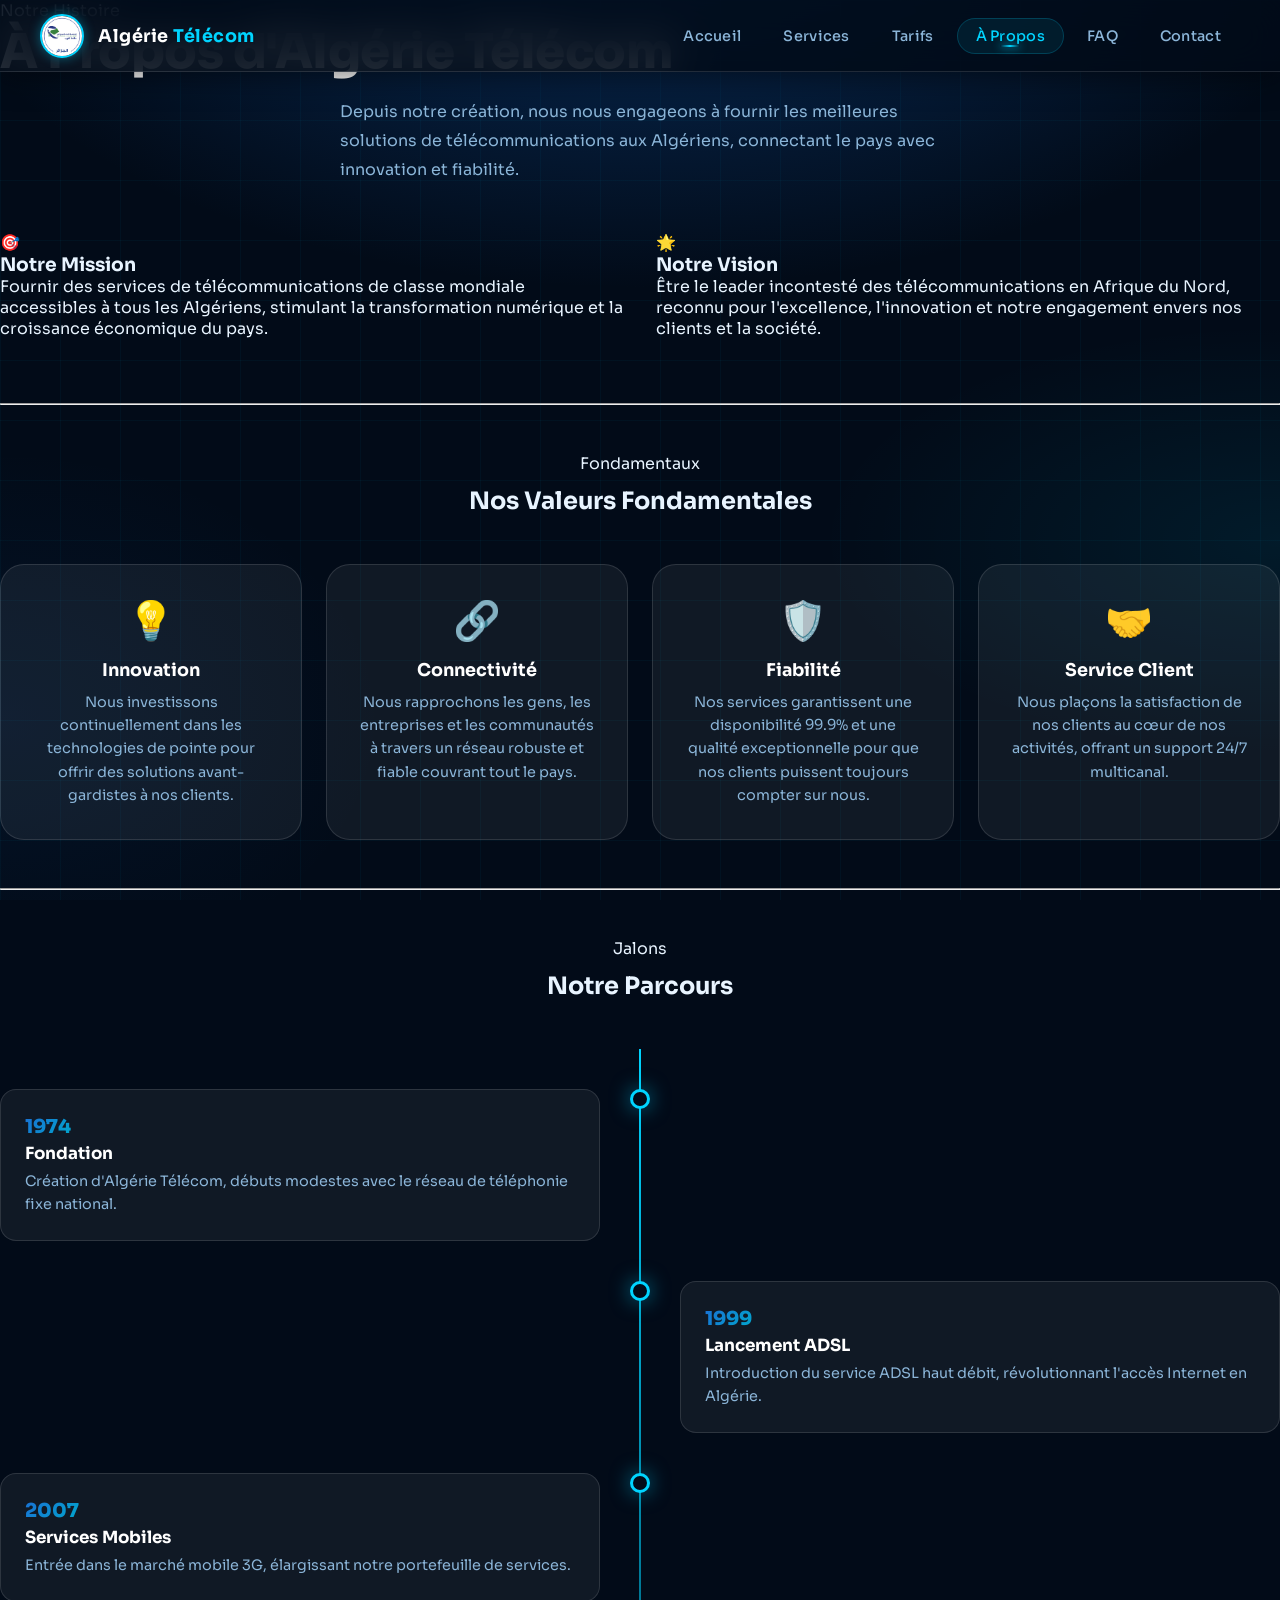
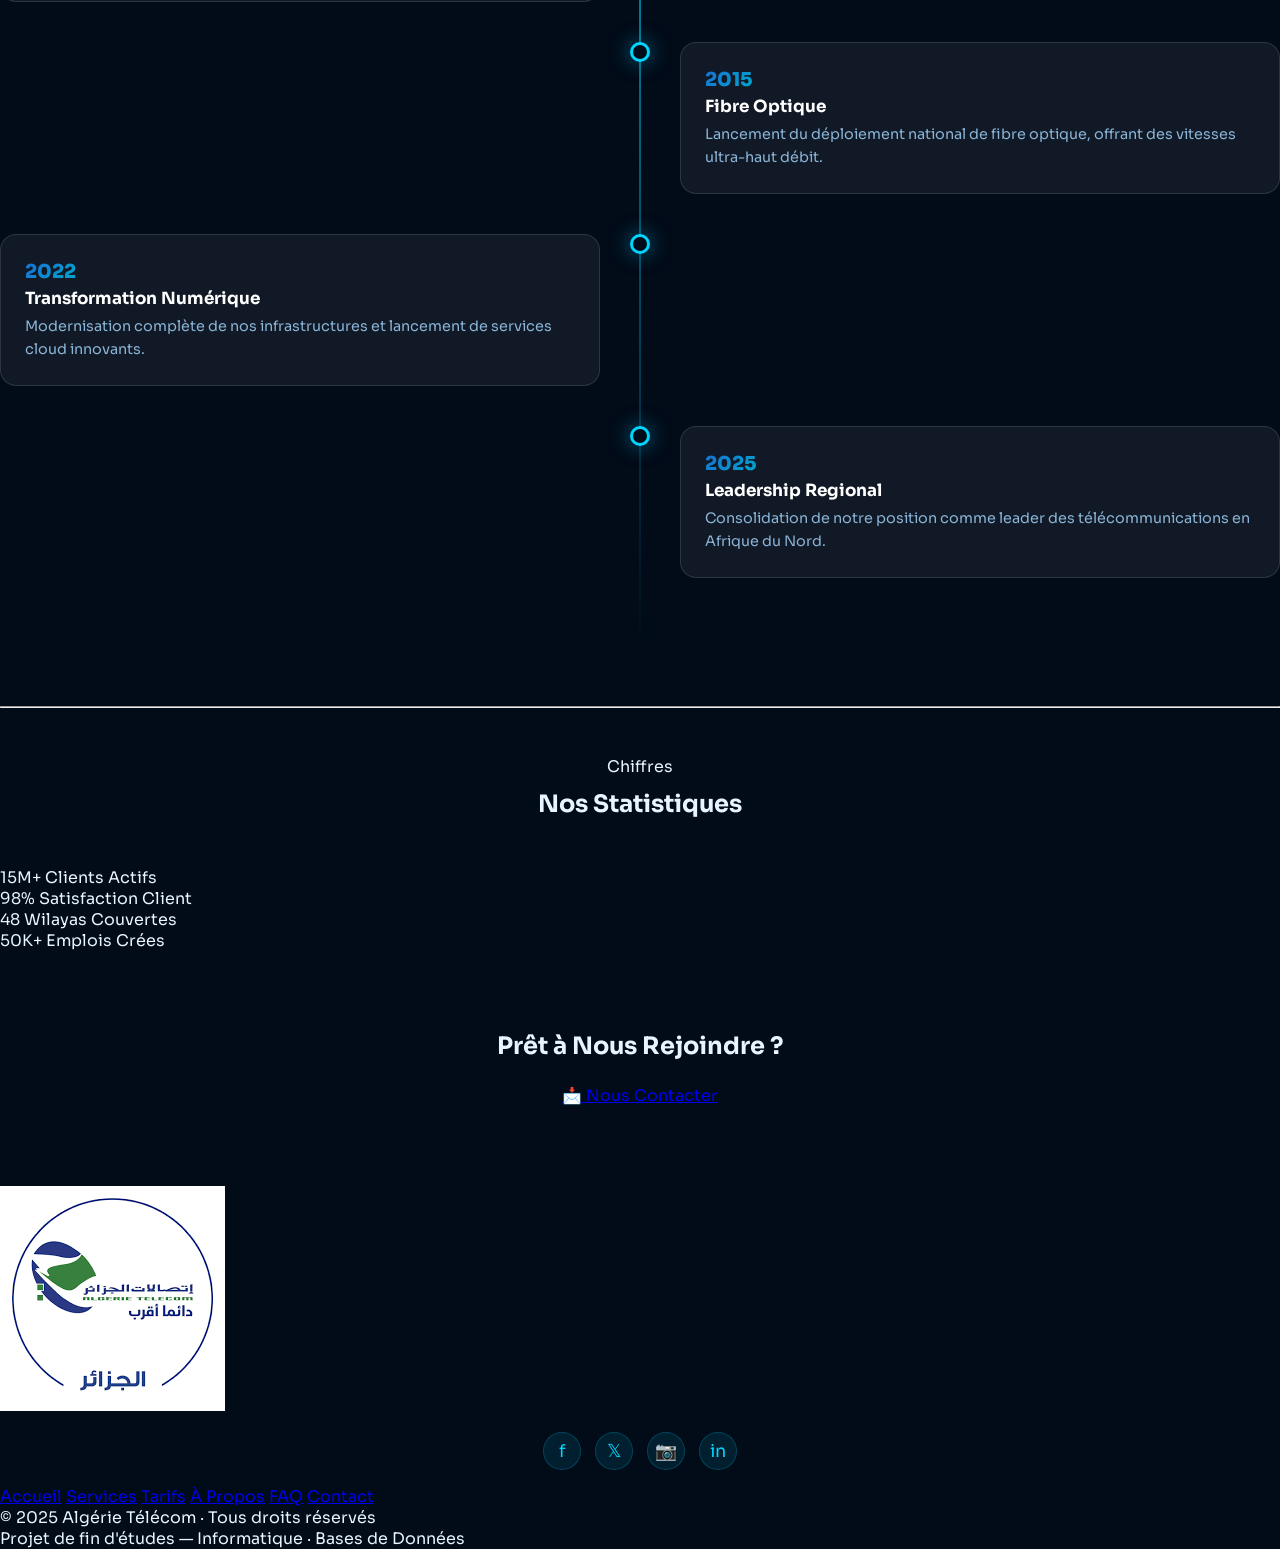
==== about.html @ 8e505f3e "Add files via upload" ====
<!DOCTYPE html>
<html lang="fr">
<head>
  <meta charset="UTF-8">
  <meta name="viewport" content="width=device-width, initial-scale=1.0">
  <meta name="description" content="À propos d'Algérie Télécom — Découvrez notre histoire, notre mission, nos valeurs et notre engagement envers la connectivité en Algérie.">
  <title>À Propos — Algérie Télécom</title>
  <link rel="stylesheet" href="style.css">
</head>
<body>

  <!-- ── Navigation ── -->
  <nav class="navbar">
    <a href="index.html" class="nav-brand">
      <img src="AlgerieTelecom.png" alt="Logo" class="nav-logo">
      <span class="nav-title">Algérie <span>Télécom</span></span>
    </a>
    <ul class="nav-links">
      <li><a href="index.html">Accueil</a></li>
      <li><a href="service.html">Services</a></li>
      <li><a href="tarifs.html">Tarifs</a></li>
      <li><a href="about.html" class="active">À Propos</a></li>
      <li><a href="faq.html">FAQ</a></li>
      <li><a href="contact.html">Contact</a></li>
    </ul>
    <button class="hamburger">
      <span></span>
      <span></span>
      <span></span>
    </button>
  </nav>

  <div class="page-wrapper">

    <!-- ── Hero ── -->
    <div class="services-hero">
      <div class="section-label" style="justify-content:center;">Notre Histoire</div>
      <h2 style="font-size:clamp(2rem,4vw,3rem);font-weight:800;color:#fff;letter-spacing:-0.5px;margin-bottom:16px;">À Propos d'Algérie Télécom</h2>
      <p style="color:var(--text-secondary);max-width:600px;margin:0 auto 48px;line-height:1.8;">
        Depuis notre création, nous nous engageons à fournir les meilleures solutions de télécommunications aux Algériens, connectant le pays avec innovation et fiabilité.
      </p>
    </div>

    <section class="section">

      <!-- ── Mission & Vision ── -->
      <div style="display:grid;grid-template-columns:1fr 1fr;gap:32px;margin-bottom:64px;">
        <div class="card">
          <div class="card-icon">🎯</div>
          <h3>Notre Mission</h3>
          <p>Fournir des services de télécommunications de classe mondiale accessibles à tous les Algériens, stimulant la transformation numérique et la croissance économique du pays.</p>
        </div>
        <div class="card">
          <div class="card-icon">🌟</div>
          <h3>Notre Vision</h3>
          <p>Être le leader incontesté des télécommunications en Afrique du Nord, reconnu pour l'excellence, l'innovation et notre engagement envers nos clients et la société.</p>
        </div>
      </div>

      <hr class="divider" style="margin:48px 0;">

      <!-- ── Core Values ── -->
      <div style="text-align:center;margin-bottom:48px;">
        <div class="section-label" style="justify-content:center;margin-bottom:12px;">Fondamentaux</div>
        <h2 style="margin-bottom:28px;">Nos Valeurs Fondamentales</h2>
      </div>

      <div class="values-grid">
        <div class="value-card">
          <div class="value-icon">💡</div>
          <h3>Innovation</h3>
          <p>Nous investissons continuellement dans les technologies de pointe pour offrir des solutions avant-gardistes à nos clients.</p>
        </div>
        <div class="value-card">
          <div class="value-icon">🔗</div>
          <h3>Connectivité</h3>
          <p>Nous rapprochons les gens, les entreprises et les communautés à travers un réseau robuste et fiable couvrant tout le pays.</p>
        </div>
        <div class="value-card">
          <div class="value-icon">🛡️</div>
          <h3>Fiabilité</h3>
          <p>Nos services garantissent une disponibilité 99.9% et une qualité exceptionnelle pour que nos clients puissent toujours compter sur nous.</p>
        </div>
        <div class="value-card">
          <div class="value-icon">🤝</div>
          <h3>Service Client</h3>
          <p>Nous plaçons la satisfaction de nos clients au cœur de nos activités, offrant un support 24/7 multicanal.</p>
        </div>
      </div>

      <hr class="divider" style="margin:48px 0;">

      <!-- ── Timeline ── -->
      <div style="text-align:center;margin-bottom:48px;">
        <div class="section-label" style="justify-content:center;margin-bottom:12px;">Jalons</div>
        <h2 style="margin-bottom:28px;">Notre Parcours</h2>
      </div>

      <div class="timeline">
        <div class="timeline-item">
          <div class="timeline-dot"></div>
          <div class="timeline-content">
            <div class="timeline-year">1974</div>
            <div class="timeline-title">Fondation</div>
            <div class="timeline-description">Création d'Algérie Télécom, débuts modestes avec le réseau de téléphonie fixe national.</div>
          </div>
        </div>

        <div class="timeline-item">
          <div class="timeline-dot"></div>
          <div class="timeline-content">
            <div class="timeline-year">1999</div>
            <div class="timeline-title">Lancement ADSL</div>
            <div class="timeline-description">Introduction du service ADSL haut débit, révolutionnant l'accès Internet en Algérie.</div>
          </div>
        </div>

        <div class="timeline-item">
          <div class="timeline-dot"></div>
          <div class="timeline-content">
            <div class="timeline-year">2007</div>
            <div class="timeline-title">Services Mobiles</div>
            <div class="timeline-description">Entrée dans le marché mobile 3G, élargissant notre portefeuille de services.</div>
          </div>
        </div>

        <div class="timeline-item">
          <div class="timeline-dot"></div>
          <div class="timeline-content">
            <div class="timeline-year">2015</div>
            <div class="timeline-title">Fibre Optique</div>
            <div class="timeline-description">Lancement du déploiement national de fibre optique, offrant des vitesses ultra-haut débit.</div>
          </div>
        </div>

        <div class="timeline-item">
          <div class="timeline-dot"></div>
          <div class="timeline-content">
            <div class="timeline-year">2022</div>
            <div class="timeline-title">Transformation Numérique</div>
            <div class="timeline-description">Modernisation complète de nos infrastructures et lancement de services cloud innovants.</div>
          </div>
        </div>

        <div class="timeline-item">
          <div class="timeline-dot"></div>
          <div class="timeline-content">
            <div class="timeline-year">2025</div>
            <div class="timeline-title">Leadership Regional</div>
            <div class="timeline-description">Consolidation de notre position comme leader des télécommunications en Afrique du Nord.</div>
          </div>
        </div>
      </div>

      <hr class="divider" style="margin:48px 0;">

      <!-- ── Stats by Numbers ── -->
      <div style="text-align:center;margin-bottom:48px;">
        <div class="section-label" style="justify-content:center;margin-bottom:12px;">Chiffres</div>
        <h2 style="margin-bottom:28px;">Nos Statistiques</h2>
      </div>

      <div class="stats-row">
        <div class="stat-box">
          <span class="stat-number">15M+</span>
          <span class="stat-label">Clients Actifs</span>
        </div>
        <div class="stat-box">
          <span class="stat-number">98%</span>
          <span class="stat-label">Satisfaction Client</span>
        </div>
        <div class="stat-box">
          <span class="stat-number">48</span>
          <span class="stat-label">Wilayas Couvertes</span>
        </div>
        <div class="stat-box">
          <span class="stat-number">50K+</span>
          <span class="stat-label">Emplois Crées</span>
        </div>
      </div>

    </section>

    <!-- ── CTA ── -->
    <div style="text-align:center;padding:80px 24px;">
      <h2 style="margin-bottom:24px;">Prêt à Nous Rejoindre ?</h2>
      <a href="contact.html" class="btn btn-primary" style="font-size:1rem;padding:15px 36px;">
        📩 Nous Contacter
      </a>
    </div>

    <!-- ── Footer ── -->
    <footer class="footer">
      <img src="AlgerieTelecom.png" alt="Logo" class="footer-logo-img">
      <div class="footer-social">
        <a href="#" title="Facebook" aria-label="Facebook">f</a>
        <a href="#" title="Twitter" aria-label="Twitter">𝕏</a>
        <a href="#" title="Instagram" aria-label="Instagram">📷</a>
        <a href="#" title="LinkedIn" aria-label="LinkedIn">in</a>
      </div>
      <div class="footer-nav-links">
        <a href="index.html">Accueil</a>
        <a href="service.html">Services</a>
        <a href="tarifs.html">Tarifs</a>
        <a href="about.html">À Propos</a>
        <a href="faq.html">FAQ</a>
        <a href="contact.html">Contact</a>
      </div>
      <div class="footer-copy">© 2025 Algérie Télécom · Tous droits réservés</div>
      <div class="footer-thesis">Projet de fin d'études — Informatique · Bases de Données</div>
    </footer>

  </div>

  <!-- Scroll to Top Button -->
  <button class="scroll-to-top" title="Retour au top">↑</button>

  <script src="main.js"></script>
</body>
</html>
---- style.css ----
/* ============================================================
   Algérie Télécom — Graduation Thesis Project
   Senior Technical Trainee | Computer Science & Databases
   Designer: Premium Corporate Glassmorphism Aesthetic
   ============================================================ */

@import url('https://fonts.googleapis.com/css2?family=Sora:wght@300;400;500;600;700;800&family=JetBrains+Mono:wght@400;500&display=swap');

/* ─── CSS Variables ─────────────────────────────────────── */
:root {
  --blue-900: #020b18;
  --blue-800: #041223;
  --blue-700: #062040;
  --blue-600: #0a3060;
  --blue-500: #0d4a94;
  --blue-400: #1a6fd4;
  --blue-300: #3b8fe8;
  --blue-200: #6fb3f5;
  --blue-100: #b8d9fb;
  --cyan:     #00d4ff;
  --cyan-dim: #00a8cc;
  --gold:     #f5c518;
  --white:    #ffffff;
  --glass:    rgba(255,255,255,0.06);
  --glass-border: rgba(255,255,255,0.12);
  --text-primary: #e8f4ff;
  --text-secondary: #8bb5d8;
  --text-muted: #4a7a9b;
  --radius-sm: 8px;
  --radius-md: 16px;
  --radius-lg: 24px;
  --radius-xl: 40px;
  --shadow-glow: 0 0 40px rgba(0,212,255,0.15);
  --shadow-card: 0 8px 32px rgba(0,0,0,0.4);
  --transition: 0.35s cubic-bezier(0.4,0,0.2,1);
  --nav-h: 72px;
}

/* ─── Reset ─────────────────────────────────────────────── */
*, *::before, *::after { margin:0; padding:0; box-sizing:border-box; }
html { scroll-behavior: smooth; }

/* ─── Body / Background ─────────────────────────────────── */
body {
  font-family: 'Sora', sans-serif;
  background-color: var(--blue-900);
  color: var(--text-primary);
  min-height: 100vh;
  overflow-x: hidden;
  background-image:
    radial-gradient(ellipse 80% 60% at 50% -10%, rgba(13,74,148,0.55) 0%, transparent 70%),
    radial-gradient(ellipse 60% 40% at 100% 60%, rgba(0,212,255,0.08) 0%, transparent 60%),
    radial-gradient(ellipse 50% 50% at 0% 80%, rgba(26,111,212,0.08) 0%, transparent 60%);
  background-attachment: fixed;
}

/* Animated grid overlay */
body::before {
  content: '';
  position: fixed;
  inset: 0;
  background-image:
    linear-gradient(rgba(0,212,255,0.04) 1px, transparent 1px),
    linear-gradient(90deg, rgba(0,212,255,0.04) 1px, transparent 1px);
  background-size: 60px 60px;
  pointer-events: none;
  z-index: 0;
}

/* ─── Navigation ─────────────────────────────────────────── */
.navbar {
  position: fixed;
  top: 0; left: 0; right: 0;
  height: var(--nav-h);
  z-index: 1000;
  display: flex;
  align-items: center;
  justify-content: space-between;
  padding: 0 40px;
  background: rgba(2,11,24,0.85);
  backdrop-filter: blur(20px);
  -webkit-backdrop-filter: blur(20px);
  border-bottom: 1px solid var(--glass-border);
  box-shadow: 0 4px 30px rgba(0,0,0,0.5);
}

.nav-brand {
  display: flex;
  align-items: center;
  gap: 14px;
  text-decoration: none;
}

.nav-logo {
  width: 44px;
  height: 44px;
  border-radius: 50%;
  object-fit: cover;
  border: 2px solid var(--cyan);
  box-shadow: 0 0 12px rgba(0,212,255,0.4);
}

.nav-title {
  font-size: 1.1rem;
  font-weight: 700;
  color: var(--white);
  letter-spacing: 0.5px;
}

.nav-title span {
  color: var(--cyan);
}

.nav-links {
  display: flex;
  align-items: center;
  gap: 4px;
  list-style: none;
}

.nav-links a {
  color: var(--text-secondary);
  text-decoration: none;
  font-size: 0.9rem;
  font-weight: 500;
  padding: 8px 18px;
  border-radius: 50px;
  border: 1px solid transparent;
  transition: var(--transition);
  letter-spacing: 0.3px;
}

.nav-links a:hover,
.nav-links a.active {
  color: var(--cyan);
  background: rgba(0,212,255,0.08);
  border-color: rgba(0,212,255,0.2);
}

/* ─── Mobile Hamburger Menu ─────────────────────────────── */
.hamburger {
  display: none;
  flex-direction: column;
  gap: 6px;
  background: none;
  border: none;
  cursor: pointer;
  padding: 8px;
}

.hamburger span {
  width: 24px;
  height: 2px;
  background: var(--text-primary);
  border-radius: 2px;
  transition: var(--transition);
}

.hamburger.active span:nth-child(1) {
  transform: rotate(45deg) translate(8px, 8px);
}

.hamburger.active span:nth-child(2) {
  opacity: 0;
}

.hamburger.active span:nth-child(3) {
  transform: rotate(-45deg) translate(7px, -7px);
}

@media (max-width: 768px) {
  .hamburger { display: flex; }
  
  .nav-links {
    position: fixed;
    left: 0;
    top: var(--nav-h);
    width: 100%;
    flex-direction: column;
    gap: 0;
    background: rgba(2,11,24,0.95);
    backdrop-filter: blur(20px);
    max-height: 0;
    overflow: hidden;
    transition: var(--transition);
    border-bottom: 1px solid var(--glass-border);
  }
  
  .nav-links.open {
    max-height: 400px;
  }
  
  .nav-links a {
    padding: 16px 24px;
    border-radius: 0;
    border: none;
    border-bottom: 1px solid var(--glass-border);
  }
}

/* ─── Navbar Scroll Effect ───────────────────────────────– */
.navbar.scrolled {
  background: rgba(2,11,24,0.95);
  box-shadow: 0 8px 40px rgba(0,0,0,0.6);
}

/* ─── Scroll-to-Top Button ────────────────────────────────– */
.scroll-to-top {
  position: fixed;
  bottom: 32px;
  right: 32px;
  width: 48px;
  height: 48px;
  border-radius: 50%;
  background: linear-gradient(135deg, var(--blue-400), var(--cyan-dim));
  border: 1px solid rgba(0,212,255,0.3);
  color: var(--white);
  font-size: 1.2rem;
  cursor: pointer;
  display: flex;
  align-items: center;
  justify-content: center;
  opacity: 0;
  visibility: hidden;
  transition: var(--transition);
  z-index: 999;
  box-shadow: 0 4px 20px rgba(0,212,255,0.3);
}

.scroll-to-top.show {
  opacity: 1;
  visibility: visible;
}

.scroll-to-top:hover {
  transform: translateY(-4px);
  box-shadow: 0 8px 30px rgba(0,212,255,0.45);
}

@media (max-width: 480px) {
  .scroll-to-top {
    bottom: 20px;
    right: 20px;
    width: 44px;
    height: 44px;
    font-size: 1rem;
  }
}

/* ─── Page Transition Fade-In ───────────────────────────– */
.page-wrapper {
  animation: pageEnter 0.5s ease-out;
}

@keyframes pageEnter {
  from {
    opacity: 0;
    transform: translateY(10px);
  }
  to {
    opacity: 1;
    transform: translateY(0);
  }
}

@keyframes fadeUp {
  from { opacity: 0; transform: translateY(20px); }
  to   { opacity: 1; transform: translateY(0); }
}

/* ─── Scroll Animation Trigger ───────────────────────────– */
.card, .stat-box, .service-detail-card, .timeline-item, .faq-item, .pricing-card {
  opacity: 1;
  transform: none;
}

.card.in-view,
.stat-box.in-view,
.service-detail-card.in-view,
.timeline-item.in-view,
.faq-item.in-view,
.pricing-card.in-view {
  animation: fadeUp 0.6s ease both;
}

/* ─── Social Icons in Footer ────────────────────────────– */
.footer-social {
  display: flex;
  gap: 14px;
  justify-content: center;
  margin: 16px 0;
}

.footer-social a {
  width: 38px;
  height: 38px;
  border-radius: 50%;
  background: rgba(0,212,255,0.1);
  border: 1px solid rgba(0,212,255,0.2);
  display: flex;
  align-items: center;
  justify-content: center;
  font-size: 1.1rem;
  color: var(--cyan);
  text-decoration: none;
  transition: var(--transition);
}

.footer-social a:hover {
  background: rgba(0,212,255,0.2);
  transform: translateY(-3px);
  box-shadow: 0 4px 15px rgba(0,212,255,0.3);
}

/* ─── Navigation Link Active Underline Glow ─────────────– */
.nav-links a.active::after {
  content: '';
  position: absolute;
  bottom: 6px;
  left: 50%;
  width: 20px;
  height: 2px;
  background: linear-gradient(90deg, transparent, var(--cyan), transparent);
  transform: translateX(-50%);
  border-radius: 1px;
  box-shadow: 0 0 8px var(--cyan);
}

.nav-links a {
  position: relative;
}

/* ─── FAQ Accordion Styles ───────────────────────────────– */
.faq-category {
  margin-bottom: 32px;
}

.faq-category-label {
  display: inline-flex;
  align-items: center;
  gap: 8px;
  font-family: 'JetBrains Mono', monospace;
  font-size: 0.75rem;
  color: var(--cyan);
  text-transform: uppercase;
  letter-spacing: 2px;
  margin-bottom: 16px;
}

.faq-category-label::before {
  content: '';
  width: 24px;
  height: 1.5px;
  background: var(--cyan);
}

.faq-item {
  background: var(--glass);
  border: 1px solid var(--glass-border);
  border-radius: var(--radius-md);
  margin-bottom: 12px;
  overflow: hidden;
  transition: var(--transition);
}

.faq-item:hover {
  border-color: rgba(0,212,255,0.3);
}

.faq-header {
  padding: 20px 24px;
  cursor: pointer;
  display: flex;
  align-items: center;
  justify-content: space-between;
  font-weight: 600;
  color: var(--text-primary);
  user-select: none;
  transition: var(--transition);
}

.faq-header:hover {
  background: rgba(0,212,255,0.05);
}

.faq-toggle {
  width: 24px;
  height: 24px;
  display: flex;
  align-items: center;
  justify-content: center;
  font-size: 1.2rem;
  transition: var(--transition);
  flex-shrink: 0;
}

.faq-item.active .faq-toggle {
  transform: rotate(180deg);
}

.faq-content {
  max-height: 0;
  overflow: hidden;
  transition: max-height var(--transition), padding var(--transition);
  background: rgba(0,212,255,0.02);
  border-top: 1px solid rgba(0,212,255,0.1);
}

.faq-item.active .faq-content {
  max-height: 400px;
  padding: 20px 24px;
}

.faq-content p {
  font-size: 0.95rem;
  color: var(--text-secondary);
  line-height: 1.8;
}

/* ─── Pricing Table Styles ───────────────────────────────– */
.pricing-container {
  display: grid;
  grid-template-columns: repeat(auto-fit, minmax(300px, 1fr));
  gap: 28px;
  margin-bottom: 48px;
}

.pricing-card {
  background: var(--glass);
  border: 1.5px solid var(--glass-border);
  border-radius: var(--radius-lg);
  padding: 36px 28px;
  position: relative;
  transition: var(--transition);
  display: flex;
  flex-direction: column;
}

.pricing-card.popular {
  border-color: rgba(0,212,255,0.5);
  box-shadow: 0 0 40px rgba(0,212,255,0.15), var(--shadow-card);
  transform: scale(1.04);
}

@media (max-width: 768px) {
  .pricing-card.popular { transform: scale(1); }
}

.pricing-badge {
  position: absolute;
  top: -12px;
  right: 24px;
  background: linear-gradient(135deg, var(--blue-400), var(--cyan-dim));
  color: var(--white);
  padding: 5px 14px;
  border-radius: 50px;
  font-size: 0.7rem;
  font-weight: 700;
  text-transform: uppercase;
  letter-spacing: 1px;
  box-shadow: 0 4px 15px rgba(0,212,255,0.3);
}

.pricing-name {
  font-size: 1.2rem;
  font-weight: 700;
  color: var(--white);
  margin-bottom: 8px;
}

.pricing-description {
  font-size: 0.85rem;
  color: var(--text-secondary);
  margin-bottom: 20px;
}

.pricing-price {
  font-size: 2.4rem;
  font-weight: 800;
  color: var(--cyan);
  margin-bottom: 4px;
}

.pricing-price-period {
  font-size: 0.8rem;
  color: var(--text-muted);
  margin-bottom: 28px;
}

.pricing-features {
  flex: 1;
  margin-bottom: 24px;
}

.pricing-feature {
  display: flex;
  align-items: center;
  gap: 10px;
  font-size: 0.9rem;
  color: var(--text-secondary);
  padding: 10px 0;
  border-bottom: 1px solid rgba(0,212,255,0.05);
}

.pricing-feature::before {
  content: '✓';
  color: var(--cyan);
  font-weight: 700;
  flex-shrink: 0;
}

.pricing-feature.disabled {
  color: var(--text-muted);
  opacity: 0.6;
}

.pricing-feature.disabled::before {
  content: '–';
  color: var(--text-muted);
}

.pricing-cta {
  width: 100%;
  text-align: center;
}

/* ─── About Page Timeline ───────────────────────────────– */
.timeline {
  position: relative;
  padding: 40px 0;
}

.timeline::before {
  content: '';
  position: absolute;
  left: 50%;
  top: 0;
  bottom: 0;
  width: 2px;
  background: linear-gradient(180deg, var(--cyan) 0%, transparent 100%);
  transform: translateX(-50%);
}

@media (max-width: 768px) {
  .timeline::before { left: 30px; }
}

.timeline-item {
  margin-bottom: 40px;
  position: relative;
}

.timeline-item:nth-child(odd) .timeline-content {
  margin-left: 0;
  margin-right: auto;
  width: calc(50% - 40px);
}

.timeline-item:nth-child(even) .timeline-content {
  margin-left: auto;
  margin-right: 0;
  width: calc(50% - 40px);
}

.timeline-dot {
  position: absolute;
  left: 50%;
  top: 0;
  width: 20px;
  height: 20px;
  background: var(--blue-900);
  border: 3px solid var(--cyan);
  border-radius: 50%;
  transform: translateX(-50%);
  box-shadow: 0 0 20px rgba(0,212,255,0.5);
}

.timeline-content {
  background: var(--glass);
  border: 1px solid var(--glass-border);
  border-radius: var(--radius-md);
  padding: 24px;
  backdrop-filter: blur(12px);
}

.timeline-year {
  display: inline-block;
  background: linear-gradient(135deg, var(--blue-400), var(--cyan-dim));
  -webkit-background-clip: text;
  -webkit-text-fill-color: transparent;
  background-clip: text;
  font-weight: 800;
  font-size: 1.2rem;
  margin-bottom: 4px;
}

.timeline-title {
  font-size: 1.05rem;
  font-weight: 700;
  color: var(--white);
  margin-bottom: 6px;
}

.timeline-description {
  font-size: 0.9rem;
  color: var(--text-secondary);
  line-height: 1.6;
}

@media (max-width: 768px) {
  .timeline::before { left: 30px; }
  
  .timeline-item:nth-child(odd) .timeline-content,
  .timeline-item:nth-child(even) .timeline-content {
    width: 100%;
    margin-left: 60px;
    margin-right: 0;
  }
  
  .timeline-dot { left: 30px; }
}

/* ─── Core Values Grid ───────────────────────────────────– */
.values-grid {
  display: grid;
  grid-template-columns: repeat(auto-fit, minmax(250px, 1fr));
  gap: 24px;
  margin: 48px 0;
}

.value-card {
  background: var(--glass);
  border: 1px solid var(--glass-border);
  border-radius: var(--radius-lg);
  padding: 32px;
  text-align: center;
  transition: var(--transition);
}

.value-card:hover {
  border-color: rgba(0,212,255,0.35);
  transform: translateY(-4px);
}

.value-icon {
  font-size: 2.4rem;
  margin-bottom: 14px;
}

.value-card h3 {
  font-size: 1.1rem;
  font-weight: 700;
  color: var(--white);
  margin-bottom: 10px;
}

.value-card p {
  font-size: 0.9rem;
  color: var(--text-secondary);
  line-height: 1.6;
}

/* ─── Form Field Validation ─────────────────────────────– */
.form-group input.valid,
.form-group textarea.valid {
  border-color: rgba(0,212,255,0.6);
  background: rgba(0,212,255,0.06);
}

.form-group input.error,
.form-group textarea.error {
  border-color: rgba(255,100,100,0.5);
  background: rgba(255,100,100,0.06);
}

.form-group input.error::placeholder,
.form-group textarea.error::placeholder {
  color: rgba(255,100,100,0.7);
}

/* ─── Responsive ─────────────────────────────────────────── */
@media (max-width: 768px) {
  .navbar { padding: 0 20px; }
  .nav-title { display: none; }
  .service-detail-card { flex-direction: column; gap: 16px; }
  .hero { min-height: 70vh; }
  .stats-row { grid-template-columns: 1fr 1fr; }
}

@media (max-width: 480px) {
  .stats-row { grid-template-columns: 1fr; }
  .cards-grid { grid-template-columns: 1fr; }
}

/* ─── Focus/Accessibility ────────────────────────────────── */
a:focus-visible, button:focus-visible, input:focus-visible, textarea:focus-visible {
  outline: 2px solid var(--cyan);
  outline-offset: 3px;
}

@media (prefers-reduced-motion: reduce) {
  *, *::before, *::after {
    animation-duration: 3s !important;
    transition-duration: 1s !important;
  }
}
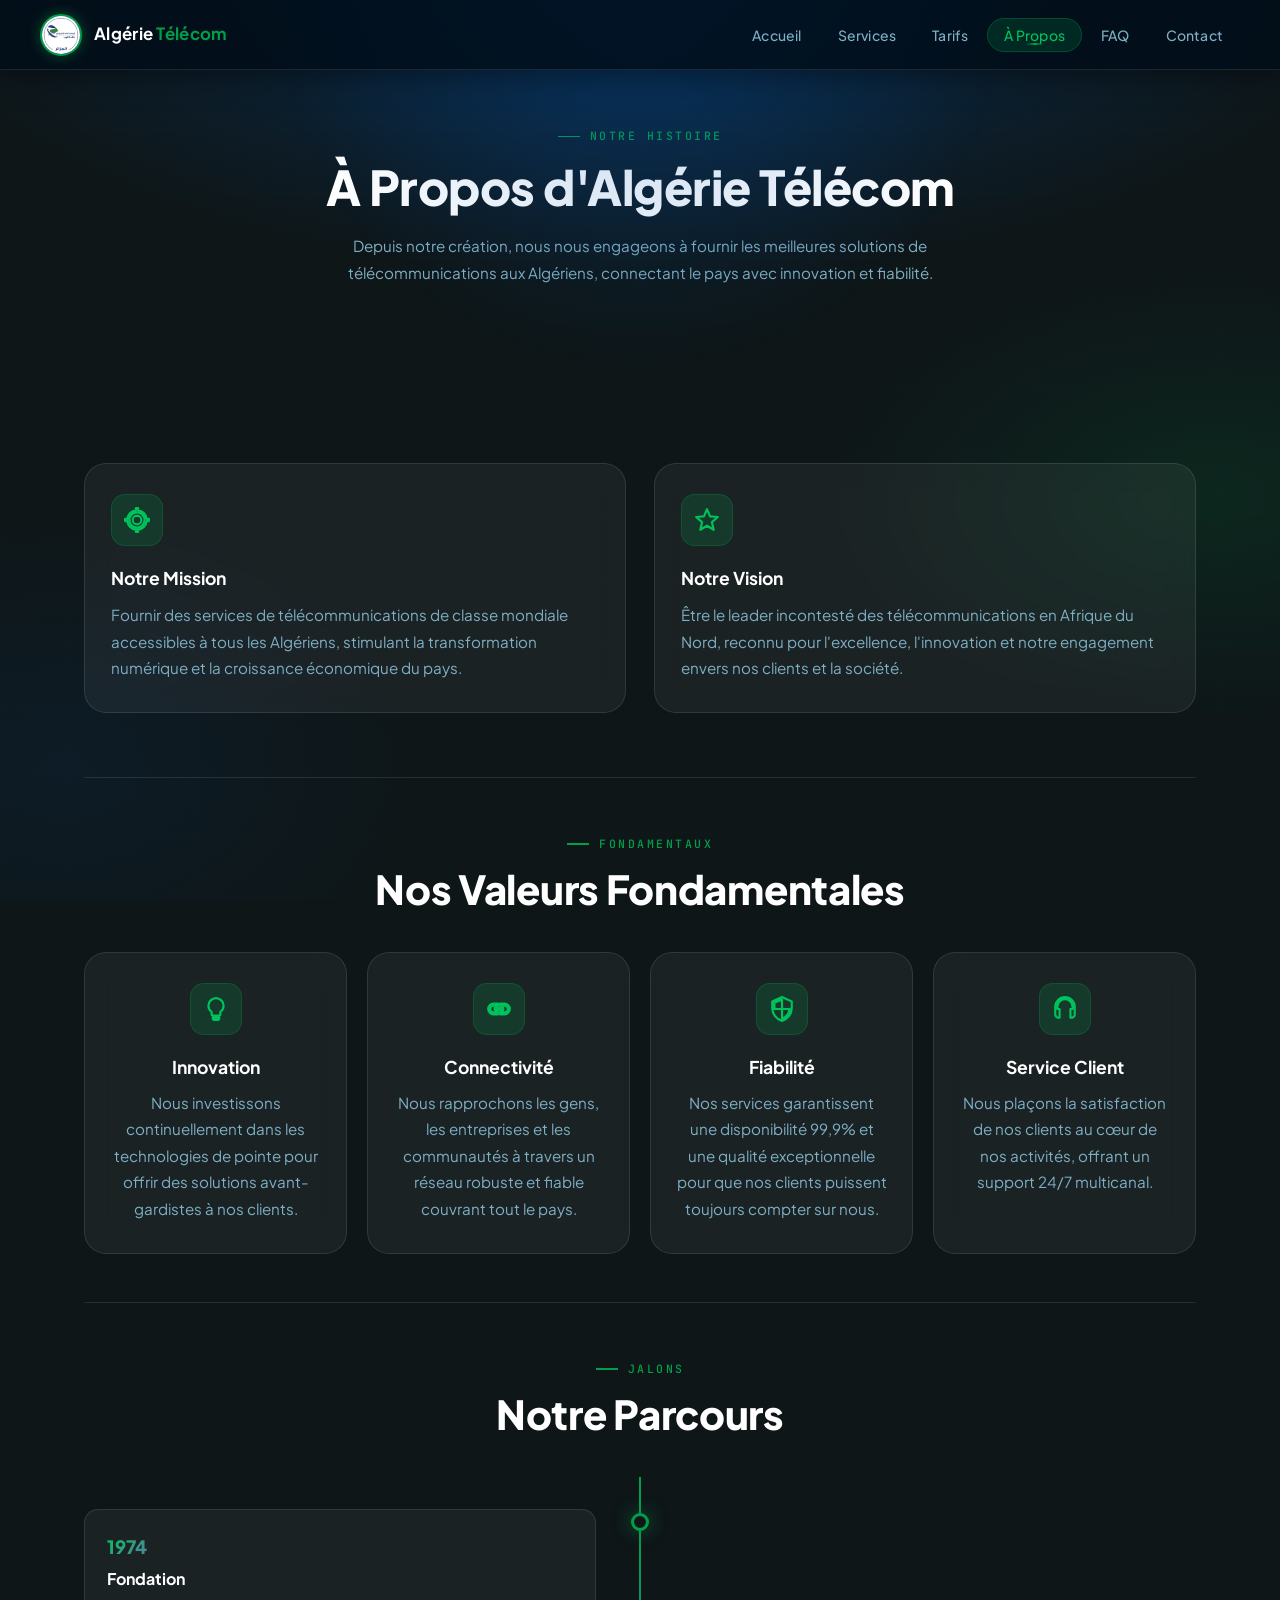
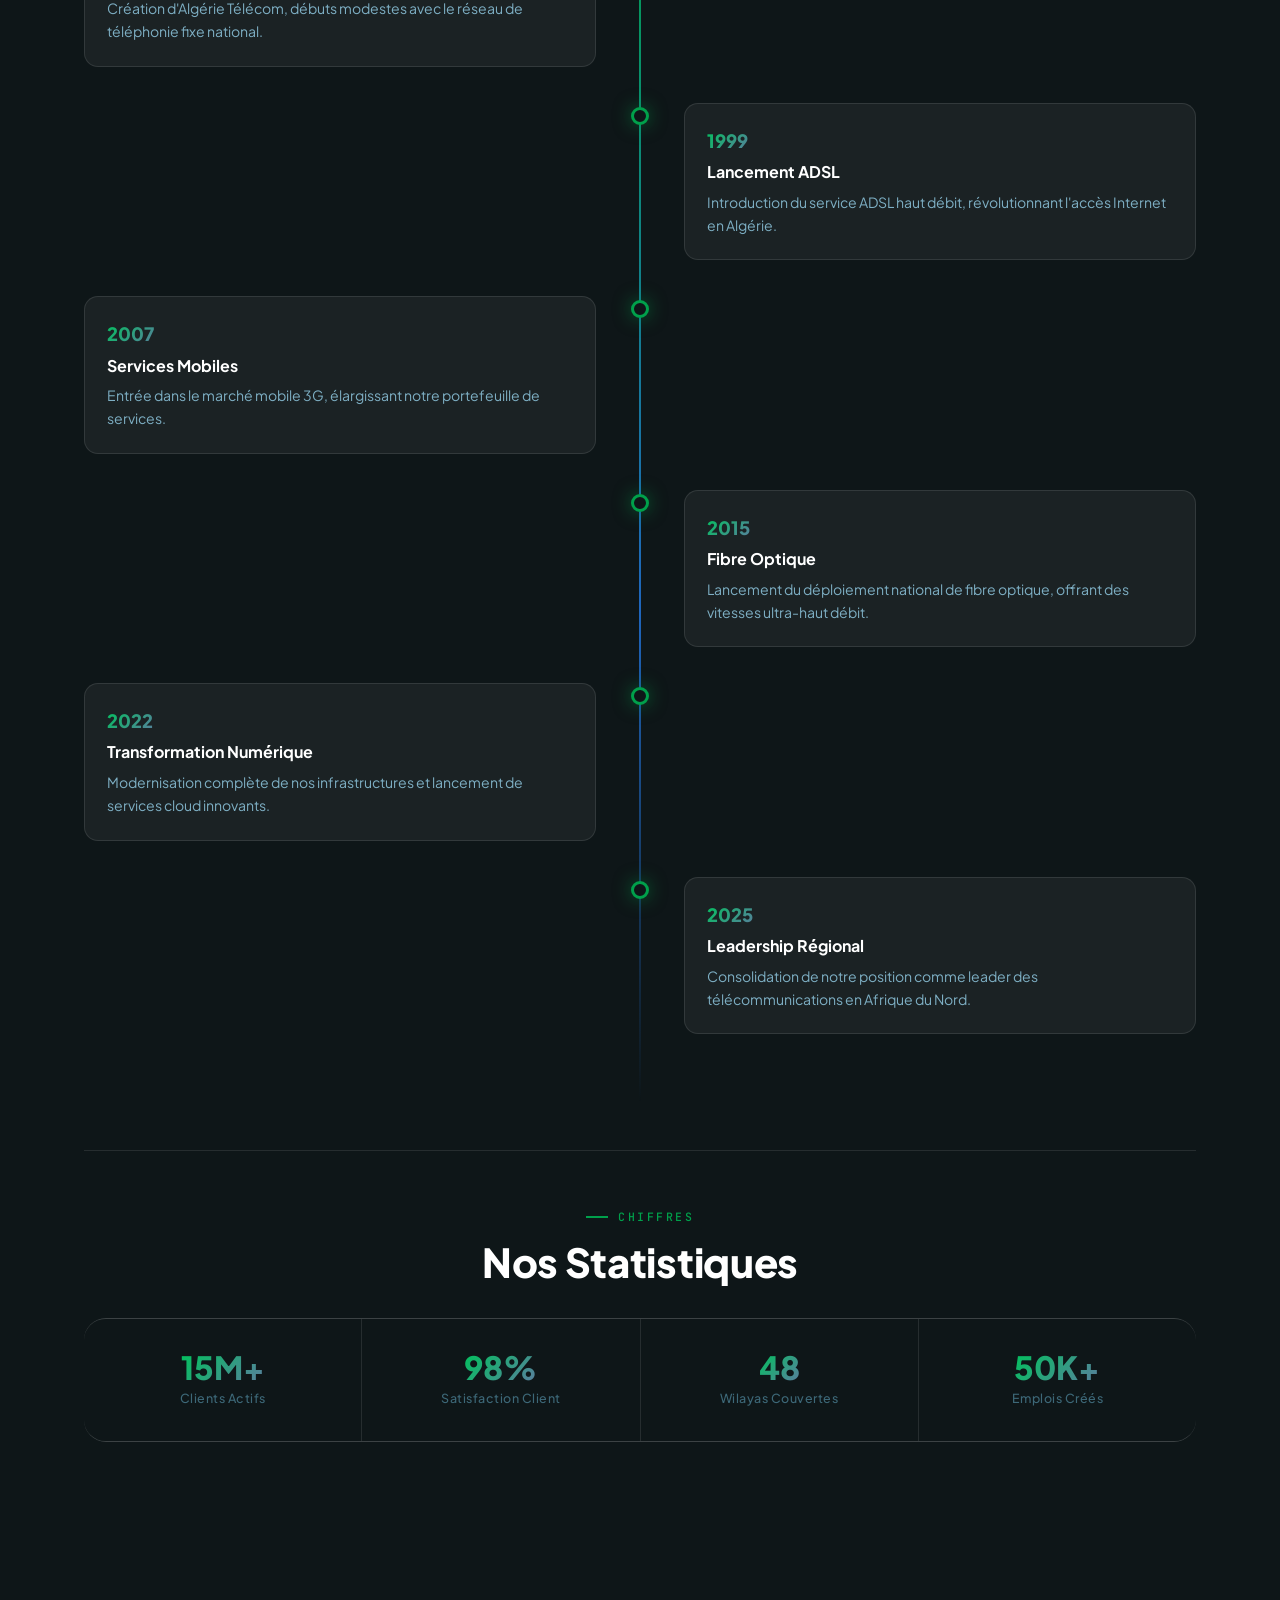
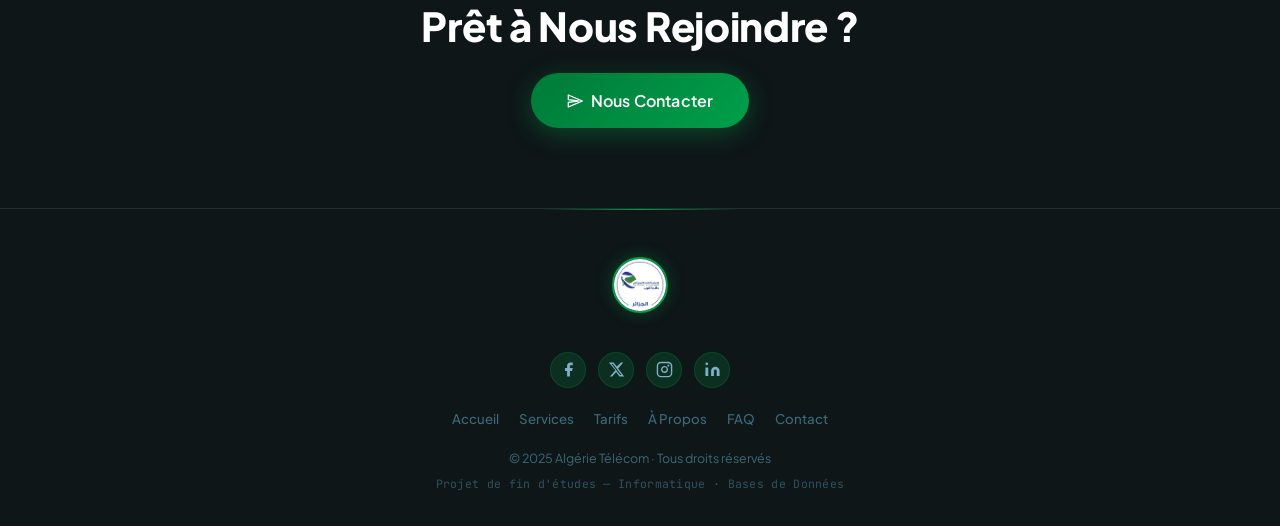
==== commit bd484151: "Add files via upload" ====
--- a/about.html
+++ b/about.html
@@ -1,220 +1,233 @@
-<!DOCTYPE html>
-<html lang="fr">
-<head>
-  <meta charset="UTF-8">
-  <meta name="viewport" content="width=device-width, initial-scale=1.0">
-  <meta name="description" content="À propos d'Algérie Télécom — Découvrez notre histoire, notre mission, nos valeurs et notre engagement envers la connectivité en Algérie.">
-  <title>À Propos — Algérie Télécom</title>
-  <link rel="stylesheet" href="style.css">
-</head>
-<body>
-
-  <!-- ── Navigation ── -->
-  <nav class="navbar">
-    <a href="index.html" class="nav-brand">
-      <img src="AlgerieTelecom.png" alt="Logo" class="nav-logo">
-      <span class="nav-title">Algérie <span>Télécom</span></span>
-    </a>
-    <ul class="nav-links">
-      <li><a href="index.html">Accueil</a></li>
-      <li><a href="service.html">Services</a></li>
-      <li><a href="tarifs.html">Tarifs</a></li>
-      <li><a href="about.html" class="active">À Propos</a></li>
-      <li><a href="faq.html">FAQ</a></li>
-      <li><a href="contact.html">Contact</a></li>
-    </ul>
-    <button class="hamburger">
-      <span></span>
-      <span></span>
-      <span></span>
-    </button>
-  </nav>
-
-  <div class="page-wrapper">
-
-    <!-- ── Hero ── -->
-    <div class="services-hero">
-      <div class="section-label" style="justify-content:center;">Notre Histoire</div>
-      <h2 style="font-size:clamp(2rem,4vw,3rem);font-weight:800;color:#fff;letter-spacing:-0.5px;margin-bottom:16px;">À Propos d'Algérie Télécom</h2>
-      <p style="color:var(--text-secondary);max-width:600px;margin:0 auto 48px;line-height:1.8;">
-        Depuis notre création, nous nous engageons à fournir les meilleures solutions de télécommunications aux Algériens, connectant le pays avec innovation et fiabilité.
-      </p>
-    </div>
-
-    <section class="section">
-
-      <!-- ── Mission & Vision ── -->
-      <div style="display:grid;grid-template-columns:1fr 1fr;gap:32px;margin-bottom:64px;">
-        <div class="card">
-          <div class="card-icon">🎯</div>
-          <h3>Notre Mission</h3>
-          <p>Fournir des services de télécommunications de classe mondiale accessibles à tous les Algériens, stimulant la transformation numérique et la croissance économique du pays.</p>
-        </div>
-        <div class="card">
-          <div class="card-icon">🌟</div>
-          <h3>Notre Vision</h3>
-          <p>Être le leader incontesté des télécommunications en Afrique du Nord, reconnu pour l'excellence, l'innovation et notre engagement envers nos clients et la société.</p>
-        </div>
-      </div>
-
-      <hr class="divider" style="margin:48px 0;">
-
-      <!-- ── Core Values ── -->
-      <div style="text-align:center;margin-bottom:48px;">
-        <div class="section-label" style="justify-content:center;margin-bottom:12px;">Fondamentaux</div>
-        <h2 style="margin-bottom:28px;">Nos Valeurs Fondamentales</h2>
-      </div>
-
-      <div class="values-grid">
-        <div class="value-card">
-          <div class="value-icon">💡</div>
-          <h3>Innovation</h3>
-          <p>Nous investissons continuellement dans les technologies de pointe pour offrir des solutions avant-gardistes à nos clients.</p>
-        </div>
-        <div class="value-card">
-          <div class="value-icon">🔗</div>
-          <h3>Connectivité</h3>
-          <p>Nous rapprochons les gens, les entreprises et les communautés à travers un réseau robuste et fiable couvrant tout le pays.</p>
-        </div>
-        <div class="value-card">
-          <div class="value-icon">🛡️</div>
-          <h3>Fiabilité</h3>
-          <p>Nos services garantissent une disponibilité 99.9% et une qualité exceptionnelle pour que nos clients puissent toujours compter sur nous.</p>
-        </div>
-        <div class="value-card">
-          <div class="value-icon">🤝</div>
-          <h3>Service Client</h3>
-          <p>Nous plaçons la satisfaction de nos clients au cœur de nos activités, offrant un support 24/7 multicanal.</p>
-        </div>
-      </div>
-
-      <hr class="divider" style="margin:48px 0;">
-
-      <!-- ── Timeline ── -->
-      <div style="text-align:center;margin-bottom:48px;">
-        <div class="section-label" style="justify-content:center;margin-bottom:12px;">Jalons</div>
-        <h2 style="margin-bottom:28px;">Notre Parcours</h2>
-      </div>
-
-      <div class="timeline">
-        <div class="timeline-item">
-          <div class="timeline-dot"></div>
-          <div class="timeline-content">
-            <div class="timeline-year">1974</div>
-            <div class="timeline-title">Fondation</div>
-            <div class="timeline-description">Création d'Algérie Télécom, débuts modestes avec le réseau de téléphonie fixe national.</div>
-          </div>
-        </div>
-
-        <div class="timeline-item">
-          <div class="timeline-dot"></div>
-          <div class="timeline-content">
-            <div class="timeline-year">1999</div>
-            <div class="timeline-title">Lancement ADSL</div>
-            <div class="timeline-description">Introduction du service ADSL haut débit, révolutionnant l'accès Internet en Algérie.</div>
-          </div>
-        </div>
-
-        <div class="timeline-item">
-          <div class="timeline-dot"></div>
-          <div class="timeline-content">
-            <div class="timeline-year">2007</div>
-            <div class="timeline-title">Services Mobiles</div>
-            <div class="timeline-description">Entrée dans le marché mobile 3G, élargissant notre portefeuille de services.</div>
-          </div>
-        </div>
-
-        <div class="timeline-item">
-          <div class="timeline-dot"></div>
-          <div class="timeline-content">
-            <div class="timeline-year">2015</div>
-            <div class="timeline-title">Fibre Optique</div>
-            <div class="timeline-description">Lancement du déploiement national de fibre optique, offrant des vitesses ultra-haut débit.</div>
-          </div>
-        </div>
-
-        <div class="timeline-item">
-          <div class="timeline-dot"></div>
-          <div class="timeline-content">
-            <div class="timeline-year">2022</div>
-            <div class="timeline-title">Transformation Numérique</div>
-            <div class="timeline-description">Modernisation complète de nos infrastructures et lancement de services cloud innovants.</div>
-          </div>
-        </div>
-
-        <div class="timeline-item">
-          <div class="timeline-dot"></div>
-          <div class="timeline-content">
-            <div class="timeline-year">2025</div>
-            <div class="timeline-title">Leadership Regional</div>
-            <div class="timeline-description">Consolidation de notre position comme leader des télécommunications en Afrique du Nord.</div>
-          </div>
-        </div>
-      </div>
-
-      <hr class="divider" style="margin:48px 0;">
-
-      <!-- ── Stats by Numbers ── -->
-      <div style="text-align:center;margin-bottom:48px;">
-        <div class="section-label" style="justify-content:center;margin-bottom:12px;">Chiffres</div>
-        <h2 style="margin-bottom:28px;">Nos Statistiques</h2>
-      </div>
-
-      <div class="stats-row">
-        <div class="stat-box">
-          <span class="stat-number">15M+</span>
-          <span class="stat-label">Clients Actifs</span>
-        </div>
-        <div class="stat-box">
-          <span class="stat-number">98%</span>
-          <span class="stat-label">Satisfaction Client</span>
-        </div>
-        <div class="stat-box">
-          <span class="stat-number">48</span>
-          <span class="stat-label">Wilayas Couvertes</span>
-        </div>
-        <div class="stat-box">
-          <span class="stat-number">50K+</span>
-          <span class="stat-label">Emplois Crées</span>
-        </div>
-      </div>
-
-    </section>
-
-    <!-- ── CTA ── -->
-    <div style="text-align:center;padding:80px 24px;">
-      <h2 style="margin-bottom:24px;">Prêt à Nous Rejoindre ?</h2>
-      <a href="contact.html" class="btn btn-primary" style="font-size:1rem;padding:15px 36px;">
-        📩 Nous Contacter
-      </a>
-    </div>
-
-    <!-- ── Footer ── -->
-    <footer class="footer">
-      <img src="AlgerieTelecom.png" alt="Logo" class="footer-logo-img">
-      <div class="footer-social">
-        <a href="#" title="Facebook" aria-label="Facebook">f</a>
-        <a href="#" title="Twitter" aria-label="Twitter">𝕏</a>
-        <a href="#" title="Instagram" aria-label="Instagram">📷</a>
-        <a href="#" title="LinkedIn" aria-label="LinkedIn">in</a>
-      </div>
-      <div class="footer-nav-links">
-        <a href="index.html">Accueil</a>
-        <a href="service.html">Services</a>
-        <a href="tarifs.html">Tarifs</a>
-        <a href="about.html">À Propos</a>
-        <a href="faq.html">FAQ</a>
-        <a href="contact.html">Contact</a>
-      </div>
-      <div class="footer-copy">© 2025 Algérie Télécom · Tous droits réservés</div>
-      <div class="footer-thesis">Projet de fin d'études — Informatique · Bases de Données</div>
-    </footer>
-
-  </div>
-
-  <!-- Scroll to Top Button -->
-  <button class="scroll-to-top" title="Retour au top">↑</button>
-
-  <script src="main.js"></script>
-</body>
-</html>
+<!DOCTYPE html>
+<html lang="fr">
+<head>
+  <meta charset="UTF-8">
+  <meta name="viewport" content="width=device-width, initial-scale=1.0">
+  <meta name="description" content="À propos d'Algérie Télécom — Découvrez notre histoire, notre mission, nos valeurs et notre engagement envers la connectivité en Algérie.">
+  <title>À Propos — Algérie Télécom</title>
+  <link rel="stylesheet" href="style.css">
+</head>
+<body>
+
+  <!-- ── Navigation ── -->
+  <nav class="navbar">
+    <a href="index.html" class="nav-brand">
+      <img src="AlgerieTelecom.png" alt="Logo Algérie Télécom" class="nav-logo">
+      <span class="nav-title">Algérie <span>Télécom</span></span>
+    </a>
+    <ul class="nav-links">
+      <li><a href="index.html">Accueil</a></li>
+      <li><a href="services.html">Services</a></li>
+      <li><a href="tarif.html">Tarifs</a></li>
+      <li><a href="about.html" class="active">À Propos</a></li>
+      <li><a href="faq.html">FAQ</a></li>
+      <li><a href="contact.html">Contact</a></li>
+    </ul>
+    <button class="hamburger" aria-label="Menu">
+      <span></span><span></span><span></span>
+    </button>
+  </nav>
+
+  <div class="page-wrapper">
+
+    <!-- ── En-tête ── -->
+    <div class="services-hero">
+      <div class="section-label" style="justify-content:center;">Notre Histoire</div>
+      <h2 style="font-size:clamp(2rem,4vw,3rem);font-weight:800;color:#fff;letter-spacing:-0.5px;margin-bottom:16px;">À Propos d'Algérie Télécom</h2>
+      <p style="max-width:600px;margin:0 auto 48px;line-height:1.8;">
+        Depuis notre création, nous nous engageons à fournir les meilleures solutions de télécommunications aux Algériens, connectant le pays avec innovation et fiabilité.
+      </p>
+    </div>
+
+    <section class="section">
+
+      <!-- Mission & Vision -->
+      <div style="display:grid;grid-template-columns:repeat(auto-fit,minmax(280px,1fr));gap:28px;margin-bottom:64px;">
+        <div class="card">
+          <div class="card-icon">
+            <!-- target / gps_fixed -->
+            <svg viewBox="0 0 24 24"><path d="M12 8c-2.21 0-4 1.79-4 4s1.79 4 4 4 4-1.79 4-4-1.79-4-4-4zm8.94 3A8.994 8.994 0 0 0 13 3.06V1h-2v2.06A8.994 8.994 0 0 0 3.06 11H1v2h2.06A8.994 8.994 0 0 0 11 20.94V23h2v-2.06A8.994 8.994 0 0 0 20.94 13H23v-2h-2.06zM12 19c-3.87 0-7-3.13-7-7s3.13-7 7-7 7 3.13 7 7-3.13 7-7 7z"/></svg>
+          </div>
+          <h3>Notre Mission</h3>
+          <p>Fournir des services de télécommunications de classe mondiale accessibles à tous les Algériens, stimulant la transformation numérique et la croissance économique du pays.</p>
+        </div>
+        <div class="card">
+          <div class="card-icon">
+            <!-- star -->
+            <svg viewBox="0 0 24 24"><path d="M12 17.27L18.18 21l-1.64-7.03L22 9.24l-7.19-.61L12 2 9.19 8.63 2 9.24l5.46 4.73L5.82 21z"/></svg>
+          </div>
+          <h3>Notre Vision</h3>
+          <p>Être le leader incontesté des télécommunications en Afrique du Nord, reconnu pour l'excellence, l'innovation et notre engagement envers nos clients et la société.</p>
+        </div>
+      </div>
+
+      <hr class="divider" style="margin:48px 0;">
+
+      <!-- Valeurs -->
+      <div style="text-align:center;margin-bottom:40px;">
+        <div class="section-label" style="justify-content:center;margin-bottom:12px;">Fondamentaux</div>
+        <h2 style="margin-bottom:0;">Nos Valeurs Fondamentales</h2>
+      </div>
+
+      <div class="values-grid">
+        <div class="value-card">
+          <div class="value-icon">
+            <!-- lightbulb / innovation -->
+            <svg viewBox="0 0 24 24"><path d="M9 21c0 .55.45 1 1 1h4c.55 0 1-.45 1-1v-1H9v1zm3-19C8.14 2 5 5.14 5 9c0 2.38 1.19 4.47 3 5.74V17c0 .55.45 1 1 1h6c.55 0 1-.45 1-1v-2.26c1.81-1.27 3-3.36 3-5.74 0-3.86-3.14-7-7-7z"/></svg>
+          </div>
+          <h3>Innovation</h3>
+          <p>Nous investissons continuellement dans les technologies de pointe pour offrir des solutions avant-gardistes à nos clients.</p>
+        </div>
+        <div class="value-card">
+          <div class="value-icon">
+            <!-- link / chain -->
+            <svg viewBox="0 0 24 24"><path d="M3.9 12c0-1.71 1.39-3.1 3.1-3.1h4V7H7c-2.76 0-5 2.24-5 5s2.24 5 5 5h4v-1.9H7c-1.71 0-3.1-1.39-3.1-3.1zM8 13h8v-2H8v2zm9-6h-4v1.9h4c1.71 0 3.1 1.39 3.1 3.1s-1.39 3.1-3.1 3.1h-4V17h4c2.76 0 5-2.24 5-5s-2.24-5-5-5z"/></svg>
+          </div>
+          <h3>Connectivité</h3>
+          <p>Nous rapprochons les gens, les entreprises et les communautés à travers un réseau robuste et fiable couvrant tout le pays.</p>
+        </div>
+        <div class="value-card">
+          <div class="value-icon">
+            <!-- shield -->
+            <svg viewBox="0 0 24 24"><path d="M12 1L3 5v6c0 5.55 3.84 10.74 9 12 5.16-1.26 9-6.45 9-12V5l-9-4zm0 10.99h7c-.53 4.12-3.28 7.79-7 8.94V12H5V6.3l7-3.11v8.8z"/></svg>
+          </div>
+          <h3>Fiabilité</h3>
+          <p>Nos services garantissent une disponibilité 99,9% et une qualité exceptionnelle pour que nos clients puissent toujours compter sur nous.</p>
+        </div>
+        <div class="value-card">
+          <div class="value-icon">
+            <!-- support agent / headset -->
+            <svg viewBox="0 0 24 24"><path d="M12 1c-4.97 0-9 4.03-9 9v7c0 1.66 1.34 3 3 3h1v-8H5v-2c0-3.87 3.13-7 7-7s7 3.13 7 7v2h-2v8h1c1.66 0 3-1.34 3-3v-7c0-4.97-4.03-9-9-9z"/></svg>
+          </div>
+          <h3>Service Client</h3>
+          <p>Nous plaçons la satisfaction de nos clients au cœur de nos activités, offrant un support 24/7 multicanal.</p>
+        </div>
+      </div>
+
+      <hr class="divider" style="margin:48px 0;">
+
+      <!-- Timeline -->
+      <div style="text-align:center;margin-bottom:40px;">
+        <div class="section-label" style="justify-content:center;margin-bottom:12px;">Jalons</div>
+        <h2 style="margin-bottom:0;">Notre Parcours</h2>
+      </div>
+
+      <div class="timeline">
+        <div class="timeline-item">
+          <div class="timeline-dot"></div>
+          <div class="timeline-content">
+            <div class="timeline-year">1974</div>
+            <div class="timeline-title">Fondation</div>
+            <div class="timeline-description">Création d'Algérie Télécom, débuts modestes avec le réseau de téléphonie fixe national.</div>
+          </div>
+        </div>
+        <div class="timeline-item">
+          <div class="timeline-dot"></div>
+          <div class="timeline-content">
+            <div class="timeline-year">1999</div>
+            <div class="timeline-title">Lancement ADSL</div>
+            <div class="timeline-description">Introduction du service ADSL haut débit, révolutionnant l'accès Internet en Algérie.</div>
+          </div>
+        </div>
+        <div class="timeline-item">
+          <div class="timeline-dot"></div>
+          <div class="timeline-content">
+            <div class="timeline-year">2007</div>
+            <div class="timeline-title">Services Mobiles</div>
+            <div class="timeline-description">Entrée dans le marché mobile 3G, élargissant notre portefeuille de services.</div>
+          </div>
+        </div>
+        <div class="timeline-item">
+          <div class="timeline-dot"></div>
+          <div class="timeline-content">
+            <div class="timeline-year">2015</div>
+            <div class="timeline-title">Fibre Optique</div>
+            <div class="timeline-description">Lancement du déploiement national de fibre optique, offrant des vitesses ultra-haut débit.</div>
+          </div>
+        </div>
+        <div class="timeline-item">
+          <div class="timeline-dot"></div>
+          <div class="timeline-content">
+            <div class="timeline-year">2022</div>
+            <div class="timeline-title">Transformation Numérique</div>
+            <div class="timeline-description">Modernisation complète de nos infrastructures et lancement de services cloud innovants.</div>
+          </div>
+        </div>
+        <div class="timeline-item">
+          <div class="timeline-dot"></div>
+          <div class="timeline-content">
+            <div class="timeline-year">2025</div>
+            <div class="timeline-title">Leadership Régional</div>
+            <div class="timeline-description">Consolidation de notre position comme leader des télécommunications en Afrique du Nord.</div>
+          </div>
+        </div>
+      </div>
+
+      <hr class="divider" style="margin:48px 0;">
+
+      <!-- Statistiques -->
+      <div style="text-align:center;margin-bottom:32px;">
+        <div class="section-label" style="justify-content:center;margin-bottom:12px;">Chiffres</div>
+        <h2 style="margin-bottom:0;">Nos Statistiques</h2>
+      </div>
+
+      <div class="stats-row" style="border-radius:var(--radius-lg);overflow:hidden;">
+        <div class="stat-box">
+          <span class="stat-number">15M+</span>
+          <span class="stat-label">Clients Actifs</span>
+        </div>
+        <div class="stat-box">
+          <span class="stat-number">98%</span>
+          <span class="stat-label">Satisfaction Client</span>
+        </div>
+        <div class="stat-box">
+          <span class="stat-number">48</span>
+          <span class="stat-label">Wilayas Couvertes</span>
+        </div>
+        <div class="stat-box">
+          <span class="stat-number">50K+</span>
+          <span class="stat-label">Emplois Créés</span>
+        </div>
+      </div>
+
+    </section>
+
+    <!-- ── CTA ── -->
+    <div style="text-align:center;padding:80px 24px;">
+      <h2 style="margin-bottom:24px;">Prêt à Nous Rejoindre ?</h2>
+      <a href="contact.html" class="btn btn-primary" style="font-size:1rem;padding:15px 36px;">
+        <!-- mail send -->
+        <svg viewBox="0 0 24 24"><path d="M2.01 21L23 12 2.01 3 2 10l15 2-15 2z"/></svg>
+        Nous Contacter
+      </a>
+    </div>
+
+    <!-- ── Footer ── -->
+    <footer class="footer">
+      <img src="AlgerieTelecom.png" alt="Logo" class="footer-logo-img">
+            <div class="footer-social">
+        <a href="#" title="Facebook"  aria-label="Facebook"><svg viewBox="0 0 24 24" fill="currentColor" stroke="none"><path d="M18 2h-3a5 5 0 0 0-5 5v3H7v4h3v8h4v-8h3l1-4h-4V7a1 1 0 0 1 1-1h3z"/></svg></a>
+        <a href="#" title="Twitter"   aria-label="Twitter"><svg viewBox="0 0 24 24" fill="currentColor" stroke="none"><path d="M18.244 2.25h3.308l-7.227 8.26 8.502 11.24H16.17l-4.714-6.231-5.401 6.231H2.746l7.73-8.835L1.254 2.25H8.08l4.259 5.63L18.245 2.25zm-1.161 17.52h1.833L7.084 4.126H5.117z"/></svg></a>
+        <a href="#" title="Instagram" aria-label="Instagram"><svg viewBox="0 0 24 24" fill="none" stroke="currentColor" stroke-width="2" stroke-linecap="round" stroke-linejoin="round"><rect x="2" y="2" width="20" height="20" rx="5"/><path d="M16 11.37A4 4 0 1 1 12.63 8 4 4 0 0 1 16 11.37z"/><line x1="17.5" y1="6.5" x2="17.51" y2="6.5" stroke-width="3"/></svg></a>
+        <a href="#" title="LinkedIn"  aria-label="LinkedIn"><svg viewBox="0 0 24 24" fill="currentColor" stroke="none"><path d="M16 8a6 6 0 0 1 6 6v7h-4v-7a2 2 0 0 0-2-2 2 2 0 0 0-2 2v7h-4v-7a6 6 0 0 1 6-6zM2 9h4v12H2z"/><circle cx="4" cy="4" r="2"/></svg></a>
+      </div>
+      <nav class="footer-nav-links" aria-label="Pied de page">
+        <a href="index.html">Accueil</a>
+        <a href="services.html">Services</a>
+        <a href="tarif.html">Tarifs</a>
+        <a href="about.html">À Propos</a>
+        <a href="faq.html">FAQ</a>
+        <a href="contact.html">Contact</a>
+      </nav>
+      <div class="footer-copy">© 2025 Algérie Télécom · Tous droits réservés</div>
+      <div class="footer-thesis">Projet de fin d'études — Informatique · Bases de Données</div>
+    </footer>
+
+  </div>
+
+  <button class="scroll-to-top" title="Retour au sommet" aria-label="Haut de page">
+    <svg viewBox="0 0 24 24"><path d="M7.41 15.41L12 10.83l4.59 4.58L18 14l-6-6-6 6z"/></svg>
+  </button>
+  <script src="main.js"></script>
+</body>
+</html>
--- a/style.css
+++ b/style.css
@@ -1,706 +1,1254 @@
-/* ============================================================
-   Algérie Télécom — Graduation Thesis Project
-   Senior Technical Trainee | Computer Science & Databases
-   Designer: Premium Corporate Glassmorphism Aesthetic
-   ============================================================ */
-
-@import url('https://fonts.googleapis.com/css2?family=Sora:wght@300;400;500;600;700;800&family=JetBrains+Mono:wght@400;500&display=swap');
-
-/* ─── CSS Variables ─────────────────────────────────────── */
-:root {
-  --blue-900: #020b18;
-  --blue-800: #041223;
-  --blue-700: #062040;
-  --blue-600: #0a3060;
-  --blue-500: #0d4a94;
-  --blue-400: #1a6fd4;
-  --blue-300: #3b8fe8;
-  --blue-200: #6fb3f5;
-  --blue-100: #b8d9fb;
-  --cyan:     #00d4ff;
-  --cyan-dim: #00a8cc;
-  --gold:     #f5c518;
-  --white:    #ffffff;
-  --glass:    rgba(255,255,255,0.06);
-  --glass-border: rgba(255,255,255,0.12);
-  --text-primary: #e8f4ff;
-  --text-secondary: #8bb5d8;
-  --text-muted: #4a7a9b;
-  --radius-sm: 8px;
-  --radius-md: 16px;
-  --radius-lg: 24px;
-  --radius-xl: 40px;
-  --shadow-glow: 0 0 40px rgba(0,212,255,0.15);
-  --shadow-card: 0 8px 32px rgba(0,0,0,0.4);
-  --transition: 0.35s cubic-bezier(0.4,0,0.2,1);
-  --nav-h: 72px;
-}
-
-/* ─── Reset ─────────────────────────────────────────────── */
-*, *::before, *::after { margin:0; padding:0; box-sizing:border-box; }
-html { scroll-behavior: smooth; }
-
-/* ─── Body / Background ─────────────────────────────────── */
-body {
-  font-family: 'Sora', sans-serif;
-  background-color: var(--blue-900);
-  color: var(--text-primary);
-  min-height: 100vh;
-  overflow-x: hidden;
-  background-image:
-    radial-gradient(ellipse 80% 60% at 50% -10%, rgba(13,74,148,0.55) 0%, transparent 70%),
-    radial-gradient(ellipse 60% 40% at 100% 60%, rgba(0,212,255,0.08) 0%, transparent 60%),
-    radial-gradient(ellipse 50% 50% at 0% 80%, rgba(26,111,212,0.08) 0%, transparent 60%);
-  background-attachment: fixed;
-}
-
-/* Animated grid overlay */
-body::before {
-  content: '';
-  position: fixed;
-  inset: 0;
-  background-image:
-    linear-gradient(rgba(0,212,255,0.04) 1px, transparent 1px),
-    linear-gradient(90deg, rgba(0,212,255,0.04) 1px, transparent 1px);
-  background-size: 60px 60px;
-  pointer-events: none;
-  z-index: 0;
-}
-
-/* ─── Navigation ─────────────────────────────────────────── */
-.navbar {
-  position: fixed;
-  top: 0; left: 0; right: 0;
-  height: var(--nav-h);
-  z-index: 1000;
-  display: flex;
-  align-items: center;
-  justify-content: space-between;
-  padding: 0 40px;
-  background: rgba(2,11,24,0.85);
-  backdrop-filter: blur(20px);
-  -webkit-backdrop-filter: blur(20px);
-  border-bottom: 1px solid var(--glass-border);
-  box-shadow: 0 4px 30px rgba(0,0,0,0.5);
-}
-
-.nav-brand {
-  display: flex;
-  align-items: center;
-  gap: 14px;
-  text-decoration: none;
-}
-
-.nav-logo {
-  width: 44px;
-  height: 44px;
-  border-radius: 50%;
-  object-fit: cover;
-  border: 2px solid var(--cyan);
-  box-shadow: 0 0 12px rgba(0,212,255,0.4);
-}
-
-.nav-title {
-  font-size: 1.1rem;
-  font-weight: 700;
-  color: var(--white);
-  letter-spacing: 0.5px;
-}
-
-.nav-title span {
-  color: var(--cyan);
-}
-
-.nav-links {
-  display: flex;
-  align-items: center;
-  gap: 4px;
-  list-style: none;
-}
-
-.nav-links a {
-  color: var(--text-secondary);
-  text-decoration: none;
-  font-size: 0.9rem;
-  font-weight: 500;
-  padding: 8px 18px;
-  border-radius: 50px;
-  border: 1px solid transparent;
-  transition: var(--transition);
-  letter-spacing: 0.3px;
-}
-
-.nav-links a:hover,
-.nav-links a.active {
-  color: var(--cyan);
-  background: rgba(0,212,255,0.08);
-  border-color: rgba(0,212,255,0.2);
-}
-
-/* ─── Mobile Hamburger Menu ─────────────────────────────── */
-.hamburger {
-  display: none;
-  flex-direction: column;
-  gap: 6px;
-  background: none;
-  border: none;
-  cursor: pointer;
-  padding: 8px;
-}
-
-.hamburger span {
-  width: 24px;
-  height: 2px;
-  background: var(--text-primary);
-  border-radius: 2px;
-  transition: var(--transition);
-}
-
-.hamburger.active span:nth-child(1) {
-  transform: rotate(45deg) translate(8px, 8px);
-}
-
-.hamburger.active span:nth-child(2) {
-  opacity: 0;
-}
-
-.hamburger.active span:nth-child(3) {
-  transform: rotate(-45deg) translate(7px, -7px);
-}
-
-@media (max-width: 768px) {
-  .hamburger { display: flex; }
-  
-  .nav-links {
-    position: fixed;
-    left: 0;
-    top: var(--nav-h);
-    width: 100%;
-    flex-direction: column;
-    gap: 0;
-    background: rgba(2,11,24,0.95);
-    backdrop-filter: blur(20px);
-    max-height: 0;
-    overflow: hidden;
-    transition: var(--transition);
-    border-bottom: 1px solid var(--glass-border);
-  }
-  
-  .nav-links.open {
-    max-height: 400px;
-  }
-  
-  .nav-links a {
-    padding: 16px 24px;
-    border-radius: 0;
-    border: none;
-    border-bottom: 1px solid var(--glass-border);
-  }
-}
-
-/* ─── Navbar Scroll Effect ───────────────────────────────– */
-.navbar.scrolled {
-  background: rgba(2,11,24,0.95);
-  box-shadow: 0 8px 40px rgba(0,0,0,0.6);
-}
-
-/* ─── Scroll-to-Top Button ────────────────────────────────– */
-.scroll-to-top {
-  position: fixed;
-  bottom: 32px;
-  right: 32px;
-  width: 48px;
-  height: 48px;
-  border-radius: 50%;
-  background: linear-gradient(135deg, var(--blue-400), var(--cyan-dim));
-  border: 1px solid rgba(0,212,255,0.3);
-  color: var(--white);
-  font-size: 1.2rem;
-  cursor: pointer;
-  display: flex;
-  align-items: center;
-  justify-content: center;
-  opacity: 0;
-  visibility: hidden;
-  transition: var(--transition);
-  z-index: 999;
-  box-shadow: 0 4px 20px rgba(0,212,255,0.3);
-}
-
-.scroll-to-top.show {
-  opacity: 1;
-  visibility: visible;
-}
-
-.scroll-to-top:hover {
-  transform: translateY(-4px);
-  box-shadow: 0 8px 30px rgba(0,212,255,0.45);
-}
-
-@media (max-width: 480px) {
-  .scroll-to-top {
-    bottom: 20px;
-    right: 20px;
-    width: 44px;
-    height: 44px;
-    font-size: 1rem;
-  }
-}
-
-/* ─── Page Transition Fade-In ───────────────────────────– */
-.page-wrapper {
-  animation: pageEnter 0.5s ease-out;
-}
-
-@keyframes pageEnter {
-  from {
-    opacity: 0;
-    transform: translateY(10px);
-  }
-  to {
-    opacity: 1;
-    transform: translateY(0);
-  }
-}
-
-@keyframes fadeUp {
-  from { opacity: 0; transform: translateY(20px); }
-  to   { opacity: 1; transform: translateY(0); }
-}
-
-/* ─── Scroll Animation Trigger ───────────────────────────– */
-.card, .stat-box, .service-detail-card, .timeline-item, .faq-item, .pricing-card {
-  opacity: 1;
-  transform: none;
-}
-
-.card.in-view,
-.stat-box.in-view,
-.service-detail-card.in-view,
-.timeline-item.in-view,
-.faq-item.in-view,
-.pricing-card.in-view {
-  animation: fadeUp 0.6s ease both;
-}
-
-/* ─── Social Icons in Footer ────────────────────────────– */
-.footer-social {
-  display: flex;
-  gap: 14px;
-  justify-content: center;
-  margin: 16px 0;
-}
-
-.footer-social a {
-  width: 38px;
-  height: 38px;
-  border-radius: 50%;
-  background: rgba(0,212,255,0.1);
-  border: 1px solid rgba(0,212,255,0.2);
-  display: flex;
-  align-items: center;
-  justify-content: center;
-  font-size: 1.1rem;
-  color: var(--cyan);
-  text-decoration: none;
-  transition: var(--transition);
-}
-
-.footer-social a:hover {
-  background: rgba(0,212,255,0.2);
-  transform: translateY(-3px);
-  box-shadow: 0 4px 15px rgba(0,212,255,0.3);
-}
-
-/* ─── Navigation Link Active Underline Glow ─────────────– */
-.nav-links a.active::after {
-  content: '';
-  position: absolute;
-  bottom: 6px;
-  left: 50%;
-  width: 20px;
-  height: 2px;
-  background: linear-gradient(90deg, transparent, var(--cyan), transparent);
-  transform: translateX(-50%);
-  border-radius: 1px;
-  box-shadow: 0 0 8px var(--cyan);
-}
-
-.nav-links a {
-  position: relative;
-}
-
-/* ─── FAQ Accordion Styles ───────────────────────────────– */
-.faq-category {
-  margin-bottom: 32px;
-}
-
-.faq-category-label {
-  display: inline-flex;
-  align-items: center;
-  gap: 8px;
-  font-family: 'JetBrains Mono', monospace;
-  font-size: 0.75rem;
-  color: var(--cyan);
-  text-transform: uppercase;
-  letter-spacing: 2px;
-  margin-bottom: 16px;
-}
-
-.faq-category-label::before {
-  content: '';
-  width: 24px;
-  height: 1.5px;
-  background: var(--cyan);
-}
-
-.faq-item {
-  background: var(--glass);
-  border: 1px solid var(--glass-border);
-  border-radius: var(--radius-md);
-  margin-bottom: 12px;
-  overflow: hidden;
-  transition: var(--transition);
-}
-
-.faq-item:hover {
-  border-color: rgba(0,212,255,0.3);
-}
-
-.faq-header {
-  padding: 20px 24px;
-  cursor: pointer;
-  display: flex;
-  align-items: center;
-  justify-content: space-between;
-  font-weight: 600;
-  color: var(--text-primary);
-  user-select: none;
-  transition: var(--transition);
-}
-
-.faq-header:hover {
-  background: rgba(0,212,255,0.05);
-}
-
-.faq-toggle {
-  width: 24px;
-  height: 24px;
-  display: flex;
-  align-items: center;
-  justify-content: center;
-  font-size: 1.2rem;
-  transition: var(--transition);
-  flex-shrink: 0;
-}
-
-.faq-item.active .faq-toggle {
-  transform: rotate(180deg);
-}
-
-.faq-content {
-  max-height: 0;
-  overflow: hidden;
-  transition: max-height var(--transition), padding var(--transition);
-  background: rgba(0,212,255,0.02);
-  border-top: 1px solid rgba(0,212,255,0.1);
-}
-
-.faq-item.active .faq-content {
-  max-height: 400px;
-  padding: 20px 24px;
-}
-
-.faq-content p {
-  font-size: 0.95rem;
-  color: var(--text-secondary);
-  line-height: 1.8;
-}
-
-/* ─── Pricing Table Styles ───────────────────────────────– */
-.pricing-container {
-  display: grid;
-  grid-template-columns: repeat(auto-fit, minmax(300px, 1fr));
-  gap: 28px;
-  margin-bottom: 48px;
-}
-
-.pricing-card {
-  background: var(--glass);
-  border: 1.5px solid var(--glass-border);
-  border-radius: var(--radius-lg);
-  padding: 36px 28px;
-  position: relative;
-  transition: var(--transition);
-  display: flex;
-  flex-direction: column;
-}
-
-.pricing-card.popular {
-  border-color: rgba(0,212,255,0.5);
-  box-shadow: 0 0 40px rgba(0,212,255,0.15), var(--shadow-card);
-  transform: scale(1.04);
-}
-
-@media (max-width: 768px) {
-  .pricing-card.popular { transform: scale(1); }
-}
-
-.pricing-badge {
-  position: absolute;
-  top: -12px;
-  right: 24px;
-  background: linear-gradient(135deg, var(--blue-400), var(--cyan-dim));
-  color: var(--white);
-  padding: 5px 14px;
-  border-radius: 50px;
-  font-size: 0.7rem;
-  font-weight: 700;
-  text-transform: uppercase;
-  letter-spacing: 1px;
-  box-shadow: 0 4px 15px rgba(0,212,255,0.3);
-}
-
-.pricing-name {
-  font-size: 1.2rem;
-  font-weight: 700;
-  color: var(--white);
-  margin-bottom: 8px;
-}
-
-.pricing-description {
-  font-size: 0.85rem;
-  color: var(--text-secondary);
-  margin-bottom: 20px;
-}
-
-.pricing-price {
-  font-size: 2.4rem;
-  font-weight: 800;
-  color: var(--cyan);
-  margin-bottom: 4px;
-}
-
-.pricing-price-period {
-  font-size: 0.8rem;
-  color: var(--text-muted);
-  margin-bottom: 28px;
-}
-
-.pricing-features {
-  flex: 1;
-  margin-bottom: 24px;
-}
-
-.pricing-feature {
-  display: flex;
-  align-items: center;
-  gap: 10px;
-  font-size: 0.9rem;
-  color: var(--text-secondary);
-  padding: 10px 0;
-  border-bottom: 1px solid rgba(0,212,255,0.05);
-}
-
-.pricing-feature::before {
-  content: '✓';
-  color: var(--cyan);
-  font-weight: 700;
-  flex-shrink: 0;
-}
-
-.pricing-feature.disabled {
-  color: var(--text-muted);
-  opacity: 0.6;
-}
-
-.pricing-feature.disabled::before {
-  content: '–';
-  color: var(--text-muted);
-}
-
-.pricing-cta {
-  width: 100%;
-  text-align: center;
-}
-
-/* ─── About Page Timeline ───────────────────────────────– */
-.timeline {
-  position: relative;
-  padding: 40px 0;
-}
-
-.timeline::before {
-  content: '';
-  position: absolute;
-  left: 50%;
-  top: 0;
-  bottom: 0;
-  width: 2px;
-  background: linear-gradient(180deg, var(--cyan) 0%, transparent 100%);
-  transform: translateX(-50%);
-}
-
-@media (max-width: 768px) {
-  .timeline::before { left: 30px; }
-}
-
-.timeline-item {
-  margin-bottom: 40px;
-  position: relative;
-}
-
-.timeline-item:nth-child(odd) .timeline-content {
-  margin-left: 0;
-  margin-right: auto;
-  width: calc(50% - 40px);
-}
-
-.timeline-item:nth-child(even) .timeline-content {
-  margin-left: auto;
-  margin-right: 0;
-  width: calc(50% - 40px);
-}
-
-.timeline-dot {
-  position: absolute;
-  left: 50%;
-  top: 0;
-  width: 20px;
-  height: 20px;
-  background: var(--blue-900);
-  border: 3px solid var(--cyan);
-  border-radius: 50%;
-  transform: translateX(-50%);
-  box-shadow: 0 0 20px rgba(0,212,255,0.5);
-}
-
-.timeline-content {
-  background: var(--glass);
-  border: 1px solid var(--glass-border);
-  border-radius: var(--radius-md);
-  padding: 24px;
-  backdrop-filter: blur(12px);
-}
-
-.timeline-year {
-  display: inline-block;
-  background: linear-gradient(135deg, var(--blue-400), var(--cyan-dim));
-  -webkit-background-clip: text;
-  -webkit-text-fill-color: transparent;
-  background-clip: text;
-  font-weight: 800;
-  font-size: 1.2rem;
-  margin-bottom: 4px;
-}
-
-.timeline-title {
-  font-size: 1.05rem;
-  font-weight: 700;
-  color: var(--white);
-  margin-bottom: 6px;
-}
-
-.timeline-description {
-  font-size: 0.9rem;
-  color: var(--text-secondary);
-  line-height: 1.6;
-}
-
-@media (max-width: 768px) {
-  .timeline::before { left: 30px; }
-  
-  .timeline-item:nth-child(odd) .timeline-content,
-  .timeline-item:nth-child(even) .timeline-content {
-    width: 100%;
-    margin-left: 60px;
-    margin-right: 0;
-  }
-  
-  .timeline-dot { left: 30px; }
-}
-
-/* ─── Core Values Grid ───────────────────────────────────– */
-.values-grid {
-  display: grid;
-  grid-template-columns: repeat(auto-fit, minmax(250px, 1fr));
-  gap: 24px;
-  margin: 48px 0;
-}
-
-.value-card {
-  background: var(--glass);
-  border: 1px solid var(--glass-border);
-  border-radius: var(--radius-lg);
-  padding: 32px;
-  text-align: center;
-  transition: var(--transition);
-}
-
-.value-card:hover {
-  border-color: rgba(0,212,255,0.35);
-  transform: translateY(-4px);
-}
-
-.value-icon {
-  font-size: 2.4rem;
-  margin-bottom: 14px;
-}
-
-.value-card h3 {
-  font-size: 1.1rem;
-  font-weight: 700;
-  color: var(--white);
-  margin-bottom: 10px;
-}
-
-.value-card p {
-  font-size: 0.9rem;
-  color: var(--text-secondary);
-  line-height: 1.6;
-}
-
-/* ─── Form Field Validation ─────────────────────────────– */
-.form-group input.valid,
-.form-group textarea.valid {
-  border-color: rgba(0,212,255,0.6);
-  background: rgba(0,212,255,0.06);
-}
-
-.form-group input.error,
-.form-group textarea.error {
-  border-color: rgba(255,100,100,0.5);
-  background: rgba(255,100,100,0.06);
-}
-
-.form-group input.error::placeholder,
-.form-group textarea.error::placeholder {
-  color: rgba(255,100,100,0.7);
-}
-
-/* ─── Responsive ─────────────────────────────────────────── */
-@media (max-width: 768px) {
-  .navbar { padding: 0 20px; }
-  .nav-title { display: none; }
-  .service-detail-card { flex-direction: column; gap: 16px; }
-  .hero { min-height: 70vh; }
-  .stats-row { grid-template-columns: 1fr 1fr; }
-}
-
-@media (max-width: 480px) {
-  .stats-row { grid-template-columns: 1fr; }
-  .cards-grid { grid-template-columns: 1fr; }
-}
-
-/* ─── Focus/Accessibility ────────────────────────────────── */
-a:focus-visible, button:focus-visible, input:focus-visible, textarea:focus-visible {
-  outline: 2px solid var(--cyan);
-  outline-offset: 3px;
-}
-
-@media (prefers-reduced-motion: reduce) {
-  *, *::before, *::after {
-    animation-duration: 3s !important;
-    transition-duration: 1s !important;
-  }
+/* ============================================================
+   Algérie Télécom — Projet de Fin d'Études
+   Informatique · Bases de Données
+   Charte graphique : Vert AT + Bleu institutionnel
+   ============================================================ */
+
+@import url('https://fonts.googleapis.com/css2?family=Plus+Jakarta+Sans:wght@300;400;500;600;700;800&family=JetBrains+Mono:wght@400;500&display=swap');
+
+/* ─── Variables de marque ────────────────────────────────── */
+:root {
+  /* Couleurs officielles Algérie Télécom */
+  --at-green:       #00a04b;
+  --at-green-light: #00c25c;
+  --at-green-dark:  #007a38;
+  --at-green-dim:   rgba(0,160,75,0.18);
+
+  --at-blue:        #1f66bd;
+  --at-blue-light:  #5a7d9f;
+  --at-blue-dark:   #04172d;
+  --at-blue-dim:    rgba(0,87,183,0.18);
+
+  /* Fond & surface — valeurs sombres */
+  --bg-900: #0e1618;
+  --bg-800: #1d344a;
+  --bg-700: #2b1e67;
+  --bg-600: #0a3060;
+
+  --glass:               rgba(255,255,255,0.055);
+  --glass-hover:         rgba(255,255,255,0.09);
+  --glass-border:        rgba(255,255,255,0.10);
+  --glass-border-active: rgba(0,160,75,0.40);
+
+  /* Typographie */
+  --white:          #ffffff;
+  --text-primary:   #e6f4ef;
+  --text-secondary: #7eafc4;
+  --text-muted:     #3d6878;
+
+  /* Effets */
+  --radius-sm: 8px;
+  --radius-md: 14px;
+  --radius-lg: 22px;
+  --radius-xl: 40px;
+  --shadow-card:  0 8px 40px rgba(0,0,0,0.45);
+  --shadow-green: 0 0 40px rgba(0,160,75,0.20);
+  --shadow-blue:  0 0 30px rgba(0,87,183,0.20);
+  --transition:   0.30s cubic-bezier(0.4,0,0.2,1);
+  --nav-h: 70px;
+}
+
+/* ─── Reset & Base ───────────────────────────────────────── */
+*, *::before, *::after { margin:0; padding:0; box-sizing:border-box; }
+html { scroll-behavior:smooth; -webkit-text-size-adjust:100%; direction:ltr; }
+
+body {
+  font-family: 'Plus Jakarta Sans', sans-serif;
+  background-color: var(--bg-900);
+  color: var(--text-primary);
+  min-height: 100vh;
+  overflow-x: hidden;
+  line-height: 1.6;
+  direction: ltr;
+
+  background-image:
+    radial-gradient(ellipse 90% 55% at 50% -5%,  rgba(0,87,183,0.38) 0%, transparent 65%),
+    radial-gradient(ellipse 55% 45% at 95% 55%,  rgba(0,160,75,0.12) 0%, transparent 55%),
+    radial-gradient(ellipse 50% 50% at 5%  85%,  rgba(0,87,183,0.09) 0%, transparent 55%);
+  background-attachment: fixed;
+}
+
+body::before {
+  content: '';
+  position: fixed;
+  inset: 0;
+  background-image:
+    linear-gradient(rgba(0,160,75,0.025) 1px, transparent 1px),
+    linear-gradient(90deg, rgba(0,87,183,0.025) 1px, transparent 1px);
+  background-size: 64px 64px;
+  pointer-events: none;
+  z-index: 0;
+}
+
+/* ─── Page wrapper ───────────────────────────────────────── */
+.page-wrapper {
+  position: relative;
+  z-index: 1;
+}
+
+@keyframes fadeUp {
+  from { opacity:0; transform:translateY(22px); }
+  to   { opacity:1; transform:translateY(0); }
+}
+
+/* ─── Navigation ─────────────────────────────────────────── */
+.navbar {
+  position: fixed;
+  top:0; left:0; right:0;
+  height: var(--nav-h);
+  z-index: 1000;
+  display: flex;
+  align-items: center;
+  justify-content: space-between;
+  padding: 0 40px;
+  background: rgba(1,13,24,0.82);
+  backdrop-filter: blur(22px);
+  -webkit-backdrop-filter: blur(22px);
+  border-bottom: 1px solid var(--glass-border);
+  box-shadow: 0 4px 32px rgba(0,0,0,0.50);
+  transition: background var(--transition), box-shadow var(--transition);
+}
+
+.navbar.scrolled {
+  background: rgba(1,13,24,0.96);
+  box-shadow: 0 8px 48px rgba(0,0,0,0.65);
+}
+
+.nav-brand {
+  display: flex;
+  align-items: center;
+  gap: 12px;
+  text-decoration: none;
+  flex-shrink: 0;
+}
+
+.nav-logo {
+  width: 42px; height: 42px;
+  border-radius: 50%;
+  object-fit: cover;
+  border: 2px solid var(--at-green);
+  box-shadow: 0 0 14px rgba(0,160,75,0.45);
+}
+
+.nav-title {
+  font-size: 1.05rem;
+  font-weight: 700;
+  color: var(--white);
+  letter-spacing: 0.3px;
+}
+
+.nav-title span { color: var(--at-green); }
+
+.nav-links {
+  display: flex;
+  align-items: center;
+  gap: 2px;
+  list-style: none;
+}
+
+.nav-links a {
+  position: relative;
+  color: var(--text-secondary);
+  text-decoration: none;
+  font-size: 0.875rem;
+  font-weight: 500;
+  padding: 7px 16px;
+  border-radius: 50px;
+  border: 1px solid transparent;
+  transition: var(--transition);
+  letter-spacing: 0.2px;
+  white-space: nowrap;
+}
+
+.nav-links a:hover {
+  color: var(--at-green-light);
+  background: var(--at-green-dim);
+  border-color: rgba(0,160,75,0.25);
+}
+
+.nav-links a.active {
+  color: var(--at-green-light);
+  background: var(--at-green-dim);
+  border-color: rgba(0,160,75,0.30);
+}
+
+.nav-links a.active::after {
+  content: '';
+  position: absolute;
+  bottom: 6px; left: 50%;
+  width: 18px; height: 1.5px;
+  background: linear-gradient(90deg, transparent, var(--at-green), transparent);
+  transform: translateX(-50%);
+  border-radius: 1px;
+}
+
+/* ─── Hamburger ──────────────────────────────────────────── */
+.hamburger {
+  display: none;
+  flex-direction: column;
+  gap: 5px;
+  background: none;
+  border: none;
+  cursor: pointer;
+  padding: 8px;
+}
+
+.hamburger span {
+  width: 22px; height: 2px;
+  background: var(--text-primary);
+  border-radius: 2px;
+  transition: var(--transition);
+}
+
+.hamburger.active span:nth-child(1) { transform: rotate(45deg) translate(7px,7px); }
+.hamburger.active span:nth-child(2) { opacity: 0; }
+.hamburger.active span:nth-child(3) { transform: rotate(-45deg) translate(6px,-6px); }
+
+@media (max-width: 820px) {
+  .hamburger { display: flex; }
+  .nav-title  { display: none; }
+  .navbar     { padding: 0 20px; }
+
+  .nav-links {
+    position: fixed;
+    left: 0; top: var(--nav-h);
+    width: 100%;
+    flex-direction: column;
+    gap: 0;
+    background: rgba(1,13,24,0.97);
+    backdrop-filter: blur(24px);
+    max-height: 0;
+    overflow: hidden;
+    transition: max-height 0.4s ease;
+    border-bottom: 1px solid var(--glass-border);
+  }
+
+  .nav-links.open { max-height: 420px; }
+
+  .nav-links a {
+    padding: 15px 24px;
+    border-radius: 0;
+    border: none;
+    border-bottom: 1px solid var(--glass-border);
+    font-size: 0.95rem;
+  }
+}
+
+/* ─── Scroll-to-Top ──────────────────────────────────────── */
+.scroll-to-top {
+  position: fixed;
+  bottom: 28px; right: 28px;
+  width: 46px; height: 46px;
+  border-radius: 50%;
+  background: linear-gradient(135deg, var(--at-green-dark), var(--at-green));
+  border: 1px solid rgba(0,160,75,0.35);
+  color: var(--white);
+  font-size: 1.1rem;
+  cursor: pointer;
+  display: flex; align-items: center; justify-content: center;
+  opacity: 0; visibility: hidden;
+  transition: var(--transition);
+  z-index: 999;
+  box-shadow: 0 4px 20px rgba(0,160,75,0.35);
+}
+
+.scroll-to-top.show  { opacity:1; visibility:visible; }
+.scroll-to-top:hover { transform:translateY(-4px); box-shadow:0 8px 32px rgba(0,160,75,0.50); }
+
+/* ─── Hero ───────────────────────────────────────────────── */
+.hero {
+  position: relative;
+  min-height: 100vh;
+  display: flex;
+  flex-direction: column;
+  align-items: center;
+  justify-content: center;
+  text-align: center;
+  padding: calc(var(--nav-h) + 100px) 24px 100px;
+  overflow: hidden;
+  direction: ltr;
+}
+
+.hero-glow {
+  position: absolute;
+  top: 50%; left: 50%;
+  transform: translate(-50%, -50%);
+  width: 700px; height: 500px;
+  background:
+    radial-gradient(ellipse at 40% 40%, rgba(0,87,183,0.30) 0%, transparent 60%),
+    radial-gradient(ellipse at 65% 65%, rgba(0,160,75,0.20) 0%, transparent 55%);
+  filter: blur(60px);
+  pointer-events: none;
+  z-index: 0;
+}
+
+/* Tout enfant direct du hero est au-dessus du glow */
+.hero > * { position: relative; z-index: 1; }
+
+/* Le conteneur principal centré */
+.hero-content {
+  width: 100%;
+  max-width: 760px;
+  margin: 0 auto;
+  display: flex;
+  flex-direction: column;
+  align-items: center;
+  text-align: center;
+}
+
+.hero h1 {
+  font-size: clamp(2.4rem, 6vw, 4.2rem);
+  font-weight: 800;
+  line-height: 1.12;
+  letter-spacing: -0.5px;
+  color: var(--white);
+  margin: 0 auto 20px;
+  max-width: 760px;
+  text-align: center;
+}
+
+.hero p {
+  color: var(--text-secondary);
+  font-size: clamp(1rem, 2vw, 1.15rem);
+  max-width: 560px;
+  margin: 0 auto 32px;
+  line-height: 1.75;
+  text-align: center;
+}
+
+.hero-badge {
+  display: inline-block;
+  padding: 6px 18px;
+  border-radius: 50px;
+  border: 1px solid rgba(0,160,75,0.35);
+  background: rgba(0,160,75,0.10);
+  color: var(--at-green-light);
+  font-size: 0.82rem;
+  font-weight: 600;
+  letter-spacing: 0.5px;
+  margin-bottom: 20px;
+  /* Évite que le texte arabe à l'intérieur force le RTL */
+  unicode-bidi: embed;
+  direction: ltr;
+}
+
+.hero-logo {
+  width: 110px; height: 110px;
+  object-fit: contain;
+  border-radius: 50%;
+  border: 3px solid var(--at-green);
+  box-shadow: 0 0 28px rgba(0,160,75,0.40), 0 0 80px rgba(0,87,183,0.20);
+  display: block;
+  margin: 0 auto 24px;
+}
+
+/* ─── Services Hero (pages internes) ─────────────────────── */
+.services-hero {
+  padding: calc(var(--nav-h) + 48px) 24px 48px;  /* compense navbar fixe */
+  text-align: center;
+  position: relative;
+  overflow: hidden;
+}
+
+.services-hero::before {
+  content: '';
+  position: absolute;
+  top: 0; left: 50%; transform: translateX(-50%);
+  width: 800px; height: 400px;
+  background: radial-gradient(ellipse at center top,
+    rgba(0,87,183,0.28) 0%, transparent 65%);
+  pointer-events: none;
+}
+
+/* ─── Layout Sections ────────────────────────────────────── */
+.section {
+  padding: 80px 24px;
+  max-width: 1160px;
+  margin: 0 auto;
+}
+
+.section-label {
+  display: inline-flex;
+  align-items: center;
+  gap: 10px;
+  font-family: 'JetBrains Mono', monospace;
+  font-size: 0.72rem;
+  font-weight: 500;
+  color: var(--at-green);
+  text-transform: uppercase;
+  letter-spacing: 2.5px;
+  margin-bottom: 14px;
+}
+
+.section-label::before {
+  content: '';
+  width: 22px; height: 1.5px;
+  background: var(--at-green);
+  flex-shrink: 0;
+}
+
+h2 {
+  font-size: clamp(1.7rem, 3.5vw, 2.5rem);
+  font-weight: 800;
+  color: var(--white);
+  line-height: 1.18;
+  letter-spacing: -0.3px;
+  margin-bottom: 16px;
+}
+
+h3 {
+  font-size: 1.1rem;
+  font-weight: 700;
+  color: var(--white);
+  margin-bottom: 10px;
+}
+
+p {
+  color: var(--text-secondary);
+  font-size: 0.95rem;
+  line-height: 1.75;
+}
+
+.divider {
+  border: none;
+  border-top: 1px solid var(--glass-border);
+  max-width: 1160px;
+  margin: 0 auto;
+}
+
+/* ─── Cards ──────────────────────────────────────────────── */
+.cards-grid {
+  display: grid;
+  grid-template-columns: repeat(auto-fit, minmax(280px,1fr));
+  gap: 24px;
+  margin-top: 40px;
+}
+
+.card {
+  background: var(--glass);
+  border: 1px solid var(--glass-border);
+  border-radius: var(--radius-lg);
+  padding: 30px 26px;
+  transition: var(--transition);
+  backdrop-filter: blur(14px);
+}
+
+.card:hover {
+  border-color: var(--glass-border-active);
+  background: var(--glass-hover);
+  transform: translateY(-5px);
+  box-shadow: var(--shadow-green);
+}
+
+.card-icon { font-size: 2.2rem; margin-bottom: 14px; }
+
+/* ─── Stats ──────────────────────────────────────────────── */
+.stats-row {
+  display: grid;
+  grid-template-columns: repeat(auto-fit, minmax(160px,1fr));
+  gap: 1px;
+  max-width: 1160px;
+  margin: 0 auto;
+  background: var(--glass-border);
+  border-top: 1px solid var(--glass-border);
+  border-bottom: 1px solid var(--glass-border);
+}
+
+.stat-box {
+  display: flex;
+  flex-direction: column;
+  align-items: center;
+  justify-content: center;
+  gap: 6px;
+  padding: 32px 16px;
+  background: var(--bg-900);
+  text-align: center;
+  transition: var(--transition);
+}
+
+.stat-box:hover { background: rgba(0,160,75,0.06); }
+
+.stat-number {
+  font-size: 2rem;
+  font-weight: 800;
+  background: linear-gradient(135deg, var(--at-green-light), var(--at-blue-light));
+  -webkit-background-clip: text;
+  -webkit-text-fill-color: transparent;
+  background-clip: text;
+  line-height: 1;
+}
+
+.stat-label {
+  font-size: 0.78rem;
+  color: var(--text-muted);
+  letter-spacing: 0.5px;
+  font-weight: 500;
+}
+
+/* ─── Boutons ─────────────────────────────────────────────── */
+.btn {
+  display: inline-flex;
+  align-items: center;
+  gap: 8px;
+  font-family: inherit;
+  font-size: 0.9rem;
+  font-weight: 600;
+  padding: 12px 28px;
+  border-radius: var(--radius-xl);
+  border: none;
+  cursor: pointer;
+  text-decoration: none;
+  transition: var(--transition);
+  letter-spacing: 0.2px;
+}
+
+.btn-primary {
+  background: linear-gradient(135deg, var(--at-green-dark), var(--at-green));
+  color: var(--white);
+  box-shadow: 0 6px 24px rgba(0,160,75,0.35);
+}
+
+.btn-primary:hover {
+  transform: translateY(-3px);
+  box-shadow: 0 12px 36px rgba(0,160,75,0.50);
+  background: linear-gradient(135deg, var(--at-green), var(--at-green-light));
+}
+
+.btn-outline {
+  background: transparent;
+  color: var(--at-green-light);
+  border: 1.5px solid rgba(0,160,75,0.40);
+}
+
+.btn-outline:hover {
+  background: var(--at-green-dim);
+  border-color: var(--at-green);
+  transform: translateY(-2px);
+}
+
+/* ─── Services Detail Card ───────────────────────────────── */
+.service-detail-card {
+  display: flex;
+  align-items: flex-start;
+  gap: 24px;
+  background: var(--glass);
+  border: 1px solid var(--glass-border);
+  border-radius: var(--radius-lg);
+  padding: 28px;
+  margin-bottom: 16px;
+  transition: var(--transition);
+  backdrop-filter: blur(14px);
+}
+
+.service-detail-card:hover {
+  border-color: var(--glass-border-active);
+  background: var(--glass-hover);
+  transform: translateX(6px);
+  box-shadow: var(--shadow-green);
+}
+
+.service-detail-icon {
+  font-size: 2.4rem;
+  flex-shrink: 0;
+  width: 60px; height: 60px;
+  display: flex; align-items: center; justify-content: center;
+  background: var(--at-green-dim);
+  border-radius: var(--radius-md);
+  border: 1px solid rgba(0,160,75,0.25);
+}
+
+.service-detail-content { flex: 1; }
+.service-detail-content h3 { margin-bottom: 8px; }
+.service-detail-content p  { margin-bottom: 12px; }
+
+.service-tag {
+  display: inline-flex;
+  align-items: center;
+  gap: 6px;
+  padding: 4px 12px;
+  border-radius: 50px;
+  background: var(--at-blue-dim);
+  border: 1px solid rgba(0,87,183,0.30);
+  color: var(--at-blue-light);
+  font-size: 0.76rem;
+  font-weight: 600;
+  letter-spacing: 0.3px;
+}
+
+/* ─── FAQ ────────────────────────────────────────────────── */
+.faq-category { margin-bottom: 36px; }
+
+.faq-category-label {
+  display: inline-flex;
+  align-items: center;
+  gap: 10px;
+  font-family: 'JetBrains Mono', monospace;
+  font-size: 0.72rem;
+  font-weight: 500;
+  color: var(--at-green);
+  text-transform: uppercase;
+  letter-spacing: 2.5px;
+  margin-bottom: 16px;
+}
+
+.faq-category-label::before {
+  content: '';
+  width: 22px; height: 1.5px;
+  background: var(--at-green);
+}
+
+.faq-item {
+  background: var(--glass);
+  border: 1px solid var(--glass-border);
+  border-radius: var(--radius-md);
+  margin-bottom: 10px;
+  overflow: hidden;
+  transition: border-color var(--transition);
+}
+
+.faq-item:hover { border-color: rgba(0,160,75,0.28); }
+
+.faq-header {
+  padding: 18px 22px;
+  cursor: pointer;
+  display: flex;
+  align-items: center;
+  justify-content: space-between;
+  gap: 16px;
+  font-weight: 600;
+  font-size: 0.94rem;
+  color: var(--text-primary);
+  user-select: none;
+  transition: background var(--transition);
+}
+
+.faq-header:hover { background: rgba(0,160,75,0.05); }
+
+.faq-toggle {
+  width: 22px; height: 22px;
+  display: flex; align-items: center; justify-content: center;
+  font-size: 1rem;
+  flex-shrink: 0;
+  color: var(--at-green);
+  transition: transform var(--transition);
+}
+
+.faq-item.active .faq-toggle { transform: rotate(180deg); }
+
+.faq-content {
+  max-height: 0;
+  overflow: hidden;
+  transition: max-height 0.38s ease, padding 0.28s ease;
+  background: rgba(0,160,75,0.03);
+  border-top: 1px solid rgba(0,160,75,0.12);
+}
+
+.faq-item.active .faq-content { max-height: 420px; padding: 18px 22px; }
+.faq-content p { font-size: 0.92rem; line-height: 1.80; }
+
+/* ─── Tarifs / Pricing ───────────────────────────────────── */
+.pricing-container {
+  display: grid;
+  grid-template-columns: repeat(auto-fit, minmax(290px,1fr));
+  gap: 24px;
+  margin-bottom: 56px;
+}
+
+.pricing-card {
+  background: var(--glass);
+  border: 1.5px solid var(--glass-border);
+  border-radius: var(--radius-lg);
+  padding: 34px 26px;
+  position: relative;
+  display: flex;
+  flex-direction: column;
+  transition: var(--transition);
+  backdrop-filter: blur(14px);
+}
+
+.pricing-card:hover {
+  transform: translateY(-4px);
+  border-color: rgba(0,160,75,0.30);
+  box-shadow: var(--shadow-green);
+}
+
+.pricing-card.popular {
+  border-color: rgba(0,160,75,0.55);
+  box-shadow: 0 0 50px rgba(0,160,75,0.18), var(--shadow-card);
+  transform: scale(1.04);
+}
+
+.pricing-card.popular:hover { transform: scale(1.04) translateY(-4px); }
+
+@media (max-width: 820px) {
+  .pricing-card.popular { transform: scale(1); }
+  .pricing-card.popular:hover { transform: translateY(-4px); }
+}
+
+.pricing-badge {
+  position: absolute;
+  top: -11px; right: 22px;
+  background: linear-gradient(135deg, var(--at-green-dark), var(--at-green));
+  color: var(--white);
+  padding: 4px 14px;
+  border-radius: 50px;
+  font-size: 0.68rem;
+  font-weight: 700;
+  text-transform: uppercase;
+  letter-spacing: 1px;
+  box-shadow: 0 4px 16px rgba(0,160,75,0.40);
+}
+
+.pricing-name        { font-size:1.15rem; font-weight:700; color:var(--white); margin-bottom:6px; }
+.pricing-description { font-size:0.82rem; color:var(--text-muted); margin-bottom:20px; }
+
+.pricing-price {
+  font-size: 2.3rem;
+  font-weight: 800;
+  background: linear-gradient(135deg, var(--at-green-light), var(--at-blue-light));
+  -webkit-background-clip: text;
+  -webkit-text-fill-color: transparent;
+  background-clip: text;
+  margin-bottom: 4px;
+  line-height: 1;
+}
+
+.pricing-price-period { font-size:0.78rem; color:var(--text-muted); margin-bottom:26px; }
+.pricing-features     { flex:1; margin-bottom:22px; }
+
+.pricing-feature {
+  display: flex;
+  align-items: center;
+  gap: 10px;
+  font-size: 0.88rem;
+  color: var(--text-secondary);
+  padding: 9px 0;
+  border-bottom: 1px solid rgba(0,160,75,0.06);
+}
+
+.pricing-feature::before {
+  content: '✓';
+  color: var(--at-green);
+  font-weight: 700;
+  font-size: 0.82rem;
+  flex-shrink: 0;
+  width: 16px;
+}
+
+.pricing-feature.disabled { color:var(--text-muted); opacity:0.55; }
+.pricing-feature.disabled::before { content:'–'; color:var(--text-muted); }
+.pricing-cta { width:100%; text-align:center; }
+
+/* ─── Timeline ───────────────────────────────────────────── */
+.timeline { position:relative; padding:32px 0; }
+
+.timeline::before {
+  content: '';
+  position: absolute;
+  left: 50%; top: 0; bottom: 0;
+  width: 2px;
+  background: linear-gradient(180deg, var(--at-green) 0%, var(--at-blue) 60%, transparent 100%);
+  transform: translateX(-50%);
+}
+
+.timeline-item { margin-bottom:36px; position:relative; }
+
+.timeline-item:nth-child(odd)  .timeline-content { margin-left:0; margin-right:auto; width:calc(50% - 44px); }
+.timeline-item:nth-child(even) .timeline-content { margin-left:auto; margin-right:0; width:calc(50% - 44px); }
+
+.timeline-dot {
+  position: absolute;
+  left: 50%; top: 4px;
+  width: 18px; height: 18px;
+  background: var(--bg-900);
+  border: 3px solid var(--at-green);
+  border-radius: 50%;
+  transform: translateX(-50%);
+  box-shadow: 0 0 18px rgba(0,160,75,0.55);
+  transition: box-shadow var(--transition);
+}
+
+.timeline-item:hover .timeline-dot { box-shadow: 0 0 30px rgba(0,160,75,0.80); }
+
+.timeline-content {
+  background: var(--glass);
+  border: 1px solid var(--glass-border);
+  border-radius: var(--radius-md);
+  padding: 22px;
+  backdrop-filter: blur(14px);
+  transition: border-color var(--transition);
+}
+
+.timeline-item:hover .timeline-content { border-color: rgba(0,160,75,0.30); }
+
+.timeline-year {
+  font-weight: 800;
+  font-size: 1.15rem;
+  background: linear-gradient(135deg, var(--at-green-light), var(--at-blue-light));
+  -webkit-background-clip: text;
+  -webkit-text-fill-color: transparent;
+  background-clip: text;
+  margin-bottom: 4px;
+  display: inline-block;
+}
+
+.timeline-title       { font-size:1rem; font-weight:700; color:var(--white); margin-bottom:6px; }
+.timeline-description { font-size:0.88rem; color:var(--text-secondary); line-height:1.65; }
+
+@media (max-width: 820px) {
+  .timeline::before { left:28px; }
+  .timeline-item:nth-child(odd)  .timeline-content,
+  .timeline-item:nth-child(even) .timeline-content {
+    width:100%; margin-left:54px; margin-right:0;
+  }
+  .timeline-dot { left:28px; }
+}
+
+/* ─── Valeurs ────────────────────────────────────────────── */
+.values-grid {
+  display: grid;
+  grid-template-columns: repeat(auto-fit, minmax(240px,1fr));
+  gap: 20px;
+  margin: 40px 0;
+}
+
+.value-card {
+  background: var(--glass);
+  border: 1px solid var(--glass-border);
+  border-radius: var(--radius-lg);
+  padding: 30px 24px;
+  text-align: center;
+  transition: var(--transition);
+  backdrop-filter: blur(14px);
+}
+
+.value-card:hover {
+  border-color: var(--glass-border-active);
+  transform: translateY(-5px);
+  box-shadow: var(--shadow-green);
+}
+
+.value-icon { font-size:2.2rem; margin-bottom:12px; display:block; }
+.value-card h3 { margin-bottom:8px; }
+
+/* ─── Contact ────────────────────────────────────────────── */
+.contact-grid {
+  display: grid;
+  grid-template-columns: 1fr 1.4fr;
+  gap: 28px;
+  max-width: 1100px;
+  margin: 0 auto;
+  padding: 0 24px 80px;
+}
+
+@media (max-width: 820px) {
+  .contact-grid { grid-template-columns:1fr; }
+}
+
+.contact-info-card,
+.contact-form-card {
+  background: var(--glass);
+  border: 1px solid var(--glass-border);
+  border-radius: var(--radius-lg);
+  padding: 32px;
+  backdrop-filter: blur(14px);
+}
+
+.contact-info-card h3,
+.contact-form-card h3 {
+  font-size: 1.1rem;
+  font-weight: 700;
+  color: var(--white);
+  margin-bottom: 22px;
+  padding-bottom: 16px;
+  border-bottom: 1px solid var(--glass-border);
+}
+
+.contact-item { display:flex; align-items:flex-start; gap:14px; margin-bottom:18px; }
+
+.contact-item-icon {
+  width: 40px; height: 40px;
+  display: flex; align-items: center; justify-content: center;
+  background: var(--at-green-dim);
+  border: 1px solid rgba(0,160,75,0.25);
+  border-radius: var(--radius-sm);
+  font-size: 1.1rem;
+  flex-shrink: 0;
+}
+
+.contact-item-text { display:flex; flex-direction:column; gap:3px; }
+.contact-item-text strong { font-size:0.82rem; font-weight:600; color:var(--white); letter-spacing:0.3px; }
+.contact-item-text span   { font-size:0.88rem; color:var(--text-secondary); line-height:1.55; }
+
+.form-group { margin-bottom:16px; }
+
+.form-group label {
+  display: block;
+  font-size: 0.80rem;
+  font-weight: 600;
+  color: var(--text-secondary);
+  margin-bottom: 6px;
+  letter-spacing: 0.3px;
+  text-transform: uppercase;
+}
+
+.form-group input,
+.form-group textarea,
+.form-group select {
+  width: 100%;
+  padding: 12px 16px;
+  background: rgba(244, 247, 245, 0.92);
+  border: 1px solid var(--glass-border);
+  border-radius: var(--radius-sm);
+  color: #0b0b0b;
+  font-family: inherit;
+  font-size: 0.9rem;
+  transition: border-color var(--transition), background var(--transition);
+  outline: none;
+}
+
+.form-group textarea { min-height:130px; resize:vertical; }
+.form-group input::placeholder,
+.form-group textarea::placeholder { color:var(--text-muted); }
+
+.form-group input:focus,
+.form-group textarea:focus,
+.form-group select:focus {
+  border-color: rgba(7, 109, 55, 0.5);
+  background: rgba(52, 5, 240, 0.05);
+}
+
+.form-group input.valid,   .form-group textarea.valid   { border-color:rgba(10, 95, 67, 0.6);  background:rgba(0, 160, 75, 0.315); }
+.form-group input.error,   .form-group textarea.error   { border-color:rgba(220,60,60,0.50); background:rgba(220,60,60,0.05); }
+
+/* ─── Footer ─────────────────────────────────────────────── */
+.footer {
+  padding: 48px 24px 32px;
+  text-align: center;
+  border-top: 1px solid var(--glass-border);
+  position: relative;
+}
+
+.footer::before {
+  content: '';
+  position: absolute;
+  top: 0; left: 50%; transform: translateX(-50%);
+  width: 200px; height: 1px;
+  background: linear-gradient(90deg, transparent, var(--at-green), transparent);
+}
+
+.footer-logo-img {
+  width: 56px; height: 56px;
+  border-radius: 50%;
+  object-fit: cover;
+  border: 2px solid var(--at-green);
+  box-shadow: 0 0 16px rgba(0,160,75,0.35);
+  margin-bottom: 16px;
+}
+
+.footer-social { display:flex; gap:12px; justify-content:center; margin:16px 0; }
+
+.footer-social a {
+  width: 36px; height: 36px;
+  border-radius: 50%;
+  background: var(--at-green-dim);
+  border: 1px solid rgba(0,160,75,0.22);
+  display: flex; align-items: center; justify-content: center;
+  font-size: 0.95rem;
+  color: var(--at-green-light);
+  text-decoration: none;
+  transition: var(--transition);
+}
+
+.footer-social a:hover { background:rgba(0,160,75,0.28); transform:translateY(-3px); box-shadow:0 6px 18px rgba(0,160,75,0.35); }
+
+.footer-nav-links { display:flex; flex-wrap:wrap; justify-content:center; gap:6px 20px; margin:20px 0; }
+.footer-nav-links a { color:var(--text-muted); text-decoration:none; font-size:0.83rem; font-weight:500; transition:color var(--transition); }
+.footer-nav-links a:hover { color:var(--at-green-light); }
+
+.footer-copy   { font-size:0.78rem; color:var(--text-muted); margin-top:8px; }
+.footer-thesis { font-size:0.72rem; color:rgba(62,105,125,0.70); margin-top:6px; font-family:'JetBrains Mono',monospace; letter-spacing:0.3px; }
+
+/* ─── Animations scroll ──────────────────────────────────── */
+.card, .stat-box, .service-detail-card,
+.timeline-item, .faq-item, .pricing-card { opacity:1; transform:none; }
+
+.card.in-view, .stat-box.in-view, .service-detail-card.in-view,
+.timeline-item.in-view, .faq-item.in-view, .pricing-card.in-view {
+  animation: fadeUp 0.55s ease both;
+}
+
+/* ─── Responsive ─────────────────────────────────────────── */
+@media (max-width: 820px) {
+  .service-detail-card { flex-direction:column; gap:14px; }
+  .hero { min-height: 100svh; }
+  .stats-row { grid-template-columns:1fr 1fr; }
+  .section { padding:56px 20px; }
+}
+
+@media (max-width: 480px) {
+  .stats-row { grid-template-columns:1fr; }
+  .cards-grid { grid-template-columns:1fr; }
+  .scroll-to-top { bottom:18px; right:18px; width:42px; height:42px; }
+}
+
+/* ─── Icônes SVG — règle de base ────────────────────────────
+   Tous nos SVGs sont stroke-based (fill="none", stroke="currentColor").
+   On définit color= pour que currentColor soit la bonne couleur.
+   Les icônes solides (footer social) gardent fill:currentColor.
+────────────────────────────────────────────────────────── */
+
+/* ── Conteneur card-icon (index, tarif, about Mission/Vision) ── */
+.card-icon {
+  width: 52px; height: 52px;
+  margin-bottom: 18px;
+  display: flex; align-items: center; justify-content: center;
+  background: var(--at-green-dim);
+  border: 1px solid rgba(0,160,75,0.25);
+  border-radius: var(--radius-md);
+  flex-shrink: 0;
+  color: var(--at-green-light);
+}
+.card-icon svg {
+  width: 26px; height: 26px;
+  flex-shrink: 0;
+  stroke: currentColor;
+  fill: none;
+  stroke-width: 2;
+  stroke-linecap: round;
+  stroke-linejoin: round;
+}
+
+/* ── Valeurs (about) ── */
+.value-icon {
+  width: 52px; height: 52px;
+  margin: 0 auto 18px;
+  display: flex; align-items: center; justify-content: center;
+  background: var(--at-green-dim);
+  border: 1px solid rgba(0,160,75,0.25);
+  border-radius: var(--radius-md);
+  color: var(--at-green-light);
+}
+.value-icon svg {
+  width: 26px; height: 26px;
+  stroke: currentColor;
+  fill: none;
+  stroke-width: 2;
+  stroke-linecap: round;
+  stroke-linejoin: round;
+}
+
+/* ── Services détail ── */
+.service-detail-icon {
+  color: var(--at-green-light);
+}
+.service-detail-icon svg {
+  width: 2rem; height: 2rem;
+  stroke: currentColor;
+  fill: none;
+  stroke-width: 2;
+  stroke-linecap: round;
+  stroke-linejoin: round;
+}
+
+/* ── Contact items — boîte + icône UNIFORMES ── */
+.contact-item-icon {
+  color: var(--at-green-light);
+}
+.contact-item-icon svg {
+  width: 20px; height: 20px;
+  stroke: currentColor;
+  fill: none;
+  stroke-width: 2;
+  stroke-linecap: round;
+  stroke-linejoin: round;
+}
+
+/* ── SVG inline dans les h3 (contact-info-card, contact-form-card) ── */
+.contact-info-card h3 svg,
+.contact-form-card h3 svg {
+  width: 20px; height: 20px;
+  vertical-align: middle;
+  margin-right: 6px;
+  margin-bottom: 2px;
+  stroke: var(--at-green-light);
+  fill: none;
+  stroke-width: 2;
+  stroke-linecap: round;
+  stroke-linejoin: round;
+}
+
+/* ── Boutons ── */
+.btn svg {
+  width: 16px; height: 16px;
+  flex-shrink: 0;
+  stroke: currentColor;
+  fill: none;
+  stroke-width: 2;
+  stroke-linecap: round;
+  stroke-linejoin: round;
+}
+
+/* ── Service tags ── */
+.service-tag svg {
+  width: 13px; height: 13px;
+  flex-shrink: 0;
+  stroke: currentColor;
+  fill: none;
+  stroke-width: 2;
+  stroke-linecap: round;
+  stroke-linejoin: round;
+  vertical-align: middle;
+}
+
+/* ── Footer social (icônes SOLIDES : fb, twitter, linkedin, insta) ── */
+.footer-social a {
+  color: var(--text-secondary);
+  display: flex; align-items: center; justify-content: center;
+}
+.footer-social svg {
+  width: 17px; height: 17px;
+}
+/* Facebook / Twitter / LinkedIn : fill solid */
+.footer-social a:nth-child(1) svg,
+.footer-social a:nth-child(2) svg,
+.footer-social a:nth-child(4) svg {
+  fill: currentColor;
+  stroke: none;
+}
+/* Instagram : stroke */
+.footer-social a:nth-child(3) svg {
+  fill: none;
+  stroke: currentColor;
+  stroke-width: 2;
+  stroke-linecap: round;
+  stroke-linejoin: round;
+}
+
+/* ── Scroll-to-top ── */
+.scroll-to-top svg {
+  width: 20px; height: 20px;
+  stroke: currentColor;
+  fill: none;
+  stroke-width: 2.5;
+  stroke-linecap: round;
+  stroke-linejoin: round;
+}
+
+/* ── FAQ toggle chevron ── */
+.faq-toggle {
+  display: flex; align-items: center; justify-content: center;
+  flex-shrink: 0;
+  color: var(--at-green);
+}
+.faq-toggle svg {
+  width: 18px; height: 18px;
+  stroke: currentColor;
+  fill: none;
+  stroke-width: 2.5;
+  stroke-linecap: round;
+  stroke-linejoin: round;
+  transition: transform var(--transition);
+}
+.faq-item.active .faq-toggle svg {
+  transform: rotate(180deg);
+}
+
+/* ─── Shader Card Animation ──────────────────────────────── */
+@keyframes shaderSpin {
+  from { transform: rotate(0deg); }
+  to   { transform: rotate(360deg); }
+}
+
+.card,
+.value-card {
+  position: relative;
+  overflow: hidden;
+  isolation: isolate;
+}
+
+/* Couche shader animée - base (bleu + vert AT) */
+.card::before,
+.value-card::before {
+  content: '';
+  position: absolute;
+  top: -80%; left: -80%;
+  width: 260%; height: 260%;
+  background: conic-gradient(
+    from 0deg at 50% 50%,
+    rgba(0,87,183,0.22)   0deg,
+    rgba(0,160,75,0.18)   90deg,
+    rgba(43,30,103,0.20)  180deg,
+    rgba(0,194,92,0.14)   270deg,
+    rgba(0,87,183,0.22)   360deg
+  );
+  animation: shaderSpin 14s linear infinite;
+  transform-origin: center center;
+  opacity: 0;
+  transition: opacity 0.55s ease;
+  pointer-events: none;
+  z-index: -1;
+}
+
+.card:hover::before,
+.value-card:hover::before {
+  opacity: 1;
+}
+
+/* Variante 2 — décalée (vert dominant) */
+.cards-grid .card:nth-child(2)::before,
+.values-grid .value-card:nth-child(2)::before {
+  background: conic-gradient(
+    from 120deg at 50% 50%,
+    rgba(0,160,75,0.24)  0deg,
+    rgba(0,87,183,0.16)  120deg,
+    rgba(0,194,92,0.18)  240deg,
+    rgba(0,160,75,0.24)  360deg
+  );
+  animation-duration: 11s;
+}
+
+/* Variante 3 — décalée (violet + bleu) */
+.cards-grid .card:nth-child(3)::before,
+.values-grid .value-card:nth-child(3)::before {
+  background: conic-gradient(
+    from 240deg at 50% 50%,
+    rgba(43,30,103,0.24) 0deg,
+    rgba(0,160,75,0.18)  90deg,
+    rgba(0,87,183,0.22)  200deg,
+    rgba(43,30,103,0.24) 360deg
+  );
+  animation-duration: 16s;
+}
+
+/* Variante 4 */
+.values-grid .value-card:nth-child(4)::before {
+  background: conic-gradient(
+    from 60deg at 50% 50%,
+    rgba(0,87,183,0.20)  0deg,
+    rgba(43,30,103,0.18) 100deg,
+    rgba(0,160,75,0.22)  220deg,
+    rgba(0,87,183,0.20)  360deg
+  );
+  animation-duration: 12s;
+}
+
+/* Variante pour les cards de tarif (section conditions) */
+.pricing-container + hr + div + div .card:nth-child(1)::before,
+div[style*="max-width:900px"] .card:nth-child(1)::before {
+  animation-duration: 13s;
+}
+
+/* ─── Focus / Accessibilité ──────────────────────────────── */
+a:focus-visible, button:focus-visible,
+input:focus-visible, textarea:focus-visible {
+  outline: 2px solid var(--at-green);
+  outline-offset: 3px;
+}
+
+@media (prefers-reduced-motion: reduce) {
+  *, *::before, *::after {
+    animation-duration: 0.01ms !important;
+    transition-duration: 0.01ms !important;
+  }
 }
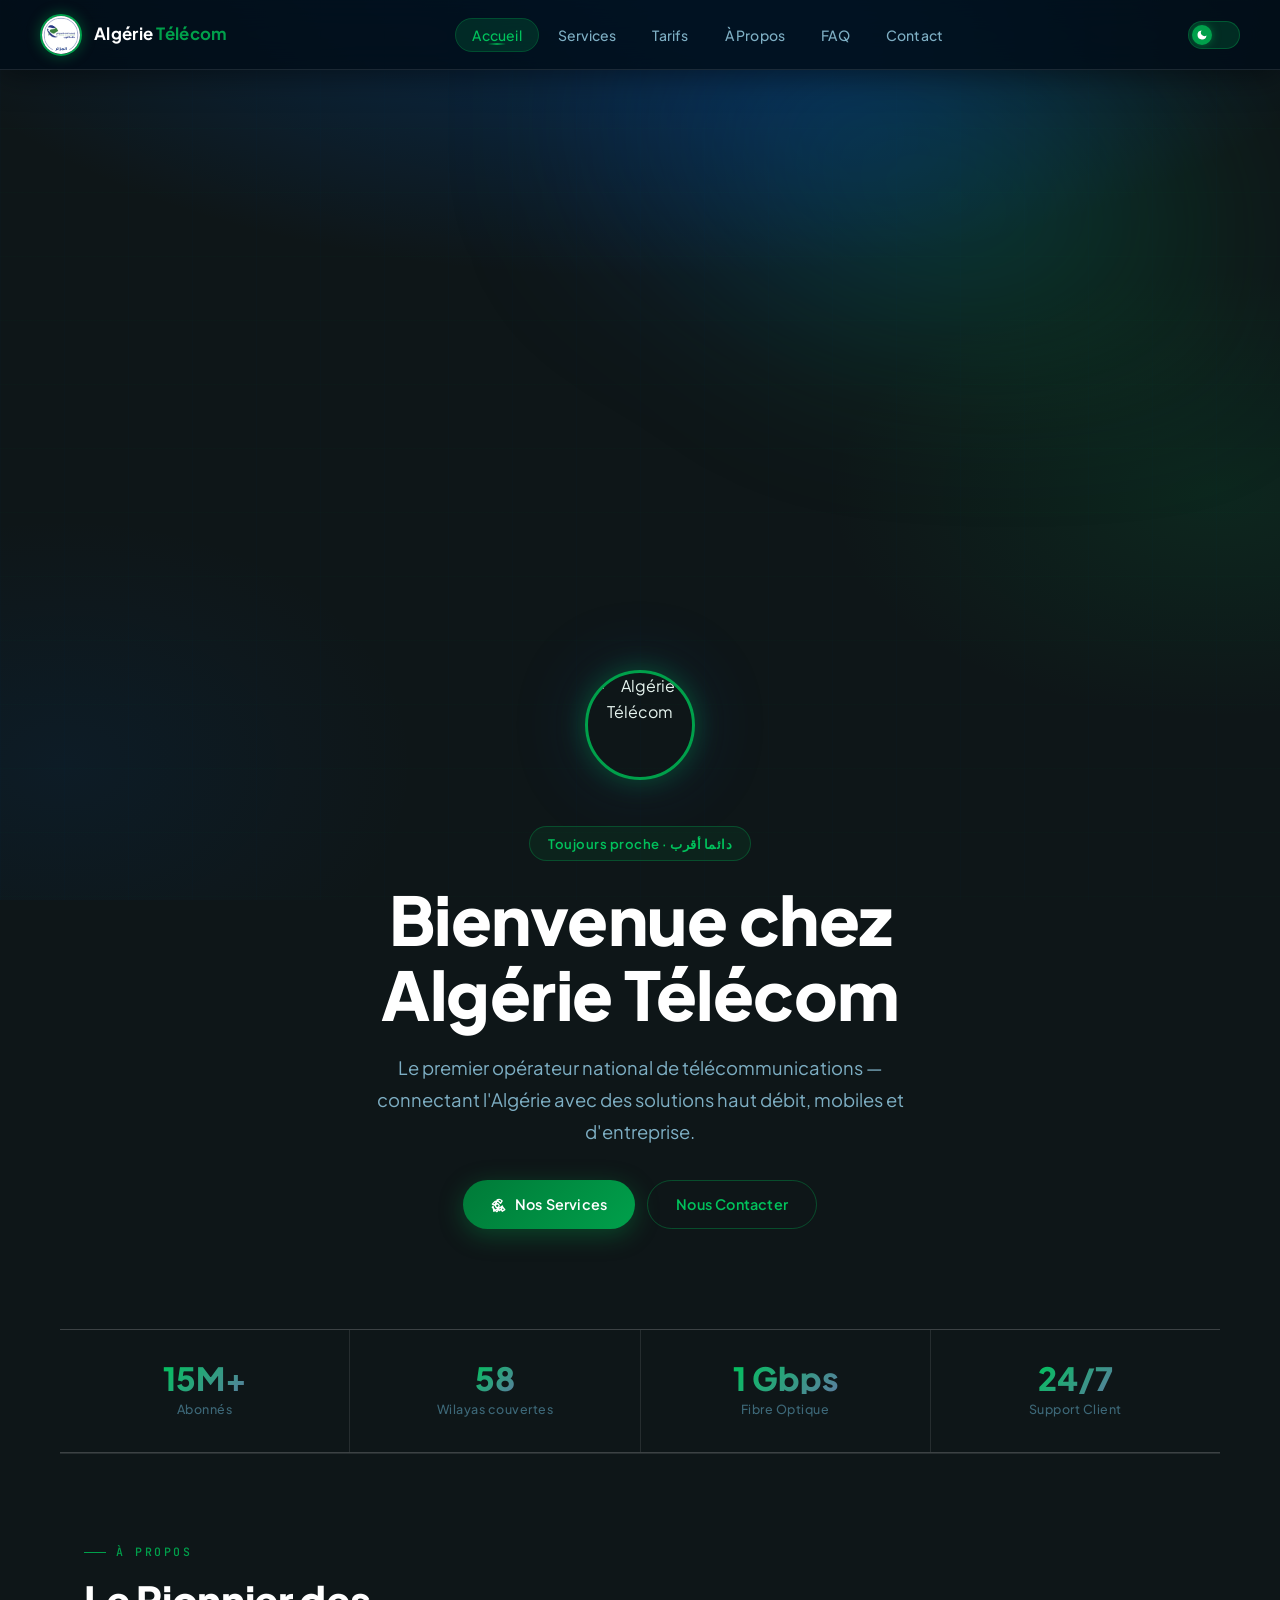
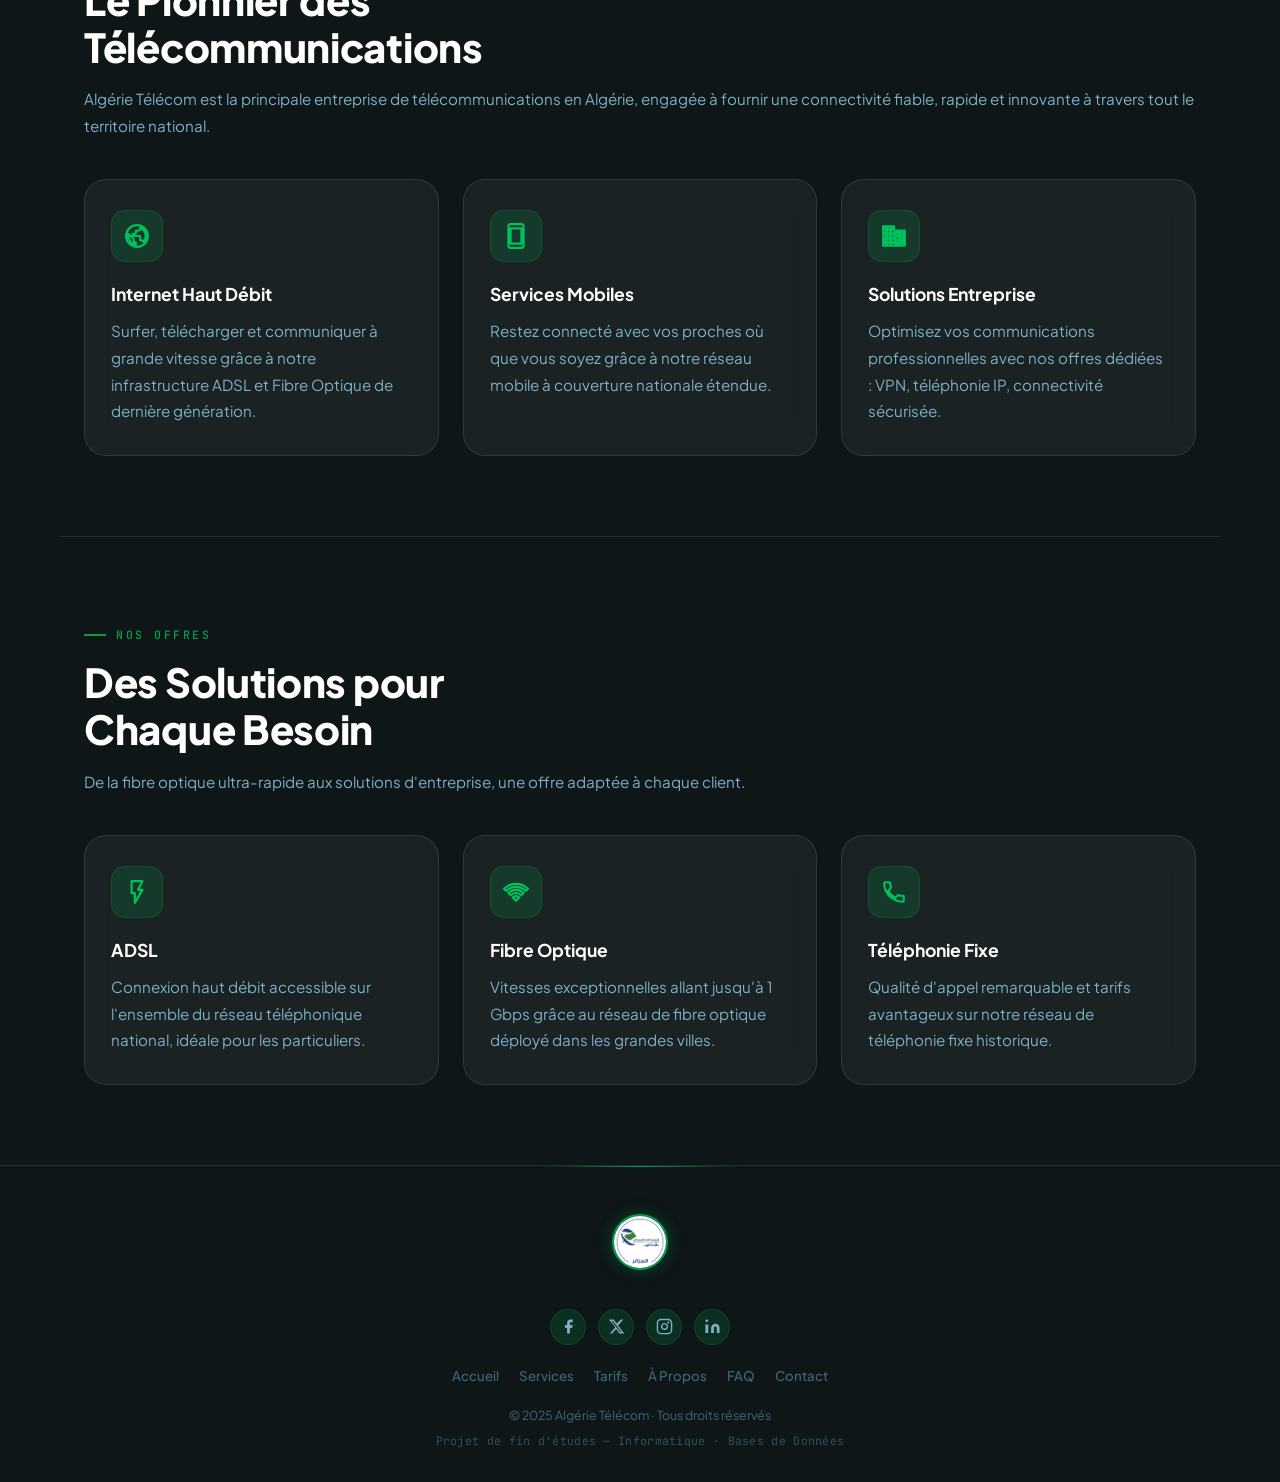
==== commit 27f5faa9: "Update about.html with new content and structure" ====
--- a/about.html
+++ b/about.html
@@ -1,12 +1,16 @@
 <!DOCTYPE html>
 <html lang="fr">
+
 <head>
   <meta charset="UTF-8">
   <meta name="viewport" content="width=device-width, initial-scale=1.0">
-  <meta name="description" content="À propos d'Algérie Télécom — Découvrez notre histoire, notre mission, nos valeurs et notre engagement envers la connectivité en Algérie.">
-  <title>À Propos — Algérie Télécom</title>
+  <meta name="description"
+    content="Algérie Télécom — Le premier opérateur national de télécommunications connectant l'Algérie avec des solutions haut débit, mobiles et d'entreprise.">
+  <title>Algérie Télécom — Accueil</title>
   <link rel="stylesheet" href="style.css">
+  <script>if(localStorage.getItem('at-theme')==='light'){document.addEventListener('DOMContentLoaded',function(){document.body.classList.add('light-mode');});}</script>
 </head>
+
 <body>
 
   <!-- ── Navigation ── -->
@@ -16,13 +20,23 @@
       <span class="nav-title">Algérie <span>Télécom</span></span>
     </a>
     <ul class="nav-links">
-      <li><a href="index.html">Accueil</a></li>
+      <li><a href="index.html" class="active">Accueil</a></li>
       <li><a href="services.html">Services</a></li>
       <li><a href="tarif.html">Tarifs</a></li>
-      <li><a href="about.html" class="active">À Propos</a></li>
+      <li><a href="about.html">À Propos</a></li>
       <li><a href="faq.html">FAQ</a></li>
       <li><a href="contact.html">Contact</a></li>
     </ul>
+          <button id="theme-toggle-btn" class="theme-toggle" aria-label="Basculer thème clair/sombre" title="Changer de thème">
+        <div class="theme-toggle-track">
+          <div class="theme-toggle-thumb">
+            <!-- moon (dark mode icon) -->
+            <svg class="theme-toggle-icon icon-moon" viewBox="0 0 24 24"><path d="M21 12.79A9 9 0 1 1 11.21 3a7 7 0 0 0 9.79 9.79z"/></svg>
+            <!-- sun (light mode icon) -->
+            <svg class="theme-toggle-icon icon-sun" viewBox="0 0 24 24"><path d="M12 4a8 8 0 1 0 0 16A8 8 0 0 0 12 4zm0-2a1 1 0 0 1 1 1v1a1 1 0 0 1-2 0V3a1 1 0 0 1 1-1zm0 18a1 1 0 0 1 1 1v1a1 1 0 0 1-2 0v-1a1 1 0 0 1 1-1zm9-9h1a1 1 0 0 1 0 2h-1a1 1 0 0 1 0-2zM3 12H2a1 1 0 0 1 0-2h1a1 1 0 0 1 0 2zm15.364-6.364.707-.707a1 1 0 1 1 1.414 1.414l-.707.707a1 1 0 0 1-1.414-1.414zM4.929 18.364l-.707.707a1 1 0 0 1-1.414-1.414l.707-.707a1 1 0 0 1 1.414 1.414zM18.364 19.07l.707.707a1 1 0 0 1-1.414 1.414l-.707-.707a1 1 0 0 1 1.414-1.414zM5.636 5.636 4.929 4.93a1 1 0 0 1 1.414-1.414l.707.707A1 1 0 1 1 5.636 5.636z"/></svg>
+          </div>
+        </div>
+      </button>
     <button class="hamburger" aria-label="Menu">
       <span></span><span></span><span></span>
     </button>
@@ -30,186 +44,165 @@
 
   <div class="page-wrapper">
 
-    <!-- ── En-tête ── -->
-    <div class="services-hero">
-      <div class="section-label" style="justify-content:center;">Notre Histoire</div>
-      <h2 style="font-size:clamp(2rem,4vw,3rem);font-weight:800;color:#fff;letter-spacing:-0.5px;margin-bottom:16px;">À Propos d'Algérie Télécom</h2>
-      <p style="max-width:600px;margin:0 auto 48px;line-height:1.8;">
-        Depuis notre création, nous nous engageons à fournir les meilleures solutions de télécommunications aux Algériens, connectant le pays avec innovation et fiabilité.
-      </p>
+    <!-- ── Hero ── -->
+    <section class="hero">
+      <div class="hero-glow"></div>
+      <div style="width:100%;max-width:760px;margin:0 auto;text-align:center;">
+        <img src="Algerie_Telecom.svg.png" alt="Algérie Télécom" class="hero-logo">
+        <div class="hero-badge" style="margin-top:22px;">Toujours proche · دائما أقرب</div>
+        <h1>Bienvenue chez<br>Algérie Télécom</h1>
+        <p>Le premier opérateur national de télécommunications — connectant l'Algérie avec des solutions haut débit,
+          mobiles et d'entreprise.</p>
+        <div style="display:flex;gap:12px;justify-content:center;flex-wrap:wrap;margin-top:8px;">
+          <a href="services.html" class="btn btn-primary">
+            <!-- rocket -->
+            <svg viewBox="0 0 24 24">
+              <path
+                d="M9.19 6.35c-2.04 2.29-3.44 5.58-3.57 5.89L2 10.69l4.05-4.05c.47-.47 1.15-.65 1.81-.51l1.33.22zM11.17 17c.31-.13 3.58-1.53 5.87-3.57l.22 1.32c.14.66-.04 1.34-.51 1.81L12.7 20.5l-1.53-3.5zm5.56-11.19c-2.08-2.08-5.15-2.66-7.53-1.44L14.33 9.5l2.4-3.69zm-9.28 9.28c-1.08-1.08-1.08-2.83 0-3.91s2.83-1.08 3.91 0 1.08 2.83 0 3.91-2.83 1.08-3.91 0zM16.7 13.87c-1.22 2.38-1.8 5.45.28 7.53l3.69-2.4-4.13-5.13zm-13.57.28L2 15.28 8.72 22l1.13-1.13c.47-.47.65-1.15.51-1.81l-.22-1.33c-.31.13-3.58 1.53-5.87 3.57z" />
+            </svg>
+            Nos Services
+          </a>
+          <a href="contact.html" class="btn btn-outline">Nous Contacter</a>
+        </div>
+      </div>
+    </section>
+
+    <!-- ── Stats ── -->
+    <div class="stats-row">
+      <div class="stat-box">
+        <span class="stat-number">15M+</span>
+        <span class="stat-label">Abonnés</span>
+      </div>
+      <div class="stat-box">
+        <span class="stat-number" id="stat-wilayas">58</span>
+        <span class="stat-label">Wilayas couvertes</span>
+      </div>
+      <div class="stat-box">
+        <span class="stat-number">1 Gbps</span>
+        <span class="stat-label">Fibre Optique</span>
+      </div>
+      <div class="stat-box">
+        <span class="stat-number">24/7</span>
+        <span class="stat-label">Support Client</span>
+      </div>
     </div>
 
+    <hr class="divider">
+
+    <!-- ── Présentation ── -->
     <section class="section">
-
-      <!-- Mission & Vision -->
-      <div style="display:grid;grid-template-columns:repeat(auto-fit,minmax(280px,1fr));gap:28px;margin-bottom:64px;">
-        <div class="card">
-          <div class="card-icon">
-            <!-- target / gps_fixed -->
-            <svg viewBox="0 0 24 24"><path d="M12 8c-2.21 0-4 1.79-4 4s1.79 4 4 4 4-1.79 4-4-1.79-4-4-4zm8.94 3A8.994 8.994 0 0 0 13 3.06V1h-2v2.06A8.994 8.994 0 0 0 3.06 11H1v2h2.06A8.994 8.994 0 0 0 11 20.94V23h2v-2.06A8.994 8.994 0 0 0 20.94 13H23v-2h-2.06zM12 19c-3.87 0-7-3.13-7-7s3.13-7 7-7 7 3.13 7 7-3.13 7-7 7z"/></svg>
-          </div>
-          <h3>Notre Mission</h3>
-          <p>Fournir des services de télécommunications de classe mondiale accessibles à tous les Algériens, stimulant la transformation numérique et la croissance économique du pays.</p>
-        </div>
-        <div class="card">
-          <div class="card-icon">
-            <!-- star -->
-            <svg viewBox="0 0 24 24"><path d="M12 17.27L18.18 21l-1.64-7.03L22 9.24l-7.19-.61L12 2 9.19 8.63 2 9.24l5.46 4.73L5.82 21z"/></svg>
-          </div>
-          <h3>Notre Vision</h3>
-          <p>Être le leader incontesté des télécommunications en Afrique du Nord, reconnu pour l'excellence, l'innovation et notre engagement envers nos clients et la société.</p>
-        </div>
-      </div>
-
-      <hr class="divider" style="margin:48px 0;">
-
-      <!-- Valeurs -->
-      <div style="text-align:center;margin-bottom:40px;">
-        <div class="section-label" style="justify-content:center;margin-bottom:12px;">Fondamentaux</div>
-        <h2 style="margin-bottom:0;">Nos Valeurs Fondamentales</h2>
-      </div>
-
-      <div class="values-grid">
-        <div class="value-card">
-          <div class="value-icon">
-            <!-- lightbulb / innovation -->
-            <svg viewBox="0 0 24 24"><path d="M9 21c0 .55.45 1 1 1h4c.55 0 1-.45 1-1v-1H9v1zm3-19C8.14 2 5 5.14 5 9c0 2.38 1.19 4.47 3 5.74V17c0 .55.45 1 1 1h6c.55 0 1-.45 1-1v-2.26c1.81-1.27 3-3.36 3-5.74 0-3.86-3.14-7-7-7z"/></svg>
-          </div>
-          <h3>Innovation</h3>
-          <p>Nous investissons continuellement dans les technologies de pointe pour offrir des solutions avant-gardistes à nos clients.</p>
-        </div>
-        <div class="value-card">
-          <div class="value-icon">
-            <!-- link / chain -->
-            <svg viewBox="0 0 24 24"><path d="M3.9 12c0-1.71 1.39-3.1 3.1-3.1h4V7H7c-2.76 0-5 2.24-5 5s2.24 5 5 5h4v-1.9H7c-1.71 0-3.1-1.39-3.1-3.1zM8 13h8v-2H8v2zm9-6h-4v1.9h4c1.71 0 3.1 1.39 3.1 3.1s-1.39 3.1-3.1 3.1h-4V17h4c2.76 0 5-2.24 5-5s-2.24-5-5-5z"/></svg>
-          </div>
-          <h3>Connectivité</h3>
-          <p>Nous rapprochons les gens, les entreprises et les communautés à travers un réseau robuste et fiable couvrant tout le pays.</p>
-        </div>
-        <div class="value-card">
-          <div class="value-icon">
-            <!-- shield -->
-            <svg viewBox="0 0 24 24"><path d="M12 1L3 5v6c0 5.55 3.84 10.74 9 12 5.16-1.26 9-6.45 9-12V5l-9-4zm0 10.99h7c-.53 4.12-3.28 7.79-7 8.94V12H5V6.3l7-3.11v8.8z"/></svg>
-          </div>
-          <h3>Fiabilité</h3>
-          <p>Nos services garantissent une disponibilité 99,9% et une qualité exceptionnelle pour que nos clients puissent toujours compter sur nous.</p>
-        </div>
-        <div class="value-card">
-          <div class="value-icon">
-            <!-- support agent / headset -->
-            <svg viewBox="0 0 24 24"><path d="M12 1c-4.97 0-9 4.03-9 9v7c0 1.66 1.34 3 3 3h1v-8H5v-2c0-3.87 3.13-7 7-7s7 3.13 7 7v2h-2v8h1c1.66 0 3-1.34 3-3v-7c0-4.97-4.03-9-9-9z"/></svg>
-          </div>
-          <h3>Service Client</h3>
-          <p>Nous plaçons la satisfaction de nos clients au cœur de nos activités, offrant un support 24/7 multicanal.</p>
-        </div>
-      </div>
-
-      <hr class="divider" style="margin:48px 0;">
-
-      <!-- Timeline -->
-      <div style="text-align:center;margin-bottom:40px;">
-        <div class="section-label" style="justify-content:center;margin-bottom:12px;">Jalons</div>
-        <h2 style="margin-bottom:0;">Notre Parcours</h2>
-      </div>
-
-      <div class="timeline">
-        <div class="timeline-item">
-          <div class="timeline-dot"></div>
-          <div class="timeline-content">
-            <div class="timeline-year">1974</div>
-            <div class="timeline-title">Fondation</div>
-            <div class="timeline-description">Création d'Algérie Télécom, débuts modestes avec le réseau de téléphonie fixe national.</div>
-          </div>
-        </div>
-        <div class="timeline-item">
-          <div class="timeline-dot"></div>
-          <div class="timeline-content">
-            <div class="timeline-year">1999</div>
-            <div class="timeline-title">Lancement ADSL</div>
-            <div class="timeline-description">Introduction du service ADSL haut débit, révolutionnant l'accès Internet en Algérie.</div>
-          </div>
-        </div>
-        <div class="timeline-item">
-          <div class="timeline-dot"></div>
-          <div class="timeline-content">
-            <div class="timeline-year">2007</div>
-            <div class="timeline-title">Services Mobiles</div>
-            <div class="timeline-description">Entrée dans le marché mobile 3G, élargissant notre portefeuille de services.</div>
-          </div>
-        </div>
-        <div class="timeline-item">
-          <div class="timeline-dot"></div>
-          <div class="timeline-content">
-            <div class="timeline-year">2015</div>
-            <div class="timeline-title">Fibre Optique</div>
-            <div class="timeline-description">Lancement du déploiement national de fibre optique, offrant des vitesses ultra-haut débit.</div>
-          </div>
-        </div>
-        <div class="timeline-item">
-          <div class="timeline-dot"></div>
-          <div class="timeline-content">
-            <div class="timeline-year">2022</div>
-            <div class="timeline-title">Transformation Numérique</div>
-            <div class="timeline-description">Modernisation complète de nos infrastructures et lancement de services cloud innovants.</div>
-          </div>
-        </div>
-        <div class="timeline-item">
-          <div class="timeline-dot"></div>
-          <div class="timeline-content">
-            <div class="timeline-year">2025</div>
-            <div class="timeline-title">Leadership Régional</div>
-            <div class="timeline-description">Consolidation de notre position comme leader des télécommunications en Afrique du Nord.</div>
-          </div>
-        </div>
-      </div>
-
-      <hr class="divider" style="margin:48px 0;">
-
-      <!-- Statistiques -->
-      <div style="text-align:center;margin-bottom:32px;">
-        <div class="section-label" style="justify-content:center;margin-bottom:12px;">Chiffres</div>
-        <h2 style="margin-bottom:0;">Nos Statistiques</h2>
-      </div>
-
-      <div class="stats-row" style="border-radius:var(--radius-lg);overflow:hidden;">
-        <div class="stat-box">
-          <span class="stat-number">15M+</span>
-          <span class="stat-label">Clients Actifs</span>
-        </div>
-        <div class="stat-box">
-          <span class="stat-number">98%</span>
-          <span class="stat-label">Satisfaction Client</span>
-        </div>
-        <div class="stat-box">
-          <span class="stat-number">48</span>
-          <span class="stat-label">Wilayas Couvertes</span>
-        </div>
-        <div class="stat-box">
-          <span class="stat-number">50K+</span>
-          <span class="stat-label">Emplois Créés</span>
-        </div>
-      </div>
-
+      <div class="section-label">À Propos</div>
+      <h2>Le Pionnier des<br>Télécommunications</h2>
+      <p>Algérie Télécom est la principale entreprise de télécommunications en Algérie, engagée à fournir une
+        connectivité fiable, rapide et innovante à travers tout le territoire national.</p>
+
+      <div class="cards-grid">
+        <div class="card">
+          <div class="card-icon">
+            <!-- globe / internet -->
+            <svg viewBox="0 0 24 24">
+              <path
+                d="M12 2C6.48 2 2 6.48 2 12s4.48 10 10 10 10-4.48 10-10S17.52 2 12 2zm-1 17.93c-3.95-.49-7-3.85-7-7.93 0-.62.08-1.21.21-1.79L9 15v1c0 1.1.9 2 2 2v1.93zm6.9-2.54c-.26-.81-1-1.39-1.9-1.39h-1v-3c0-.55-.45-1-1-1H8v-2h2c.55 0 1-.45 1-1V7h2c1.1 0 2-.9 2-2v-.41c2.93 1.19 5 4.06 5 7.41 0 2.08-.8 3.97-2.1 5.39z" />
+            </svg>
+          </div>
+          <h3>Internet Haut Débit</h3>
+          <p>Surfer, télécharger et communiquer à grande vitesse grâce à notre infrastructure ADSL et Fibre Optique de
+            dernière génération.</p>
+        </div>
+        <div class="card">
+          <div class="card-icon">
+            <!-- smartphone -->
+            <svg viewBox="0 0 24 24">
+              <path
+                d="M17 1.01L7 1c-1.1 0-2 .9-2 2v18c0 1.1.9 2 2 2h10c1.1 0 2-.9 2-2V3c0-1.1-.9-1.99-2-1.99zM17 19H7V5h10v14z" />
+            </svg>
+          </div>
+          <h3>Services Mobiles</h3>
+          <p>Restez connecté avec vos proches où que vous soyez grâce à notre réseau mobile à couverture nationale
+            étendue.</p>
+        </div>
+        <div class="card">
+          <div class="card-icon">
+            <!-- business building -->
+            <svg viewBox="0 0 24 24">
+              <path
+                d="M12 7V3H2v18h20V7H12zM6 19H4v-2h2v2zm0-4H4v-2h2v2zm0-4H4V9h2v2zm0-4H4V5h2v2zm4 12H8v-2h2v2zm0-4H8v-2h2v2zm0-4H8V9h2v2zm0-4H8V5h2v2zm10 12h-8v-2h2v-2h-2v-2h2v-2h-2V9h8v10zm-2-8h-2v2h2v-2zm0 4h-2v2h2v-2z" />
+            </svg>
+          </div>
+          <h3>Solutions Entreprise</h3>
+          <p>Optimisez vos communications professionnelles avec nos offres dédiées : VPN, téléphonie IP, connectivité
+            sécurisée.</p>
+        </div>
+      </div>
     </section>
 
-    <!-- ── CTA ── -->
-    <div style="text-align:center;padding:80px 24px;">
-      <h2 style="margin-bottom:24px;">Prêt à Nous Rejoindre ?</h2>
-      <a href="contact.html" class="btn btn-primary" style="font-size:1rem;padding:15px 36px;">
-        <!-- mail send -->
-        <svg viewBox="0 0 24 24"><path d="M2.01 21L23 12 2.01 3 2 10l15 2-15 2z"/></svg>
-        Nous Contacter
-      </a>
-    </div>
+    <hr class="divider">
+
+    <!-- ── Nos Offres ── -->
+    <section class="section">
+      <div class="section-label">Nos Offres</div>
+      <h2>Des Solutions pour<br>Chaque Besoin</h2>
+      <p>De la fibre optique ultra-rapide aux solutions d'entreprise, une offre adaptée à chaque client.</p>
+
+      <div class="cards-grid">
+        <div class="card">
+          <div class="card-icon">
+            <!-- bolt / lightning -->
+            <svg viewBox="0 0 24 24">
+              <path d="M7 2v11h3v9l7-12h-4l4-8z" />
+            </svg>
+          </div>
+          <h3>ADSL</h3>
+          <p>Connexion haut débit accessible sur l'ensemble du réseau téléphonique national, idéale pour les
+            particuliers.</p>
+        </div>
+        <div class="card">
+          <div class="card-icon">
+            <!-- wifi / signal waves (fibre) -->
+            <svg viewBox="0 0 24 24">
+              <path
+                d="M1 9l2 2c4.97-4.97 13.03-4.97 18 0l2-2C16.93 2.93 7.08 2.93 1 9zm8 8l3 3 3-3c-1.65-1.66-4.34-1.66-6 0zm-4-4l2 2c2.76-2.76 7.24-2.76 10 0l2-2C15.14 9.14 8.87 9.14 5 13z" />
+            </svg>
+          </div>
+          <h3>Fibre Optique</h3>
+          <p>Vitesses exceptionnelles allant jusqu'à 1 Gbps grâce au réseau de fibre optique déployé dans les grandes
+            villes.</p>
+        </div>
+        <div class="card">
+          <div class="card-icon">
+            <!-- phone call -->
+            <svg viewBox="0 0 24 24">
+              <path
+                d="M6.62 10.79c1.44 2.83 3.76 5.14 6.59 6.59l2.2-2.2c.27-.27.67-.36 1.02-.24 1.12.37 2.33.57 3.57.57.55 0 1 .45 1 1V20c0 .55-.45 1-1 1-9.39 0-17-7.61-17-17 0-.55.45-1 1-1h3.5c.55 0 1 .45 1 1 0 1.25.2 2.45.57 3.57.11.35.03.74-.25 1.02l-2.2 2.2z" />
+            </svg>
+          </div>
+          <h3>Téléphonie Fixe</h3>
+          <p>Qualité d'appel remarquable et tarifs avantageux sur notre réseau de téléphonie fixe historique.</p>
+        </div>
+      </div>
+    </section>
 
     <!-- ── Footer ── -->
     <footer class="footer">
       <img src="AlgerieTelecom.png" alt="Logo" class="footer-logo-img">
-            <div class="footer-social">
-        <a href="#" title="Facebook"  aria-label="Facebook"><svg viewBox="0 0 24 24" fill="currentColor" stroke="none"><path d="M18 2h-3a5 5 0 0 0-5 5v3H7v4h3v8h4v-8h3l1-4h-4V7a1 1 0 0 1 1-1h3z"/></svg></a>
-        <a href="#" title="Twitter"   aria-label="Twitter"><svg viewBox="0 0 24 24" fill="currentColor" stroke="none"><path d="M18.244 2.25h3.308l-7.227 8.26 8.502 11.24H16.17l-4.714-6.231-5.401 6.231H2.746l7.73-8.835L1.254 2.25H8.08l4.259 5.63L18.245 2.25zm-1.161 17.52h1.833L7.084 4.126H5.117z"/></svg></a>
-        <a href="#" title="Instagram" aria-label="Instagram"><svg viewBox="0 0 24 24" fill="none" stroke="currentColor" stroke-width="2" stroke-linecap="round" stroke-linejoin="round"><rect x="2" y="2" width="20" height="20" rx="5"/><path d="M16 11.37A4 4 0 1 1 12.63 8 4 4 0 0 1 16 11.37z"/><line x1="17.5" y1="6.5" x2="17.51" y2="6.5" stroke-width="3"/></svg></a>
-        <a href="#" title="LinkedIn"  aria-label="LinkedIn"><svg viewBox="0 0 24 24" fill="currentColor" stroke="none"><path d="M16 8a6 6 0 0 1 6 6v7h-4v-7a2 2 0 0 0-2-2 2 2 0 0 0-2 2v7h-4v-7a6 6 0 0 1 6-6zM2 9h4v12H2z"/><circle cx="4" cy="4" r="2"/></svg></a>
+      <div class="footer-social">
+        <a href="#" title="Facebook" aria-label="Facebook"><svg viewBox="0 0 24 24" fill="currentColor" stroke="none">
+            <path d="M18 2h-3a5 5 0 0 0-5 5v3H7v4h3v8h4v-8h3l1-4h-4V7a1 1 0 0 1 1-1h3z" />
+          </svg></a>
+        <a href="#" title="Twitter" aria-label="Twitter"><svg viewBox="0 0 24 24" fill="currentColor" stroke="none">
+            <path
+              d="M18.244 2.25h3.308l-7.227 8.26 8.502 11.24H16.17l-4.714-6.231-5.401 6.231H2.746l7.73-8.835L1.254 2.25H8.08l4.259 5.63L18.245 2.25zm-1.161 17.52h1.833L7.084 4.126H5.117z" />
+          </svg></a>
+        <a href="#" title="Instagram" aria-label="Instagram"><svg viewBox="0 0 24 24" fill="none" stroke="currentColor"
+            stroke-width="2" stroke-linecap="round" stroke-linejoin="round">
+            <rect x="2" y="2" width="20" height="20" rx="5" />
+            <path d="M16 11.37A4 4 0 1 1 12.63 8 4 4 0 0 1 16 11.37z" />
+            <line x1="17.5" y1="6.5" x2="17.51" y2="6.5" stroke-width="3" />
+          </svg></a>
+        <a href="#" title="LinkedIn" aria-label="LinkedIn"><svg viewBox="0 0 24 24" fill="currentColor" stroke="none">
+            <path d="M16 8a6 6 0 0 1 6 6v7h-4v-7a2 2 0 0 0-2-2 2 2 0 0 0-2 2v7h-4v-7a6 6 0 0 1 6-6zM2 9h4v12H2z" />
+            <circle cx="4" cy="4" r="2" />
+          </svg></a>
       </div>
       <nav class="footer-nav-links" aria-label="Pied de page">
         <a href="index.html">Accueil</a>
@@ -226,8 +219,11 @@
   </div>
 
   <button class="scroll-to-top" title="Retour au sommet" aria-label="Haut de page">
-    <svg viewBox="0 0 24 24"><path d="M7.41 15.41L12 10.83l4.59 4.58L18 14l-6-6-6 6z"/></svg>
+    <svg viewBox="0 0 24 24">
+      <path d="M7.41 15.41L12 10.83l4.59 4.58L18 14l-6-6-6 6z" />
+    </svg>
   </button>
   <script src="main.js"></script>
 </body>
+
 </html>
--- a/style.css
+++ b/style.css
@@ -9,15 +9,15 @@
 /* ─── Variables de marque ────────────────────────────────── */
 :root {
   /* Couleurs officielles Algérie Télécom */
-  --at-green:       #00a04b;
+  --at-green: #00a04b;
   --at-green-light: #00c25c;
-  --at-green-dark:  #007a38;
-  --at-green-dim:   rgba(0,160,75,0.18);
-
-  --at-blue:        #1f66bd;
-  --at-blue-light:  #5a7d9f;
-  --at-blue-dark:   #04172d;
-  --at-blue-dim:    rgba(0,87,183,0.18);
+  --at-green-dark: #007a38;
+  --at-green-dim: rgba(0, 160, 75, 0.18);
+
+  --at-blue: #1f66bd;
+  --at-blue-light: #5a7d9f;
+  --at-blue-dark: #04172d;
+  --at-blue-dim: rgba(0, 87, 183, 0.18);
 
   /* Fond & surface — valeurs sombres */
   --bg-900: #0e1618;
@@ -25,32 +25,43 @@
   --bg-700: #2b1e67;
   --bg-600: #0a3060;
 
-  --glass:               rgba(255,255,255,0.055);
-  --glass-hover:         rgba(255,255,255,0.09);
-  --glass-border:        rgba(255,255,255,0.10);
-  --glass-border-active: rgba(0,160,75,0.40);
+  --glass: rgba(255, 255, 255, 0.055);
+  --glass-hover: rgba(255, 255, 255, 0.09);
+  --glass-border: rgba(255, 255, 255, 0.10);
+  --glass-border-active: rgba(0, 160, 75, 0.40);
 
   /* Typographie */
-  --white:          #ffffff;
-  --text-primary:   #e6f4ef;
+  --white: #ffffff;
+  --text-primary: #e6f4ef;
   --text-secondary: #7eafc4;
-  --text-muted:     #3d6878;
+  --text-muted: #3d6878;
 
   /* Effets */
   --radius-sm: 8px;
   --radius-md: 14px;
   --radius-lg: 22px;
   --radius-xl: 40px;
-  --shadow-card:  0 8px 40px rgba(0,0,0,0.45);
-  --shadow-green: 0 0 40px rgba(0,160,75,0.20);
-  --shadow-blue:  0 0 30px rgba(0,87,183,0.20);
-  --transition:   0.30s cubic-bezier(0.4,0,0.2,1);
+  --shadow-card: 0 8px 40px rgba(0, 0, 0, 0.45);
+  --shadow-green: 0 0 40px rgba(0, 160, 75, 0.20);
+  --shadow-blue: 0 0 30px rgba(0, 87, 183, 0.20);
+  --transition: 0.30s cubic-bezier(0.4, 0, 0.2, 1);
   --nav-h: 70px;
 }
 
 /* ─── Reset & Base ───────────────────────────────────────── */
-*, *::before, *::after { margin:0; padding:0; box-sizing:border-box; }
-html { scroll-behavior:smooth; -webkit-text-size-adjust:100%; direction:ltr; }
+*,
+*::before,
+*::after {
+  margin: 0;
+  padding: 0;
+  box-sizing: border-box;
+}
+
+html {
+  scroll-behavior: smooth;
+  -webkit-text-size-adjust: 100%;
+  direction: ltr;
+}
 
 body {
   font-family: 'Plus Jakarta Sans', sans-serif;
@@ -62,9 +73,9 @@
   direction: ltr;
 
   background-image:
-    radial-gradient(ellipse 90% 55% at 50% -5%,  rgba(0,87,183,0.38) 0%, transparent 65%),
-    radial-gradient(ellipse 55% 45% at 95% 55%,  rgba(0,160,75,0.12) 0%, transparent 55%),
-    radial-gradient(ellipse 50% 50% at 5%  85%,  rgba(0,87,183,0.09) 0%, transparent 55%);
+    radial-gradient(ellipse 90% 55% at 50% -5%, rgba(0, 87, 183, 0.38) 0%, transparent 65%),
+    radial-gradient(ellipse 55% 45% at 95% 55%, rgba(0, 160, 75, 0.12) 0%, transparent 55%),
+    radial-gradient(ellipse 50% 50% at 5% 85%, rgba(0, 87, 183, 0.09) 0%, transparent 55%);
   background-attachment: fixed;
 }
 
@@ -73,8 +84,8 @@
   position: fixed;
   inset: 0;
   background-image:
-    linear-gradient(rgba(0,160,75,0.025) 1px, transparent 1px),
-    linear-gradient(90deg, rgba(0,87,183,0.025) 1px, transparent 1px);
+    linear-gradient(rgba(0, 160, 75, 0.025) 1px, transparent 1px),
+    linear-gradient(90deg, rgba(0, 87, 183, 0.025) 1px, transparent 1px);
   background-size: 64px 64px;
   pointer-events: none;
   z-index: 0;
@@ -87,31 +98,40 @@
 }
 
 @keyframes fadeUp {
-  from { opacity:0; transform:translateY(22px); }
-  to   { opacity:1; transform:translateY(0); }
+  from {
+    opacity: 0;
+    transform: translateY(22px);
+  }
+
+  to {
+    opacity: 1;
+    transform: translateY(0);
+  }
 }
 
 /* ─── Navigation ─────────────────────────────────────────── */
 .navbar {
   position: fixed;
-  top:0; left:0; right:0;
+  top: 0;
+  left: 0;
+  right: 0;
   height: var(--nav-h);
   z-index: 1000;
   display: flex;
   align-items: center;
   justify-content: space-between;
   padding: 0 40px;
-  background: rgba(1,13,24,0.82);
+  background: rgba(1, 13, 24, 0.82);
   backdrop-filter: blur(22px);
   -webkit-backdrop-filter: blur(22px);
   border-bottom: 1px solid var(--glass-border);
-  box-shadow: 0 4px 32px rgba(0,0,0,0.50);
+  box-shadow: 0 4px 32px rgba(0, 0, 0, 0.50);
   transition: background var(--transition), box-shadow var(--transition);
 }
 
 .navbar.scrolled {
-  background: rgba(1,13,24,0.96);
-  box-shadow: 0 8px 48px rgba(0,0,0,0.65);
+  background: rgba(1, 13, 24, 0.96);
+  box-shadow: 0 8px 48px rgba(0, 0, 0, 0.65);
 }
 
 .nav-brand {
@@ -123,11 +143,12 @@
 }
 
 .nav-logo {
-  width: 42px; height: 42px;
+  width: 42px;
+  height: 42px;
   border-radius: 50%;
   object-fit: cover;
   border: 2px solid var(--at-green);
-  box-shadow: 0 0 14px rgba(0,160,75,0.45);
+  box-shadow: 0 0 14px rgba(0, 160, 75, 0.45);
 }
 
 .nav-title {
@@ -137,7 +158,9 @@
   letter-spacing: 0.3px;
 }
 
-.nav-title span { color: var(--at-green); }
+.nav-title span {
+  color: var(--at-green);
+}
 
 .nav-links {
   display: flex;
@@ -163,20 +186,22 @@
 .nav-links a:hover {
   color: var(--at-green-light);
   background: var(--at-green-dim);
-  border-color: rgba(0,160,75,0.25);
+  border-color: rgba(0, 160, 75, 0.25);
 }
 
 .nav-links a.active {
   color: var(--at-green-light);
   background: var(--at-green-dim);
-  border-color: rgba(0,160,75,0.30);
+  border-color: rgba(0, 160, 75, 0.30);
 }
 
 .nav-links a.active::after {
   content: '';
   position: absolute;
-  bottom: 6px; left: 50%;
-  width: 18px; height: 1.5px;
+  bottom: 6px;
+  left: 50%;
+  width: 18px;
+  height: 1.5px;
   background: linear-gradient(90deg, transparent, var(--at-green), transparent);
   transform: translateX(-50%);
   border-radius: 1px;
@@ -194,28 +219,46 @@
 }
 
 .hamburger span {
-  width: 22px; height: 2px;
+  width: 22px;
+  height: 2px;
   background: var(--text-primary);
   border-radius: 2px;
   transition: var(--transition);
 }
 
-.hamburger.active span:nth-child(1) { transform: rotate(45deg) translate(7px,7px); }
-.hamburger.active span:nth-child(2) { opacity: 0; }
-.hamburger.active span:nth-child(3) { transform: rotate(-45deg) translate(6px,-6px); }
+.hamburger.active span:nth-child(1) {
+  transform: rotate(45deg) translate(7px, 7px);
+}
+
+.hamburger.active span:nth-child(2) {
+  opacity: 0;
+}
+
+.hamburger.active span:nth-child(3) {
+  transform: rotate(-45deg) translate(6px, -6px);
+}
 
 @media (max-width: 820px) {
-  .hamburger { display: flex; }
-  .nav-title  { display: none; }
-  .navbar     { padding: 0 20px; }
+  .hamburger {
+    display: flex;
+  }
+
+  .nav-title {
+    display: none;
+  }
+
+  .navbar {
+    padding: 0 20px;
+  }
 
   .nav-links {
     position: fixed;
-    left: 0; top: var(--nav-h);
+    left: 0;
+    top: var(--nav-h);
     width: 100%;
     flex-direction: column;
     gap: 0;
-    background: rgba(1,13,24,0.97);
+    background: rgba(1, 13, 24, 0.97);
     backdrop-filter: blur(24px);
     max-height: 0;
     overflow: hidden;
@@ -223,7 +266,9 @@
     border-bottom: 1px solid var(--glass-border);
   }
 
-  .nav-links.open { max-height: 420px; }
+  .nav-links.open {
+    max-height: 420px;
+  }
 
   .nav-links a {
     padding: 15px 24px;
@@ -237,23 +282,35 @@
 /* ─── Scroll-to-Top ──────────────────────────────────────── */
 .scroll-to-top {
   position: fixed;
-  bottom: 28px; right: 28px;
-  width: 46px; height: 46px;
+  bottom: 28px;
+  right: 28px;
+  width: 46px;
+  height: 46px;
   border-radius: 50%;
   background: linear-gradient(135deg, var(--at-green-dark), var(--at-green));
-  border: 1px solid rgba(0,160,75,0.35);
+  border: 1px solid rgba(0, 160, 75, 0.35);
   color: var(--white);
   font-size: 1.1rem;
   cursor: pointer;
-  display: flex; align-items: center; justify-content: center;
-  opacity: 0; visibility: hidden;
+  display: flex;
+  align-items: center;
+  justify-content: center;
+  opacity: 0;
+  visibility: hidden;
   transition: var(--transition);
   z-index: 999;
-  box-shadow: 0 4px 20px rgba(0,160,75,0.35);
-}
-
-.scroll-to-top.show  { opacity:1; visibility:visible; }
-.scroll-to-top:hover { transform:translateY(-4px); box-shadow:0 8px 32px rgba(0,160,75,0.50); }
+  box-shadow: 0 4px 20px rgba(0, 160, 75, 0.35);
+}
+
+.scroll-to-top.show {
+  opacity: 1;
+  visibility: visible;
+}
+
+.scroll-to-top:hover {
+  transform: translateY(-4px);
+  box-shadow: 0 8px 32px rgba(0, 160, 75, 0.50);
+}
 
 /* ─── Hero ───────────────────────────────────────────────── */
 .hero {
@@ -271,19 +328,24 @@
 
 .hero-glow {
   position: absolute;
-  top: 50%; left: 50%;
+  top: 50%;
+  left: 50%;
   transform: translate(-50%, -50%);
-  width: 700px; height: 500px;
+  width: 700px;
+  height: 500px;
   background:
-    radial-gradient(ellipse at 40% 40%, rgba(0,87,183,0.30) 0%, transparent 60%),
-    radial-gradient(ellipse at 65% 65%, rgba(0,160,75,0.20) 0%, transparent 55%);
+    radial-gradient(ellipse at 40% 40%, rgba(0, 87, 183, 0.30) 0%, transparent 60%),
+    radial-gradient(ellipse at 65% 65%, rgba(0, 160, 75, 0.20) 0%, transparent 55%);
   filter: blur(60px);
   pointer-events: none;
   z-index: 0;
 }
 
 /* Tout enfant direct du hero est au-dessus du glow */
-.hero > * { position: relative; z-index: 1; }
+.hero>* {
+  position: relative;
+  z-index: 1;
+}
 
 /* Le conteneur principal centré */
 .hero-content {
@@ -320,8 +382,8 @@
   display: inline-block;
   padding: 6px 18px;
   border-radius: 50px;
-  border: 1px solid rgba(0,160,75,0.35);
-  background: rgba(0,160,75,0.10);
+  border: 1px solid rgba(0, 160, 75, 0.35);
+  background: rgba(0, 160, 75, 0.10);
   color: var(--at-green-light);
   font-size: 0.82rem;
   font-weight: 600;
@@ -333,18 +395,20 @@
 }
 
 .hero-logo {
-  width: 110px; height: 110px;
+  width: 110px;
+  height: 110px;
   object-fit: contain;
   border-radius: 50%;
   border: 3px solid var(--at-green);
-  box-shadow: 0 0 28px rgba(0,160,75,0.40), 0 0 80px rgba(0,87,183,0.20);
+  box-shadow: 0 0 28px rgba(0, 160, 75, 0.40), 0 0 80px rgba(0, 87, 183, 0.20);
   display: block;
   margin: 0 auto 24px;
 }
 
 /* ─── Services Hero (pages internes) ─────────────────────── */
 .services-hero {
-  padding: calc(var(--nav-h) + 48px) 24px 48px;  /* compense navbar fixe */
+  padding: calc(var(--nav-h) + 48px) 24px 48px;
+  /* compense navbar fixe */
   text-align: center;
   position: relative;
   overflow: hidden;
@@ -353,10 +417,13 @@
 .services-hero::before {
   content: '';
   position: absolute;
-  top: 0; left: 50%; transform: translateX(-50%);
-  width: 800px; height: 400px;
+  top: 0;
+  left: 50%;
+  transform: translateX(-50%);
+  width: 800px;
+  height: 400px;
   background: radial-gradient(ellipse at center top,
-    rgba(0,87,183,0.28) 0%, transparent 65%);
+      rgba(0, 87, 183, 0.28) 0%, transparent 65%);
   pointer-events: none;
 }
 
@@ -382,7 +449,8 @@
 
 .section-label::before {
   content: '';
-  width: 22px; height: 1.5px;
+  width: 22px;
+  height: 1.5px;
   background: var(--at-green);
   flex-shrink: 0;
 }
@@ -419,7 +487,7 @@
 /* ─── Cards ──────────────────────────────────────────────── */
 .cards-grid {
   display: grid;
-  grid-template-columns: repeat(auto-fit, minmax(280px,1fr));
+  grid-template-columns: repeat(auto-fit, minmax(280px, 1fr));
   gap: 24px;
   margin-top: 40px;
 }
@@ -440,12 +508,15 @@
   box-shadow: var(--shadow-green);
 }
 
-.card-icon { font-size: 2.2rem; margin-bottom: 14px; }
+.card-icon {
+  font-size: 2.2rem;
+  margin-bottom: 14px;
+}
 
 /* ─── Stats ──────────────────────────────────────────────── */
 .stats-row {
   display: grid;
-  grid-template-columns: repeat(auto-fit, minmax(160px,1fr));
+  grid-template-columns: repeat(auto-fit, minmax(160px, 1fr));
   gap: 1px;
   max-width: 1160px;
   margin: 0 auto;
@@ -466,7 +537,9 @@
   transition: var(--transition);
 }
 
-.stat-box:hover { background: rgba(0,160,75,0.06); }
+.stat-box:hover {
+  background: rgba(0, 160, 75, 0.06);
+}
 
 .stat-number {
   font-size: 2rem;
@@ -505,19 +578,19 @@
 .btn-primary {
   background: linear-gradient(135deg, var(--at-green-dark), var(--at-green));
   color: var(--white);
-  box-shadow: 0 6px 24px rgba(0,160,75,0.35);
+  box-shadow: 0 6px 24px rgba(0, 160, 75, 0.35);
 }
 
 .btn-primary:hover {
   transform: translateY(-3px);
-  box-shadow: 0 12px 36px rgba(0,160,75,0.50);
+  box-shadow: 0 12px 36px rgba(0, 160, 75, 0.50);
   background: linear-gradient(135deg, var(--at-green), var(--at-green-light));
 }
 
 .btn-outline {
   background: transparent;
   color: var(--at-green-light);
-  border: 1.5px solid rgba(0,160,75,0.40);
+  border: 1.5px solid rgba(0, 160, 75, 0.40);
 }
 
 .btn-outline:hover {
@@ -550,16 +623,27 @@
 .service-detail-icon {
   font-size: 2.4rem;
   flex-shrink: 0;
-  width: 60px; height: 60px;
-  display: flex; align-items: center; justify-content: center;
+  width: 60px;
+  height: 60px;
+  display: flex;
+  align-items: center;
+  justify-content: center;
   background: var(--at-green-dim);
   border-radius: var(--radius-md);
-  border: 1px solid rgba(0,160,75,0.25);
-}
-
-.service-detail-content { flex: 1; }
-.service-detail-content h3 { margin-bottom: 8px; }
-.service-detail-content p  { margin-bottom: 12px; }
+  border: 1px solid rgba(0, 160, 75, 0.25);
+}
+
+.service-detail-content {
+  flex: 1;
+}
+
+.service-detail-content h3 {
+  margin-bottom: 8px;
+}
+
+.service-detail-content p {
+  margin-bottom: 12px;
+}
 
 .service-tag {
   display: inline-flex;
@@ -568,7 +652,7 @@
   padding: 4px 12px;
   border-radius: 50px;
   background: var(--at-blue-dim);
-  border: 1px solid rgba(0,87,183,0.30);
+  border: 1px solid rgba(0, 87, 183, 0.30);
   color: var(--at-blue-light);
   font-size: 0.76rem;
   font-weight: 600;
@@ -576,7 +660,9 @@
 }
 
 /* ─── FAQ ────────────────────────────────────────────────── */
-.faq-category { margin-bottom: 36px; }
+.faq-category {
+  margin-bottom: 36px;
+}
 
 .faq-category-label {
   display: inline-flex;
@@ -593,7 +679,8 @@
 
 .faq-category-label::before {
   content: '';
-  width: 22px; height: 1.5px;
+  width: 22px;
+  height: 1.5px;
   background: var(--at-green);
 }
 
@@ -606,7 +693,9 @@
   transition: border-color var(--transition);
 }
 
-.faq-item:hover { border-color: rgba(0,160,75,0.28); }
+.faq-item:hover {
+  border-color: rgba(0, 160, 75, 0.28);
+}
 
 .faq-header {
   padding: 18px 22px;
@@ -622,34 +711,48 @@
   transition: background var(--transition);
 }
 
-.faq-header:hover { background: rgba(0,160,75,0.05); }
+.faq-header:hover {
+  background: rgba(0, 160, 75, 0.05);
+}
 
 .faq-toggle {
-  width: 22px; height: 22px;
-  display: flex; align-items: center; justify-content: center;
+  width: 22px;
+  height: 22px;
+  display: flex;
+  align-items: center;
+  justify-content: center;
   font-size: 1rem;
   flex-shrink: 0;
   color: var(--at-green);
   transition: transform var(--transition);
 }
 
-.faq-item.active .faq-toggle { transform: rotate(180deg); }
+.faq-item.active .faq-toggle {
+  transform: rotate(180deg);
+}
 
 .faq-content {
   max-height: 0;
   overflow: hidden;
   transition: max-height 0.38s ease, padding 0.28s ease;
-  background: rgba(0,160,75,0.03);
-  border-top: 1px solid rgba(0,160,75,0.12);
-}
-
-.faq-item.active .faq-content { max-height: 420px; padding: 18px 22px; }
-.faq-content p { font-size: 0.92rem; line-height: 1.80; }
+  background: rgba(0, 160, 75, 0.03);
+  border-top: 1px solid rgba(0, 160, 75, 0.12);
+}
+
+.faq-item.active .faq-content {
+  max-height: 420px;
+  padding: 18px 22px;
+}
+
+.faq-content p {
+  font-size: 0.92rem;
+  line-height: 1.80;
+}
 
 /* ─── Tarifs / Pricing ───────────────────────────────────── */
 .pricing-container {
   display: grid;
-  grid-template-columns: repeat(auto-fit, minmax(290px,1fr));
+  grid-template-columns: repeat(auto-fit, minmax(290px, 1fr));
   gap: 24px;
   margin-bottom: 56px;
 }
@@ -668,26 +771,34 @@
 
 .pricing-card:hover {
   transform: translateY(-4px);
-  border-color: rgba(0,160,75,0.30);
+  border-color: rgba(0, 160, 75, 0.30);
   box-shadow: var(--shadow-green);
 }
 
 .pricing-card.popular {
-  border-color: rgba(0,160,75,0.55);
-  box-shadow: 0 0 50px rgba(0,160,75,0.18), var(--shadow-card);
+  border-color: rgba(0, 160, 75, 0.55);
+  box-shadow: 0 0 50px rgba(0, 160, 75, 0.18), var(--shadow-card);
   transform: scale(1.04);
 }
 
-.pricing-card.popular:hover { transform: scale(1.04) translateY(-4px); }
+.pricing-card.popular:hover {
+  transform: scale(1.04) translateY(-4px);
+}
 
 @media (max-width: 820px) {
-  .pricing-card.popular { transform: scale(1); }
-  .pricing-card.popular:hover { transform: translateY(-4px); }
+  .pricing-card.popular {
+    transform: scale(1);
+  }
+
+  .pricing-card.popular:hover {
+    transform: translateY(-4px);
+  }
 }
 
 .pricing-badge {
   position: absolute;
-  top: -11px; right: 22px;
+  top: -11px;
+  right: 22px;
   background: linear-gradient(135deg, var(--at-green-dark), var(--at-green));
   color: var(--white);
   padding: 4px 14px;
@@ -696,11 +807,21 @@
   font-weight: 700;
   text-transform: uppercase;
   letter-spacing: 1px;
-  box-shadow: 0 4px 16px rgba(0,160,75,0.40);
-}
-
-.pricing-name        { font-size:1.15rem; font-weight:700; color:var(--white); margin-bottom:6px; }
-.pricing-description { font-size:0.82rem; color:var(--text-muted); margin-bottom:20px; }
+  box-shadow: 0 4px 16px rgba(0, 160, 75, 0.40);
+}
+
+.pricing-name {
+  font-size: 1.15rem;
+  font-weight: 700;
+  color: var(--white);
+  margin-bottom: 6px;
+}
+
+.pricing-description {
+  font-size: 0.82rem;
+  color: var(--text-muted);
+  margin-bottom: 20px;
+}
 
 .pricing-price {
   font-size: 2.3rem;
@@ -713,8 +834,16 @@
   line-height: 1;
 }
 
-.pricing-price-period { font-size:0.78rem; color:var(--text-muted); margin-bottom:26px; }
-.pricing-features     { flex:1; margin-bottom:22px; }
+.pricing-price-period {
+  font-size: 0.78rem;
+  color: var(--text-muted);
+  margin-bottom: 26px;
+}
+
+.pricing-features {
+  flex: 1;
+  margin-bottom: 22px;
+}
 
 .pricing-feature {
   display: flex;
@@ -723,7 +852,7 @@
   font-size: 0.88rem;
   color: var(--text-secondary);
   padding: 9px 0;
-  border-bottom: 1px solid rgba(0,160,75,0.06);
+  border-bottom: 1px solid rgba(0, 160, 75, 0.06);
 }
 
 .pricing-feature::before {
@@ -735,40 +864,72 @@
   width: 16px;
 }
 
-.pricing-feature.disabled { color:var(--text-muted); opacity:0.55; }
-.pricing-feature.disabled::before { content:'–'; color:var(--text-muted); }
-.pricing-cta { width:100%; text-align:center; }
+.pricing-feature.disabled {
+  color: var(--text-muted);
+  opacity: 0.55;
+}
+
+.pricing-feature.disabled::before {
+  content: '–';
+  color: var(--text-muted);
+}
+
+.pricing-cta {
+  width: 100%;
+  text-align: center;
+}
 
 /* ─── Timeline ───────────────────────────────────────────── */
-.timeline { position:relative; padding:32px 0; }
+.timeline {
+  position: relative;
+  padding: 32px 0;
+}
 
 .timeline::before {
   content: '';
   position: absolute;
-  left: 50%; top: 0; bottom: 0;
+  left: 50%;
+  top: 0;
+  bottom: 0;
   width: 2px;
   background: linear-gradient(180deg, var(--at-green) 0%, var(--at-blue) 60%, transparent 100%);
   transform: translateX(-50%);
 }
 
-.timeline-item { margin-bottom:36px; position:relative; }
-
-.timeline-item:nth-child(odd)  .timeline-content { margin-left:0; margin-right:auto; width:calc(50% - 44px); }
-.timeline-item:nth-child(even) .timeline-content { margin-left:auto; margin-right:0; width:calc(50% - 44px); }
+.timeline-item {
+  margin-bottom: 36px;
+  position: relative;
+}
+
+.timeline-item:nth-child(odd) .timeline-content {
+  margin-left: 0;
+  margin-right: auto;
+  width: calc(50% - 44px);
+}
+
+.timeline-item:nth-child(even) .timeline-content {
+  margin-left: auto;
+  margin-right: 0;
+  width: calc(50% - 44px);
+}
 
 .timeline-dot {
   position: absolute;
-  left: 50%; top: 4px;
-  width: 18px; height: 18px;
+  left: 50%;
+  top: 4px;
+  width: 18px;
+  height: 18px;
   background: var(--bg-900);
   border: 3px solid var(--at-green);
   border-radius: 50%;
   transform: translateX(-50%);
-  box-shadow: 0 0 18px rgba(0,160,75,0.55);
+  box-shadow: 0 0 18px rgba(0, 160, 75, 0.55);
   transition: box-shadow var(--transition);
 }
 
-.timeline-item:hover .timeline-dot { box-shadow: 0 0 30px rgba(0,160,75,0.80); }
+.timeline-item:hover .timeline-dot {
+  box-shadow: 0 0 30px rgba(0, 160, 75, 0.80);
+}
 
 .timeline-content {
   background: var(--glass);
@@ -779,7 +940,9 @@
   transition: border-color var(--transition);
 }
 
-.timeline-item:hover .timeline-content { border-color: rgba(0,160,75,0.30); }
+.timeline-item:hover .timeline-content {
+  border-color: rgba(0, 160, 75, 0.30);
+}
 
 .timeline-year {
   font-weight: 800;
@@ -792,22 +955,40 @@
   display: inline-block;
 }
 
-.timeline-title       { font-size:1rem; font-weight:700; color:var(--white); margin-bottom:6px; }
-.timeline-description { font-size:0.88rem; color:var(--text-secondary); line-height:1.65; }
+.timeline-title {
+  font-size: 1rem;
+  font-weight: 700;
+  color: var(--white);
+  margin-bottom: 6px;
+}
+
+.timeline-description {
+  font-size: 0.88rem;
+  color: var(--text-secondary);
+  line-height: 1.65;
+}
 
 @media (max-width: 820px) {
-  .timeline::before { left:28px; }
-  .timeline-item:nth-child(odd)  .timeline-content,
+  .timeline::before {
+    left: 28px;
+  }
+
+  .timeline-item:nth-child(odd) .timeline-content,
   .timeline-item:nth-child(even) .timeline-content {
-    width:100%; margin-left:54px; margin-right:0;
-  }
-  .timeline-dot { left:28px; }
+    width: 100%;
+    margin-left: 54px;
+    margin-right: 0;
+  }
+
+  .timeline-dot {
+    left: 28px;
+  }
 }
 
 /* ─── Valeurs ────────────────────────────────────────────── */
 .values-grid {
   display: grid;
-  grid-template-columns: repeat(auto-fit, minmax(240px,1fr));
+  grid-template-columns: repeat(auto-fit, minmax(240px, 1fr));
   gap: 20px;
   margin: 40px 0;
 }
@@ -828,8 +1009,15 @@
   box-shadow: var(--shadow-green);
 }
 
-.value-icon { font-size:2.2rem; margin-bottom:12px; display:block; }
-.value-card h3 { margin-bottom:8px; }
+.value-icon {
+  font-size: 2.2rem;
+  margin-bottom: 12px;
+  display: block;
+}
+
+.value-card h3 {
+  margin-bottom: 8px;
+}
 
 /* ─── Contact ────────────────────────────────────────────── */
 .contact-grid {
@@ -842,7 +1030,9 @@
 }
 
 @media (max-width: 820px) {
-  .contact-grid { grid-template-columns:1fr; }
+  .contact-grid {
+    grid-template-columns: 1fr;
+  }
 }
 
 .contact-info-card,
@@ -864,23 +1054,48 @@
   border-bottom: 1px solid var(--glass-border);
 }
 
-.contact-item { display:flex; align-items:flex-start; gap:14px; margin-bottom:18px; }
+.contact-item {
+  display: flex;
+  align-items: flex-start;
+  gap: 14px;
+  margin-bottom: 18px;
+}
 
 .contact-item-icon {
-  width: 40px; height: 40px;
-  display: flex; align-items: center; justify-content: center;
+  width: 40px;
+  height: 40px;
+  display: flex;
+  align-items: center;
+  justify-content: center;
   background: var(--at-green-dim);
-  border: 1px solid rgba(0,160,75,0.25);
+  border: 1px solid rgba(0, 160, 75, 0.25);
   border-radius: var(--radius-sm);
   font-size: 1.1rem;
   flex-shrink: 0;
 }
 
-.contact-item-text { display:flex; flex-direction:column; gap:3px; }
-.contact-item-text strong { font-size:0.82rem; font-weight:600; color:var(--white); letter-spacing:0.3px; }
-.contact-item-text span   { font-size:0.88rem; color:var(--text-secondary); line-height:1.55; }
-
-.form-group { margin-bottom:16px; }
+.contact-item-text {
+  display: flex;
+  flex-direction: column;
+  gap: 3px;
+}
+
+.contact-item-text strong {
+  font-size: 0.82rem;
+  font-weight: 600;
+  color: var(--white);
+  letter-spacing: 0.3px;
+}
+
+.contact-item-text span {
+  font-size: 0.88rem;
+  color: var(--text-secondary);
+  line-height: 1.55;
+}
+
+.form-group {
+  margin-bottom: 16px;
+}
 
 .form-group label {
   display: block;
@@ -907,9 +1122,15 @@
   outline: none;
 }
 
-.form-group textarea { min-height:130px; resize:vertical; }
+.form-group textarea {
+  min-height: 130px;
+  resize: vertical;
+}
+
 .form-group input::placeholder,
-.form-group textarea::placeholder { color:var(--text-muted); }
+.form-group textarea::placeholder {
+  color: var(--text-muted);
+}
 
 .form-group input:focus,
 .form-group textarea:focus,
@@ -918,8 +1139,17 @@
   background: rgba(52, 5, 240, 0.05);
 }
 
-.form-group input.valid,   .form-group textarea.valid   { border-color:rgba(10, 95, 67, 0.6);  background:rgba(0, 160, 75, 0.315); }
-.form-group input.error,   .form-group textarea.error   { border-color:rgba(220,60,60,0.50); background:rgba(220,60,60,0.05); }
+.form-group input.valid,
+.form-group textarea.valid {
+  border-color: rgba(10, 95, 67, 0.6);
+  background: rgba(0, 160, 75, 0.315);
+}
+
+.form-group input.error,
+.form-group textarea.error {
+  border-color: rgba(220, 60, 60, 0.50);
+  background: rgba(220, 60, 60, 0.05);
+}
 
 /* ─── Footer ─────────────────────────────────────────────── */
 .footer {
@@ -932,64 +1162,141 @@
 .footer::before {
   content: '';
   position: absolute;
-  top: 0; left: 50%; transform: translateX(-50%);
-  width: 200px; height: 1px;
+  top: 0;
+  left: 50%;
+  transform: translateX(-50%);
+  width: 200px;
+  height: 1px;
   background: linear-gradient(90deg, transparent, var(--at-green), transparent);
 }
 
 .footer-logo-img {
-  width: 56px; height: 56px;
+  width: 56px;
+  height: 56px;
   border-radius: 50%;
   object-fit: cover;
   border: 2px solid var(--at-green);
-  box-shadow: 0 0 16px rgba(0,160,75,0.35);
+  box-shadow: 0 0 16px rgba(0, 160, 75, 0.35);
   margin-bottom: 16px;
 }
 
-.footer-social { display:flex; gap:12px; justify-content:center; margin:16px 0; }
+.footer-social {
+  display: flex;
+  gap: 12px;
+  justify-content: center;
+  margin: 16px 0;
+}
 
 .footer-social a {
-  width: 36px; height: 36px;
+  width: 36px;
+  height: 36px;
   border-radius: 50%;
   background: var(--at-green-dim);
-  border: 1px solid rgba(0,160,75,0.22);
-  display: flex; align-items: center; justify-content: center;
+  border: 1px solid rgba(0, 160, 75, 0.22);
+  display: flex;
+  align-items: center;
+  justify-content: center;
   font-size: 0.95rem;
   color: var(--at-green-light);
   text-decoration: none;
   transition: var(--transition);
 }
 
-.footer-social a:hover { background:rgba(0,160,75,0.28); transform:translateY(-3px); box-shadow:0 6px 18px rgba(0,160,75,0.35); }
-
-.footer-nav-links { display:flex; flex-wrap:wrap; justify-content:center; gap:6px 20px; margin:20px 0; }
-.footer-nav-links a { color:var(--text-muted); text-decoration:none; font-size:0.83rem; font-weight:500; transition:color var(--transition); }
-.footer-nav-links a:hover { color:var(--at-green-light); }
-
-.footer-copy   { font-size:0.78rem; color:var(--text-muted); margin-top:8px; }
-.footer-thesis { font-size:0.72rem; color:rgba(62,105,125,0.70); margin-top:6px; font-family:'JetBrains Mono',monospace; letter-spacing:0.3px; }
+.footer-social a:hover {
+  background: rgba(0, 160, 75, 0.28);
+  transform: translateY(-3px);
+  box-shadow: 0 6px 18px rgba(0, 160, 75, 0.35);
+}
+
+.footer-nav-links {
+  display: flex;
+  flex-wrap: wrap;
+  justify-content: center;
+  gap: 6px 20px;
+  margin: 20px 0;
+}
+
+.footer-nav-links a {
+  color: var(--text-muted);
+  text-decoration: none;
+  font-size: 0.83rem;
+  font-weight: 500;
+  transition: color var(--transition);
+}
+
+.footer-nav-links a:hover {
+  color: var(--at-green-light);
+}
+
+.footer-copy {
+  font-size: 0.78rem;
+  color: var(--text-muted);
+  margin-top: 8px;
+}
+
+.footer-thesis {
+  font-size: 0.72rem;
+  color: rgba(62, 105, 125, 0.70);
+  margin-top: 6px;
+  font-family: 'JetBrains Mono', monospace;
+  letter-spacing: 0.3px;
+}
 
 /* ─── Animations scroll ──────────────────────────────────── */
-.card, .stat-box, .service-detail-card,
-.timeline-item, .faq-item, .pricing-card { opacity:1; transform:none; }
-
-.card.in-view, .stat-box.in-view, .service-detail-card.in-view,
-.timeline-item.in-view, .faq-item.in-view, .pricing-card.in-view {
+.card,
+.stat-box,
+.service-detail-card,
+.timeline-item,
+.faq-item,
+.pricing-card {
+  opacity: 1;
+  transform: none;
+}
+
+.card.in-view,
+.stat-box.in-view,
+.service-detail-card.in-view,
+.timeline-item.in-view,
+.faq-item.in-view,
+.pricing-card.in-view {
   animation: fadeUp 0.55s ease both;
 }
 
 /* ─── Responsive ─────────────────────────────────────────── */
 @media (max-width: 820px) {
-  .service-detail-card { flex-direction:column; gap:14px; }
-  .hero { min-height: 100svh; }
-  .stats-row { grid-template-columns:1fr 1fr; }
-  .section { padding:56px 20px; }
+  .service-detail-card {
+    flex-direction: column;
+    gap: 14px;
+  }
+
+  .hero {
+    min-height: 100svh;
+  }
+
+  .stats-row {
+    grid-template-columns: 1fr 1fr;
+  }
+
+  .section {
+    padding: 56px 20px;
+  }
 }
 
 @media (max-width: 480px) {
-  .stats-row { grid-template-columns:1fr; }
-  .cards-grid { grid-template-columns:1fr; }
-  .scroll-to-top { bottom:18px; right:18px; width:42px; height:42px; }
+  .stats-row {
+    grid-template-columns: 1fr;
+  }
+
+  .cards-grid {
+    grid-template-columns: 1fr;
+  }
+
+  .scroll-to-top {
+    bottom: 18px;
+    right: 18px;
+    width: 42px;
+    height: 42px;
+  }
 }
 
 /* ─── Icônes SVG — règle de base ────────────────────────────
@@ -1000,17 +1307,22 @@
 
 /* ── Conteneur card-icon (index, tarif, about Mission/Vision) ── */
 .card-icon {
-  width: 52px; height: 52px;
+  width: 52px;
+  height: 52px;
   margin-bottom: 18px;
-  display: flex; align-items: center; justify-content: center;
+  display: flex;
+  align-items: center;
+  justify-content: center;
   background: var(--at-green-dim);
-  border: 1px solid rgba(0,160,75,0.25);
+  border: 1px solid rgba(0, 160, 75, 0.25);
   border-radius: var(--radius-md);
   flex-shrink: 0;
   color: var(--at-green-light);
 }
+
 .card-icon svg {
-  width: 26px; height: 26px;
+  width: 26px;
+  height: 26px;
   flex-shrink: 0;
   stroke: currentColor;
   fill: none;
@@ -1021,16 +1333,21 @@
 
 /* ── Valeurs (about) ── */
 .value-icon {
-  width: 52px; height: 52px;
+  width: 52px;
+  height: 52px;
   margin: 0 auto 18px;
-  display: flex; align-items: center; justify-content: center;
+  display: flex;
+  align-items: center;
+  justify-content: center;
   background: var(--at-green-dim);
-  border: 1px solid rgba(0,160,75,0.25);
+  border: 1px solid rgba(0, 160, 75, 0.25);
   border-radius: var(--radius-md);
   color: var(--at-green-light);
 }
+
 .value-icon svg {
-  width: 26px; height: 26px;
+  width: 26px;
+  height: 26px;
   stroke: currentColor;
   fill: none;
   stroke-width: 2;
@@ -1042,8 +1359,10 @@
 .service-detail-icon {
   color: var(--at-green-light);
 }
+
 .service-detail-icon svg {
-  width: 2rem; height: 2rem;
+  width: 2rem;
+  height: 2rem;
   stroke: currentColor;
   fill: none;
   stroke-width: 2;
@@ -1055,8 +1374,10 @@
 .contact-item-icon {
   color: var(--at-green-light);
 }
+
 .contact-item-icon svg {
-  width: 20px; height: 20px;
+  width: 20px;
+  height: 20px;
   stroke: currentColor;
   fill: none;
   stroke-width: 2;
@@ -1067,7 +1388,8 @@
 /* ── SVG inline dans les h3 (contact-info-card, contact-form-card) ── */
 .contact-info-card h3 svg,
 .contact-form-card h3 svg {
-  width: 20px; height: 20px;
+  width: 20px;
+  height: 20px;
   vertical-align: middle;
   margin-right: 6px;
   margin-bottom: 2px;
@@ -1080,7 +1402,8 @@
 
 /* ── Boutons ── */
 .btn svg {
-  width: 16px; height: 16px;
+  width: 16px;
+  height: 16px;
   flex-shrink: 0;
   stroke: currentColor;
   fill: none;
@@ -1091,7 +1414,8 @@
 
 /* ── Service tags ── */
 .service-tag svg {
-  width: 13px; height: 13px;
+  width: 13px;
+  height: 13px;
   flex-shrink: 0;
   stroke: currentColor;
   fill: none;
@@ -1104,11 +1428,16 @@
 /* ── Footer social (icônes SOLIDES : fb, twitter, linkedin, insta) ── */
 .footer-social a {
   color: var(--text-secondary);
-  display: flex; align-items: center; justify-content: center;
-}
+  display: flex;
+  align-items: center;
+  justify-content: center;
+}
+
 .footer-social svg {
-  width: 17px; height: 17px;
-}
+  width: 17px;
+  height: 17px;
+}
+
 /* Facebook / Twitter / LinkedIn : fill solid */
 .footer-social a:nth-child(1) svg,
 .footer-social a:nth-child(2) svg,
@@ -1116,6 +1445,7 @@
   fill: currentColor;
   stroke: none;
 }
+
 /* Instagram : stroke */
 .footer-social a:nth-child(3) svg {
   fill: none;
@@ -1127,7 +1457,8 @@
 
 /* ── Scroll-to-top ── */
 .scroll-to-top svg {
-  width: 20px; height: 20px;
+  width: 20px;
+  height: 20px;
   stroke: currentColor;
   fill: none;
   stroke-width: 2.5;
@@ -1137,12 +1468,16 @@
 
 /* ── FAQ toggle chevron ── */
 .faq-toggle {
-  display: flex; align-items: center; justify-content: center;
+  display: flex;
+  align-items: center;
+  justify-content: center;
   flex-shrink: 0;
   color: var(--at-green);
 }
+
 .faq-toggle svg {
-  width: 18px; height: 18px;
+  width: 18px;
+  height: 18px;
   stroke: currentColor;
   fill: none;
   stroke-width: 2.5;
@@ -1150,14 +1485,20 @@
   stroke-linejoin: round;
   transition: transform var(--transition);
 }
+
 .faq-item.active .faq-toggle svg {
   transform: rotate(180deg);
 }
 
 /* ─── Shader Card Animation ──────────────────────────────── */
 @keyframes shaderSpin {
-  from { transform: rotate(0deg); }
-  to   { transform: rotate(360deg); }
+  from {
+    transform: rotate(0deg);
+  }
+
+  to {
+    transform: rotate(360deg);
+  }
 }
 
 .card,
@@ -1172,16 +1513,16 @@
 .value-card::before {
   content: '';
   position: absolute;
-  top: -80%; left: -80%;
-  width: 260%; height: 260%;
-  background: conic-gradient(
-    from 0deg at 50% 50%,
-    rgba(0,87,183,0.22)   0deg,
-    rgba(0,160,75,0.18)   90deg,
-    rgba(43,30,103,0.20)  180deg,
-    rgba(0,194,92,0.14)   270deg,
-    rgba(0,87,183,0.22)   360deg
-  );
+  top: -80%;
+  left: -80%;
+  width: 260%;
+  height: 260%;
+  background: conic-gradient(from 0deg at 50% 50%,
+      rgba(0, 87, 183, 0.22) 0deg,
+      rgba(0, 160, 75, 0.18) 90deg,
+      rgba(43, 30, 103, 0.20) 180deg,
+      rgba(0, 194, 92, 0.14) 270deg,
+      rgba(0, 87, 183, 0.22) 360deg);
   animation: shaderSpin 14s linear infinite;
   transform-origin: center center;
   opacity: 0;
@@ -1198,57 +1539,407 @@
 /* Variante 2 — décalée (vert dominant) */
 .cards-grid .card:nth-child(2)::before,
 .values-grid .value-card:nth-child(2)::before {
-  background: conic-gradient(
-    from 120deg at 50% 50%,
-    rgba(0,160,75,0.24)  0deg,
-    rgba(0,87,183,0.16)  120deg,
-    rgba(0,194,92,0.18)  240deg,
-    rgba(0,160,75,0.24)  360deg
-  );
+  background: conic-gradient(from 120deg at 50% 50%,
+      rgba(0, 160, 75, 0.24) 0deg,
+      rgba(0, 87, 183, 0.16) 120deg,
+      rgba(0, 194, 92, 0.18) 240deg,
+      rgba(0, 160, 75, 0.24) 360deg);
   animation-duration: 11s;
 }
 
 /* Variante 3 — décalée (violet + bleu) */
 .cards-grid .card:nth-child(3)::before,
 .values-grid .value-card:nth-child(3)::before {
-  background: conic-gradient(
-    from 240deg at 50% 50%,
-    rgba(43,30,103,0.24) 0deg,
-    rgba(0,160,75,0.18)  90deg,
-    rgba(0,87,183,0.22)  200deg,
-    rgba(43,30,103,0.24) 360deg
-  );
+  background: conic-gradient(from 240deg at 50% 50%,
+      rgba(43, 30, 103, 0.24) 0deg,
+      rgba(0, 160, 75, 0.18) 90deg,
+      rgba(0, 87, 183, 0.22) 200deg,
+      rgba(43, 30, 103, 0.24) 360deg);
   animation-duration: 16s;
 }
 
 /* Variante 4 */
 .values-grid .value-card:nth-child(4)::before {
-  background: conic-gradient(
-    from 60deg at 50% 50%,
-    rgba(0,87,183,0.20)  0deg,
-    rgba(43,30,103,0.18) 100deg,
-    rgba(0,160,75,0.22)  220deg,
-    rgba(0,87,183,0.20)  360deg
-  );
+  background: conic-gradient(from 60deg at 50% 50%,
+      rgba(0, 87, 183, 0.20) 0deg,
+      rgba(43, 30, 103, 0.18) 100deg,
+      rgba(0, 160, 75, 0.22) 220deg,
+      rgba(0, 87, 183, 0.20) 360deg);
   animation-duration: 12s;
 }
 
 /* Variante pour les cards de tarif (section conditions) */
-.pricing-container + hr + div + div .card:nth-child(1)::before,
+.pricing-container+hr+div+div .card:nth-child(1)::before,
 div[style*="max-width:900px"] .card:nth-child(1)::before {
   animation-duration: 13s;
 }
 
 /* ─── Focus / Accessibilité ──────────────────────────────── */
-a:focus-visible, button:focus-visible,
-input:focus-visible, textarea:focus-visible {
+a:focus-visible,
+button:focus-visible,
+input:focus-visible,
+textarea:focus-visible {
   outline: 2px solid var(--at-green);
   outline-offset: 3px;
 }
 
 @media (prefers-reduced-motion: reduce) {
-  *, *::before, *::after {
+
+  *,
+  *::before,
+  *::after {
     animation-duration: 0.01ms !important;
     transition-duration: 0.01ms !important;
   }
-}+}
+/* ══════════════════════════════════════════════════════════
+   LIGHT THEME — Mode Clair
+   ══════════════════════════════════════════════════════════ */
+
+body.light-mode {
+  --bg-900: #f0f5f2;
+  --bg-800: #ddedf5;
+  --bg-700: #c8d8ee;
+  --bg-600: #b8cfe8;
+
+  --glass: rgba(0, 0, 0, 0.04);
+  --glass-hover: rgba(0, 0, 0, 0.07);
+  --glass-border: rgba(0, 0, 0, 0.10);
+  --glass-border-active: rgba(0, 130, 60, 0.40);
+
+  --white: #0e1618;
+  --text-primary: #0d2b1e;
+  --text-secondary: #1f5270;
+  --text-muted: #5a8090;
+
+  --shadow-card: 0 8px 40px rgba(0, 0, 0, 0.12);
+  --shadow-green: 0 0 40px rgba(0, 160, 75, 0.15);
+  --shadow-blue: 0 0 30px rgba(0, 87, 183, 0.12);
+
+  background-color: var(--bg-900);
+  color: var(--text-primary);
+
+  background-image:
+    radial-gradient(ellipse 90% 55% at 50% -5%, rgba(0, 130, 200, 0.18) 0%, transparent 65%),
+    radial-gradient(ellipse 55% 45% at 95% 55%, rgba(0, 160, 75, 0.09) 0%, transparent 55%),
+    radial-gradient(ellipse 50% 50% at 5% 85%, rgba(0, 87, 183, 0.07) 0%, transparent 55%);
+}
+
+body.light-mode::before {
+  background-image:
+    linear-gradient(rgba(0, 130, 60, 0.04) 1px, transparent 1px),
+    linear-gradient(90deg, rgba(0, 87, 183, 0.04) 1px, transparent 1px);
+}
+
+body.light-mode .navbar {
+  background: rgba(225, 242, 235, 0.88);
+  border-bottom-color: rgba(0, 0, 0, 0.10);
+  box-shadow: 0 4px 32px rgba(0, 0, 0, 0.10);
+}
+
+body.light-mode .navbar.scrolled {
+  background: rgba(220, 238, 230, 0.97);
+  box-shadow: 0 8px 48px rgba(0, 0, 0, 0.14);
+}
+
+body.light-mode .nav-title {
+  color: #0d2b1e;
+}
+
+body.light-mode .nav-links a {
+  color: var(--text-secondary);
+}
+
+body.light-mode .hero {
+  background: none;
+}
+
+body.light-mode .hero h1 {
+  color: #0d2b1e;
+}
+
+body.light-mode .hero p {
+  color: var(--text-secondary);
+}
+
+body.light-mode .hero-badge {
+  background: rgba(0, 160, 75, 0.12);
+  border-color: rgba(0, 160, 75, 0.30);
+  color: var(--at-green-dark);
+}
+
+body.light-mode .section-label {
+  background: rgba(0, 160, 75, 0.10);
+  border-color: rgba(0, 160, 75, 0.25);
+  color: var(--at-green-dark);
+}
+
+body.light-mode .card,
+body.light-mode .value-card {
+  background: rgba(255, 255, 255, 0.70);
+  border-color: rgba(0, 0, 0, 0.09);
+  box-shadow: 0 4px 20px rgba(0, 0, 0, 0.08);
+}
+
+body.light-mode .card h3,
+body.light-mode .value-card h3 {
+  color: #0d2b1e;
+}
+
+body.light-mode .card p,
+body.light-mode .value-card p {
+  color: var(--text-secondary);
+}
+
+body.light-mode .stat-box {
+  background: rgba(255, 255, 255, 0.65);
+  border-color: rgba(0, 0, 0, 0.09);
+}
+
+body.light-mode .stat-number {
+  color: var(--at-green-dark);
+}
+
+body.light-mode .stat-label {
+  color: var(--text-secondary);
+}
+
+body.light-mode h2 {
+  color: #0d2b1e;
+}
+
+body.light-mode p {
+  color: var(--text-secondary);
+}
+
+body.light-mode .divider {
+  border-color: rgba(0, 0, 0, 0.10);
+}
+
+body.light-mode .services-hero {
+  background: linear-gradient(160deg, rgba(0, 130, 200, 0.20) 0%, rgba(0, 160, 75, 0.15) 100%);
+  border-bottom-color: rgba(0, 0, 0, 0.08);
+}
+
+body.light-mode .services-hero p {
+  color: rgba(13, 43, 30, 0.75);
+}
+
+body.light-mode .service-detail-card {
+  background: rgba(255, 255, 255, 0.70);
+  border-color: rgba(0, 0, 0, 0.09);
+}
+
+body.light-mode .service-detail-card h3 {
+  color: #0d2b1e;
+}
+
+body.light-mode .service-detail-card p {
+  color: var(--text-secondary);
+}
+
+body.light-mode .pricing-card {
+  background: rgba(255, 255, 255, 0.72);
+  border-color: rgba(0, 0, 0, 0.09);
+}
+
+body.light-mode .pricing-card .pricing-name {
+  color: #0d2b1e;
+}
+
+body.light-mode .pricing-card .pricing-price {
+  color: #0d2b1e;
+}
+
+body.light-mode .pricing-card .pricing-price-period,
+body.light-mode .pricing-card .pricing-description,
+body.light-mode .pricing-card .pricing-feature {
+  color: var(--text-secondary);
+}
+
+body.light-mode .faq-item {
+  background: rgba(255, 255, 255, 0.70);
+  border-color: rgba(0, 0, 0, 0.09);
+}
+
+body.light-mode .faq-question {
+  color: #0d2b1e;
+}
+
+body.light-mode .faq-answer {
+  color: var(--text-secondary);
+}
+
+body.light-mode .contact-info-card,
+body.light-mode .contact-form-card {
+  background: rgba(255, 255, 255, 0.70);
+  border-color: rgba(0, 0, 0, 0.09);
+}
+
+body.light-mode .contact-info-card h3,
+body.light-mode .contact-form-card h3 {
+  color: #0d2b1e;
+}
+
+body.light-mode .contact-item-text strong {
+  color: #0d2b1e;
+}
+
+body.light-mode .contact-item-text span {
+  color: var(--text-secondary);
+}
+
+body.light-mode .form-group label {
+  color: #0d2b1e;
+}
+
+body.light-mode .form-group input,
+body.light-mode .form-group select,
+body.light-mode .form-group textarea {
+  background: rgba(255, 255, 255, 0.85);
+  border-color: rgba(0, 0, 0, 0.15);
+  color: #0d2b1e;
+}
+
+body.light-mode .form-group input::placeholder,
+body.light-mode .form-group textarea::placeholder {
+  color: #7eafc4;
+}
+
+body.light-mode .form-group select option {
+  background: #f0f5f2;
+  color: #0d2b1e;
+}
+
+body.light-mode .timeline-content {
+  background: rgba(255, 255, 255, 0.70);
+  border-color: rgba(0, 0, 0, 0.09);
+}
+
+body.light-mode .timeline-year {
+  color: var(--at-green-dark);
+}
+
+body.light-mode .timeline-title {
+  color: #0d2b1e;
+}
+
+body.light-mode .timeline-description {
+  color: var(--text-secondary);
+}
+
+body.light-mode .footer {
+  background: rgba(210, 235, 225, 0.90);
+  border-top-color: rgba(0, 0, 0, 0.10);
+}
+
+body.light-mode .footer-copy,
+body.light-mode .footer-thesis {
+  color: var(--text-secondary);
+}
+
+body.light-mode .footer-nav-links a {
+  color: var(--text-secondary);
+}
+
+body.light-mode .footer-social a {
+  color: var(--text-secondary);
+}
+
+body.light-mode .btn-outline {
+  color: var(--at-green-dark);
+  border-color: var(--at-green-dark);
+}
+
+body.light-mode .btn-outline:hover {
+  background: var(--at-green-dark);
+  color: #fff;
+}
+
+body.light-mode table th {
+  color: #0d2b1e !important;
+}
+
+body.light-mode table td {
+  color: var(--text-secondary) !important;
+}
+
+body.light-mode .hero-glow {
+  opacity: 0.3;
+}
+
+/* ── Bouton Toggle Thème ──────────────────────────────────── */
+.theme-toggle {
+  position: relative;
+  width: 52px;
+  height: 28px;
+  flex-shrink: 0;
+  cursor: pointer;
+  background: none;
+  border: none;
+  padding: 0;
+  outline: none;
+}
+
+.theme-toggle-track {
+  width: 100%;
+  height: 100%;
+  border-radius: 50px;
+  background: rgba(0, 160, 75, 0.20);
+  border: 1.5px solid rgba(0, 160, 75, 0.40);
+  transition: background var(--transition), border-color var(--transition);
+  position: relative;
+  overflow: hidden;
+}
+
+.light-mode .theme-toggle-track {
+  background: rgba(0, 87, 183, 0.15);
+  border-color: rgba(0, 87, 183, 0.35);
+}
+
+.theme-toggle-thumb {
+  position: absolute;
+  top: 3px;
+  left: 3px;
+  width: 20px;
+  height: 20px;
+  border-radius: 50%;
+  background: var(--at-green);
+  box-shadow: 0 0 8px rgba(0, 160, 75, 0.60);
+  transition: transform var(--transition), background var(--transition), box-shadow var(--transition);
+  display: flex;
+  align-items: center;
+  justify-content: center;
+}
+
+.light-mode .theme-toggle-thumb {
+  transform: translateX(24px);
+  background: var(--at-blue);
+  box-shadow: 0 0 8px rgba(0, 87, 183, 0.55);
+}
+
+.theme-toggle-icon {
+  width: 12px;
+  height: 12px;
+  fill: #fff;
+  transition: opacity 0.2s;
+}
+
+.icon-moon { display: block; }
+.icon-sun  { display: none; }
+.light-mode .icon-moon { display: none; }
+.light-mode .icon-sun  { display: block; }
+
+
+/* ── Position du toggle dans la navbar ───────────────────── */
+.navbar {
+  gap: 16px;
+}
+
+@media (max-width: 768px) {
+  .theme-toggle {
+    order: -1;
+    margin-left: auto;
+    margin-right: 8px;
+  }
+}
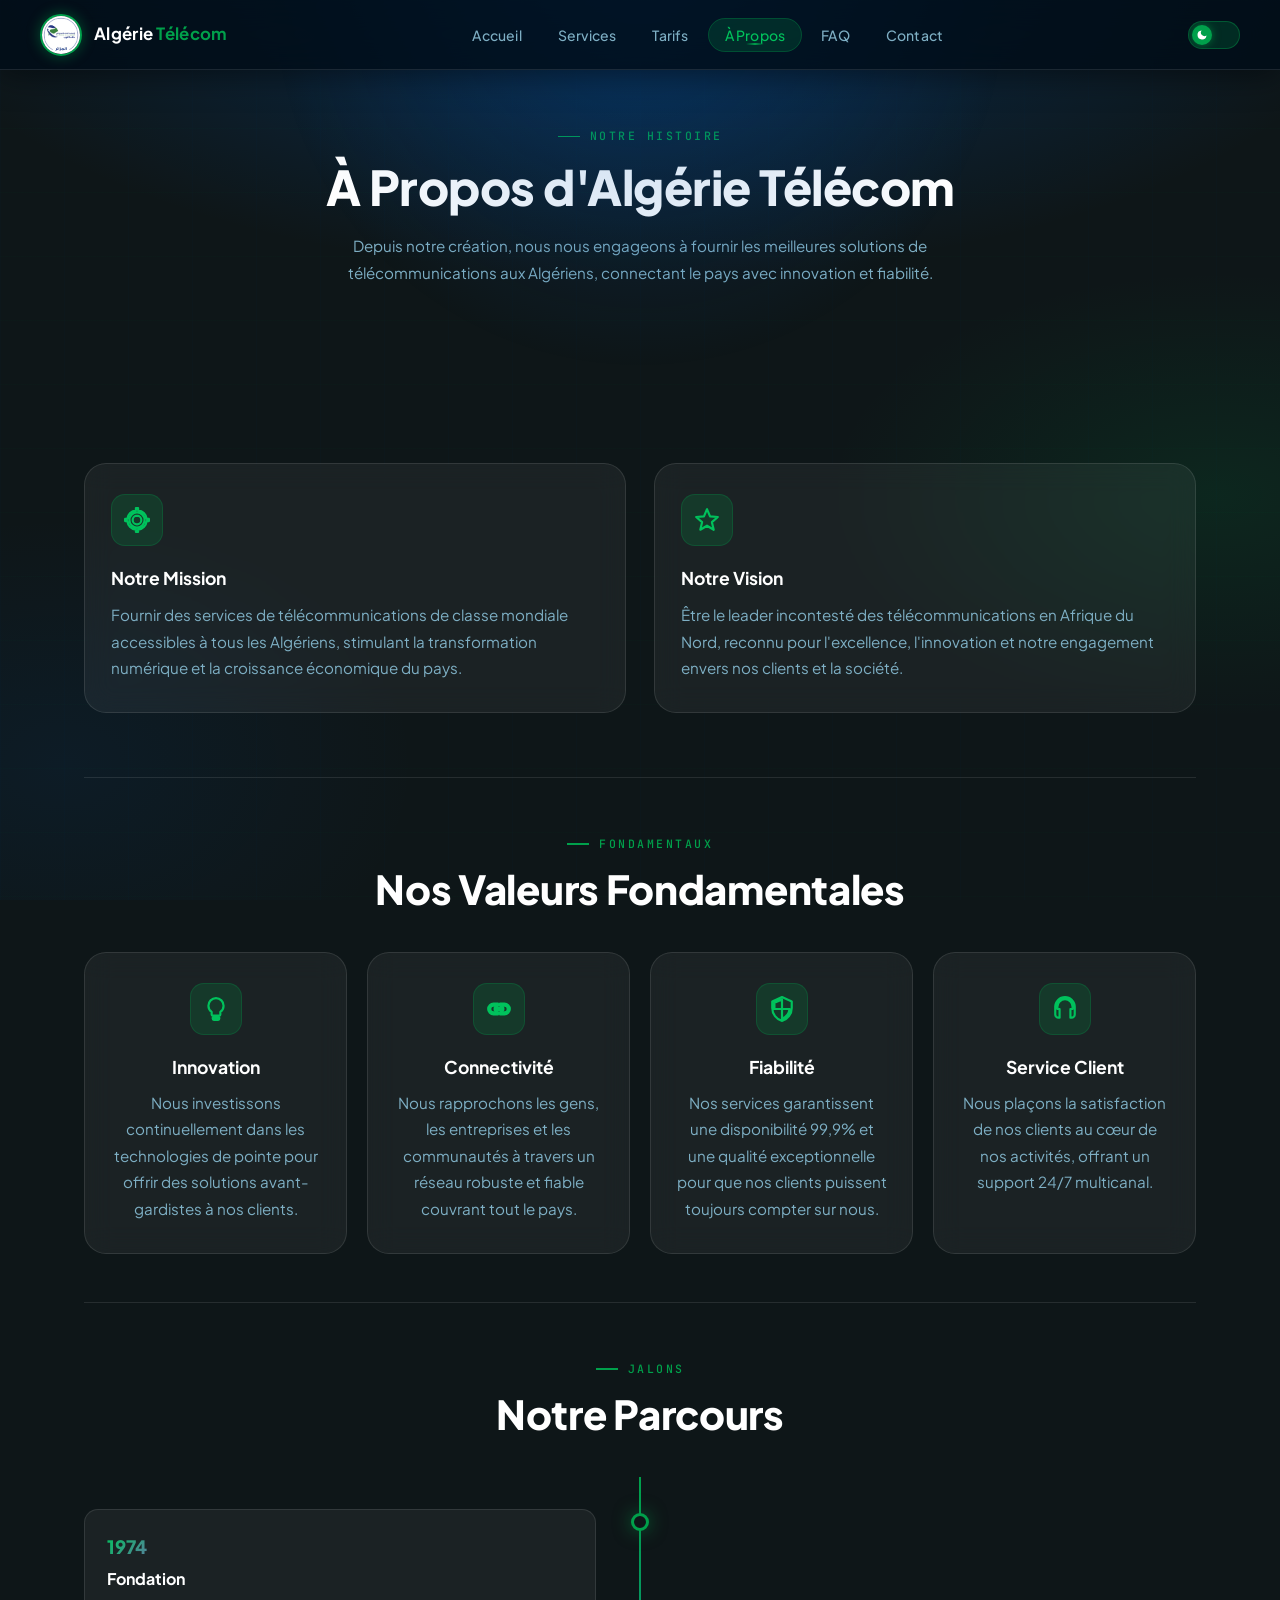
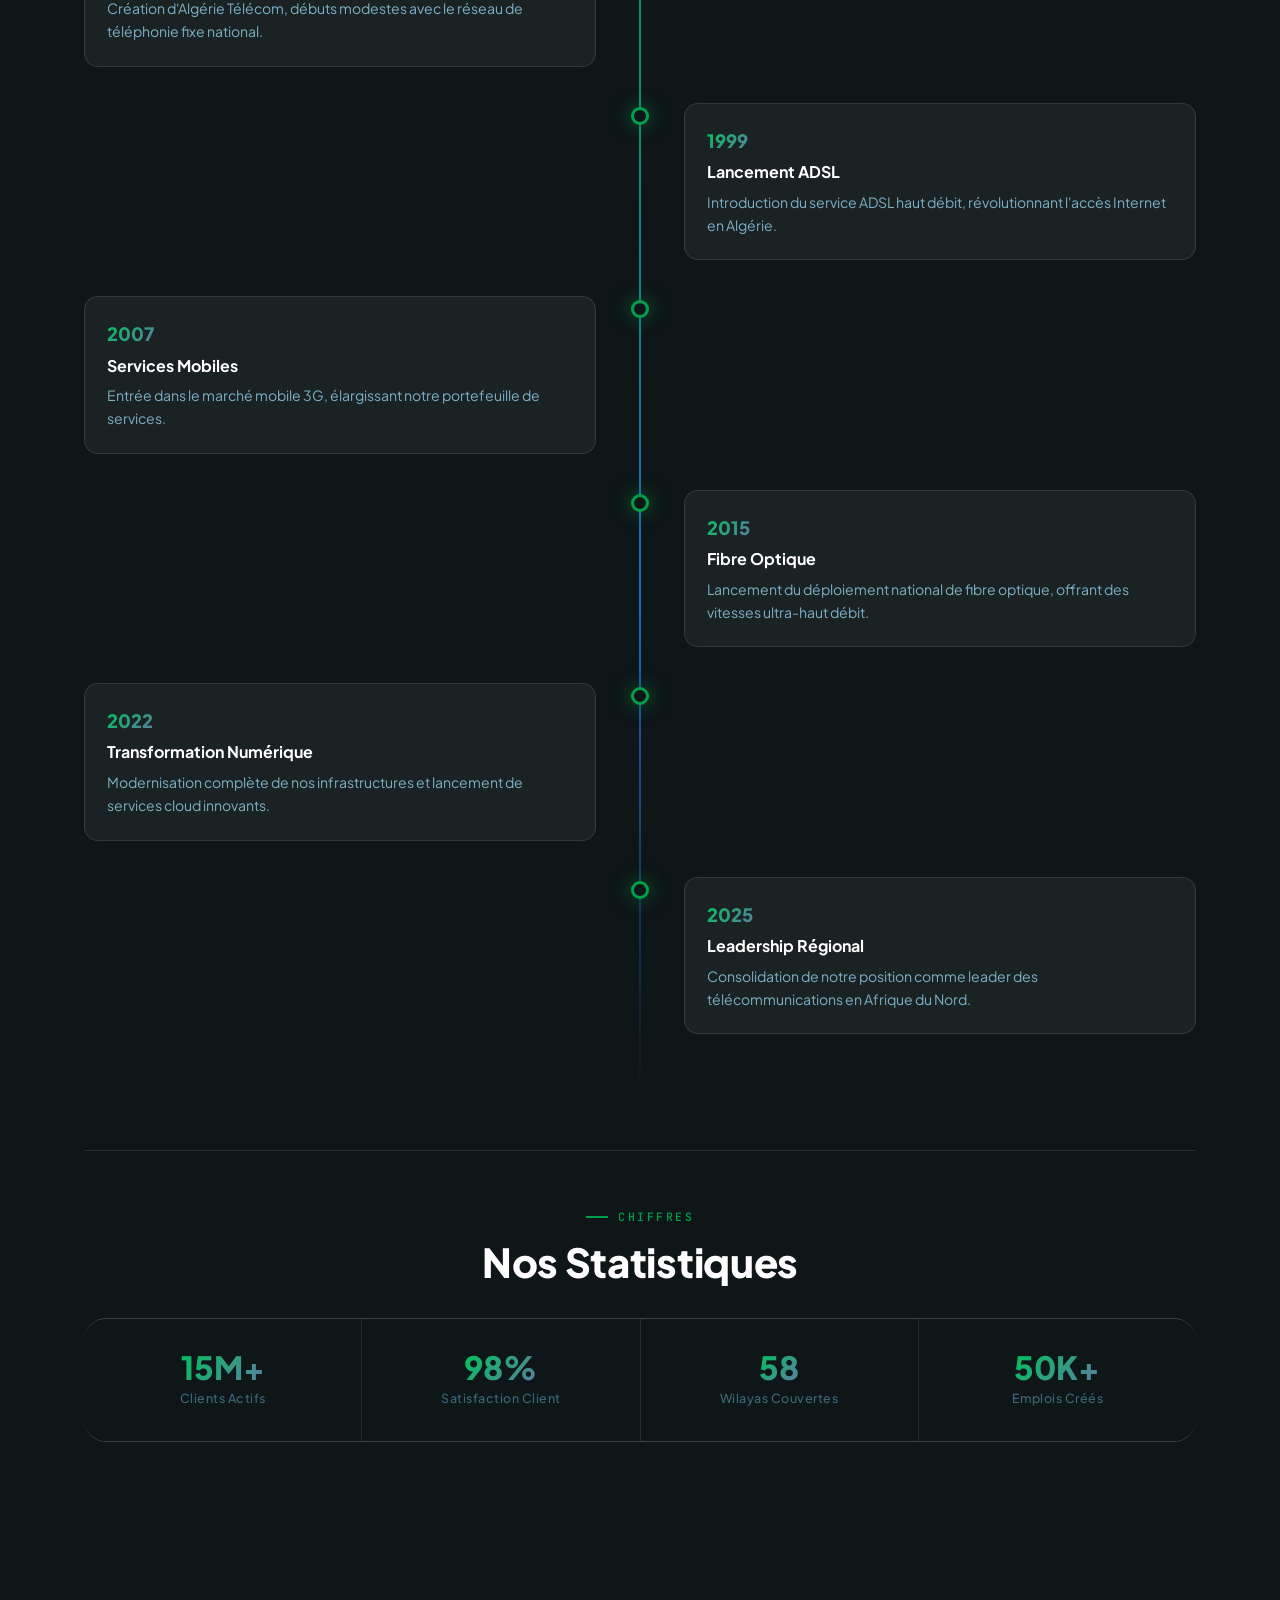
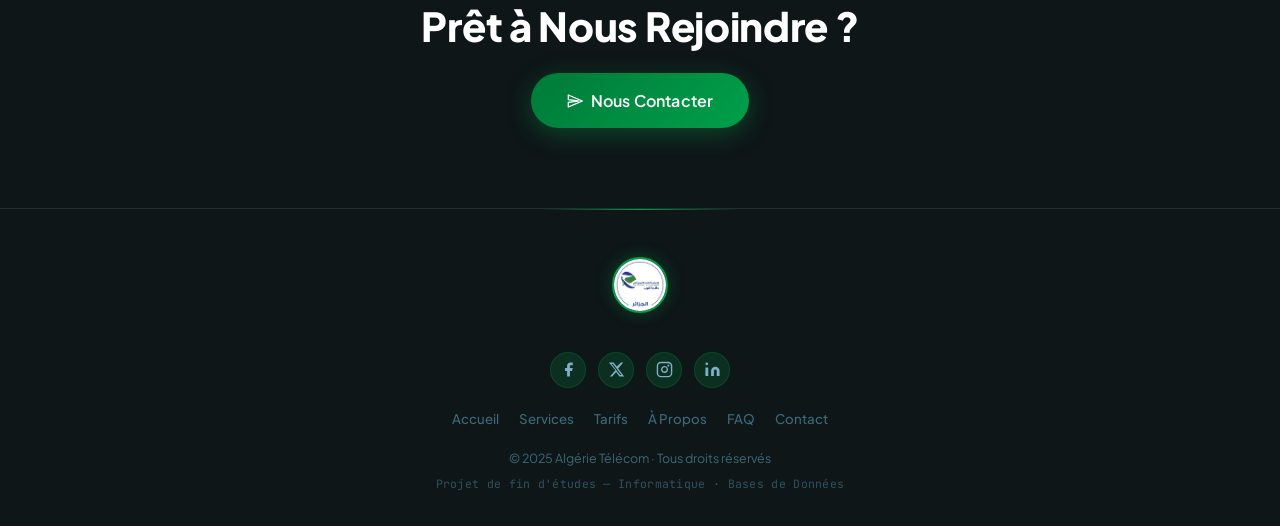
==== commit dbee96d6: "Update about page content and navigation links" ====
--- a/about.html
+++ b/about.html
@@ -5,8 +5,8 @@
   <meta charset="UTF-8">
   <meta name="viewport" content="width=device-width, initial-scale=1.0">
   <meta name="description"
-    content="Algérie Télécom — Le premier opérateur national de télécommunications connectant l'Algérie avec des solutions haut débit, mobiles et d'entreprise.">
-  <title>Algérie Télécom — Accueil</title>
+    content="À propos d'Algérie Télécom — Découvrez notre histoire, notre mission, nos valeurs et notre engagement envers la connectivité en Algérie.">
+  <title>À Propos — Algérie Télécom</title>
   <link rel="stylesheet" href="style.css">
   <script>if(localStorage.getItem('at-theme')==='light'){document.addEventListener('DOMContentLoaded',function(){document.body.classList.add('light-mode');});}</script>
 </head>
@@ -20,10 +20,10 @@
       <span class="nav-title">Algérie <span>Télécom</span></span>
     </a>
     <ul class="nav-links">
-      <li><a href="index.html" class="active">Accueil</a></li>
+      <li><a href="index.html">Accueil</a></li>
       <li><a href="services.html">Services</a></li>
       <li><a href="tarif.html">Tarifs</a></li>
-      <li><a href="about.html">À Propos</a></li>
+      <li><a href="about.html" class="active">À Propos</a></li>
       <li><a href="faq.html">FAQ</a></li>
       <li><a href="contact.html">Contact</a></li>
     </ul>
@@ -44,162 +44,229 @@
 
   <div class="page-wrapper">
 
-    <!-- ── Hero ── -->
-    <section class="hero">
-      <div class="hero-glow"></div>
-      <div style="width:100%;max-width:760px;margin:0 auto;text-align:center;">
-        <img src="Algerie_Telecom.svg.png" alt="Algérie Télécom" class="hero-logo">
-        <div class="hero-badge" style="margin-top:22px;">Toujours proche · دائما أقرب</div>
-        <h1>Bienvenue chez<br>Algérie Télécom</h1>
-        <p>Le premier opérateur national de télécommunications — connectant l'Algérie avec des solutions haut débit,
-          mobiles et d'entreprise.</p>
-        <div style="display:flex;gap:12px;justify-content:center;flex-wrap:wrap;margin-top:8px;">
-          <a href="services.html" class="btn btn-primary">
-            <!-- rocket -->
-            <svg viewBox="0 0 24 24">
-              <path
-                d="M9.19 6.35c-2.04 2.29-3.44 5.58-3.57 5.89L2 10.69l4.05-4.05c.47-.47 1.15-.65 1.81-.51l1.33.22zM11.17 17c.31-.13 3.58-1.53 5.87-3.57l.22 1.32c.14.66-.04 1.34-.51 1.81L12.7 20.5l-1.53-3.5zm5.56-11.19c-2.08-2.08-5.15-2.66-7.53-1.44L14.33 9.5l2.4-3.69zm-9.28 9.28c-1.08-1.08-1.08-2.83 0-3.91s2.83-1.08 3.91 0 1.08 2.83 0 3.91-2.83 1.08-3.91 0zM16.7 13.87c-1.22 2.38-1.8 5.45.28 7.53l3.69-2.4-4.13-5.13zm-13.57.28L2 15.28 8.72 22l1.13-1.13c.47-.47.65-1.15.51-1.81l-.22-1.33c-.31.13-3.58 1.53-5.87 3.57z" />
-            </svg>
-            Nos Services
-          </a>
-          <a href="contact.html" class="btn btn-outline">Nous Contacter</a>
-        </div>
-      </div>
-    </section>
-
-    <!-- ── Stats ── -->
-    <div class="stats-row">
-      <div class="stat-box">
-        <span class="stat-number">15M+</span>
-        <span class="stat-label">Abonnés</span>
-      </div>
-      <div class="stat-box">
-        <span class="stat-number" id="stat-wilayas">58</span>
-        <span class="stat-label">Wilayas couvertes</span>
-      </div>
-      <div class="stat-box">
-        <span class="stat-number">1 Gbps</span>
-        <span class="stat-label">Fibre Optique</span>
-      </div>
-      <div class="stat-box">
-        <span class="stat-number">24/7</span>
-        <span class="stat-label">Support Client</span>
-      </div>
+    <!-- ── En-tête ── -->
+    <div class="services-hero">
+      <div class="section-label" style="justify-content:center;">Notre Histoire</div>
+      <h2 style="font-size:clamp(2rem,4vw,3rem);font-weight:800;color:#fff;letter-spacing:-0.5px;margin-bottom:16px;">À
+        Propos d'Algérie Télécom</h2>
+      <p style="max-width:600px;margin:0 auto 48px;line-height:1.8;">
+        Depuis notre création, nous nous engageons à fournir les meilleures solutions de télécommunications aux
+        Algériens, connectant le pays avec innovation et fiabilité.
+      </p>
     </div>
 
-    <hr class="divider">
-
-    <!-- ── Présentation ── -->
     <section class="section">
-      <div class="section-label">À Propos</div>
-      <h2>Le Pionnier des<br>Télécommunications</h2>
-      <p>Algérie Télécom est la principale entreprise de télécommunications en Algérie, engagée à fournir une
-        connectivité fiable, rapide et innovante à travers tout le territoire national.</p>
-
-      <div class="cards-grid">
+
+      <!-- Mission & Vision -->
+      <div style="display:grid;grid-template-columns:repeat(auto-fit,minmax(280px,1fr));gap:28px;margin-bottom:64px;">
         <div class="card">
           <div class="card-icon">
-            <!-- globe / internet -->
-            <svg viewBox="0 0 24 24">
-              <path
-                d="M12 2C6.48 2 2 6.48 2 12s4.48 10 10 10 10-4.48 10-10S17.52 2 12 2zm-1 17.93c-3.95-.49-7-3.85-7-7.93 0-.62.08-1.21.21-1.79L9 15v1c0 1.1.9 2 2 2v1.93zm6.9-2.54c-.26-.81-1-1.39-1.9-1.39h-1v-3c0-.55-.45-1-1-1H8v-2h2c.55 0 1-.45 1-1V7h2c1.1 0 2-.9 2-2v-.41c2.93 1.19 5 4.06 5 7.41 0 2.08-.8 3.97-2.1 5.39z" />
-            </svg>
-          </div>
-          <h3>Internet Haut Débit</h3>
-          <p>Surfer, télécharger et communiquer à grande vitesse grâce à notre infrastructure ADSL et Fibre Optique de
-            dernière génération.</p>
+            <!-- target / gps_fixed -->
+            <svg viewBox="0 0 24 24">
+              <path
+                d="M12 8c-2.21 0-4 1.79-4 4s1.79 4 4 4 4-1.79 4-4-1.79-4-4-4zm8.94 3A8.994 8.994 0 0 0 13 3.06V1h-2v2.06A8.994 8.994 0 0 0 3.06 11H1v2h2.06A8.994 8.994 0 0 0 11 20.94V23h2v-2.06A8.994 8.994 0 0 0 20.94 13H23v-2h-2.06zM12 19c-3.87 0-7-3.13-7-7s3.13-7 7-7 7 3.13 7 7-3.13 7-7 7z" />
+            </svg>
+          </div>
+          <h3>Notre Mission</h3>
+          <p>Fournir des services de télécommunications de classe mondiale accessibles à tous les Algériens, stimulant
+            la transformation numérique et la croissance économique du pays.</p>
         </div>
         <div class="card">
           <div class="card-icon">
-            <!-- smartphone -->
-            <svg viewBox="0 0 24 24">
-              <path
-                d="M17 1.01L7 1c-1.1 0-2 .9-2 2v18c0 1.1.9 2 2 2h10c1.1 0 2-.9 2-2V3c0-1.1-.9-1.99-2-1.99zM17 19H7V5h10v14z" />
-            </svg>
-          </div>
-          <h3>Services Mobiles</h3>
-          <p>Restez connecté avec vos proches où que vous soyez grâce à notre réseau mobile à couverture nationale
-            étendue.</p>
-        </div>
-        <div class="card">
-          <div class="card-icon">
-            <!-- business building -->
-            <svg viewBox="0 0 24 24">
-              <path
-                d="M12 7V3H2v18h20V7H12zM6 19H4v-2h2v2zm0-4H4v-2h2v2zm0-4H4V9h2v2zm0-4H4V5h2v2zm4 12H8v-2h2v2zm0-4H8v-2h2v2zm0-4H8V9h2v2zm0-4H8V5h2v2zm10 12h-8v-2h2v-2h-2v-2h2v-2h-2V9h8v10zm-2-8h-2v2h2v-2zm0 4h-2v2h2v-2z" />
-            </svg>
-          </div>
-          <h3>Solutions Entreprise</h3>
-          <p>Optimisez vos communications professionnelles avec nos offres dédiées : VPN, téléphonie IP, connectivité
-            sécurisée.</p>
-        </div>
-      </div>
+            <!-- star -->
+            <svg viewBox="0 0 24 24">
+              <path d="M12 17.27L18.18 21l-1.64-7.03L22 9.24l-7.19-.61L12 2 9.19 8.63 2 9.24l5.46 4.73L5.82 21z" />
+            </svg>
+          </div>
+          <h3>Notre Vision</h3>
+          <p>Être le leader incontesté des télécommunications en Afrique du Nord, reconnu pour l'excellence,
+            l'innovation et notre engagement envers nos clients et la société.</p>
+        </div>
+      </div>
+
+      <hr class="divider" style="margin:48px 0;">
+
+      <!-- Valeurs -->
+      <div style="text-align:center;margin-bottom:40px;">
+        <div class="section-label" style="justify-content:center;margin-bottom:12px;">Fondamentaux</div>
+        <h2 style="margin-bottom:0;">Nos Valeurs Fondamentales</h2>
+      </div>
+
+      <div class="values-grid">
+        <div class="value-card">
+          <div class="value-icon">
+            <!-- lightbulb / innovation -->
+            <svg viewBox="0 0 24 24">
+              <path
+                d="M9 21c0 .55.45 1 1 1h4c.55 0 1-.45 1-1v-1H9v1zm3-19C8.14 2 5 5.14 5 9c0 2.38 1.19 4.47 3 5.74V17c0 .55.45 1 1 1h6c.55 0 1-.45 1-1v-2.26c1.81-1.27 3-3.36 3-5.74 0-3.86-3.14-7-7-7z" />
+            </svg>
+          </div>
+          <h3>Innovation</h3>
+          <p>Nous investissons continuellement dans les technologies de pointe pour offrir des solutions avant-gardistes
+            à nos clients.</p>
+        </div>
+        <div class="value-card">
+          <div class="value-icon">
+            <!-- link / chain -->
+            <svg viewBox="0 0 24 24">
+              <path
+                d="M3.9 12c0-1.71 1.39-3.1 3.1-3.1h4V7H7c-2.76 0-5 2.24-5 5s2.24 5 5 5h4v-1.9H7c-1.71 0-3.1-1.39-3.1-3.1zM8 13h8v-2H8v2zm9-6h-4v1.9h4c1.71 0 3.1 1.39 3.1 3.1s-1.39 3.1-3.1 3.1h-4V17h4c2.76 0 5-2.24 5-5s-2.24-5-5-5z" />
+            </svg>
+          </div>
+          <h3>Connectivité</h3>
+          <p>Nous rapprochons les gens, les entreprises et les communautés à travers un réseau robuste et fiable
+            couvrant tout le pays.</p>
+        </div>
+        <div class="value-card">
+          <div class="value-icon">
+            <!-- shield -->
+            <svg viewBox="0 0 24 24">
+              <path
+                d="M12 1L3 5v6c0 5.55 3.84 10.74 9 12 5.16-1.26 9-6.45 9-12V5l-9-4zm0 10.99h7c-.53 4.12-3.28 7.79-7 8.94V12H5V6.3l7-3.11v8.8z" />
+            </svg>
+          </div>
+          <h3>Fiabilité</h3>
+          <p>Nos services garantissent une disponibilité 99,9% et une qualité exceptionnelle pour que nos clients
+            puissent toujours compter sur nous.</p>
+        </div>
+        <div class="value-card">
+          <div class="value-icon">
+            <!-- support agent / headset -->
+            <svg viewBox="0 0 24 24">
+              <path
+                d="M12 1c-4.97 0-9 4.03-9 9v7c0 1.66 1.34 3 3 3h1v-8H5v-2c0-3.87 3.13-7 7-7s7 3.13 7 7v2h-2v8h1c1.66 0 3-1.34 3-3v-7c0-4.97-4.03-9-9-9z" />
+            </svg>
+          </div>
+          <h3>Service Client</h3>
+          <p>Nous plaçons la satisfaction de nos clients au cœur de nos activités, offrant un support 24/7 multicanal.
+          </p>
+        </div>
+      </div>
+
+      <hr class="divider" style="margin:48px 0;">
+
+      <!-- Timeline -->
+      <div style="text-align:center;margin-bottom:40px;">
+        <div class="section-label" style="justify-content:center;margin-bottom:12px;">Jalons</div>
+        <h2 style="margin-bottom:0;">Notre Parcours</h2>
+      </div>
+
+      <div class="timeline">
+        <div class="timeline-item">
+          <div class="timeline-dot"></div>
+          <div class="timeline-content">
+            <div class="timeline-year">1974</div>
+            <div class="timeline-title">Fondation</div>
+            <div class="timeline-description">Création d'Algérie Télécom, débuts modestes avec le réseau de téléphonie
+              fixe national.</div>
+          </div>
+        </div>
+        <div class="timeline-item">
+          <div class="timeline-dot"></div>
+          <div class="timeline-content">
+            <div class="timeline-year">1999</div>
+            <div class="timeline-title">Lancement ADSL</div>
+            <div class="timeline-description">Introduction du service ADSL haut débit, révolutionnant l'accès Internet
+              en Algérie.</div>
+          </div>
+        </div>
+        <div class="timeline-item">
+          <div class="timeline-dot"></div>
+          <div class="timeline-content">
+            <div class="timeline-year">2007</div>
+            <div class="timeline-title">Services Mobiles</div>
+            <div class="timeline-description">Entrée dans le marché mobile 3G, élargissant notre portefeuille de
+              services.</div>
+          </div>
+        </div>
+        <div class="timeline-item">
+          <div class="timeline-dot"></div>
+          <div class="timeline-content">
+            <div class="timeline-year">2015</div>
+            <div class="timeline-title">Fibre Optique</div>
+            <div class="timeline-description">Lancement du déploiement national de fibre optique, offrant des vitesses
+              ultra-haut débit.</div>
+          </div>
+        </div>
+        <div class="timeline-item">
+          <div class="timeline-dot"></div>
+          <div class="timeline-content">
+            <div class="timeline-year">2022</div>
+            <div class="timeline-title">Transformation Numérique</div>
+            <div class="timeline-description">Modernisation complète de nos infrastructures et lancement de services
+              cloud innovants.</div>
+          </div>
+        </div>
+        <div class="timeline-item">
+          <div class="timeline-dot"></div>
+          <div class="timeline-content">
+            <div class="timeline-year">2025</div>
+            <div class="timeline-title">Leadership Régional</div>
+            <div class="timeline-description">Consolidation de notre position comme leader des télécommunications en
+              Afrique du Nord.</div>
+          </div>
+        </div>
+      </div>
+
+      <hr class="divider" style="margin:48px 0;">
+
+      <!-- Statistiques -->
+      <div style="text-align:center;margin-bottom:32px;">
+        <div class="section-label" style="justify-content:center;margin-bottom:12px;">Chiffres</div>
+        <h2 style="margin-bottom:0;">Nos Statistiques</h2>
+      </div>
+
+      <div class="stats-row" style="border-radius:var(--radius-lg);overflow:hidden;">
+        <div class="stat-box">
+          <span class="stat-number">15M+</span>
+          <span class="stat-label">Clients Actifs</span>
+        </div>
+        <div class="stat-box">
+          <span class="stat-number">98%</span>
+          <span class="stat-label">Satisfaction Client</span>
+        </div>
+        <div class="stat-box">
+          <span class="stat-number">58</span>
+          <span class="stat-label">Wilayas Couvertes</span>
+        </div>
+        <div class="stat-box">
+          <span class="stat-number">50K+</span>
+          <span class="stat-label">Emplois Créés</span>
+        </div>
+      </div>
+
     </section>
 
-    <hr class="divider">
-
-    <!-- ── Nos Offres ── -->
-    <section class="section">
-      <div class="section-label">Nos Offres</div>
-      <h2>Des Solutions pour<br>Chaque Besoin</h2>
-      <p>De la fibre optique ultra-rapide aux solutions d'entreprise, une offre adaptée à chaque client.</p>
-
-      <div class="cards-grid">
-        <div class="card">
-          <div class="card-icon">
-            <!-- bolt / lightning -->
-            <svg viewBox="0 0 24 24">
-              <path d="M7 2v11h3v9l7-12h-4l4-8z" />
-            </svg>
-          </div>
-          <h3>ADSL</h3>
-          <p>Connexion haut débit accessible sur l'ensemble du réseau téléphonique national, idéale pour les
-            particuliers.</p>
-        </div>
-        <div class="card">
-          <div class="card-icon">
-            <!-- wifi / signal waves (fibre) -->
-            <svg viewBox="0 0 24 24">
-              <path
-                d="M1 9l2 2c4.97-4.97 13.03-4.97 18 0l2-2C16.93 2.93 7.08 2.93 1 9zm8 8l3 3 3-3c-1.65-1.66-4.34-1.66-6 0zm-4-4l2 2c2.76-2.76 7.24-2.76 10 0l2-2C15.14 9.14 8.87 9.14 5 13z" />
-            </svg>
-          </div>
-          <h3>Fibre Optique</h3>
-          <p>Vitesses exceptionnelles allant jusqu'à 1 Gbps grâce au réseau de fibre optique déployé dans les grandes
-            villes.</p>
-        </div>
-        <div class="card">
-          <div class="card-icon">
-            <!-- phone call -->
-            <svg viewBox="0 0 24 24">
-              <path
-                d="M6.62 10.79c1.44 2.83 3.76 5.14 6.59 6.59l2.2-2.2c.27-.27.67-.36 1.02-.24 1.12.37 2.33.57 3.57.57.55 0 1 .45 1 1V20c0 .55-.45 1-1 1-9.39 0-17-7.61-17-17 0-.55.45-1 1-1h3.5c.55 0 1 .45 1 1 0 1.25.2 2.45.57 3.57.11.35.03.74-.25 1.02l-2.2 2.2z" />
-            </svg>
-          </div>
-          <h3>Téléphonie Fixe</h3>
-          <p>Qualité d'appel remarquable et tarifs avantageux sur notre réseau de téléphonie fixe historique.</p>
-        </div>
-      </div>
-    </section>
+    <!-- ── CTA ── -->
+    <div style="text-align:center;padding:80px 24px;">
+      <h2 style="margin-bottom:24px;">Prêt à Nous Rejoindre ?</h2>
+      <a href="contact.html" class="btn btn-primary" style="font-size:1rem;padding:15px 36px;">
+        <!-- mail send -->
+        <svg viewBox="0 0 24 24">
+          <path d="M2.01 21L23 12 2.01 3 2 10l15 2-15 2z" />
+        </svg>
+        Nous Contacter
+      </a>
+    </div>
 
     <!-- ── Footer ── -->
     <footer class="footer">
       <img src="AlgerieTelecom.png" alt="Logo" class="footer-logo-img">
       <div class="footer-social">
-        <a href="#" title="Facebook" aria-label="Facebook"><svg viewBox="0 0 24 24" fill="currentColor" stroke="none">
+        <a href="https://www.facebook.com/AlgerieTelecom/?locale=fr_FR" title="Facebook" aria-label="Facebook"><svg viewBox="0 0 24 24" fill="currentColor" stroke="none">
             <path d="M18 2h-3a5 5 0 0 0-5 5v3H7v4h3v8h4v-8h3l1-4h-4V7a1 1 0 0 1 1-1h3z" />
           </svg></a>
-        <a href="#" title="Twitter" aria-label="Twitter"><svg viewBox="0 0 24 24" fill="currentColor" stroke="none">
+        <a href="https://x.com/Algerie_Telecom" title="Twitter" aria-label="Twitter"><svg viewBox="0 0 24 24" fill="currentColor" stroke="none">
             <path
               d="M18.244 2.25h3.308l-7.227 8.26 8.502 11.24H16.17l-4.714-6.231-5.401 6.231H2.746l7.73-8.835L1.254 2.25H8.08l4.259 5.63L18.245 2.25zm-1.161 17.52h1.833L7.084 4.126H5.117z" />
           </svg></a>
-        <a href="#" title="Instagram" aria-label="Instagram"><svg viewBox="0 0 24 24" fill="none" stroke="currentColor"
+        <a href="https://www.instagram.com/algerietelecom/" title="Instagram" aria-label="Instagram"><svg viewBox="0 0 24 24" fill="none" stroke="currentColor"
             stroke-width="2" stroke-linecap="round" stroke-linejoin="round">
             <rect x="2" y="2" width="20" height="20" rx="5" />
             <path d="M16 11.37A4 4 0 1 1 12.63 8 4 4 0 0 1 16 11.37z" />
             <line x1="17.5" y1="6.5" x2="17.51" y2="6.5" stroke-width="3" />
           </svg></a>
-        <a href="#" title="LinkedIn" aria-label="LinkedIn"><svg viewBox="0 0 24 24" fill="currentColor" stroke="none">
+        <a href="https://www.linkedin.com/company/algerie-telecom-/?originalSubdomain=dz" title="LinkedIn" aria-label="LinkedIn"><svg viewBox="0 0 24 24" fill="currentColor" stroke="none">
             <path d="M16 8a6 6 0 0 1 6 6v7h-4v-7a2 2 0 0 0-2-2 2 2 0 0 0-2 2v7h-4v-7a6 6 0 0 1 6-6zM2 9h4v12H2z" />
             <circle cx="4" cy="4" r="2" />
           </svg></a>
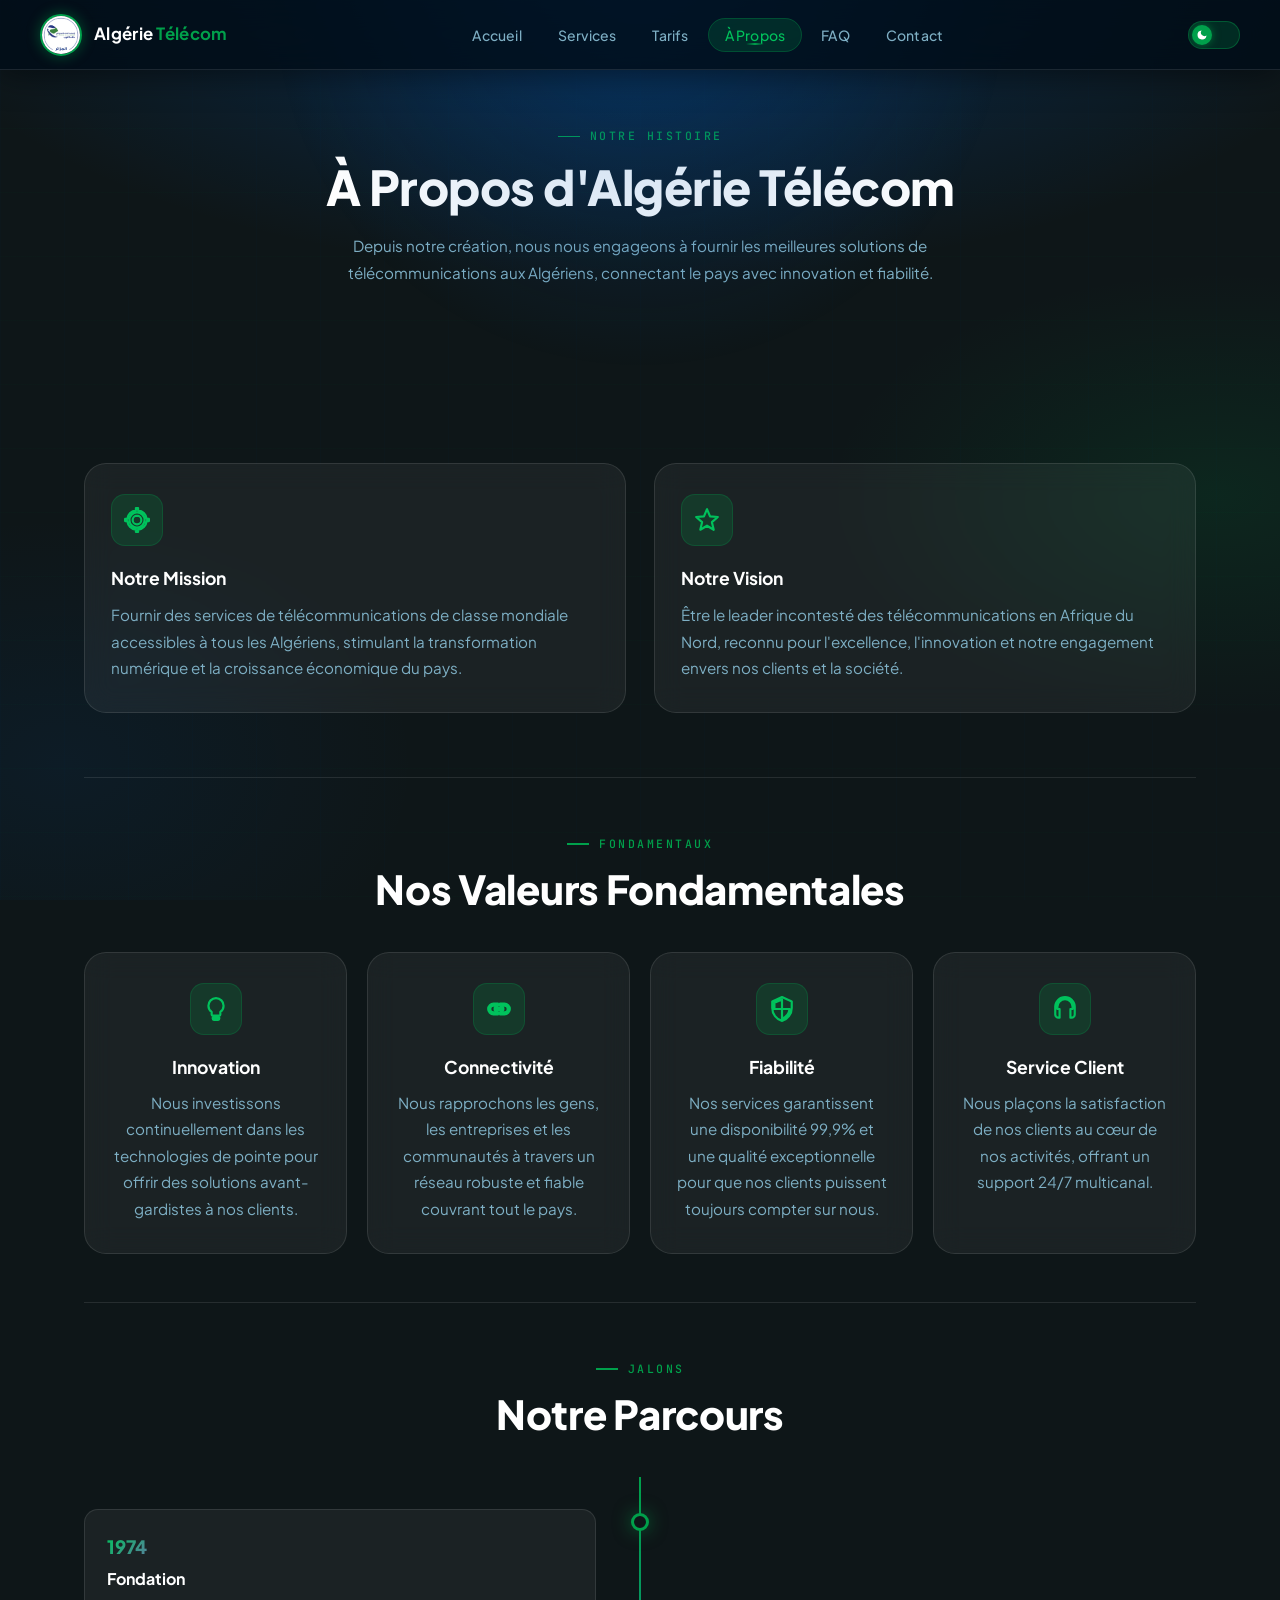
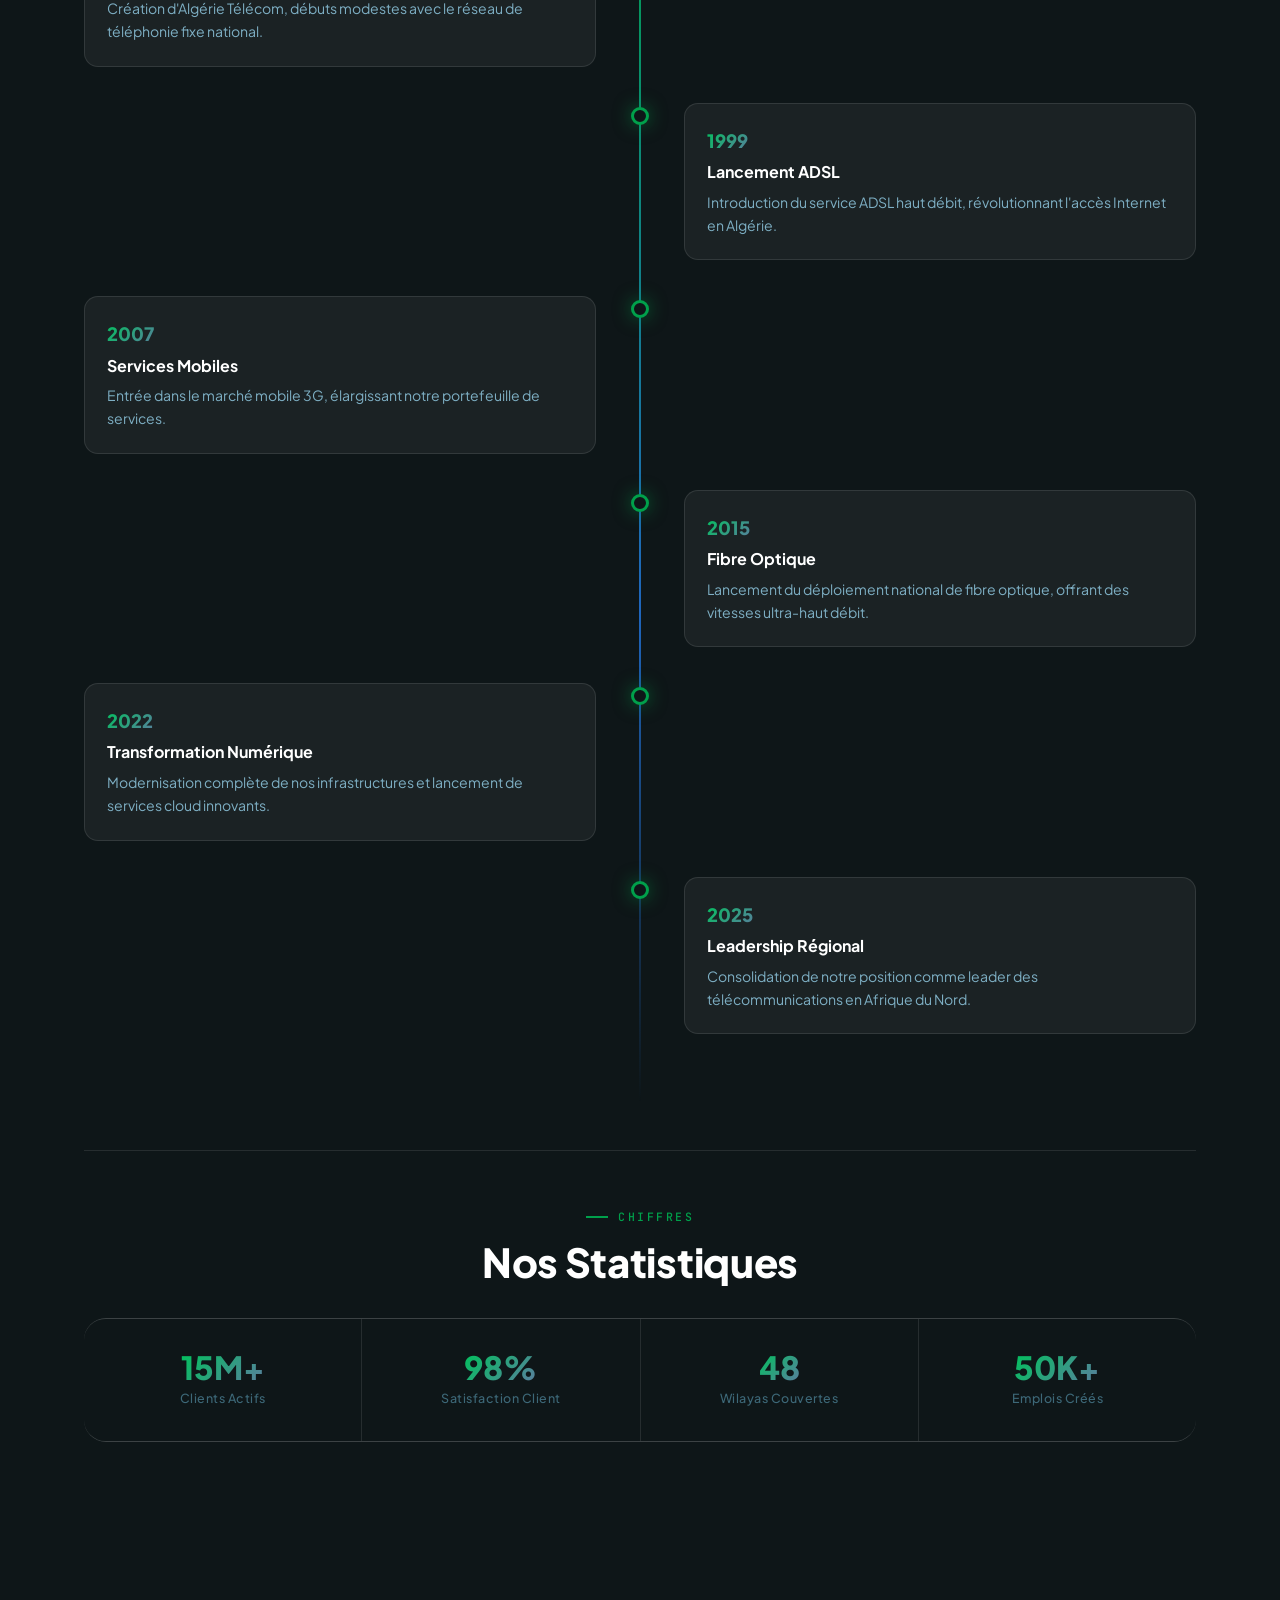
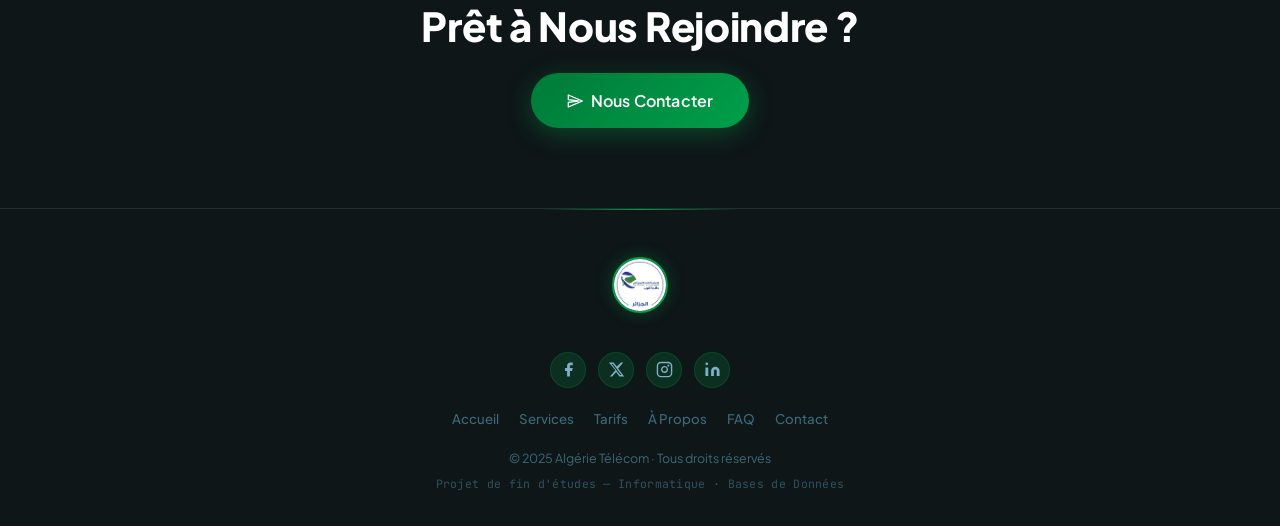
==== commit 5a08d11d: "Update theme script and statistics values in about.html" ====
--- a/about.html
+++ b/about.html
@@ -8,7 +8,7 @@
     content="À propos d'Algérie Télécom — Découvrez notre histoire, notre mission, nos valeurs et notre engagement envers la connectivité en Algérie.">
   <title>À Propos — Algérie Télécom</title>
   <link rel="stylesheet" href="style.css">
-  <script>if(localStorage.getItem('at-theme')==='light'){document.addEventListener('DOMContentLoaded',function(){document.body.classList.add('light-mode');});}</script>
+  <script>if(localStorage.getItem('at-theme')==='dark'){document.addEventListener('DOMContentLoaded',function(){document.body.classList.add('dark-mode');});}</script>
 </head>
 
 <body>
@@ -226,7 +226,7 @@
           <span class="stat-label">Satisfaction Client</span>
         </div>
         <div class="stat-box">
-          <span class="stat-number">58</span>
+          <span class="stat-number">48</span>
           <span class="stat-label">Wilayas Couvertes</span>
         </div>
         <div class="stat-box">
@@ -260,7 +260,7 @@
             <path
               d="M18.244 2.25h3.308l-7.227 8.26 8.502 11.24H16.17l-4.714-6.231-5.401 6.231H2.746l7.73-8.835L1.254 2.25H8.08l4.259 5.63L18.245 2.25zm-1.161 17.52h1.833L7.084 4.126H5.117z" />
           </svg></a>
-        <a href="https://www.instagram.com/algerietelecom/" title="Instagram" aria-label="Instagram"><svg viewBox="0 0 24 24" fill="none" stroke="currentColor"
+        <a href="https://www.instagram.com/algerietelecom" title="Instagram" aria-label="Instagram"><svg viewBox="0 0 24 24" fill="none" stroke="currentColor"
             stroke-width="2" stroke-linecap="round" stroke-linejoin="round">
             <rect x="2" y="2" width="20" height="20" rx="5" />
             <path d="M16 11.37A4 4 0 1 1 12.63 8 4 4 0 0 1 16 11.37z" />
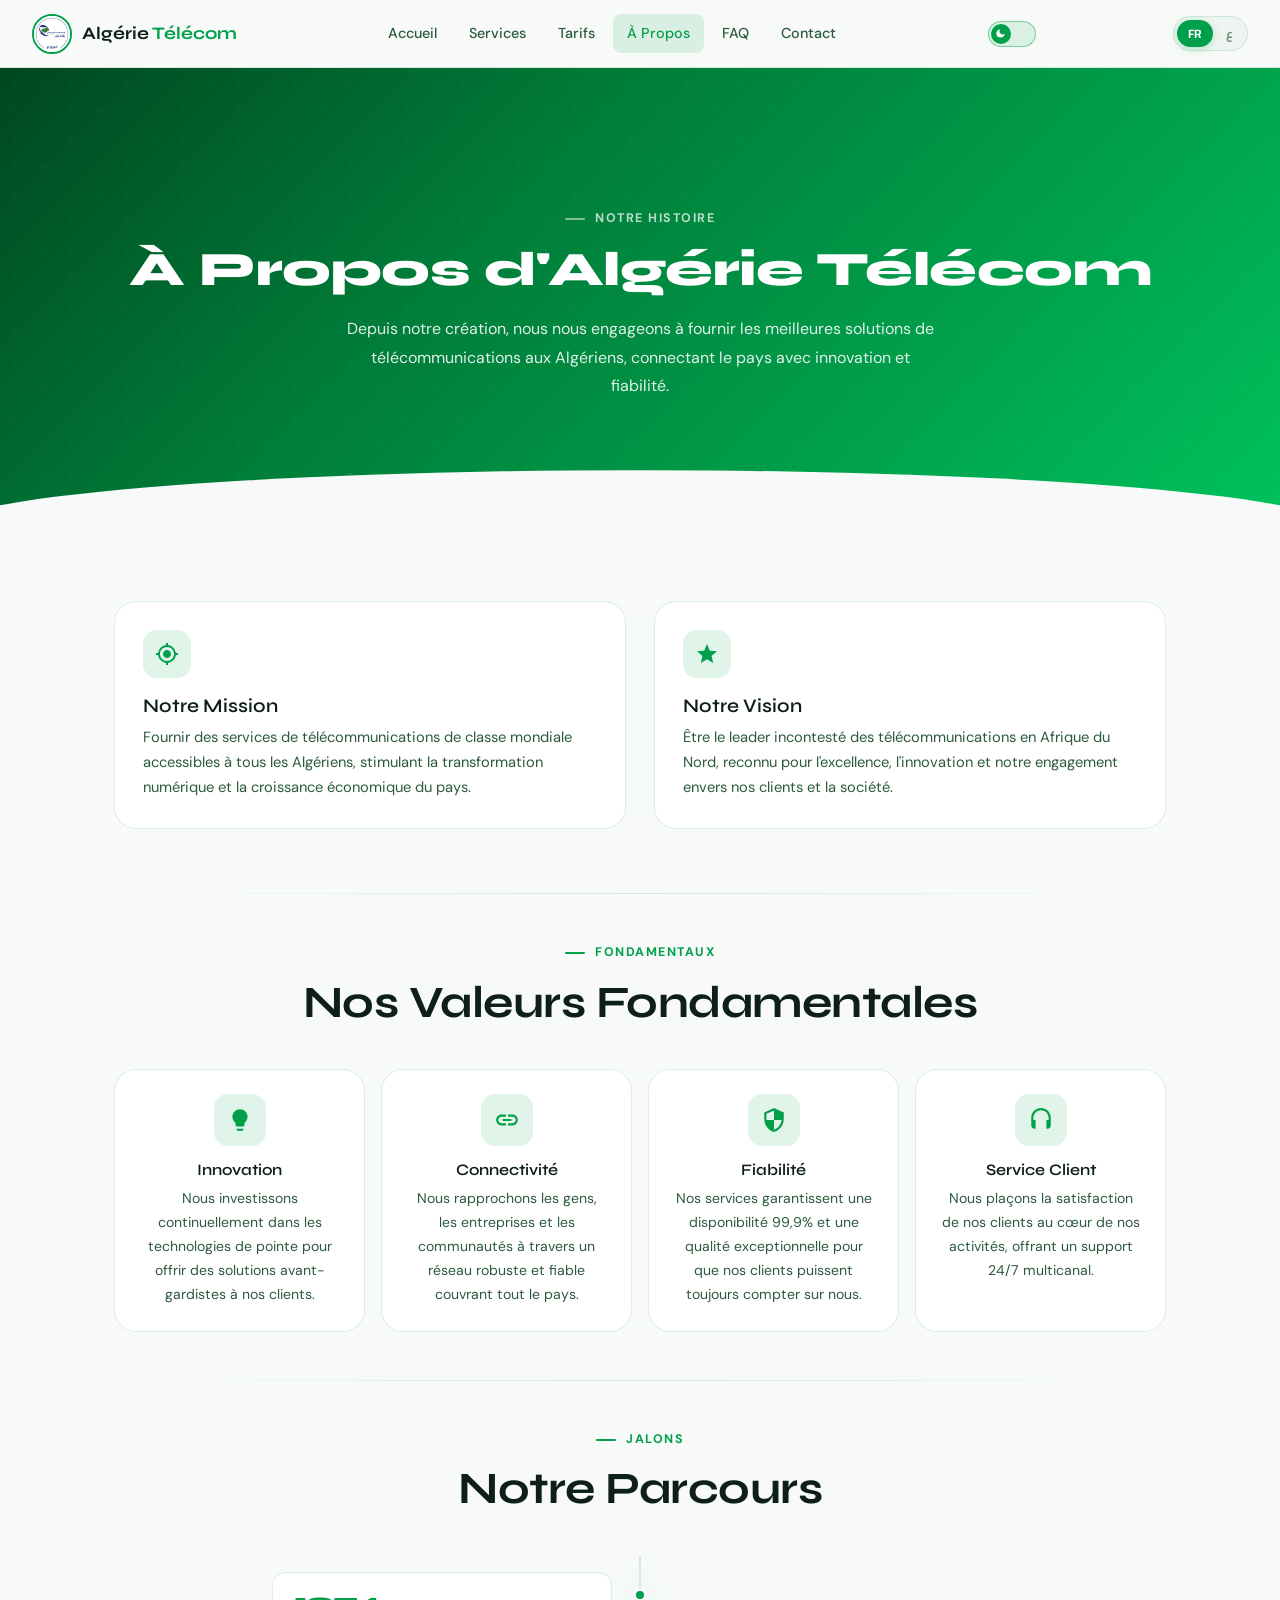
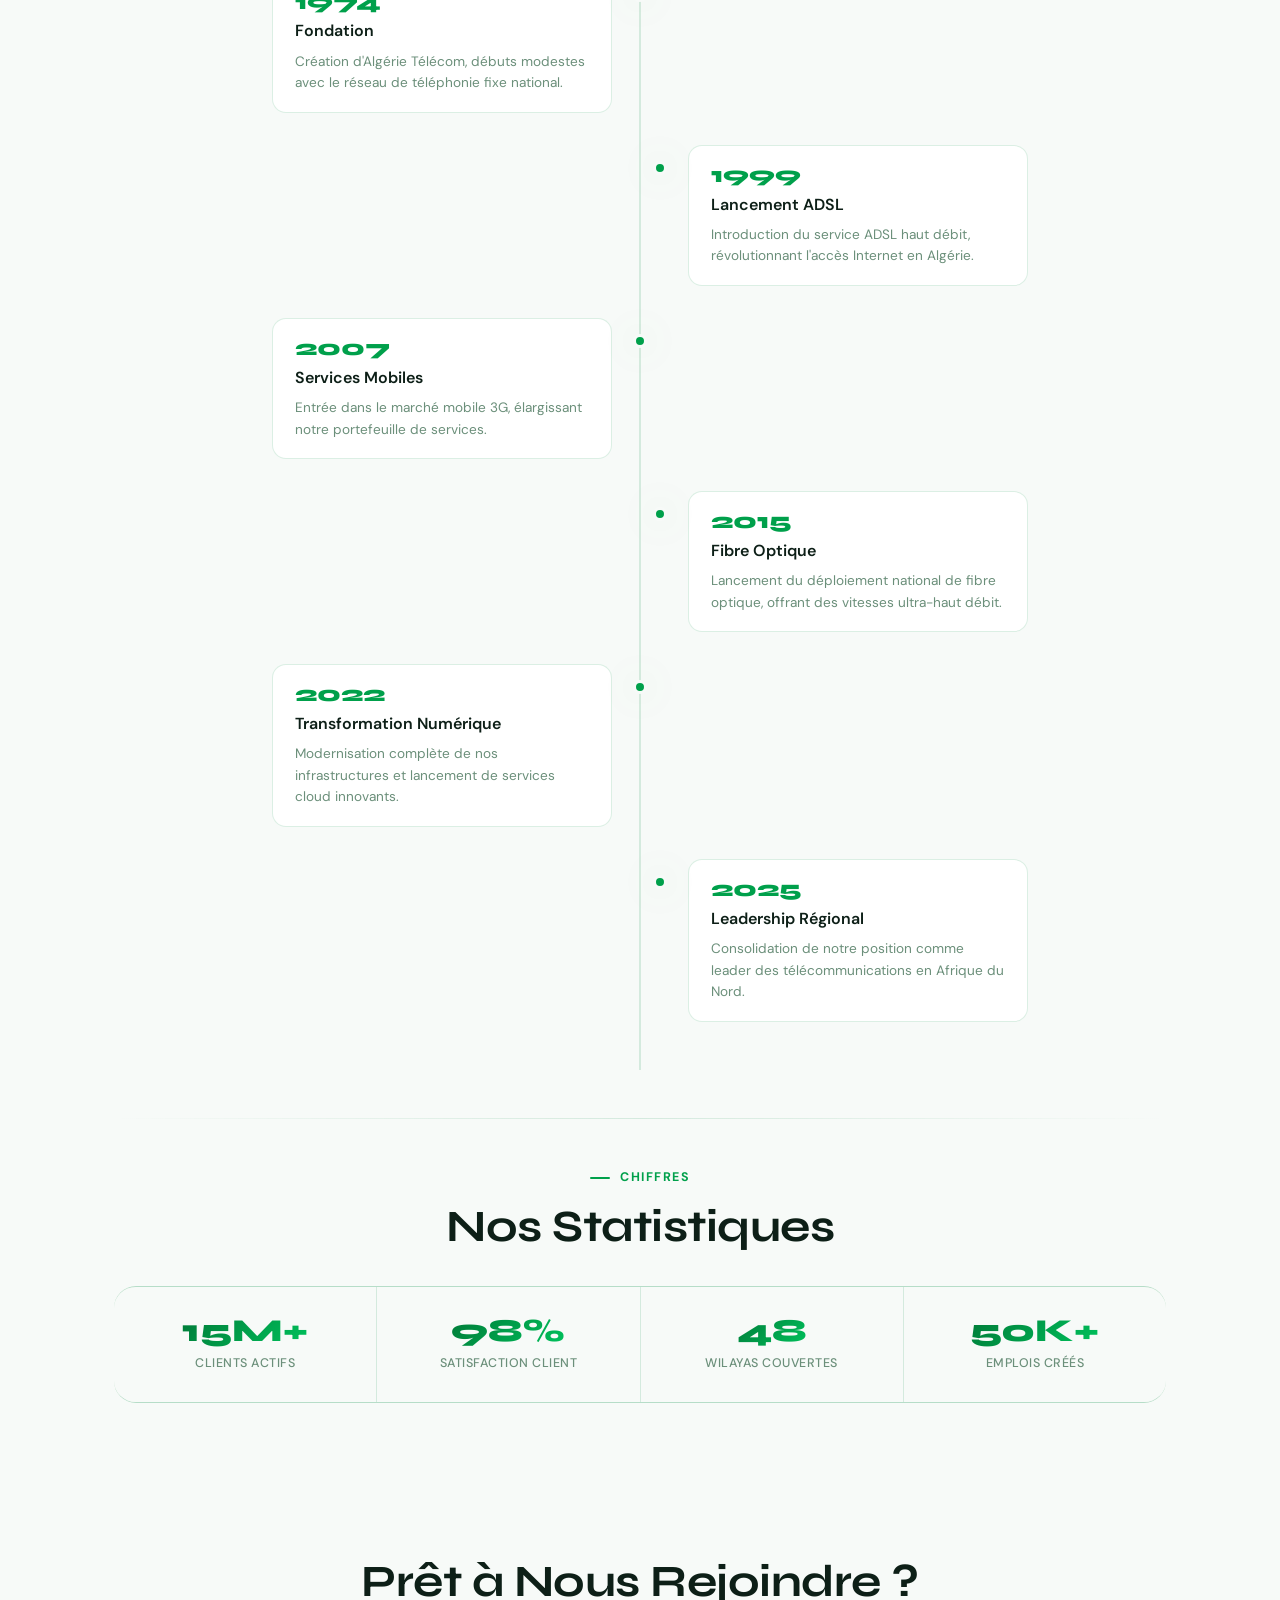
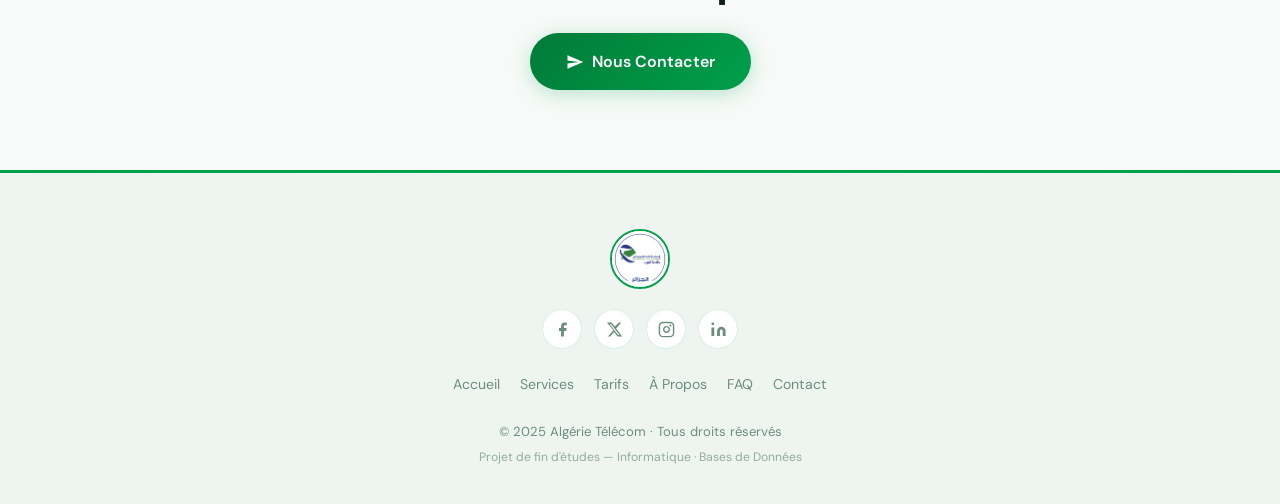
==== commit 34f865b3: "Add files via upload" ====
--- a/about.html
+++ b/about.html
@@ -1,17 +1,14 @@
 <!DOCTYPE html>
 <html lang="fr">
-
 <head>
   <meta charset="UTF-8">
   <meta name="viewport" content="width=device-width, initial-scale=1.0">
-  <meta name="description"
-    content="À propos d'Algérie Télécom — Découvrez notre histoire, notre mission, nos valeurs et notre engagement envers la connectivité en Algérie.">
+  <meta name="description" content="À propos d'Algérie Télécom — Découvrez notre histoire, notre mission, nos valeurs et notre engagement envers la connectivité en Algérie.">
   <title>À Propos — Algérie Télécom</title>
   <link rel="stylesheet" href="style.css">
-  <script>if(localStorage.getItem('at-theme')==='dark'){document.addEventListener('DOMContentLoaded',function(){document.body.classList.add('dark-mode');});}</script>
 </head>
-
 <body>
+<script>if(localStorage.getItem('at-theme')==='dark')document.body.classList.add('dark-mode');</script>
 
   <!-- ── Navigation ── -->
   <nav class="navbar">
@@ -30,13 +27,15 @@
           <button id="theme-toggle-btn" class="theme-toggle" aria-label="Basculer thème clair/sombre" title="Changer de thème">
         <div class="theme-toggle-track">
           <div class="theme-toggle-thumb">
-            <!-- moon (dark mode icon) -->
             <svg class="theme-toggle-icon icon-moon" viewBox="0 0 24 24"><path d="M21 12.79A9 9 0 1 1 11.21 3a7 7 0 0 0 9.79 9.79z"/></svg>
-            <!-- sun (light mode icon) -->
             <svg class="theme-toggle-icon icon-sun" viewBox="0 0 24 24"><path d="M12 4a8 8 0 1 0 0 16A8 8 0 0 0 12 4zm0-2a1 1 0 0 1 1 1v1a1 1 0 0 1-2 0V3a1 1 0 0 1 1-1zm0 18a1 1 0 0 1 1 1v1a1 1 0 0 1-2 0v-1a1 1 0 0 1 1-1zm9-9h1a1 1 0 0 1 0 2h-1a1 1 0 0 1 0-2zM3 12H2a1 1 0 0 1 0-2h1a1 1 0 0 1 0 2zm15.364-6.364.707-.707a1 1 0 1 1 1.414 1.414l-.707.707a1 1 0 0 1-1.414-1.414zM4.929 18.364l-.707.707a1 1 0 0 1-1.414-1.414l.707-.707a1 1 0 0 1 1.414 1.414zM18.364 19.07l.707.707a1 1 0 0 1-1.414 1.414l-.707-.707a1 1 0 0 1 1.414-1.414zM5.636 5.636 4.929 4.93a1 1 0 0 1 1.414-1.414l.707.707A1 1 0 1 1 5.636 5.636z"/></svg>
           </div>
         </div>
       </button>
+    <div class="lang-toggle-group" role="group" aria-label="Langue / لغة">
+      <button class="lang-option active" data-lang="fr">FR</button>
+      <button class="lang-option" data-lang="ar">ع</button>
+    </div>
     <button class="hamburger" aria-label="Menu">
       <span></span><span></span><span></span>
     </button>
@@ -46,12 +45,10 @@
 
     <!-- ── En-tête ── -->
     <div class="services-hero">
-      <div class="section-label" style="justify-content:center;">Notre Histoire</div>
-      <h2 style="font-size:clamp(2rem,4vw,3rem);font-weight:800;color:#fff;letter-spacing:-0.5px;margin-bottom:16px;">À
-        Propos d'Algérie Télécom</h2>
-      <p style="max-width:600px;margin:0 auto 48px;line-height:1.8;">
-        Depuis notre création, nous nous engageons à fournir les meilleures solutions de télécommunications aux
-        Algériens, connectant le pays avec innovation et fiabilité.
+      <div class="section-label" style="justify-content:center;" data-i18n="about.hero.label">Notre Histoire</div>
+      <h2 style="font-size:clamp(2rem,4vw,3rem);font-weight:800;color:#fff;letter-spacing:-0.5px;margin-bottom:16px;" data-i18n="about.hero.title">À Propos d'Algérie Télécom</h2>
+      <p style="max-width:600px;margin:0 auto 48px;line-height:1.8;" data-i18n="about.hero.desc">
+        Depuis notre création, nous nous engageons à fournir les meilleures solutions de télécommunications aux Algériens, connectant le pays avec innovation et fiabilité.
       </p>
     </div>
 
@@ -61,26 +58,17 @@
       <div style="display:grid;grid-template-columns:repeat(auto-fit,minmax(280px,1fr));gap:28px;margin-bottom:64px;">
         <div class="card">
           <div class="card-icon">
-            <!-- target / gps_fixed -->
-            <svg viewBox="0 0 24 24">
-              <path
-                d="M12 8c-2.21 0-4 1.79-4 4s1.79 4 4 4 4-1.79 4-4-1.79-4-4-4zm8.94 3A8.994 8.994 0 0 0 13 3.06V1h-2v2.06A8.994 8.994 0 0 0 3.06 11H1v2h2.06A8.994 8.994 0 0 0 11 20.94V23h2v-2.06A8.994 8.994 0 0 0 20.94 13H23v-2h-2.06zM12 19c-3.87 0-7-3.13-7-7s3.13-7 7-7 7 3.13 7 7-3.13 7-7 7z" />
-            </svg>
-          </div>
-          <h3>Notre Mission</h3>
-          <p>Fournir des services de télécommunications de classe mondiale accessibles à tous les Algériens, stimulant
-            la transformation numérique et la croissance économique du pays.</p>
+            <svg viewBox="0 0 24 24"><path d="M12 8c-2.21 0-4 1.79-4 4s1.79 4 4 4 4-1.79 4-4-1.79-4-4-4zm8.94 3A8.994 8.994 0 0 0 13 3.06V1h-2v2.06A8.994 8.994 0 0 0 3.06 11H1v2h2.06A8.994 8.994 0 0 0 11 20.94V23h2v-2.06A8.994 8.994 0 0 0 20.94 13H23v-2h-2.06zM12 19c-3.87 0-7-3.13-7-7s3.13-7 7-7 7 3.13 7 7-3.13 7-7 7z"/></svg>
+          </div>
+          <h3 data-i18n="about.mission.title">Notre Mission</h3>
+          <p data-i18n="about.mission.desc">Fournir des services de télécommunications de classe mondiale accessibles à tous les Algériens, stimulant la transformation numérique et la croissance économique du pays.</p>
         </div>
         <div class="card">
           <div class="card-icon">
-            <!-- star -->
-            <svg viewBox="0 0 24 24">
-              <path d="M12 17.27L18.18 21l-1.64-7.03L22 9.24l-7.19-.61L12 2 9.19 8.63 2 9.24l5.46 4.73L5.82 21z" />
-            </svg>
-          </div>
-          <h3>Notre Vision</h3>
-          <p>Être le leader incontesté des télécommunications en Afrique du Nord, reconnu pour l'excellence,
-            l'innovation et notre engagement envers nos clients et la société.</p>
+            <svg viewBox="0 0 24 24"><path d="M12 17.27L18.18 21l-1.64-7.03L22 9.24l-7.19-.61L12 2 9.19 8.63 2 9.24l5.46 4.73L5.82 21z"/></svg>
+          </div>
+          <h3 data-i18n="about.vision.title">Notre Vision</h3>
+          <p data-i18n="about.vision.desc">Être le leader incontesté des télécommunications en Afrique du Nord, reconnu pour l'excellence, l'innovation et notre engagement envers nos clients et la société.</p>
         </div>
       </div>
 
@@ -88,58 +76,38 @@
 
       <!-- Valeurs -->
       <div style="text-align:center;margin-bottom:40px;">
-        <div class="section-label" style="justify-content:center;margin-bottom:12px;">Fondamentaux</div>
-        <h2 style="margin-bottom:0;">Nos Valeurs Fondamentales</h2>
+        <div class="section-label" style="justify-content:center;margin-bottom:12px;" data-i18n="about.values.label">Fondamentaux</div>
+        <h2 style="margin-bottom:0;" data-i18n="about.values.title">Nos Valeurs Fondamentales</h2>
       </div>
 
       <div class="values-grid">
         <div class="value-card">
           <div class="value-icon">
-            <!-- lightbulb / innovation -->
-            <svg viewBox="0 0 24 24">
-              <path
-                d="M9 21c0 .55.45 1 1 1h4c.55 0 1-.45 1-1v-1H9v1zm3-19C8.14 2 5 5.14 5 9c0 2.38 1.19 4.47 3 5.74V17c0 .55.45 1 1 1h6c.55 0 1-.45 1-1v-2.26c1.81-1.27 3-3.36 3-5.74 0-3.86-3.14-7-7-7z" />
-            </svg>
-          </div>
-          <h3>Innovation</h3>
-          <p>Nous investissons continuellement dans les technologies de pointe pour offrir des solutions avant-gardistes
-            à nos clients.</p>
-        </div>
-        <div class="value-card">
-          <div class="value-icon">
-            <!-- link / chain -->
-            <svg viewBox="0 0 24 24">
-              <path
-                d="M3.9 12c0-1.71 1.39-3.1 3.1-3.1h4V7H7c-2.76 0-5 2.24-5 5s2.24 5 5 5h4v-1.9H7c-1.71 0-3.1-1.39-3.1-3.1zM8 13h8v-2H8v2zm9-6h-4v1.9h4c1.71 0 3.1 1.39 3.1 3.1s-1.39 3.1-3.1 3.1h-4V17h4c2.76 0 5-2.24 5-5s-2.24-5-5-5z" />
-            </svg>
-          </div>
-          <h3>Connectivité</h3>
-          <p>Nous rapprochons les gens, les entreprises et les communautés à travers un réseau robuste et fiable
-            couvrant tout le pays.</p>
-        </div>
-        <div class="value-card">
-          <div class="value-icon">
-            <!-- shield -->
-            <svg viewBox="0 0 24 24">
-              <path
-                d="M12 1L3 5v6c0 5.55 3.84 10.74 9 12 5.16-1.26 9-6.45 9-12V5l-9-4zm0 10.99h7c-.53 4.12-3.28 7.79-7 8.94V12H5V6.3l7-3.11v8.8z" />
-            </svg>
-          </div>
-          <h3>Fiabilité</h3>
-          <p>Nos services garantissent une disponibilité 99,9% et une qualité exceptionnelle pour que nos clients
-            puissent toujours compter sur nous.</p>
-        </div>
-        <div class="value-card">
-          <div class="value-icon">
-            <!-- support agent / headset -->
-            <svg viewBox="0 0 24 24">
-              <path
-                d="M12 1c-4.97 0-9 4.03-9 9v7c0 1.66 1.34 3 3 3h1v-8H5v-2c0-3.87 3.13-7 7-7s7 3.13 7 7v2h-2v8h1c1.66 0 3-1.34 3-3v-7c0-4.97-4.03-9-9-9z" />
-            </svg>
-          </div>
-          <h3>Service Client</h3>
-          <p>Nous plaçons la satisfaction de nos clients au cœur de nos activités, offrant un support 24/7 multicanal.
-          </p>
+            <svg viewBox="0 0 24 24"><path d="M9 21c0 .55.45 1 1 1h4c.55 0 1-.45 1-1v-1H9v1zm3-19C8.14 2 5 5.14 5 9c0 2.38 1.19 4.47 3 5.74V17c0 .55.45 1 1 1h6c.55 0 1-.45 1-1v-2.26c1.81-1.27 3-3.36 3-5.74 0-3.86-3.14-7-7-7z"/></svg>
+          </div>
+          <h3 data-i18n="about.innovation.title">Innovation</h3>
+          <p data-i18n="about.innovation.desc">Nous investissons continuellement dans les technologies de pointe pour offrir des solutions avant-gardistes à nos clients.</p>
+        </div>
+        <div class="value-card">
+          <div class="value-icon">
+            <svg viewBox="0 0 24 24"><path d="M3.9 12c0-1.71 1.39-3.1 3.1-3.1h4V7H7c-2.76 0-5 2.24-5 5s2.24 5 5 5h4v-1.9H7c-1.71 0-3.1-1.39-3.1-3.1zM8 13h8v-2H8v2zm9-6h-4v1.9h4c1.71 0 3.1 1.39 3.1 3.1s-1.39 3.1-3.1 3.1h-4V17h4c2.76 0 5-2.24 5-5s-2.24-5-5-5z"/></svg>
+          </div>
+          <h3 data-i18n="about.connectivity.title">Connectivité</h3>
+          <p data-i18n="about.connectivity.desc">Nous rapprochons les gens, les entreprises et les communautés à travers un réseau robuste et fiable couvrant tout le pays.</p>
+        </div>
+        <div class="value-card">
+          <div class="value-icon">
+            <svg viewBox="0 0 24 24"><path d="M12 1L3 5v6c0 5.55 3.84 10.74 9 12 5.16-1.26 9-6.45 9-12V5l-9-4zm0 10.99h7c-.53 4.12-3.28 7.79-7 8.94V12H5V6.3l7-3.11v8.8z"/></svg>
+          </div>
+          <h3 data-i18n="about.reliability.title">Fiabilité</h3>
+          <p data-i18n="about.reliability.desc">Nos services garantissent une disponibilité 99,9% et une qualité exceptionnelle pour que nos clients puissent toujours compter sur nous.</p>
+        </div>
+        <div class="value-card">
+          <div class="value-icon">
+            <svg viewBox="0 0 24 24"><path d="M12 1c-4.97 0-9 4.03-9 9v7c0 1.66 1.34 3 3 3h1v-8H5v-2c0-3.87 3.13-7 7-7s7 3.13 7 7v2h-2v8h1c1.66 0 3-1.34 3-3v-7c0-4.97-4.03-9-9-9z"/></svg>
+          </div>
+          <h3 data-i18n="about.service.title">Service Client</h3>
+          <p data-i18n="about.service.desc">Nous plaçons la satisfaction de nos clients au cœur de nos activités, offrant un support 24/7 multicanal.</p>
         </div>
       </div>
 
@@ -147,8 +115,8 @@
 
       <!-- Timeline -->
       <div style="text-align:center;margin-bottom:40px;">
-        <div class="section-label" style="justify-content:center;margin-bottom:12px;">Jalons</div>
-        <h2 style="margin-bottom:0;">Notre Parcours</h2>
+        <div class="section-label" style="justify-content:center;margin-bottom:12px;" data-i18n="about.timeline.label">Jalons</div>
+        <h2 style="margin-bottom:0;" data-i18n="about.timeline.title">Notre Parcours</h2>
       </div>
 
       <div class="timeline">
@@ -156,54 +124,48 @@
           <div class="timeline-dot"></div>
           <div class="timeline-content">
             <div class="timeline-year">1974</div>
-            <div class="timeline-title">Fondation</div>
-            <div class="timeline-description">Création d'Algérie Télécom, débuts modestes avec le réseau de téléphonie
-              fixe national.</div>
+            <div class="timeline-title" data-i18n="about.1974.title">Fondation</div>
+            <div class="timeline-description" data-i18n="about.1974.desc">Création d'Algérie Télécom, débuts modestes avec le réseau de téléphonie fixe national.</div>
           </div>
         </div>
         <div class="timeline-item">
           <div class="timeline-dot"></div>
           <div class="timeline-content">
             <div class="timeline-year">1999</div>
-            <div class="timeline-title">Lancement ADSL</div>
-            <div class="timeline-description">Introduction du service ADSL haut débit, révolutionnant l'accès Internet
-              en Algérie.</div>
+            <div class="timeline-title" data-i18n="about.1999.title">Lancement ADSL</div>
+            <div class="timeline-description" data-i18n="about.1999.desc">Introduction du service ADSL haut débit, révolutionnant l'accès Internet en Algérie.</div>
           </div>
         </div>
         <div class="timeline-item">
           <div class="timeline-dot"></div>
           <div class="timeline-content">
             <div class="timeline-year">2007</div>
-            <div class="timeline-title">Services Mobiles</div>
-            <div class="timeline-description">Entrée dans le marché mobile 3G, élargissant notre portefeuille de
-              services.</div>
+            <div class="timeline-title" data-i18n="about.2007.title">Services Mobiles</div>
+            <div class="timeline-description" data-i18n="about.2007.desc">Entrée dans le marché mobile 3G, élargissant notre portefeuille de services.</div>
           </div>
         </div>
         <div class="timeline-item">
           <div class="timeline-dot"></div>
           <div class="timeline-content">
             <div class="timeline-year">2015</div>
-            <div class="timeline-title">Fibre Optique</div>
-            <div class="timeline-description">Lancement du déploiement national de fibre optique, offrant des vitesses
-              ultra-haut débit.</div>
+            <div class="timeline-title" data-i18n="about.2015.title">Fibre Optique</div>
+            <div class="timeline-description" data-i18n="about.2015.desc">Lancement du déploiement national de fibre optique, offrant des vitesses ultra-haut débit.</div>
           </div>
         </div>
         <div class="timeline-item">
           <div class="timeline-dot"></div>
           <div class="timeline-content">
             <div class="timeline-year">2022</div>
-            <div class="timeline-title">Transformation Numérique</div>
-            <div class="timeline-description">Modernisation complète de nos infrastructures et lancement de services
-              cloud innovants.</div>
+            <div class="timeline-title" data-i18n="about.2022.title">Transformation Numérique</div>
+            <div class="timeline-description" data-i18n="about.2022.desc">Modernisation complète de nos infrastructures et lancement de services cloud innovants.</div>
           </div>
         </div>
         <div class="timeline-item">
           <div class="timeline-dot"></div>
           <div class="timeline-content">
             <div class="timeline-year">2025</div>
-            <div class="timeline-title">Leadership Régional</div>
-            <div class="timeline-description">Consolidation de notre position comme leader des télécommunications en
-              Afrique du Nord.</div>
+            <div class="timeline-title" data-i18n="about.2025.title">Leadership Régional</div>
+            <div class="timeline-description" data-i18n="about.2025.desc">Consolidation de notre position comme leader des télécommunications en Afrique du Nord.</div>
           </div>
         </div>
       </div>
@@ -212,26 +174,26 @@
 
       <!-- Statistiques -->
       <div style="text-align:center;margin-bottom:32px;">
-        <div class="section-label" style="justify-content:center;margin-bottom:12px;">Chiffres</div>
-        <h2 style="margin-bottom:0;">Nos Statistiques</h2>
+        <div class="section-label" style="justify-content:center;margin-bottom:12px;" data-i18n="about.stats.label">Chiffres</div>
+        <h2 style="margin-bottom:0;" data-i18n="about.stats.title">Nos Statistiques</h2>
       </div>
 
       <div class="stats-row" style="border-radius:var(--radius-lg);overflow:hidden;">
         <div class="stat-box">
           <span class="stat-number">15M+</span>
-          <span class="stat-label">Clients Actifs</span>
+          <span class="stat-label" data-i18n="about.stats.clients">Clients Actifs</span>
         </div>
         <div class="stat-box">
           <span class="stat-number">98%</span>
-          <span class="stat-label">Satisfaction Client</span>
+          <span class="stat-label" data-i18n="about.stats.satisfaction">Satisfaction Client</span>
         </div>
         <div class="stat-box">
           <span class="stat-number">48</span>
-          <span class="stat-label">Wilayas Couvertes</span>
+          <span class="stat-label" data-i18n="about.stats.wilayas">Wilayas Couvertes</span>
         </div>
         <div class="stat-box">
           <span class="stat-number">50K+</span>
-          <span class="stat-label">Emplois Créés</span>
+          <span class="stat-label" data-i18n="about.stats.emplois">Emplois Créés</span>
         </div>
       </div>
 
@@ -239,37 +201,21 @@
 
     <!-- ── CTA ── -->
     <div style="text-align:center;padding:80px 24px;">
-      <h2 style="margin-bottom:24px;">Prêt à Nous Rejoindre ?</h2>
+      <h2 style="margin-bottom:24px;" data-i18n="about.cta.title">Prêt à Nous Rejoindre ?</h2>
       <a href="contact.html" class="btn btn-primary" style="font-size:1rem;padding:15px 36px;">
-        <!-- mail send -->
-        <svg viewBox="0 0 24 24">
-          <path d="M2.01 21L23 12 2.01 3 2 10l15 2-15 2z" />
-        </svg>
-        Nous Contacter
+        <svg viewBox="0 0 24 24"><path d="M2.01 21L23 12 2.01 3 2 10l15 2-15 2z"/></svg>
+        <span data-i18n="about.cta.btn">Nous Contacter</span>
       </a>
     </div>
 
     <!-- ── Footer ── -->
     <footer class="footer">
       <img src="AlgerieTelecom.png" alt="Logo" class="footer-logo-img">
-      <div class="footer-social">
-        <a href="https://www.facebook.com/AlgerieTelecom/?locale=fr_FR" title="Facebook" aria-label="Facebook"><svg viewBox="0 0 24 24" fill="currentColor" stroke="none">
-            <path d="M18 2h-3a5 5 0 0 0-5 5v3H7v4h3v8h4v-8h3l1-4h-4V7a1 1 0 0 1 1-1h3z" />
-          </svg></a>
-        <a href="https://x.com/Algerie_Telecom" title="Twitter" aria-label="Twitter"><svg viewBox="0 0 24 24" fill="currentColor" stroke="none">
-            <path
-              d="M18.244 2.25h3.308l-7.227 8.26 8.502 11.24H16.17l-4.714-6.231-5.401 6.231H2.746l7.73-8.835L1.254 2.25H8.08l4.259 5.63L18.245 2.25zm-1.161 17.52h1.833L7.084 4.126H5.117z" />
-          </svg></a>
-        <a href="https://www.instagram.com/algerietelecom" title="Instagram" aria-label="Instagram"><svg viewBox="0 0 24 24" fill="none" stroke="currentColor"
-            stroke-width="2" stroke-linecap="round" stroke-linejoin="round">
-            <rect x="2" y="2" width="20" height="20" rx="5" />
-            <path d="M16 11.37A4 4 0 1 1 12.63 8 4 4 0 0 1 16 11.37z" />
-            <line x1="17.5" y1="6.5" x2="17.51" y2="6.5" stroke-width="3" />
-          </svg></a>
-        <a href="https://www.linkedin.com/company/algerie-telecom-/?originalSubdomain=dz" title="LinkedIn" aria-label="LinkedIn"><svg viewBox="0 0 24 24" fill="currentColor" stroke="none">
-            <path d="M16 8a6 6 0 0 1 6 6v7h-4v-7a2 2 0 0 0-2-2 2 2 0 0 0-2 2v7h-4v-7a6 6 0 0 1 6-6zM2 9h4v12H2z" />
-            <circle cx="4" cy="4" r="2" />
-          </svg></a>
+                  <div class="footer-social">
+        <a href="https://www.facebook.com/AlgerieTelecom/?locale=fr_FR" title="Facebook" aria-label="Facebook"><svg viewBox="0 0 24 24" fill="currentColor" stroke="none"><path d="M18 2h-3a5 5 0 0 0-5 5v3H7v4h3v8h4v-8h3l1-4h-4V7a1 1 0 0 1 1-1h3z"/></svg></a>
+        <a href="https://x.com/Algerie_Telecom" title="Twitter" aria-label="Twitter"><svg viewBox="0 0 24 24" fill="currentColor" stroke="none"><path d="M18.244 2.25h3.308l-7.227 8.26 8.502 11.24H16.17l-4.714-6.231-5.401 6.231H2.746l7.73-8.835L1.254 2.25H8.08l4.259 5.63L18.245 2.25zm-1.161 17.52h1.833L7.084 4.126H5.117z"/></svg></a>
+        <a href="https://www.instagram.com/algerietelecom" title="Instagram" aria-label="Instagram"><svg viewBox="0 0 24 24" fill="none" stroke="currentColor" stroke-width="2" stroke-linecap="round" stroke-linejoin="round"><rect x="2" y="2" width="20" height="20" rx="5"/><path d="M16 11.37A4 4 0 1 1 12.63 8 4 4 0 0 1 16 11.37z"/><line x1="17.5" y1="6.5" x2="17.51" y2="6.5" stroke-width="3"/></svg></a>
+        <a href="https://www.linkedin.com/company/algerie-telecom-/?originalSubdomain=dz" title="LinkedIn" aria-label="LinkedIn"><svg viewBox="0 0 24 24" fill="currentColor" stroke="none"><path d="M16 8a6 6 0 0 1 6 6v7h-4v-7a2 2 0 0 0-2-2 2 2 0 0 0-2 2v7h-4v-7a6 6 0 0 1 6-6zM2 9h4v12H2z"/><circle cx="4" cy="4" r="2"/></svg></a>
       </div>
       <nav class="footer-nav-links" aria-label="Pied de page">
         <a href="index.html">Accueil</a>
@@ -286,11 +232,9 @@
   </div>
 
   <button class="scroll-to-top" title="Retour au sommet" aria-label="Haut de page">
-    <svg viewBox="0 0 24 24">
-      <path d="M7.41 15.41L12 10.83l4.59 4.58L18 14l-6-6-6 6z" />
-    </svg>
+    <svg viewBox="0 0 24 24"><path d="M7.41 15.41L12 10.83l4.59 4.58L18 14l-6-6-6 6z"/></svg>
   </button>
+  <script src="i18n.js"></script>
   <script src="main.js"></script>
 </body>
-
-</html>
+</html>
--- a/style.css
+++ b/style.css
@@ -1,161 +1,194 @@
 /* ============================================================
-   Algérie Télécom — Projet de Fin d'Études
-   Informatique · Bases de Données
-   Charte graphique : Vert AT + Bleu institutionnel
+   Algérie Télécom — Style v2
+   Design : Raffiné · Moderne · Bilingue
+   Thème  : Clair / Sombre avec transition douce
+   Police : Syne (titres) + DM Sans (corps)
    ============================================================ */
 
-@import url('https://fonts.googleapis.com/css2?family=Plus+Jakarta+Sans:wght@300;400;500;600;700;800&family=JetBrains+Mono:wght@400;500&display=swap');
-
-/* ─── Variables de marque ────────────────────────────────── */
+@import url('https://fonts.googleapis.com/css2?family=Cairo:wght@300;400;500;600;700;800&family=Syne:wght@400;600;700;800&family=DM+Sans:ital,wght@0,300;0,400;0,500;0,600;1,400&display=swap');
+
+/* ─── Variables — Mode Clair (défaut) ───────────────────────── */
 :root {
-  /* Couleurs officielles Algérie Télécom */
-  --at-green: #00a04b;
-  --at-green-light: #00c25c;
-  --at-green-dark: #007a38;
-  --at-green-dim: rgba(0, 160, 75, 0.18);
-
-  --at-blue: #1f66bd;
-  --at-blue-light: #5a7d9f;
-  --at-blue-dark: #04172d;
-  --at-blue-dim: rgba(0, 87, 183, 0.18);
-
-  /* Fond & surface — valeurs sombres */
-  --bg-900: #0e1618;
-  --bg-800: #1d344a;
-  --bg-700: #2b1e67;
-  --bg-600: #0a3060;
-
-  --glass: rgba(255, 255, 255, 0.055);
-  --glass-hover: rgba(255, 255, 255, 0.09);
-  --glass-border: rgba(255, 255, 255, 0.10);
-  --glass-border-active: rgba(0, 160, 75, 0.40);
-
-  /* Typographie */
-  --white: #ffffff;
-  --text-primary: #e6f4ef;
-  --text-secondary: #7eafc4;
-  --text-muted: #3d6878;
-
-  /* Effets */
-  --radius-sm: 8px;
-  --radius-md: 14px;
-  --radius-lg: 22px;
-  --radius-xl: 40px;
-  --shadow-card: 0 8px 40px rgba(0, 0, 0, 0.45);
-  --shadow-green: 0 0 40px rgba(0, 160, 75, 0.20);
-  --shadow-blue: 0 0 30px rgba(0, 87, 183, 0.20);
-  --transition: 0.30s cubic-bezier(0.4, 0, 0.2, 1);
-  --nav-h: 70px;
-}
-
-/* ─── Reset & Base ───────────────────────────────────────── */
-*,
-*::before,
-*::after {
+  /* Couleurs Algérie Télécom */
+  --at-green:        #00a04b;
+  --at-green-light:  #00c25c;
+  --at-green-dark:   #007a38;
+  --at-green-dim:    rgba(0,160,75,0.12);
+  --at-green-glow:   rgba(0,160,75,0.25);
+
+  /* Fond */
+  --bg-base:    #f7faf8;
+  --bg-card:    #ffffff;
+  --bg-subtle:  #eef5f1;
+  --bg-hover:   #e4ede8;
+
+  /* Textes */
+  --text-primary:   #0d1f17;
+  --text-secondary: #2c5a3d;
+  --text-muted:     #6b8f7a;
+  --white:          #0d1f17;
+
+  /* Bordures & Surfaces */
+  --border:         rgba(0,140,65,0.14);
+  --border-active:  rgba(0,160,75,0.45);
+  --surface:        rgba(255,255,255,0.80);
+  --surface-hover:  rgba(255,255,255,0.95);
+
+  /* Navbar */
+  --nav-bg:     rgba(247,250,248,0.88);
+  --nav-h:      68px;
+
+  /* Ombres */
+  --shadow-sm:   0 2px 12px rgba(0,0,0,0.06);
+  --shadow-md:   0 6px 28px rgba(0,0,0,0.09);
+  --shadow-lg:   0 16px 56px rgba(0,0,0,0.12);
+  --shadow-green: 0 0 40px rgba(0,160,75,0.18);
+
+  /* Rayons */
+  --r-sm:  8px;
+  --r-md:  14px;
+  --r-lg:  22px;
+  --r-xl:  40px;
+
+  /* Transition */
+  --t: 0.28s cubic-bezier(0.4,0,0.2,1);
+
+  /* Glass */
+  --glass-border: var(--border);
+  --glass-bg: var(--surface);
+  --at-blue: #0057b7;
+  --radius-sm: var(--r-sm);
+  --radius-md: var(--r-md);
+  --radius-lg: var(--r-lg);
+  --radius-xl: var(--r-xl);
+  --transition: var(--t);
+  --bg2: var(--bg-subtle);
+  --s: var(--border);
+}
+
+/* ─── Variables — Mode Sombre ────────────────────────────────── */
+body.dark-mode {
+  --bg-base:    #0c1610;
+  --bg-card:    #131f18;
+  --bg-subtle:  #182419;
+  --bg-hover:   #1e2e20;
+
+  --text-primary:   #e8f2ec;
+  --text-secondary: #8fc9a6;
+  --text-muted:     #5a8a6e;
+  --white:          #e8f2ec;
+
+  --border:         rgba(0,180,85,0.12);
+  --border-active:  rgba(0,200,90,0.40);
+  --surface:        rgba(19,31,24,0.85);
+  --surface-hover:  rgba(30,46,32,0.95);
+
+  --nav-bg:         rgba(12,22,16,0.92);
+  --shadow-sm:      0 2px 12px rgba(0,0,0,0.30);
+  --shadow-md:      0 6px 28px rgba(0,0,0,0.40);
+  --shadow-lg:      0 16px 56px rgba(0,0,0,0.50);
+  --shadow-green:   0 0 40px rgba(0,160,75,0.22);
+
+  --glass-border: var(--border);
+  --glass-bg: var(--surface);
+  --bg2: var(--bg-subtle);
+  --s: var(--border);
+}
+
+/* ─── Base ───────────────────────────────────────────────────── */
+*, *::before, *::after { box-sizing: border-box; }
+
+html {
+  scroll-behavior: smooth;
+  -webkit-font-smoothing: antialiased;
+}
+
+body {
   margin: 0;
   padding: 0;
-  box-sizing: border-box;
-}
-
-html {
-  scroll-behavior: smooth;
-  -webkit-text-size-adjust: 100%;
-  direction: ltr;
-}
-
-body {
-  font-family: 'Plus Jakarta Sans', sans-serif;
-  background-color: var(--bg-900);
+  font-family: 'DM Sans', sans-serif;
+  font-size: 16px;
+  line-height: 1.7;
+  background-color: var(--bg-base);
   color: var(--text-primary);
-  min-height: 100vh;
+  transition: background-color var(--t), color var(--t);
   overflow-x: hidden;
-  line-height: 1.6;
-  direction: ltr;
-
-  background-image:
-    radial-gradient(ellipse 90% 55% at 50% -5%, rgba(0, 87, 183, 0.38) 0%, transparent 65%),
-    radial-gradient(ellipse 55% 45% at 95% 55%, rgba(0, 160, 75, 0.12) 0%, transparent 55%),
-    radial-gradient(ellipse 50% 50% at 5% 85%, rgba(0, 87, 183, 0.09) 0%, transparent 55%);
-  background-attachment: fixed;
-}
-
-body::before {
-  content: '';
-  position: fixed;
-  inset: 0;
-  background-image:
-    linear-gradient(rgba(0, 160, 75, 0.025) 1px, transparent 1px),
-    linear-gradient(90deg, rgba(0, 87, 183, 0.025) 1px, transparent 1px);
-  background-size: 64px 64px;
-  pointer-events: none;
-  z-index: 0;
-}
-
-/* ─── Page wrapper ───────────────────────────────────────── */
+}
+
+h1, h2, h3, h4 {
+  font-family: 'Syne', sans-serif;
+  line-height: 1.2;
+  color: var(--text-primary);
+  margin: 0 0 1rem;
+}
+
+h1 { font-size: clamp(2.4rem, 5vw, 3.8rem); font-weight: 800; letter-spacing: -1px; }
+h2 { font-size: clamp(1.8rem, 3.5vw, 2.8rem); font-weight: 700; letter-spacing: -0.5px; }
+h3 { font-size: 1.2rem; font-weight: 600; }
+
+p { margin: 0 0 1rem; color: var(--text-secondary); }
+a { color: var(--at-green); text-decoration: none; transition: color var(--t); }
+a:hover { color: var(--at-green-light); }
+img { max-width: 100%; display: block; }
+
+/* ─── Page Wrapper ───────────────────────────────────────────── */
 .page-wrapper {
-  position: relative;
-  z-index: 1;
-}
-
-@keyframes fadeUp {
-  from {
-    opacity: 0;
-    transform: translateY(22px);
-  }
-
-  to {
-    opacity: 1;
-    transform: translateY(0);
-  }
-}
-
-/* ─── Navigation ─────────────────────────────────────────── */
+  padding-top: var(--nav-h);
+  transition: background var(--t);
+}
+
+.page-wrapper.fade-in {
+  animation: pageFadeIn 0.5s ease both;
+}
+
+@keyframes pageFadeIn {
+  from { opacity: 0; transform: translateY(10px); }
+  to   { opacity: 1; transform: translateY(0); }
+}
+
+/* ─── Navigation ─────────────────────────────────────────────── */
 .navbar {
   position: fixed;
-  top: 0;
-  left: 0;
-  right: 0;
+  top: 0; left: 0; right: 0;
+  z-index: 1000;
   height: var(--nav-h);
-  z-index: 1000;
   display: flex;
   align-items: center;
   justify-content: space-between;
-  padding: 0 40px;
-  background: rgba(1, 13, 24, 0.82);
-  backdrop-filter: blur(22px);
-  -webkit-backdrop-filter: blur(22px);
-  border-bottom: 1px solid var(--glass-border);
-  box-shadow: 0 4px 32px rgba(0, 0, 0, 0.50);
-  transition: background var(--transition), box-shadow var(--transition);
+  padding: 0 32px;
+  background: var(--nav-bg);
+  backdrop-filter: blur(16px);
+  -webkit-backdrop-filter: blur(16px);
+  border-bottom: 1px solid var(--border);
+  transition: background var(--t), box-shadow var(--t);
+  gap: 16px;
 }
 
 .navbar.scrolled {
-  background: rgba(1, 13, 24, 0.96);
-  box-shadow: 0 8px 48px rgba(0, 0, 0, 0.65);
+  box-shadow: var(--shadow-md);
 }
 
 .nav-brand {
   display: flex;
   align-items: center;
-  gap: 12px;
+  gap: 10px;
   text-decoration: none;
   flex-shrink: 0;
 }
 
 .nav-logo {
-  width: 42px;
-  height: 42px;
+  width: 40px;
+  height: 40px;
+  object-fit: contain;
   border-radius: 50%;
-  object-fit: cover;
   border: 2px solid var(--at-green);
-  box-shadow: 0 0 14px rgba(0, 160, 75, 0.45);
 }
 
 .nav-title {
-  font-size: 1.05rem;
+  font-family: 'Syne', sans-serif;
+  font-size: 1.1rem;
   font-weight: 700;
-  color: var(--white);
-  letter-spacing: 0.3px;
+  color: var(--text-primary);
 }
 
 .nav-title span {
@@ -164,50 +197,84 @@
 
 .nav-links {
   display: flex;
-  align-items: center;
-  gap: 2px;
   list-style: none;
+  margin: 0;
+  padding: 0;
+  gap: 4px;
 }
 
 .nav-links a {
+  display: block;
+  padding: 7px 14px;
+  font-size: 0.9rem;
+  font-weight: 500;
+  color: var(--text-secondary);
+  border-radius: var(--r-sm);
+  transition: var(--t);
+}
+
+.nav-links a:hover,
+.nav-links a.active {
+  color: var(--at-green);
+  background: var(--at-green-dim);
+}
+
+/* ─── Theme Toggle ───────────────────────────────────────────── */
+.theme-toggle {
+  background: none;
+  border: none;
+  cursor: pointer;
+  padding: 0;
+  display: flex;
+  align-items: center;
+  flex-shrink: 0;
+}
+
+.theme-toggle-track {
+  width: 48px;
+  height: 26px;
+  border-radius: 13px;
+  background: var(--at-green-dim);
+  border: 1.5px solid var(--border-active);
   position: relative;
-  color: var(--text-secondary);
-  text-decoration: none;
-  font-size: 0.875rem;
-  font-weight: 500;
-  padding: 7px 16px;
-  border-radius: 50px;
-  border: 1px solid transparent;
-  transition: var(--transition);
-  letter-spacing: 0.2px;
-  white-space: nowrap;
-}
-
-.nav-links a:hover {
-  color: var(--at-green-light);
+  transition: var(--t);
+  display: flex;
+  align-items: center;
+}
+
+body.dark-mode .theme-toggle-track {
   background: var(--at-green-dim);
-  border-color: rgba(0, 160, 75, 0.25);
-}
-
-.nav-links a.active {
-  color: var(--at-green-light);
-  background: var(--at-green-dim);
-  border-color: rgba(0, 160, 75, 0.30);
-}
-
-.nav-links a.active::after {
-  content: '';
+}
+
+.theme-toggle-thumb {
+  width: 20px;
+  height: 20px;
+  border-radius: 50%;
+  background: var(--at-green);
   position: absolute;
-  bottom: 6px;
-  left: 50%;
-  width: 18px;
-  height: 1.5px;
-  background: linear-gradient(90deg, transparent, var(--at-green), transparent);
-  transform: translateX(-50%);
-  border-radius: 1px;
-}
-
-/* ─── Hamburger ──────────────────────────────────────────── */
+  left: 2px;
+  transition: var(--t);
+  display: flex;
+  align-items: center;
+  justify-content: center;
+}
+
+body.dark-mode .theme-toggle-thumb {
+  left: calc(100% - 22px);
+}
+
+.theme-toggle-icon {
+  width: 11px;
+  height: 11px;
+  fill: #fff;
+}
+
+.icon-moon { display: block; }
+.icon-sun  { display: none; }
+body.dark-mode .icon-moon { display: none; }
+body.dark-mode .icon-sun  { display: block; }
+
+/* ─── Hamburger ──────────────────────────────────────────────── */
 .hamburger {
   display: none;
   flex-direction: column;
@@ -215,104 +282,124 @@
   background: none;
   border: none;
   cursor: pointer;
-  padding: 8px;
+  padding: 4px;
+  flex-shrink: 0;
 }
 
 .hamburger span {
+  display: block;
   width: 22px;
   height: 2px;
   background: var(--text-primary);
   border-radius: 2px;
-  transition: var(--transition);
-}
-
-.hamburger.active span:nth-child(1) {
-  transform: rotate(45deg) translate(7px, 7px);
-}
-
-.hamburger.active span:nth-child(2) {
+  transition: var(--t);
+}
+
+.hamburger.active span:nth-child(1) { transform: translateY(7px) rotate(45deg); }
+.hamburger.active span:nth-child(2) { opacity: 0; }
+.hamburger.active span:nth-child(3) { transform: translateY(-7px) rotate(-45deg); }
+
+/* ─── IMAGE SLIDER ───────────────────────────────────────────── */
+.slider-section {
+  width: 100%;
+  overflow: hidden;
+  background: var(--bg-base);
+  padding: 16px 0 0;
+  position: relative;
+  height: 200px;
+  transition: background var(--t);
+}
+
+.slider-section::before,
+.slider-section::after {
+  content: '';
+  position: absolute;
+  top: 0; bottom: 0;
+  width: 100px;
+  z-index: 2;
+  pointer-events: none;
+}
+
+.slider-section::before {
+  left: 0;
+  background: linear-gradient(90deg, var(--bg-base), transparent);
+}
+
+.slider-section::after {
+  right: 0;
+  background: linear-gradient(270deg, var(--bg-base), transparent);
+}
+
+.slider-track-wrapper {
+  display: flex;
+  gap: 14px;
+  width: max-content;
+  animation: slide-left 30s linear infinite;
+  padding: 0 0 16px;
+}
+
+.slider-track-wrapper:hover {
+  animation-play-state: paused;
+}
+
+@keyframes slide-left {
+  0%   { transform: translateX(0); }
+  100% { transform: translateX(-50%); }
+}
+
+.slider-img-card {
+  flex-shrink: 0;
+  width: 240px;
+  height: 160px;
+  border-radius: var(--r-md);
+  overflow: hidden;
+  border: 1px solid var(--border);
+  position: relative;
+  cursor: pointer;
+  transition: transform var(--t), box-shadow var(--t);
+}
+
+.slider-img-card:hover {
+  transform: scale(1.04);
+  box-shadow: var(--shadow-green);
+}
+
+.slider-img-card img {
+  width: 100%;
+  height: 100%;
+  object-fit: cover;
+  transition: filter var(--t);
+}
+
+.slider-img-card:hover img {
+  filter: brightness(1.08);
+}
+
+.slider-img-label {
+  position: absolute;
+  bottom: 0; left: 0; right: 0;
+  padding: 8px 12px;
+  background: linear-gradient(transparent, rgba(0,0,0,0.65));
+  color: #fff;
+  font-size: 0.75rem;
+  font-weight: 500;
   opacity: 0;
-}
-
-.hamburger.active span:nth-child(3) {
-  transform: rotate(-45deg) translate(6px, -6px);
-}
-
-@media (max-width: 820px) {
-  .hamburger {
-    display: flex;
-  }
-
-  .nav-title {
-    display: none;
-  }
-
-  .navbar {
-    padding: 0 20px;
-  }
-
-  .nav-links {
-    position: fixed;
-    left: 0;
-    top: var(--nav-h);
-    width: 100%;
-    flex-direction: column;
-    gap: 0;
-    background: rgba(1, 13, 24, 0.97);
-    backdrop-filter: blur(24px);
-    max-height: 0;
-    overflow: hidden;
-    transition: max-height 0.4s ease;
-    border-bottom: 1px solid var(--glass-border);
-  }
-
-  .nav-links.open {
-    max-height: 420px;
-  }
-
-  .nav-links a {
-    padding: 15px 24px;
-    border-radius: 0;
-    border: none;
-    border-bottom: 1px solid var(--glass-border);
-    font-size: 0.95rem;
-  }
-}
-
-/* ─── Scroll-to-Top ──────────────────────────────────────── */
-.scroll-to-top {
-  position: fixed;
-  bottom: 28px;
-  right: 28px;
-  width: 46px;
-  height: 46px;
-  border-radius: 50%;
-  background: linear-gradient(135deg, var(--at-green-dark), var(--at-green));
-  border: 1px solid rgba(0, 160, 75, 0.35);
-  color: var(--white);
-  font-size: 1.1rem;
-  cursor: pointer;
+  transition: opacity var(--t);
+}
+
+.slider-img-card:hover .slider-img-label { opacity: 1; }
+
+.slider-img-card.no-img {
+  background: var(--bg-subtle);
+  border: 1px dashed var(--border);
   display: flex;
   align-items: center;
   justify-content: center;
-  opacity: 0;
-  visibility: hidden;
-  transition: var(--transition);
-  z-index: 999;
-  box-shadow: 0 4px 20px rgba(0, 160, 75, 0.35);
-}
-
-.scroll-to-top.show {
-  opacity: 1;
-  visibility: visible;
-}
-
-.scroll-to-top:hover {
-  transform: translateY(-4px);
-  box-shadow: 0 8px 32px rgba(0, 160, 75, 0.50);
-}
-
-/* ─── Hero ───────────────────────────────────────────────── */
+  color: var(--text-muted);
+  font-size: 0.8rem;
+}
+
+/* ─── Hero ───────────────────────────────────────────────────── */
 .hero {
   position: relative;
   min-height: 100vh;
@@ -321,208 +408,134 @@
   align-items: center;
   justify-content: center;
   text-align: center;
-  padding: calc(var(--nav-h) + 100px) 24px 100px;
+  padding: 60px 24px 80px;
   overflow: hidden;
-  direction: ltr;
 }
 
 .hero-glow {
   position: absolute;
-  top: 50%;
-  left: 50%;
-  transform: translate(-50%, -50%);
-  width: 700px;
-  height: 500px;
+  inset: 0;
   background:
-    radial-gradient(ellipse at 40% 40%, rgba(0, 87, 183, 0.30) 0%, transparent 60%),
-    radial-gradient(ellipse at 65% 65%, rgba(0, 160, 75, 0.20) 0%, transparent 55%);
-  filter: blur(60px);
+    radial-gradient(ellipse 60% 50% at 50% 20%, var(--at-green-glow), transparent),
+    radial-gradient(ellipse 40% 40% at 80% 80%, rgba(0,87,183,0.08), transparent);
   pointer-events: none;
   z-index: 0;
 }
 
-/* Tout enfant direct du hero est au-dessus du glow */
-.hero>* {
-  position: relative;
-  z-index: 1;
-}
-
-/* Le conteneur principal centré */
-.hero-content {
-  width: 100%;
-  max-width: 760px;
-  margin: 0 auto;
-  display: flex;
-  flex-direction: column;
-  align-items: center;
-  text-align: center;
-}
-
-.hero h1 {
-  font-size: clamp(2.4rem, 6vw, 4.2rem);
-  font-weight: 800;
-  line-height: 1.12;
-  letter-spacing: -0.5px;
-  color: var(--white);
+.hero > * { position: relative; z-index: 1; }
+
+.hero-logo {
+  width: 100px;
+  height: 100px;
+  object-fit: contain;
+  border-radius: 50%;
+  border: 3px solid var(--at-green);
   margin: 0 auto 20px;
-  max-width: 760px;
-  text-align: center;
-}
-
-.hero p {
-  color: var(--text-secondary);
-  font-size: clamp(1rem, 2vw, 1.15rem);
-  max-width: 560px;
-  margin: 0 auto 32px;
-  line-height: 1.75;
-  text-align: center;
+  box-shadow: var(--shadow-green);
 }
 
 .hero-badge {
   display: inline-block;
   padding: 6px 18px;
-  border-radius: 50px;
-  border: 1px solid rgba(0, 160, 75, 0.35);
-  background: rgba(0, 160, 75, 0.10);
-  color: var(--at-green-light);
+  border-radius: var(--r-xl);
+  background: var(--at-green-dim);
+  border: 1px solid var(--border-active);
+  color: var(--at-green);
   font-size: 0.82rem;
   font-weight: 600;
   letter-spacing: 0.5px;
   margin-bottom: 20px;
-  /* Évite que le texte arabe à l'intérieur force le RTL */
-  unicode-bidi: embed;
-  direction: ltr;
-}
-
-.hero-logo {
-  width: 110px;
-  height: 110px;
-  object-fit: contain;
-  border-radius: 50%;
-  border: 3px solid var(--at-green);
-  box-shadow: 0 0 28px rgba(0, 160, 75, 0.40), 0 0 80px rgba(0, 87, 183, 0.20);
-  display: block;
-  margin: 0 auto 24px;
-}
-
-/* ─── Services Hero (pages internes) ─────────────────────── */
-.services-hero {
-  padding: calc(var(--nav-h) + 48px) 24px 48px;
-  /* compense navbar fixe */
-  text-align: center;
+  animation: badgePulse 3s ease-in-out infinite;
+}
+
+@keyframes badgePulse {
+  0%, 100% { box-shadow: 0 0 0 0 var(--at-green-glow); }
+  50%       { box-shadow: 0 0 0 8px transparent; }
+}
+
+.hero h1 {
+  margin-bottom: 16px;
+  background: linear-gradient(135deg, var(--text-primary) 60%, var(--at-green));
+  -webkit-background-clip: text;
+  -webkit-text-fill-color: transparent;
+  background-clip: text;
+}
+
+.hero p {
+  font-size: 1.08rem;
+  max-width: 560px;
+  margin: 0 auto 32px;
+}
+
+/* ─── Buttons ────────────────────────────────────────────────── */
+.btn {
+  display: inline-flex;
+  align-items: center;
+  gap: 8px;
+  padding: 13px 28px;
+  border-radius: var(--r-xl);
+  font-family: 'DM Sans', sans-serif;
+  font-size: 0.92rem;
+  font-weight: 600;
+  cursor: pointer;
+  border: none;
+  text-decoration: none;
+  transition: var(--t);
+}
+
+.btn svg {
+  width: 18px;
+  height: 18px;
+  fill: currentColor;
+}
+
+.btn-primary {
+  background: linear-gradient(135deg, var(--at-green-dark), var(--at-green));
+  color: #fff;
+  box-shadow: 0 4px 20px var(--at-green-glow);
   position: relative;
   overflow: hidden;
 }
 
-.services-hero::before {
+.btn-primary::after {
   content: '';
   position: absolute;
-  top: 0;
-  left: 50%;
-  transform: translateX(-50%);
-  width: 800px;
-  height: 400px;
-  background: radial-gradient(ellipse at center top,
-      rgba(0, 87, 183, 0.28) 0%, transparent 65%);
-  pointer-events: none;
-}
-
-/* ─── Layout Sections ────────────────────────────────────── */
-.section {
-  padding: 80px 24px;
-  max-width: 1160px;
-  margin: 0 auto;
-}
-
-.section-label {
-  display: inline-flex;
-  align-items: center;
-  gap: 10px;
-  font-family: 'JetBrains Mono', monospace;
-  font-size: 0.72rem;
-  font-weight: 500;
+  inset: 0;
+  background: linear-gradient(135deg, rgba(255,255,255,0.12), transparent);
+  opacity: 0;
+  transition: opacity var(--t);
+}
+
+.btn-primary:hover {
+  transform: translateY(-3px);
+  box-shadow: 0 12px 36px var(--at-green-glow);
+  color: #fff;
+}
+
+.btn-primary:hover::after { opacity: 1; }
+
+.btn-outline {
+  background: transparent;
   color: var(--at-green);
-  text-transform: uppercase;
-  letter-spacing: 2.5px;
-  margin-bottom: 14px;
-}
-
-.section-label::before {
-  content: '';
-  width: 22px;
-  height: 1.5px;
-  background: var(--at-green);
-  flex-shrink: 0;
-}
-
-h2 {
-  font-size: clamp(1.7rem, 3.5vw, 2.5rem);
-  font-weight: 800;
-  color: var(--white);
-  line-height: 1.18;
-  letter-spacing: -0.3px;
-  margin-bottom: 16px;
-}
-
-h3 {
-  font-size: 1.1rem;
-  font-weight: 700;
-  color: var(--white);
-  margin-bottom: 10px;
-}
-
-p {
-  color: var(--text-secondary);
-  font-size: 0.95rem;
-  line-height: 1.75;
-}
-
-.divider {
-  border: none;
-  border-top: 1px solid var(--glass-border);
-  max-width: 1160px;
-  margin: 0 auto;
-}
-
-/* ─── Cards ──────────────────────────────────────────────── */
-.cards-grid {
-  display: grid;
-  grid-template-columns: repeat(auto-fit, minmax(280px, 1fr));
-  gap: 24px;
-  margin-top: 40px;
-}
-
-.card {
-  background: var(--glass);
-  border: 1px solid var(--glass-border);
-  border-radius: var(--radius-lg);
-  padding: 30px 26px;
-  transition: var(--transition);
-  backdrop-filter: blur(14px);
-}
-
-.card:hover {
-  border-color: var(--glass-border-active);
-  background: var(--glass-hover);
-  transform: translateY(-5px);
-  box-shadow: var(--shadow-green);
-}
-
-.card-icon {
-  font-size: 2.2rem;
-  margin-bottom: 14px;
-}
-
-/* ─── Stats ──────────────────────────────────────────────── */
+  border: 2px solid var(--at-green);
+}
+
+.btn-outline:hover {
+  background: var(--at-green-dim);
+  transform: translateY(-2px);
+  color: var(--at-green);
+}
+
+/* ─── Stats Row ──────────────────────────────────────────────── */
 .stats-row {
   display: grid;
   grid-template-columns: repeat(auto-fit, minmax(160px, 1fr));
   gap: 1px;
   max-width: 1160px;
   margin: 0 auto;
-  background: var(--glass-border);
-  border-top: 1px solid var(--glass-border);
-  border-bottom: 1px solid var(--glass-border);
+  background: var(--border);
+  border-top: 1px solid var(--border);
+  border-bottom: 1px solid var(--border);
 }
 
 .stat-box {
@@ -530,601 +543,666 @@
   flex-direction: column;
   align-items: center;
   justify-content: center;
-  gap: 6px;
-  padding: 32px 16px;
-  background: var(--bg-900);
+  padding: 28px 20px;
+  background: var(--bg-base);
   text-align: center;
-  transition: var(--transition);
+  transition: background var(--t);
 }
 
 .stat-box:hover {
-  background: rgba(0, 160, 75, 0.06);
+  background: var(--bg-subtle);
 }
 
 .stat-number {
+  font-family: 'Syne', sans-serif;
   font-size: 2rem;
   font-weight: 800;
-  background: linear-gradient(135deg, var(--at-green-light), var(--at-blue-light));
+  background: linear-gradient(135deg, var(--at-green-dark), var(--at-green-light));
   -webkit-background-clip: text;
   -webkit-text-fill-color: transparent;
   background-clip: text;
   line-height: 1;
+  margin-bottom: 6px;
 }
 
 .stat-label {
   font-size: 0.78rem;
   color: var(--text-muted);
+  font-weight: 500;
+  text-transform: uppercase;
   letter-spacing: 0.5px;
-  font-weight: 500;
-}
-
-/* ─── Boutons ─────────────────────────────────────────────── */
-.btn {
-  display: inline-flex;
-  align-items: center;
-  gap: 8px;
-  font-family: inherit;
-  font-size: 0.9rem;
-  font-weight: 600;
-  padding: 12px 28px;
-  border-radius: var(--radius-xl);
+}
+
+/* ─── Section ────────────────────────────────────────────────── */
+.section {
+  max-width: 1100px;
+  margin: 0 auto;
+  padding: 72px 24px;
+}
+
+.section-label {
+  display: flex;
+  align-items: center;
+  gap: 10px;
+  font-size: 0.78rem;
+  font-weight: 700;
+  text-transform: uppercase;
+  letter-spacing: 1.5px;
+  color: var(--at-green);
+  margin-bottom: 12px;
+}
+
+.section-label::before {
+  content: '';
+  display: inline-block;
+  width: 20px;
+  height: 2px;
+  background: var(--at-green);
+  border-radius: 2px;
+}
+
+.divider {
   border: none;
-  cursor: pointer;
-  text-decoration: none;
-  transition: var(--transition);
-  letter-spacing: 0.2px;
-}
-
-.btn-primary {
-  background: linear-gradient(135deg, var(--at-green-dark), var(--at-green));
-  color: var(--white);
-  box-shadow: 0 6px 24px rgba(0, 160, 75, 0.35);
-}
-
-.btn-primary:hover {
-  transform: translateY(-3px);
-  box-shadow: 0 12px 36px rgba(0, 160, 75, 0.50);
-  background: linear-gradient(135deg, var(--at-green), var(--at-green-light));
-}
-
-.btn-outline {
-  background: transparent;
-  color: var(--at-green-light);
-  border: 1.5px solid rgba(0, 160, 75, 0.40);
-}
-
-.btn-outline:hover {
+  border-top: 1px solid var(--border);
+  margin: 0;
+}
+
+/* ─── Cards Grid ─────────────────────────────────────────────── */
+.cards-grid {
+  display: grid;
+  grid-template-columns: repeat(auto-fit, minmax(280px, 1fr));
+  gap: 20px;
+  margin-top: 40px;
+}
+
+.card {
+  background: var(--bg-card);
+  border: 1px solid var(--border);
+  border-radius: var(--r-lg);
+  padding: 28px;
+  transition: transform var(--t), box-shadow var(--t), border-color var(--t);
+  opacity: 0;
+  transform: translateY(20px);
+}
+
+.card.in-view {
+  opacity: 1;
+  transform: translateY(0);
+  transition: opacity 0.5s ease, transform 0.5s ease, box-shadow var(--t), border-color var(--t);
+}
+
+.card:hover {
+  transform: translateY(-6px);
+  box-shadow: var(--shadow-md), 0 0 0 1px var(--border-active), var(--shadow-green);
+  border-color: var(--at-green);
+}
+
+.card h3 { margin-bottom: 8px; }
+.card p  { margin: 0; font-size: 0.92rem; }
+
+.card-icon {
+  width: 48px;
+  height: 48px;
+  border-radius: var(--r-md);
   background: var(--at-green-dim);
+  display: flex;
+  align-items: center;
+  justify-content: center;
+  margin-bottom: 16px;
+}
+
+.card-icon svg {
+  width: 24px;
+  height: 24px;
+  fill: var(--at-green);
+}
+
+/* ─── Services Hero ──────────────────────────────────────────── */
+.services-hero {
+  text-align: center;
+  padding: calc(var(--nav-h) + 72px) 24px 80px;
+  background: linear-gradient(135deg, #00471f 0%, var(--at-green-dark) 35%, var(--at-green) 70%, #00c25c 100%);
+  position: relative;
+  overflow: hidden;
+}
+
+.services-hero::before {
+  content: '';
+  position: absolute;
+  inset: 0;
+  background-image: radial-gradient(circle, rgba(255,255,255,0.06) 1px, transparent 1px);
+  background-size: 28px 28px;
+  pointer-events: none;
+}
+
+.services-hero::after {
+  content: '';
+  position: absolute;
+  bottom: -1px; left: 0; right: 0;
+  height: 60px;
+  background: var(--bg-base);
+  clip-path: ellipse(55% 100% at 50% 100%);
+}
+
+.services-hero > * { position: relative; z-index: 1; }
+
+.services-hero h2 { color: #fff; }
+.services-hero p  { color: rgba(255,255,255,0.88); }
+.services-hero .section-label { color: rgba(255,255,255,0.72); }
+.services-hero .section-label::before { background: rgba(255,255,255,0.5); }
+
+/* ─── Service Detail Cards ───────────────────────────────────── */
+.service-detail-card {
+  display: flex;
+  align-items: flex-start;
+  gap: 20px;
+  background: var(--bg-card);
+  border: 1px solid var(--border);
+  border-radius: var(--r-lg);
+  padding: 24px;
+  margin-bottom: 16px;
+  transition: transform var(--t), box-shadow var(--t), border-color var(--t);
+  opacity: 0;
+  transform: translateY(16px);
+}
+
+.service-detail-card.in-view {
+  opacity: 1;
+  transform: translateY(0);
+  transition: opacity 0.5s ease, transform 0.5s ease, box-shadow var(--t), border-color var(--t);
+}
+
+.service-detail-card:hover {
+  transform: translateY(-4px);
+  box-shadow: var(--shadow-md), var(--shadow-green);
   border-color: var(--at-green);
-  transform: translateY(-2px);
-}
-
-/* ─── Services Detail Card ───────────────────────────────── */
-.service-detail-card {
-  display: flex;
-  align-items: flex-start;
-  gap: 24px;
-  background: var(--glass);
-  border: 1px solid var(--glass-border);
-  border-radius: var(--radius-lg);
-  padding: 28px;
-  margin-bottom: 16px;
-  transition: var(--transition);
-  backdrop-filter: blur(14px);
-}
-
-.service-detail-card:hover {
-  border-color: var(--glass-border-active);
-  background: var(--glass-hover);
-  transform: translateX(6px);
-  box-shadow: var(--shadow-green);
 }
 
 .service-detail-icon {
-  font-size: 2.4rem;
+  width: 52px;
+  height: 52px;
+  border-radius: var(--r-md);
+  background: var(--at-green-dim);
+  display: flex;
+  align-items: center;
+  justify-content: center;
   flex-shrink: 0;
-  width: 60px;
-  height: 60px;
-  display: flex;
-  align-items: center;
-  justify-content: center;
-  background: var(--at-green-dim);
-  border-radius: var(--radius-md);
-  border: 1px solid rgba(0, 160, 75, 0.25);
-}
-
-.service-detail-content {
-  flex: 1;
-}
-
-.service-detail-content h3 {
-  margin-bottom: 8px;
-}
-
-.service-detail-content p {
-  margin-bottom: 12px;
-}
+}
+
+.service-detail-icon svg {
+  width: 26px;
+  height: 26px;
+  fill: var(--at-green);
+}
+
+.service-detail-content h3 { margin-bottom: 8px; }
+.service-detail-content p  { margin-bottom: 12px; font-size: 0.92rem; }
 
 .service-tag {
   display: inline-flex;
   align-items: center;
   gap: 6px;
   padding: 4px 12px;
-  border-radius: 50px;
-  background: var(--at-blue-dim);
-  border: 1px solid rgba(0, 87, 183, 0.30);
-  color: var(--at-blue-light);
-  font-size: 0.76rem;
+  border-radius: var(--r-xl);
+  background: var(--at-green-dim);
+  border: 1px solid var(--border-active);
+  color: var(--at-green);
+  font-size: 0.78rem;
   font-weight: 600;
-  letter-spacing: 0.3px;
-}
-
-/* ─── FAQ ────────────────────────────────────────────────── */
-.faq-category {
-  margin-bottom: 36px;
-}
-
-.faq-category-label {
-  display: inline-flex;
-  align-items: center;
-  gap: 10px;
-  font-family: 'JetBrains Mono', monospace;
+}
+
+.service-tag svg {
+  width: 13px;
+  height: 13px;
+  fill: var(--at-green);
+}
+
+/* ─── Pricing ────────────────────────────────────────────────── */
+.pricing-container {
+  display: flex;
+  gap: 20px;
+  justify-content: center;
+  flex-wrap: wrap;
+  margin-bottom: 20px;
+}
+
+.pricing-card {
+  flex: 1;
+  min-width: 260px;
+  max-width: 320px;
+  background: var(--bg-card);
+  border: 1px solid var(--border);
+  border-radius: var(--r-lg);
+  padding: 32px 24px;
+  position: relative;
+  transition: transform var(--t), box-shadow var(--t), border-color var(--t);
+  opacity: 0;
+  transform: translateY(20px);
+}
+
+.pricing-card.in-view {
+  opacity: 1;
+  transform: translateY(0);
+  transition: opacity 0.5s ease, transform 0.5s ease, box-shadow var(--t);
+}
+
+.pricing-card:hover {
+  transform: translateY(-5px);
+  box-shadow: var(--shadow-lg);
+}
+
+.pricing-card.popular {
+  border-color: var(--at-green);
+  box-shadow: var(--shadow-green);
+  overflow: hidden;
+}
+
+.pricing-card.popular::before {
+  content: '';
+  position: absolute;
+  top: 0; left: 0; right: 0;
+  height: 4px;
+  background: linear-gradient(90deg, var(--at-green-dark), var(--at-green-light));
+}
+
+.pricing-badge {
+  display: inline-block;
+  padding: 4px 14px;
+  border-radius: var(--r-xl);
+  background: var(--at-green);
+  color: #fff;
   font-size: 0.72rem;
-  font-weight: 500;
-  color: var(--at-green);
-  text-transform: uppercase;
-  letter-spacing: 2.5px;
-  margin-bottom: 16px;
-}
-
-.faq-category-label::before {
-  content: '';
-  width: 22px;
-  height: 1.5px;
-  background: var(--at-green);
-}
-
-.faq-item {
-  background: var(--glass);
-  border: 1px solid var(--glass-border);
-  border-radius: var(--radius-md);
-  margin-bottom: 10px;
-  overflow: hidden;
-  transition: border-color var(--transition);
-}
-
-.faq-item:hover {
-  border-color: rgba(0, 160, 75, 0.28);
-}
-
-.faq-header {
-  padding: 18px 22px;
-  cursor: pointer;
-  display: flex;
-  align-items: center;
-  justify-content: space-between;
-  gap: 16px;
-  font-weight: 600;
-  font-size: 0.94rem;
-  color: var(--text-primary);
-  user-select: none;
-  transition: background var(--transition);
-}
-
-.faq-header:hover {
-  background: rgba(0, 160, 75, 0.05);
-}
-
-.faq-toggle {
-  width: 22px;
-  height: 22px;
-  display: flex;
-  align-items: center;
-  justify-content: center;
-  font-size: 1rem;
-  flex-shrink: 0;
-  color: var(--at-green);
-  transition: transform var(--transition);
-}
-
-.faq-item.active .faq-toggle {
-  transform: rotate(180deg);
-}
-
-.faq-content {
-  max-height: 0;
-  overflow: hidden;
-  transition: max-height 0.38s ease, padding 0.28s ease;
-  background: rgba(0, 160, 75, 0.03);
-  border-top: 1px solid rgba(0, 160, 75, 0.12);
-}
-
-.faq-item.active .faq-content {
-  max-height: 420px;
-  padding: 18px 22px;
-}
-
-.faq-content p {
-  font-size: 0.92rem;
-  line-height: 1.80;
-}
-
-/* ─── Tarifs / Pricing ───────────────────────────────────── */
-.pricing-container {
-  display: grid;
-  grid-template-columns: repeat(auto-fit, minmax(290px, 1fr));
-  gap: 24px;
-  margin-bottom: 56px;
-}
-
-.pricing-card {
-  background: var(--glass);
-  border: 1.5px solid var(--glass-border);
-  border-radius: var(--radius-lg);
-  padding: 34px 26px;
-  position: relative;
-  display: flex;
-  flex-direction: column;
-  transition: var(--transition);
-  backdrop-filter: blur(14px);
-}
-
-.pricing-card:hover {
-  transform: translateY(-4px);
-  border-color: rgba(0, 160, 75, 0.30);
-  box-shadow: var(--shadow-green);
-}
-
-.pricing-card.popular {
-  border-color: rgba(0, 160, 75, 0.55);
-  box-shadow: 0 0 50px rgba(0, 160, 75, 0.18), var(--shadow-card);
-  transform: scale(1.04);
-}
-
-.pricing-card.popular:hover {
-  transform: scale(1.04) translateY(-4px);
-}
-
-@media (max-width: 820px) {
-  .pricing-card.popular {
-    transform: scale(1);
-  }
-
-  .pricing-card.popular:hover {
-    transform: translateY(-4px);
-  }
-}
-
-.pricing-badge {
-  position: absolute;
-  top: -11px;
-  right: 22px;
-  background: linear-gradient(135deg, var(--at-green-dark), var(--at-green));
-  color: var(--white);
-  padding: 4px 14px;
-  border-radius: 50px;
-  font-size: 0.68rem;
   font-weight: 700;
   text-transform: uppercase;
-  letter-spacing: 1px;
-  box-shadow: 0 4px 16px rgba(0, 160, 75, 0.40);
+  letter-spacing: 0.8px;
+  margin-bottom: 16px;
 }
 
 .pricing-name {
-  font-size: 1.15rem;
+  font-family: 'Syne', sans-serif;
+  font-size: 1.3rem;
   font-weight: 700;
-  color: var(--white);
-  margin-bottom: 6px;
+  color: var(--text-primary);
+  margin-bottom: 4px;
 }
 
 .pricing-description {
-  font-size: 0.82rem;
+  font-size: 0.85rem;
   color: var(--text-muted);
   margin-bottom: 20px;
 }
 
 .pricing-price {
-  font-size: 2.3rem;
+  font-family: 'Syne', sans-serif;
+  font-size: 2.4rem;
   font-weight: 800;
-  background: linear-gradient(135deg, var(--at-green-light), var(--at-blue-light));
-  -webkit-background-clip: text;
-  -webkit-text-fill-color: transparent;
-  background-clip: text;
-  margin-bottom: 4px;
+  color: var(--at-green);
   line-height: 1;
 }
 
 .pricing-price-period {
-  font-size: 0.78rem;
+  font-size: 0.85rem;
   color: var(--text-muted);
-  margin-bottom: 26px;
+  margin-bottom: 24px;
 }
 
 .pricing-features {
-  flex: 1;
-  margin-bottom: 22px;
+  display: flex;
+  flex-direction: column;
+  gap: 10px;
+  margin-bottom: 28px;
 }
 
 .pricing-feature {
   display: flex;
   align-items: center;
-  gap: 10px;
+  gap: 8px;
   font-size: 0.88rem;
   color: var(--text-secondary);
-  padding: 9px 0;
-  border-bottom: 1px solid rgba(0, 160, 75, 0.06);
 }
 
 .pricing-feature::before {
   content: '✓';
   color: var(--at-green);
   font-weight: 700;
-  font-size: 0.82rem;
+  font-size: 0.85rem;
   flex-shrink: 0;
-  width: 16px;
 }
 
 .pricing-feature.disabled {
   color: var(--text-muted);
-  opacity: 0.55;
-}
-
-.pricing-feature.disabled::before {
-  content: '–';
-  color: var(--text-muted);
-}
-
-.pricing-cta {
+  opacity: 0.5;
+}
+
+.pricing-feature.disabled::before { content: '–'; color: var(--text-muted); }
+
+/* ─── FAQ ────────────────────────────────────────────────────── */
+.faq-category {
+  margin-bottom: 40px;
+}
+
+.faq-category-label {
+  font-family: 'Syne', sans-serif;
+  font-size: 0.75rem;
+  font-weight: 700;
+  text-transform: uppercase;
+  letter-spacing: 1.5px;
+  color: var(--at-green);
+  margin-bottom: 16px;
+  padding-bottom: 8px;
+  border-bottom: 1px solid var(--border);
+}
+
+.faq-item {
+  border: 1px solid var(--border);
+  border-radius: var(--r-md);
+  margin-bottom: 8px;
+  overflow: hidden;
+  transition: border-color var(--t), box-shadow var(--t);
+  opacity: 0;
+  transform: translateY(12px);
+}
+
+.faq-item.in-view {
+  opacity: 1;
+  transform: translateY(0);
+  transition: opacity 0.5s ease, transform 0.5s ease, border-color var(--t);
+}
+
+.faq-item.active {
+  border-color: var(--border-active);
+  box-shadow: var(--shadow-sm);
+}
+
+.faq-header {
+  display: flex;
+  align-items: center;
+  justify-content: space-between;
+  padding: 18px 20px;
+  cursor: pointer;
+  background: var(--bg-card);
+  color: var(--text-primary);
+  font-weight: 500;
+  font-size: 0.95rem;
+  transition: background var(--t);
+  gap: 12px;
+}
+
+.faq-header:hover { background: var(--bg-subtle); }
+
+.faq-toggle {
+  width: 24px;
+  height: 24px;
+  flex-shrink: 0;
+  color: var(--at-green);
+  transition: transform var(--t);
+}
+
+.faq-item.active .faq-toggle { transform: rotate(180deg); }
+
+.faq-toggle svg {
   width: 100%;
-  text-align: center;
-}
-
-/* ─── Timeline ───────────────────────────────────────────── */
+  height: 100%;
+}
+
+.faq-content {
+  max-height: 0;
+  overflow: hidden;
+  transition: max-height 0.4s ease;
+  background: var(--bg-card);
+}
+
+.faq-item.active .faq-content { max-height: 400px; }
+
+.faq-content p {
+  padding: 0 20px 18px;
+  margin: 0;
+  font-size: 0.92rem;
+  color: var(--text-secondary);
+}
+
+/* ─── Timeline ───────────────────────────────────────────────── */
 .timeline {
   position: relative;
-  padding: 32px 0;
+  padding: 16px 0;
 }
 
 .timeline::before {
   content: '';
   position: absolute;
   left: 50%;
-  top: 0;
-  bottom: 0;
+  top: 0; bottom: 0;
   width: 2px;
-  background: linear-gradient(180deg, var(--at-green) 0%, var(--at-blue) 60%, transparent 100%);
+  background: var(--border);
   transform: translateX(-50%);
 }
 
 .timeline-item {
-  margin-bottom: 36px;
+  display: flex;
+  justify-content: flex-end;
+  padding-right: calc(50% + 28px);
+  margin-bottom: 32px;
   position: relative;
-}
-
-.timeline-item:nth-child(odd) .timeline-content {
-  margin-left: 0;
-  margin-right: auto;
-  width: calc(50% - 44px);
-}
-
-.timeline-item:nth-child(even) .timeline-content {
-  margin-left: auto;
-  margin-right: 0;
-  width: calc(50% - 44px);
+  opacity: 0;
+  transform: translateX(-20px);
+}
+
+.timeline-item.in-view {
+  opacity: 1;
+  transform: translateX(0);
+  transition: opacity 0.5s ease, transform 0.5s ease;
+}
+
+.timeline-item:nth-child(even) {
+  justify-content: flex-start;
+  padding-right: 0;
+  padding-left: calc(50% + 28px);
+  transform: translateX(20px);
 }
 
 .timeline-dot {
   position: absolute;
   left: 50%;
-  top: 4px;
-  width: 18px;
-  height: 18px;
-  background: var(--bg-900);
-  border: 3px solid var(--at-green);
+  top: 16px;
+  width: 14px;
+  height: 14px;
   border-radius: 50%;
+  background: var(--at-green);
+  border: 3px solid var(--bg-base);
   transform: translateX(-50%);
-  box-shadow: 0 0 18px rgba(0, 160, 75, 0.55);
-  transition: box-shadow var(--transition);
-}
-
-.timeline-item:hover .timeline-dot {
-  box-shadow: 0 0 30px rgba(0, 160, 75, 0.80);
-}
+  box-shadow: var(--shadow-green);
+  transition: transform var(--t);
+}
+
+.timeline-item:hover .timeline-dot { transform: translateX(-50%) scale(1.3); }
 
 .timeline-content {
-  background: var(--glass);
-  border: 1px solid var(--glass-border);
-  border-radius: var(--radius-md);
-  padding: 22px;
-  backdrop-filter: blur(14px);
-  transition: border-color var(--transition);
+  background: var(--bg-card);
+  border: 1px solid var(--border);
+  border-radius: var(--r-md);
+  padding: 18px 22px;
+  max-width: 340px;
+  transition: box-shadow var(--t), border-color var(--t);
 }
 
 .timeline-item:hover .timeline-content {
-  border-color: rgba(0, 160, 75, 0.30);
+  box-shadow: var(--shadow-md);
+  border-color: var(--border-active);
 }
 
 .timeline-year {
+  font-family: 'Syne', sans-serif;
+  font-size: 1.4rem;
   font-weight: 800;
-  font-size: 1.15rem;
-  background: linear-gradient(135deg, var(--at-green-light), var(--at-blue-light));
-  -webkit-background-clip: text;
-  -webkit-text-fill-color: transparent;
-  background-clip: text;
+  color: var(--at-green);
+  line-height: 1;
   margin-bottom: 4px;
-  display: inline-block;
 }
 
 .timeline-title {
-  font-size: 1rem;
-  font-weight: 700;
-  color: var(--white);
+  font-weight: 600;
+  color: var(--text-primary);
   margin-bottom: 6px;
 }
 
 .timeline-description {
-  font-size: 0.88rem;
-  color: var(--text-secondary);
-  line-height: 1.65;
-}
-
-@media (max-width: 820px) {
-  .timeline::before {
-    left: 28px;
-  }
-
-  .timeline-item:nth-child(odd) .timeline-content,
-  .timeline-item:nth-child(even) .timeline-content {
-    width: 100%;
-    margin-left: 54px;
-    margin-right: 0;
-  }
-
-  .timeline-dot {
-    left: 28px;
-  }
-}
-
-/* ─── Valeurs ────────────────────────────────────────────── */
+  font-size: 0.85rem;
+  color: var(--text-muted);
+  line-height: 1.6;
+}
+
+/* ─── Values Grid ────────────────────────────────────────────── */
 .values-grid {
   display: grid;
-  grid-template-columns: repeat(auto-fit, minmax(240px, 1fr));
-  gap: 20px;
-  margin: 40px 0;
+  grid-template-columns: repeat(auto-fit, minmax(220px, 1fr));
+  gap: 16px;
 }
 
 .value-card {
-  background: var(--glass);
-  border: 1px solid var(--glass-border);
-  border-radius: var(--radius-lg);
-  padding: 30px 24px;
+  background: var(--bg-card);
+  border: 1px solid var(--border);
+  border-radius: var(--r-lg);
+  padding: 24px;
   text-align: center;
-  transition: var(--transition);
-  backdrop-filter: blur(14px);
+  transition: transform var(--t), box-shadow var(--t), border-color var(--t);
 }
 
 .value-card:hover {
-  border-color: var(--glass-border-active);
-  transform: translateY(-5px);
-  box-shadow: var(--shadow-green);
+  transform: translateY(-4px);
+  box-shadow: var(--shadow-md);
+  border-color: var(--border-active);
 }
 
 .value-icon {
-  font-size: 2.2rem;
-  margin-bottom: 12px;
-  display: block;
-}
-
-.value-card h3 {
-  margin-bottom: 8px;
-}
-
-/* ─── Contact ────────────────────────────────────────────── */
+  width: 52px;
+  height: 52px;
+  border-radius: var(--r-md);
+  background: var(--at-green-dim);
+  display: flex;
+  align-items: center;
+  justify-content: center;
+  margin: 0 auto 14px;
+}
+
+.value-icon svg {
+  width: 26px;
+  height: 26px;
+  fill: var(--at-green);
+}
+
+.value-card h3 { font-size: 1rem; margin-bottom: 8px; }
+.value-card p  { font-size: 0.88rem; margin: 0; }
+
+/* ─── Contact ────────────────────────────────────────────────── */
 .contact-grid {
   display: grid;
   grid-template-columns: 1fr 1.4fr;
-  gap: 28px;
-  max-width: 1100px;
-  margin: 0 auto;
-  padding: 0 24px 80px;
-}
-
-@media (max-width: 820px) {
-  .contact-grid {
-    grid-template-columns: 1fr;
-  }
+  gap: 24px;
+  align-items: start;
 }
 
 .contact-info-card,
 .contact-form-card {
-  background: var(--glass);
-  border: 1px solid var(--glass-border);
-  border-radius: var(--radius-lg);
+  background: var(--bg-card);
+  border: 1px solid var(--border);
+  border-radius: var(--r-lg);
   padding: 32px;
-  backdrop-filter: blur(14px);
 }
 
 .contact-info-card h3,
 .contact-form-card h3 {
+  display: flex;
+  align-items: center;
+  gap: 10px;
   font-size: 1.1rem;
-  font-weight: 700;
-  color: var(--white);
-  margin-bottom: 22px;
-  padding-bottom: 16px;
-  border-bottom: 1px solid var(--glass-border);
+  margin-bottom: 24px;
+  color: var(--text-primary);
+}
+
+.contact-info-card h3 svg,
+.contact-form-card h3 svg {
+  width: 20px;
+  height: 20px;
+  stroke: var(--at-green);
 }
 
 .contact-item {
   display: flex;
   align-items: flex-start;
   gap: 14px;
-  margin-bottom: 18px;
-}
+  padding: 14px 0;
+  border-bottom: 1px solid var(--border);
+}
+
+.contact-item:last-child { border-bottom: none; }
 
 .contact-item-icon {
   width: 40px;
   height: 40px;
+  border-radius: var(--r-sm);
+  background: var(--at-green-dim);
   display: flex;
   align-items: center;
   justify-content: center;
-  background: var(--at-green-dim);
-  border: 1px solid rgba(0, 160, 75, 0.25);
-  border-radius: var(--radius-sm);
-  font-size: 1.1rem;
   flex-shrink: 0;
 }
 
-.contact-item-text {
-  display: flex;
-  flex-direction: column;
-  gap: 3px;
+.contact-item-icon svg {
+  width: 18px;
+  height: 18px;
+  stroke: var(--at-green);
 }
 
 .contact-item-text strong {
-  font-size: 0.82rem;
+  display: block;
+  font-size: 0.78rem;
   font-weight: 600;
-  color: var(--white);
-  letter-spacing: 0.3px;
+  text-transform: uppercase;
+  letter-spacing: 0.5px;
+  color: var(--text-muted);
+  margin-bottom: 2px;
 }
 
 .contact-item-text span {
-  font-size: 0.88rem;
+  font-size: 0.92rem;
   color: var(--text-secondary);
-  line-height: 1.55;
-}
-
+}
+
+/* ─── Form ───────────────────────────────────────────────────── */
 .form-group {
   margin-bottom: 16px;
 }
 
 .form-group label {
   display: block;
-  font-size: 0.80rem;
+  font-size: 0.82rem;
   font-weight: 600;
   color: var(--text-secondary);
   margin-bottom: 6px;
-  letter-spacing: 0.3px;
   text-transform: uppercase;
+  letter-spacing: 0.4px;
 }
 
 .form-group input,
 .form-group textarea,
 .form-group select {
   width: 100%;
-  padding: 12px 16px;
-  background: rgba(244, 247, 245, 0.92);
-  border: 1px solid var(--glass-border);
-  border-radius: var(--radius-sm);
-  color: #0b0b0b;
-  font-family: inherit;
-  font-size: 0.9rem;
-  transition: border-color var(--transition), background var(--transition);
+  padding: 11px 14px;
+  background: var(--bg-base);
+  border: 1px solid var(--border);
+  border-radius: var(--r-sm);
+  color: var(--text-primary);
+  font-family: 'DM Sans', sans-serif;
+  font-size: 0.92rem;
+  transition: border-color var(--t), box-shadow var(--t);
   outline: none;
 }
 
-.form-group textarea {
-  min-height: 130px;
-  resize: vertical;
+.form-group input:focus,
+.form-group textarea:focus,
+.form-group select:focus {
+  border-color: var(--at-green);
+  box-shadow: 0 0 0 3px var(--at-green-dim);
 }
 
 .form-group input::placeholder,
@@ -1132,814 +1210,613 @@
   color: var(--text-muted);
 }
 
-.form-group input:focus,
-.form-group textarea:focus,
-.form-group select:focus {
-  border-color: rgba(7, 109, 55, 0.5);
-  background: rgba(52, 5, 240, 0.05);
-}
+.form-group textarea { min-height: 120px; resize: vertical; }
 
 .form-group input.valid,
 .form-group textarea.valid {
-  border-color: rgba(10, 95, 67, 0.6);
-  background: rgba(0, 160, 75, 0.315);
+  border-color: var(--at-green);
 }
 
 .form-group input.error,
 .form-group textarea.error {
-  border-color: rgba(220, 60, 60, 0.50);
-  background: rgba(220, 60, 60, 0.05);
-}
-
-/* ─── Footer ─────────────────────────────────────────────── */
+  border-color: #e05252;
+  box-shadow: 0 0 0 3px rgba(224,82,82,0.12);
+}
+
+/* ─── Footer ─────────────────────────────────────────────────── */
 .footer {
-  padding: 48px 24px 32px;
+  background: var(--bg-subtle);
+  border-top: 3px solid var(--at-green);
+  padding: 56px 24px 36px;
   text-align: center;
-  border-top: 1px solid var(--glass-border);
   position: relative;
 }
 
 .footer::before {
   content: '';
   position: absolute;
-  top: 0;
-  left: 50%;
-  transform: translateX(-50%);
-  width: 200px;
+  top: -1px; left: 0; right: 0;
   height: 1px;
-  background: linear-gradient(90deg, transparent, var(--at-green), transparent);
+  background: linear-gradient(90deg, transparent, var(--at-green-light), transparent);
+  opacity: 0.5;
 }
 
 .footer-logo-img {
-  width: 56px;
-  height: 56px;
+  width: 60px;
+  height: 60px;
+  object-fit: contain;
   border-radius: 50%;
-  object-fit: cover;
   border: 2px solid var(--at-green);
-  box-shadow: 0 0 16px rgba(0, 160, 75, 0.35);
-  margin-bottom: 16px;
+  margin: 0 auto 20px;
 }
 
 .footer-social {
   display: flex;
+  justify-content: center;
   gap: 12px;
+  margin-bottom: 24px;
+}
+
+.footer-social a {
+  width: 40px;
+  height: 40px;
+  border-radius: 50%;
+  background: var(--bg-card);
+  border: 1px solid var(--border);
+  display: flex;
+  align-items: center;
   justify-content: center;
-  margin: 16px 0;
-}
-
-.footer-social a {
-  width: 36px;
-  height: 36px;
-  border-radius: 50%;
-  background: var(--at-green-dim);
-  border: 1px solid rgba(0, 160, 75, 0.22);
-  display: flex;
-  align-items: center;
-  justify-content: center;
-  font-size: 0.95rem;
-  color: var(--at-green-light);
-  text-decoration: none;
-  transition: var(--transition);
+  color: var(--text-muted);
+  transition: var(--t);
+}
+
+.footer-social a svg {
+  width: 17px;
+  height: 17px;
 }
 
 .footer-social a:hover {
-  background: rgba(0, 160, 75, 0.28);
+  background: var(--at-green);
+  border-color: var(--at-green);
+  color: #fff;
   transform: translateY(-3px);
-  box-shadow: 0 6px 18px rgba(0, 160, 75, 0.35);
+  box-shadow: var(--shadow-green);
 }
 
 .footer-nav-links {
   display: flex;
   flex-wrap: wrap;
   justify-content: center;
-  gap: 6px 20px;
-  margin: 20px 0;
+  gap: 8px 20px;
+  margin-bottom: 24px;
 }
 
 .footer-nav-links a {
+  font-size: 0.88rem;
   color: var(--text-muted);
-  text-decoration: none;
-  font-size: 0.83rem;
-  font-weight: 500;
-  transition: color var(--transition);
-}
-
-.footer-nav-links a:hover {
-  color: var(--at-green-light);
-}
+  transition: color var(--t);
+}
+
+.footer-nav-links a:hover { color: var(--at-green); }
 
 .footer-copy {
-  font-size: 0.78rem;
+  font-size: 0.82rem;
   color: var(--text-muted);
-  margin-top: 8px;
+  margin-bottom: 4px;
 }
 
 .footer-thesis {
-  font-size: 0.72rem;
-  color: rgba(62, 105, 125, 0.70);
-  margin-top: 6px;
-  font-family: 'JetBrains Mono', monospace;
-  letter-spacing: 0.3px;
-}
-
-/* ─── Animations scroll ──────────────────────────────────── */
+  font-size: 0.76rem;
+  color: var(--text-muted);
+  opacity: 0.7;
+}
+
+/* ─── Scroll to Top ──────────────────────────────────────────── */
+.scroll-to-top {
+  position: fixed;
+  bottom: 28px;
+  right: 28px;
+  z-index: 999;
+  width: 44px;
+  height: 44px;
+  border-radius: 50%;
+  background: var(--at-green);
+  border: none;
+  cursor: pointer;
+  display: flex;
+  align-items: center;
+  justify-content: center;
+  box-shadow: var(--shadow-green);
+  opacity: 0;
+  pointer-events: none;
+  transform: translateY(12px);
+  transition: var(--t);
+}
+
+.scroll-to-top.show {
+  opacity: 1;
+  pointer-events: all;
+  transform: translateY(0);
+}
+
+.scroll-to-top:hover {
+  transform: translateY(-3px);
+  box-shadow: 0 8px 24px var(--at-green-glow);
+}
+
+.scroll-to-top svg {
+  width: 20px;
+  height: 20px;
+  fill: #fff;
+}
+
+/* ─── Scroll Animations ──────────────────────────────────────── */
 .card,
 .stat-box,
 .service-detail-card,
 .timeline-item,
 .faq-item,
 .pricing-card {
-  opacity: 1;
-  transform: none;
+  opacity: 0;
+  transform: translateY(20px);
 }
 
 .card.in-view,
 .stat-box.in-view,
 .service-detail-card.in-view,
-.timeline-item.in-view,
 .faq-item.in-view,
 .pricing-card.in-view {
-  animation: fadeUp 0.55s ease both;
-}
-
-/* ─── Responsive ─────────────────────────────────────────── */
-@media (max-width: 820px) {
-  .service-detail-card {
+  opacity: 1;
+  transform: translateY(0);
+  transition: opacity 0.5s ease, transform 0.5s ease;
+}
+
+/* ─── Mobile ─────────────────────────────────────────────────── */
+@media (max-width: 900px) {
+  .contact-grid { grid-template-columns: 1fr; }
+  .timeline::before { left: 20px; }
+  .timeline-item,
+  .timeline-item:nth-child(even) {
+    justify-content: flex-start;
+    padding-left: 52px;
+    padding-right: 0;
+    transform: translateX(0);
+  }
+  .timeline-dot {
+    left: 20px;
+  }
+  .timeline-content { max-width: 100%; }
+}
+
+@media (max-width: 768px) {
+  .navbar { padding: 0 20px; }
+
+  .nav-links {
+    display: none;
     flex-direction: column;
-    gap: 14px;
+    position: fixed;
+    top: var(--nav-h);
+    left: 0; right: 0;
+    background: var(--nav-bg);
+    backdrop-filter: blur(16px);
+    border-bottom: 1px solid var(--border);
+    padding: 12px;
+    gap: 4px;
   }
 
-  .hero {
-    min-height: 100svh;
-  }
-
-  .stats-row {
-    grid-template-columns: 1fr 1fr;
-  }
-
-  .section {
-    padding: 56px 20px;
-  }
+  .nav-links.open { display: flex; }
+  .hamburger { display: flex; }
+
+  .hero { min-height: 100svh; }
+
+  .slider-img-card { width: 180px; height: 120px; }
+  .slider-section   { height: 150px; }
+
+  .cards-grid { grid-template-columns: 1fr; }
+  .pricing-container { flex-direction: column; align-items: center; }
+  .pricing-card { max-width: 100%; width: 100%; }
+
+  .service-detail-card { flex-direction: column; }
 }
 
 @media (max-width: 480px) {
-  .stats-row {
-    grid-template-columns: 1fr;
-  }
-
-  .cards-grid {
-    grid-template-columns: 1fr;
-  }
-
-  .scroll-to-top {
-    bottom: 18px;
-    right: 18px;
-    width: 42px;
-    height: 42px;
-  }
-}
-
-/* ─── Icônes SVG — règle de base ────────────────────────────
-   Tous nos SVGs sont stroke-based (fill="none", stroke="currentColor").
-   On définit color= pour que currentColor soit la bonne couleur.
-   Les icônes solides (footer social) gardent fill:currentColor.
-────────────────────────────────────────────────────────── */
-
-/* ── Conteneur card-icon (index, tarif, about Mission/Vision) ── */
-.card-icon {
-  width: 52px;
-  height: 52px;
-  margin-bottom: 18px;
-  display: flex;
-  align-items: center;
-  justify-content: center;
-  background: var(--at-green-dim);
-  border: 1px solid rgba(0, 160, 75, 0.25);
-  border-radius: var(--radius-md);
+  .navbar { padding: 0 16px; }
+  .section { padding: 48px 16px; }
+  .stats-row { grid-template-columns: 1fr 1fr; }
+}
+
+/* ─── Bouton de langue FR / AR ───────────────────────────────── */
+.lang-toggle-group {
+  display: flex;
+  background: var(--bg-subtle);
+  border: 1.5px solid var(--border);
+  border-radius: var(--r-xl);
+  padding: 3px;
+  gap: 2px;
   flex-shrink: 0;
-  color: var(--at-green-light);
-}
-
-.card-icon svg {
-  width: 26px;
-  height: 26px;
-  flex-shrink: 0;
-  stroke: currentColor;
-  fill: none;
-  stroke-width: 2;
-  stroke-linecap: round;
-  stroke-linejoin: round;
-}
-
-/* ── Valeurs (about) ── */
-.value-icon {
-  width: 52px;
-  height: 52px;
-  margin: 0 auto 18px;
-  display: flex;
-  align-items: center;
-  justify-content: center;
-  background: var(--at-green-dim);
-  border: 1px solid rgba(0, 160, 75, 0.25);
-  border-radius: var(--radius-md);
-  color: var(--at-green-light);
-}
-
-.value-icon svg {
-  width: 26px;
-  height: 26px;
-  stroke: currentColor;
-  fill: none;
-  stroke-width: 2;
-  stroke-linecap: round;
-  stroke-linejoin: round;
-}
-
-/* ── Services détail ── */
-.service-detail-icon {
-  color: var(--at-green-light);
-}
-
-.service-detail-icon svg {
-  width: 2rem;
-  height: 2rem;
-  stroke: currentColor;
-  fill: none;
-  stroke-width: 2;
-  stroke-linecap: round;
-  stroke-linejoin: round;
-}
-
-/* ── Contact items — boîte + icône UNIFORMES ── */
-.contact-item-icon {
-  color: var(--at-green-light);
-}
-
-.contact-item-icon svg {
-  width: 20px;
-  height: 20px;
-  stroke: currentColor;
-  fill: none;
-  stroke-width: 2;
-  stroke-linecap: round;
-  stroke-linejoin: round;
-}
-
-/* ── SVG inline dans les h3 (contact-info-card, contact-form-card) ── */
-.contact-info-card h3 svg,
-.contact-form-card h3 svg {
-  width: 20px;
-  height: 20px;
-  vertical-align: middle;
-  margin-right: 6px;
-  margin-bottom: 2px;
-  stroke: var(--at-green-light);
-  fill: none;
-  stroke-width: 2;
-  stroke-linecap: round;
-  stroke-linejoin: round;
-}
-
-/* ── Boutons ── */
-.btn svg {
-  width: 16px;
-  height: 16px;
-  flex-shrink: 0;
-  stroke: currentColor;
-  fill: none;
-  stroke-width: 2;
-  stroke-linecap: round;
-  stroke-linejoin: round;
-}
-
-/* ── Service tags ── */
-.service-tag svg {
-  width: 13px;
-  height: 13px;
-  flex-shrink: 0;
-  stroke: currentColor;
-  fill: none;
-  stroke-width: 2;
-  stroke-linecap: round;
-  stroke-linejoin: round;
-  vertical-align: middle;
-}
-
-/* ── Footer social (icônes SOLIDES : fb, twitter, linkedin, insta) ── */
-.footer-social a {
-  color: var(--text-secondary);
-  display: flex;
-  align-items: center;
-  justify-content: center;
-}
-
-.footer-social svg {
-  width: 17px;
-  height: 17px;
-}
-
-/* Facebook / Twitter / LinkedIn : fill solid */
-.footer-social a:nth-child(1) svg,
-.footer-social a:nth-child(2) svg,
-.footer-social a:nth-child(4) svg {
-  fill: currentColor;
-  stroke: none;
-}
-
-/* Instagram : stroke */
-.footer-social a:nth-child(3) svg {
-  fill: none;
-  stroke: currentColor;
-  stroke-width: 2;
-  stroke-linecap: round;
-  stroke-linejoin: round;
-}
-
-/* ── Scroll-to-top ── */
-.scroll-to-top svg {
-  width: 20px;
-  height: 20px;
-  stroke: currentColor;
-  fill: none;
-  stroke-width: 2.5;
-  stroke-linecap: round;
-  stroke-linejoin: round;
-}
-
-/* ── FAQ toggle chevron ── */
-.faq-toggle {
-  display: flex;
-  align-items: center;
-  justify-content: center;
-  flex-shrink: 0;
-  color: var(--at-green);
-}
-
-.faq-toggle svg {
-  width: 18px;
-  height: 18px;
-  stroke: currentColor;
-  fill: none;
-  stroke-width: 2.5;
-  stroke-linecap: round;
-  stroke-linejoin: round;
-  transition: transform var(--transition);
-}
-
-.faq-item.active .faq-toggle svg {
-  transform: rotate(180deg);
-}
-
-/* ─── Shader Card Animation ──────────────────────────────── */
-@keyframes shaderSpin {
-  from {
-    transform: rotate(0deg);
-  }
-
-  to {
-    transform: rotate(360deg);
-  }
-}
-
-.card,
-.value-card {
-  position: relative;
-  overflow: hidden;
-  isolation: isolate;
-}
-
-/* Couche shader animée - base (bleu + vert AT) */
-.card::before,
-.value-card::before {
-  content: '';
-  position: absolute;
-  top: -80%;
-  left: -80%;
-  width: 260%;
-  height: 260%;
-  background: conic-gradient(from 0deg at 50% 50%,
-      rgba(0, 87, 183, 0.22) 0deg,
-      rgba(0, 160, 75, 0.18) 90deg,
-      rgba(43, 30, 103, 0.20) 180deg,
-      rgba(0, 194, 92, 0.14) 270deg,
-      rgba(0, 87, 183, 0.22) 360deg);
-  animation: shaderSpin 14s linear infinite;
-  transform-origin: center center;
-  opacity: 0;
-  transition: opacity 0.55s ease;
-  pointer-events: none;
-  z-index: -1;
-}
-
-.card:hover::before,
-.value-card:hover::before {
-  opacity: 1;
-}
-
-/* Variante 2 — décalée (vert dominant) */
-.cards-grid .card:nth-child(2)::before,
-.values-grid .value-card:nth-child(2)::before {
-  background: conic-gradient(from 120deg at 50% 50%,
-      rgba(0, 160, 75, 0.24) 0deg,
-      rgba(0, 87, 183, 0.16) 120deg,
-      rgba(0, 194, 92, 0.18) 240deg,
-      rgba(0, 160, 75, 0.24) 360deg);
-  animation-duration: 11s;
-}
-
-/* Variante 3 — décalée (violet + bleu) */
-.cards-grid .card:nth-child(3)::before,
-.values-grid .value-card:nth-child(3)::before {
-  background: conic-gradient(from 240deg at 50% 50%,
-      rgba(43, 30, 103, 0.24) 0deg,
-      rgba(0, 160, 75, 0.18) 90deg,
-      rgba(0, 87, 183, 0.22) 200deg,
-      rgba(43, 30, 103, 0.24) 360deg);
-  animation-duration: 16s;
-}
-
-/* Variante 4 */
-.values-grid .value-card:nth-child(4)::before {
-  background: conic-gradient(from 60deg at 50% 50%,
-      rgba(0, 87, 183, 0.20) 0deg,
-      rgba(43, 30, 103, 0.18) 100deg,
-      rgba(0, 160, 75, 0.22) 220deg,
-      rgba(0, 87, 183, 0.20) 360deg);
-  animation-duration: 12s;
-}
-
-/* Variante pour les cards de tarif (section conditions) */
-.pricing-container+hr+div+div .card:nth-child(1)::before,
-div[style*="max-width:900px"] .card:nth-child(1)::before {
-  animation-duration: 13s;
-}
-
-/* ─── Focus / Accessibilité ──────────────────────────────── */
-a:focus-visible,
-button:focus-visible,
-input:focus-visible,
-textarea:focus-visible {
-  outline: 2px solid var(--at-green);
-  outline-offset: 3px;
-}
-
-@media (prefers-reduced-motion: reduce) {
-
-  *,
-  *::before,
-  *::after {
-    animation-duration: 0.01ms !important;
-    transition-duration: 0.01ms !important;
-  }
-}
-/* ══════════════════════════════════════════════════════════
-   LIGHT THEME — Mode Clair
-   ══════════════════════════════════════════════════════════ */
-
-body.light-mode {
-  --bg-900: #f0f5f2;
-  --bg-800: #ddedf5;
-  --bg-700: #c8d8ee;
-  --bg-600: #b8cfe8;
-
-  --glass: rgba(0, 0, 0, 0.04);
-  --glass-hover: rgba(0, 0, 0, 0.07);
-  --glass-border: rgba(0, 0, 0, 0.10);
-  --glass-border-active: rgba(0, 130, 60, 0.40);
-
-  --white: #0e1618;
-  --text-primary: #0d2b1e;
-  --text-secondary: #1f5270;
-  --text-muted: #5a8090;
-
-  --shadow-card: 0 8px 40px rgba(0, 0, 0, 0.12);
-  --shadow-green: 0 0 40px rgba(0, 160, 75, 0.15);
-  --shadow-blue: 0 0 30px rgba(0, 87, 183, 0.12);
-
-  background-color: var(--bg-900);
-  color: var(--text-primary);
-
-  background-image:
-    radial-gradient(ellipse 90% 55% at 50% -5%, rgba(0, 130, 200, 0.18) 0%, transparent 65%),
-    radial-gradient(ellipse 55% 45% at 95% 55%, rgba(0, 160, 75, 0.09) 0%, transparent 55%),
-    radial-gradient(ellipse 50% 50% at 5% 85%, rgba(0, 87, 183, 0.07) 0%, transparent 55%);
-}
-
-body.light-mode::before {
-  background-image:
-    linear-gradient(rgba(0, 130, 60, 0.04) 1px, transparent 1px),
-    linear-gradient(90deg, rgba(0, 87, 183, 0.04) 1px, transparent 1px);
-}
-
-body.light-mode .navbar {
-  background: rgba(225, 242, 235, 0.88);
-  border-bottom-color: rgba(0, 0, 0, 0.10);
-  box-shadow: 0 4px 32px rgba(0, 0, 0, 0.10);
-}
-
-body.light-mode .navbar.scrolled {
-  background: rgba(220, 238, 230, 0.97);
-  box-shadow: 0 8px 48px rgba(0, 0, 0, 0.14);
-}
-
-body.light-mode .nav-title {
-  color: #0d2b1e;
-}
-
-body.light-mode .nav-links a {
-  color: var(--text-secondary);
-}
-
-body.light-mode .hero {
-  background: none;
-}
-
-body.light-mode .hero h1 {
-  color: #0d2b1e;
-}
-
-body.light-mode .hero p {
-  color: var(--text-secondary);
-}
-
-body.light-mode .hero-badge {
-  background: rgba(0, 160, 75, 0.12);
-  border-color: rgba(0, 160, 75, 0.30);
-  color: var(--at-green-dark);
-}
-
-body.light-mode .section-label {
-  background: rgba(0, 160, 75, 0.10);
-  border-color: rgba(0, 160, 75, 0.25);
-  color: var(--at-green-dark);
-}
-
-body.light-mode .card,
-body.light-mode .value-card {
-  background: rgba(255, 255, 255, 0.70);
-  border-color: rgba(0, 0, 0, 0.09);
-  box-shadow: 0 4px 20px rgba(0, 0, 0, 0.08);
-}
-
-body.light-mode .card h3,
-body.light-mode .value-card h3 {
-  color: #0d2b1e;
-}
-
-body.light-mode .card p,
-body.light-mode .value-card p {
-  color: var(--text-secondary);
-}
-
-body.light-mode .stat-box {
-  background: rgba(255, 255, 255, 0.65);
-  border-color: rgba(0, 0, 0, 0.09);
-}
-
-body.light-mode .stat-number {
-  color: var(--at-green-dark);
-}
-
-body.light-mode .stat-label {
-  color: var(--text-secondary);
-}
-
-body.light-mode h2 {
-  color: #0d2b1e;
-}
-
-body.light-mode p {
-  color: var(--text-secondary);
-}
-
-body.light-mode .divider {
-  border-color: rgba(0, 0, 0, 0.10);
-}
-
-body.light-mode .services-hero {
-  background: linear-gradient(160deg, rgba(0, 130, 200, 0.20) 0%, rgba(0, 160, 75, 0.15) 100%);
-  border-bottom-color: rgba(0, 0, 0, 0.08);
-}
-
-body.light-mode .services-hero p {
-  color: rgba(13, 43, 30, 0.75);
-}
-
-body.light-mode .service-detail-card {
-  background: rgba(255, 255, 255, 0.70);
-  border-color: rgba(0, 0, 0, 0.09);
-}
-
-body.light-mode .service-detail-card h3 {
-  color: #0d2b1e;
-}
-
-body.light-mode .service-detail-card p {
-  color: var(--text-secondary);
-}
-
-body.light-mode .pricing-card {
-  background: rgba(255, 255, 255, 0.72);
-  border-color: rgba(0, 0, 0, 0.09);
-}
-
-body.light-mode .pricing-card .pricing-name {
-  color: #0d2b1e;
-}
-
-body.light-mode .pricing-card .pricing-price {
-  color: #0d2b1e;
-}
-
-body.light-mode .pricing-card .pricing-price-period,
-body.light-mode .pricing-card .pricing-description,
-body.light-mode .pricing-card .pricing-feature {
-  color: var(--text-secondary);
-}
-
-body.light-mode .faq-item {
-  background: rgba(255, 255, 255, 0.70);
-  border-color: rgba(0, 0, 0, 0.09);
-}
-
-body.light-mode .faq-question {
-  color: #0d2b1e;
-}
-
-body.light-mode .faq-answer {
-  color: var(--text-secondary);
-}
-
-body.light-mode .contact-info-card,
-body.light-mode .contact-form-card {
-  background: rgba(255, 255, 255, 0.70);
-  border-color: rgba(0, 0, 0, 0.09);
-}
-
-body.light-mode .contact-info-card h3,
-body.light-mode .contact-form-card h3 {
-  color: #0d2b1e;
-}
-
-body.light-mode .contact-item-text strong {
-  color: #0d2b1e;
-}
-
-body.light-mode .contact-item-text span {
-  color: var(--text-secondary);
-}
-
-body.light-mode .form-group label {
-  color: #0d2b1e;
-}
-
-body.light-mode .form-group input,
-body.light-mode .form-group select,
-body.light-mode .form-group textarea {
-  background: rgba(255, 255, 255, 0.85);
-  border-color: rgba(0, 0, 0, 0.15);
-  color: #0d2b1e;
-}
-
-body.light-mode .form-group input::placeholder,
-body.light-mode .form-group textarea::placeholder {
-  color: #7eafc4;
-}
-
-body.light-mode .form-group select option {
-  background: #f0f5f2;
-  color: #0d2b1e;
-}
-
-body.light-mode .timeline-content {
-  background: rgba(255, 255, 255, 0.70);
-  border-color: rgba(0, 0, 0, 0.09);
-}
-
-body.light-mode .timeline-year {
-  color: var(--at-green-dark);
-}
-
-body.light-mode .timeline-title {
-  color: #0d2b1e;
-}
-
-body.light-mode .timeline-description {
-  color: var(--text-secondary);
-}
-
-body.light-mode .footer {
-  background: rgba(210, 235, 225, 0.90);
-  border-top-color: rgba(0, 0, 0, 0.10);
-}
-
-body.light-mode .footer-copy,
-body.light-mode .footer-thesis {
-  color: var(--text-secondary);
-}
-
-body.light-mode .footer-nav-links a {
-  color: var(--text-secondary);
-}
-
-body.light-mode .footer-social a {
-  color: var(--text-secondary);
-}
-
-body.light-mode .btn-outline {
-  color: var(--at-green-dark);
-  border-color: var(--at-green-dark);
-}
-
-body.light-mode .btn-outline:hover {
-  background: var(--at-green-dark);
-  color: #fff;
-}
-
-body.light-mode table th {
-  color: #0d2b1e !important;
-}
-
-body.light-mode table td {
-  color: var(--text-secondary) !important;
-}
-
-body.light-mode .hero-glow {
-  opacity: 0.3;
-}
-
-/* ── Bouton Toggle Thème ──────────────────────────────────── */
-.theme-toggle {
-  position: relative;
-  width: 52px;
-  height: 28px;
-  flex-shrink: 0;
-  cursor: pointer;
+}
+
+.lang-option {
   background: none;
   border: none;
-  padding: 0;
-  outline: none;
-}
-
-.theme-toggle-track {
+  padding: 4px 11px;
+  border-radius: var(--r-xl);
+  font-size: 0.76rem;
+  font-weight: 700;
+  cursor: pointer;
+  color: var(--text-muted);
+  transition: var(--t);
+  font-family: 'Cairo', 'DM Sans', sans-serif;
+  letter-spacing: 0.4px;
+  line-height: 1.6;
+}
+
+.lang-option.active {
+  background: var(--at-green);
+  color: #fff;
+  box-shadow: 0 2px 8px var(--at-green-glow);
+}
+
+.lang-option:hover:not(.active) {
+  background: var(--bg-hover);
+  color: var(--text-primary);
+}
+
+/* ─── RTL — Support Arabe ────────────────────────────────────── */
+[dir="rtl"] body {
+  font-family: 'Cairo', 'DM Sans', sans-serif;
+}
+
+[dir="rtl"] h1,
+[dir="rtl"] h2,
+[dir="rtl"] h3,
+[dir="rtl"] h4 {
+  font-family: 'Cairo', 'Syne', sans-serif;
+  letter-spacing: 0;
+}
+
+[dir="rtl"] .navbar {
+  flex-direction: row-reverse;
+}
+
+[dir="rtl"] .nav-links {
+  flex-direction: row-reverse;
+}
+
+[dir="rtl"] .nav-brand {
+  flex-direction: row-reverse;
+}
+
+[dir="rtl"] .section-label {
+  flex-direction: row-reverse;
+}
+
+[dir="rtl"] .section-label::before {
+  order: 1;
+}
+
+[dir="rtl"] .service-detail-card {
+  flex-direction: row-reverse;
+  text-align: right;
+}
+
+[dir="rtl"] .service-detail-content {
+  text-align: right;
+}
+
+[dir="rtl"] .service-tag {
+  flex-direction: row-reverse;
+}
+
+[dir="rtl"] .contact-item {
+  flex-direction: row-reverse;
+}
+
+[dir="rtl"] .contact-item-text {
+  text-align: right;
+}
+
+[dir="rtl"] .card {
+  text-align: right;
+}
+
+[dir="rtl"] .card-icon {
+  margin-left: auto;
+  margin-right: 0;
+}
+
+[dir="rtl"] .value-card {
+  text-align: right;
+}
+
+[dir="rtl"] .value-icon {
+  margin-left: auto;
+  margin-right: 0;
+}
+
+[dir="rtl"] .faq-header {
+  flex-direction: row-reverse;
+}
+
+[dir="rtl"] .faq-content p {
+  text-align: right;
+}
+
+[dir="rtl"] .pricing-features {
+  text-align: right;
+}
+
+[dir="rtl"] .pricing-feature {
+  flex-direction: row-reverse;
+}
+
+[dir="rtl"] .pricing-feature::before {
+  margin-left: 8px;
+  margin-right: 0;
+}
+
+[dir="rtl"] .form-group label {
+  text-align: right;
+  display: block;
+}
+
+[dir="rtl"] .contact-grid {
+  direction: rtl;
+}
+
+[dir="rtl"] .hero {
+  direction: rtl;
+}
+
+[dir="rtl"] .stats-row {
+  direction: rtl;
+}
+
+[dir="rtl"] .footer-social {
+  flex-direction: row-reverse;
+}
+
+[dir="rtl"] .footer-nav-links {
+  flex-direction: row-reverse;
+}
+
+[dir="rtl"] .comparison-table {
+  direction: rtl;
+}
+
+[dir="rtl"] .comparison-table th,
+[dir="rtl"] .comparison-table td {
+  text-align: right;
+}
+
+[dir="rtl"] .comparison-table th:not(:first-child),
+[dir="rtl"] .comparison-table td:not(:first-child) {
+  text-align: center;
+}
+
+/* Timeline RTL */
+[dir="rtl"] .timeline::before {
+  left: auto;
+  right: 50%;
+}
+
+[dir="rtl"] .timeline-item {
+  flex-direction: row-reverse;
+  padding-right: 0;
+  padding-left: calc(50% + 28px);
+  transform: translateX(20px);
+}
+
+[dir="rtl"] .timeline-item:nth-child(even) {
+  flex-direction: row-reverse;
+  padding-left: 0;
+  padding-right: calc(50% + 28px);
+  transform: translateX(-20px);
+}
+
+[dir="rtl"] .timeline-dot {
+  left: auto;
+  right: 50%;
+  transform: translateX(50%);
+}
+
+[dir="rtl"] .timeline-item:hover .timeline-dot {
+  transform: translateX(50%) scale(1.4);
+  box-shadow: 0 0 0 6px var(--at-green-dim);
+}
+
+[dir="rtl"] .timeline-content {
+  text-align: right;
+}
+
+@media (max-width: 900px) {
+  [dir="rtl"] .timeline::before {
+    left: auto;
+    right: 20px;
+  }
+  [dir="rtl"] .timeline-item,
+  [dir="rtl"] .timeline-item:nth-child(even) {
+    padding-left: 0;
+    padding-right: 52px;
+    transform: translateX(0);
+  }
+  [dir="rtl"] .timeline-dot {
+    left: auto;
+    right: 20px;
+    transform: translateX(0);
+  }
+}
+
+@media (max-width: 768px) {
+  [dir="rtl"] .nav-links {
+    text-align: right;
+    align-items: flex-start;
+  }
+}
+
+/* ─── Scrollbar personnalisée ────────────────────────────────── */
+::-webkit-scrollbar { width: 7px; height: 7px; }
+::-webkit-scrollbar-track { background: var(--bg-base); }
+::-webkit-scrollbar-thumb {
+  background: var(--at-green-dim);
+  border-radius: 4px;
+  border: 1px solid var(--border);
+}
+::-webkit-scrollbar-thumb:hover { background: var(--at-green); }
+
+/* ─── Sélection de texte ─────────────────────────────────────── */
+::selection { background: var(--at-green); color: #fff; }
+
+/* ─── Table de comparaison ───────────────────────────────────── */
+.comparison-table-wrapper {
+  overflow-x: auto;
+  border: 1px solid var(--border);
+  border-radius: var(--r-md);
+  box-shadow: var(--shadow-sm);
+}
+
+.comparison-table {
   width: 100%;
-  height: 100%;
-  border-radius: 50px;
-  background: rgba(0, 160, 75, 0.20);
-  border: 1.5px solid rgba(0, 160, 75, 0.40);
-  transition: background var(--transition), border-color var(--transition);
-  position: relative;
-  overflow: hidden;
-}
-
-.light-mode .theme-toggle-track {
-  background: rgba(0, 87, 183, 0.15);
-  border-color: rgba(0, 87, 183, 0.35);
-}
-
-.theme-toggle-thumb {
-  position: absolute;
-  top: 3px;
-  left: 3px;
-  width: 20px;
-  height: 20px;
-  border-radius: 50%;
-  background: var(--at-green);
-  box-shadow: 0 0 8px rgba(0, 160, 75, 0.60);
-  transition: transform var(--transition), background var(--transition), box-shadow var(--transition);
-  display: flex;
-  align-items: center;
-  justify-content: center;
-}
-
-.light-mode .theme-toggle-thumb {
-  transform: translateX(24px);
-  background: var(--at-blue);
-  box-shadow: 0 0 8px rgba(0, 87, 183, 0.55);
-}
-
-.theme-toggle-icon {
-  width: 12px;
-  height: 12px;
-  fill: #fff;
-  transition: opacity 0.2s;
-}
-
-.icon-moon { display: block; }
-.icon-sun  { display: none; }
-.light-mode .icon-moon { display: none; }
-.light-mode .icon-sun  { display: block; }
-
-
-/* ── Position du toggle dans la navbar ───────────────────── */
-.navbar {
-  gap: 16px;
-}
-
+  border-collapse: collapse;
+  font-size: 0.9rem;
+  color: var(--text-secondary);
+}
+
+.comparison-table thead tr {
+  background: var(--at-green-dim);
+  border-bottom: 2px solid var(--border-active);
+}
+
+.comparison-table th {
+  padding: 16px 20px;
+  font-family: 'Syne', sans-serif;
+  font-weight: 700;
+  color: var(--text-primary);
+  text-align: left;
+  white-space: nowrap;
+}
+
+.comparison-table th:not(:first-child) { text-align: center; }
+.comparison-table th.col-highlight { color: var(--at-green); }
+
+.comparison-table td {
+  padding: 14px 20px;
+  border-bottom: 1px solid var(--border);
+}
+
+.comparison-table td:not(:first-child) { text-align: center; }
+.comparison-table td.feature-label {
+  font-weight: 600;
+  color: var(--text-primary);
+}
+
+.comparison-table td.col-highlight {
+  color: var(--at-green);
+  font-weight: 700;
+}
+
+.comparison-table tbody tr:hover { background: var(--bg-subtle); }
+.comparison-table tbody tr:last-child td { border-bottom: none; }
+
+/* ─── Hero glow animation ────────────────────────────────────── */
+.hero-glow {
+  animation: heroGlowPulse 7s ease-in-out infinite;
+}
+
+@keyframes heroGlowPulse {
+  0%, 100% { opacity: 0.75; }
+  50%       { opacity: 1; }
+}
+
+/* ─── Value card hover ───────────────────────────────────────── */
+.value-card:hover {
+  border-color: var(--at-green);
+  box-shadow: var(--shadow-md), var(--shadow-green);
+}
+
+/* ─── Pricing card hover amélioré ───────────────────────────── */
+.pricing-card:hover {
+  transform: translateY(-6px);
+  box-shadow: var(--shadow-lg), var(--shadow-green);
+}
+
+.pricing-card.popular:hover {
+  transform: translateY(-8px);
+}
+
+/* ─── Stat box hover ─────────────────────────────────────────── */
+.stat-box:hover {
+  background: var(--bg-hover);
+}
+
+.stat-box:hover .stat-number {
+  filter: brightness(1.15);
+}
+
+/* ─── Section hero responsif ─────────────────────────────────── */
 @media (max-width: 768px) {
-  .theme-toggle {
-    order: -1;
-    margin-left: auto;
-    margin-right: 8px;
+  .services-hero {
+    padding: calc(var(--nav-h) + 48px) 20px 72px;
   }
-}
+  .services-hero::after {
+    height: 40px;
+  }
+}
+
+/* ─── Navbar brand hover ─────────────────────────────────────── */
+.nav-brand:hover .nav-logo {
+  box-shadow: 0 0 0 3px var(--at-green-dim);
+}
+
+/* ─── Scroll to top amélioré ─────────────────────────────────── */
+.scroll-to-top:active { transform: translateY(0) scale(0.95); }
+
+/* ─── Form focus amélioré ────────────────────────────────────── */
+.form-group input:focus,
+.form-group textarea:focus,
+.form-group select:focus {
+  border-color: var(--at-green);
+  box-shadow: 0 0 0 4px var(--at-green-dim);
+  background: var(--bg-card);
+}
+
+/* ─── Contact info card ──────────────────────────────────────── */
+.contact-info-card,
+.contact-form-card {
+  transition: box-shadow var(--t);
+}
+
+.contact-info-card:hover,
+.contact-form-card:hover {
+  box-shadow: var(--shadow-md);
+}
+
+/* ─── Section divider amélioré ───────────────────────────────── */
+.divider {
+  border: none;
+  height: 1px;
+  background: linear-gradient(90deg, transparent, var(--border), transparent);
+  margin: 0;
+}
+
+/* ─── FAQ item hover ─────────────────────────────────────────── */
+.faq-item.active {
+  border-color: var(--at-green);
+  box-shadow: var(--shadow-sm), 0 0 0 1px var(--at-green-dim);
+}
+
+/* ─── Timeline dot animation ─────────────────────────────────── */
+.timeline-dot {
+  transition: transform var(--t), box-shadow var(--t);
+}
+
+.timeline-item:hover .timeline-dot {
+  transform: translateX(-50%) scale(1.4);
+  box-shadow: 0 0 0 6px var(--at-green-dim);
+}
+
+/* ─── Image Slider amélioré ──────────────────────────────────── */
+.slider-img-card:hover {
+  transform: scale(1.05) translateY(-2px);
+  box-shadow: var(--shadow-lg), var(--shadow-green);
+}
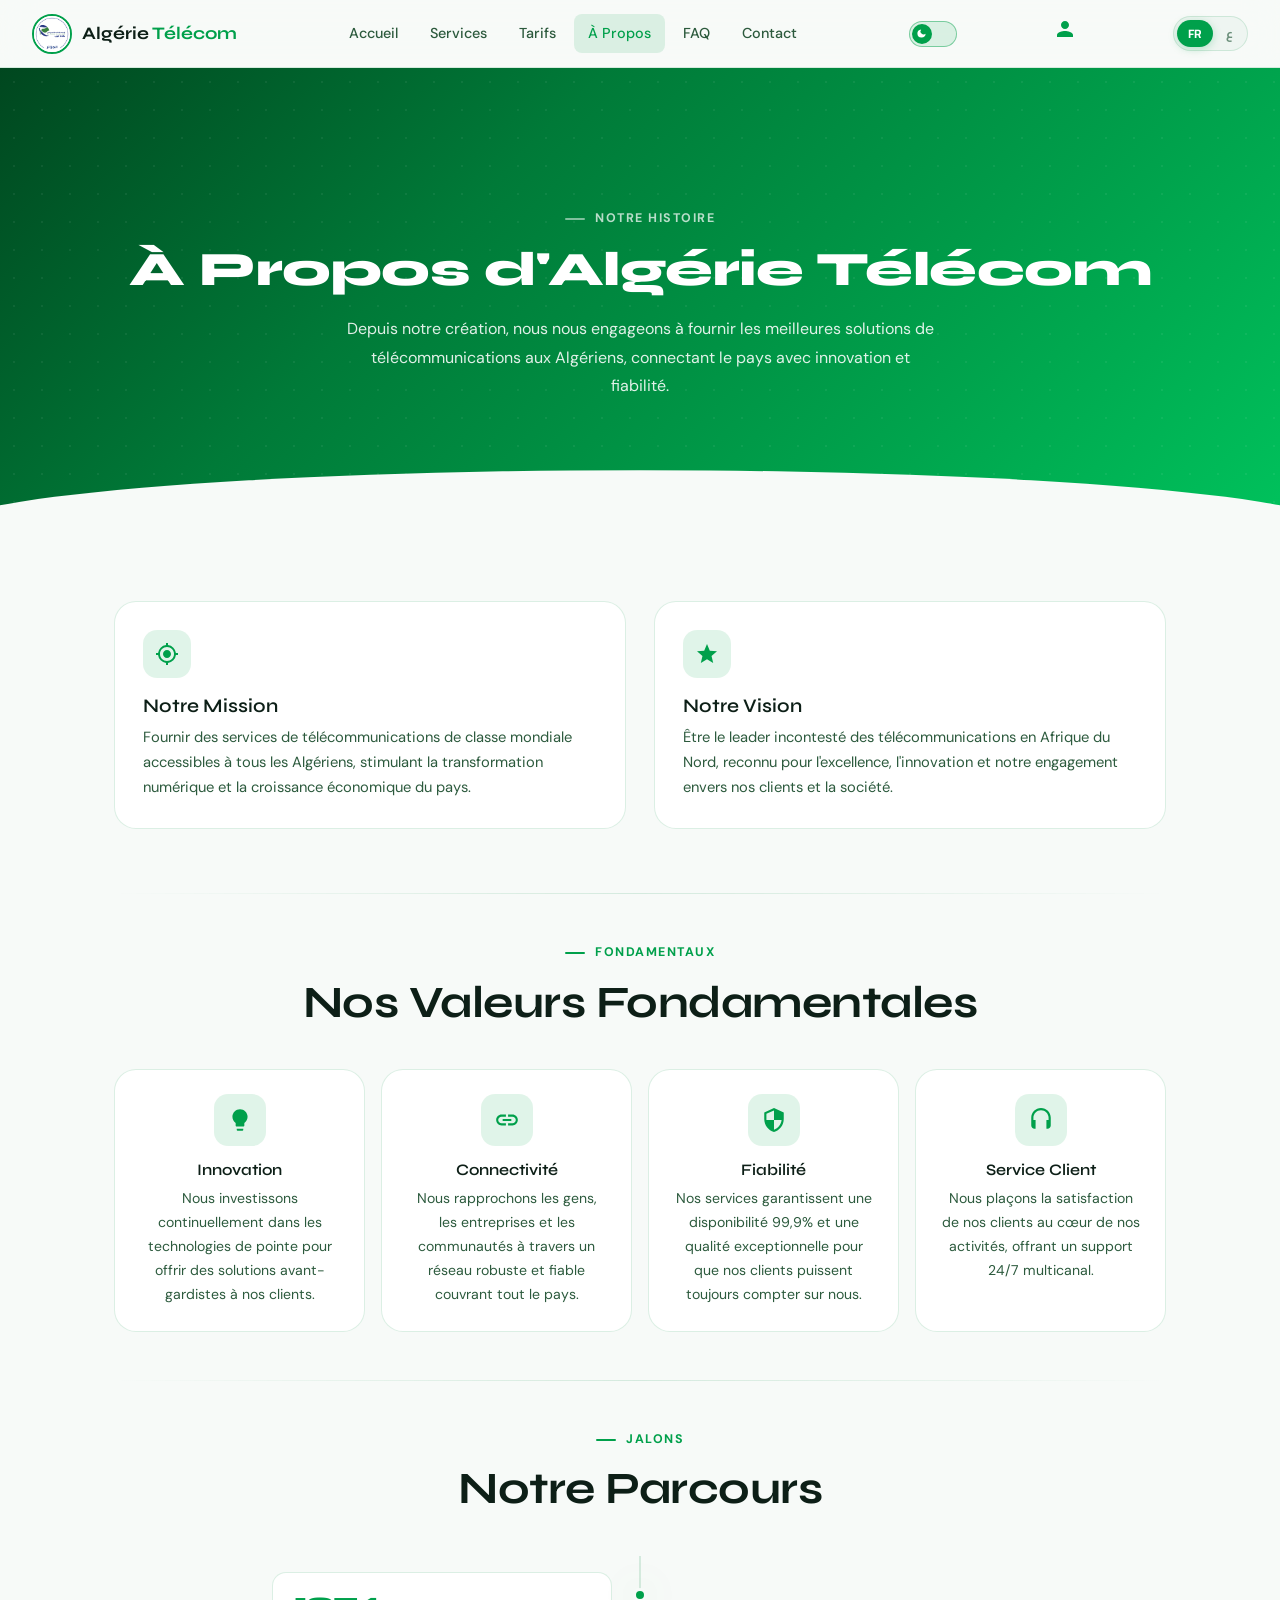
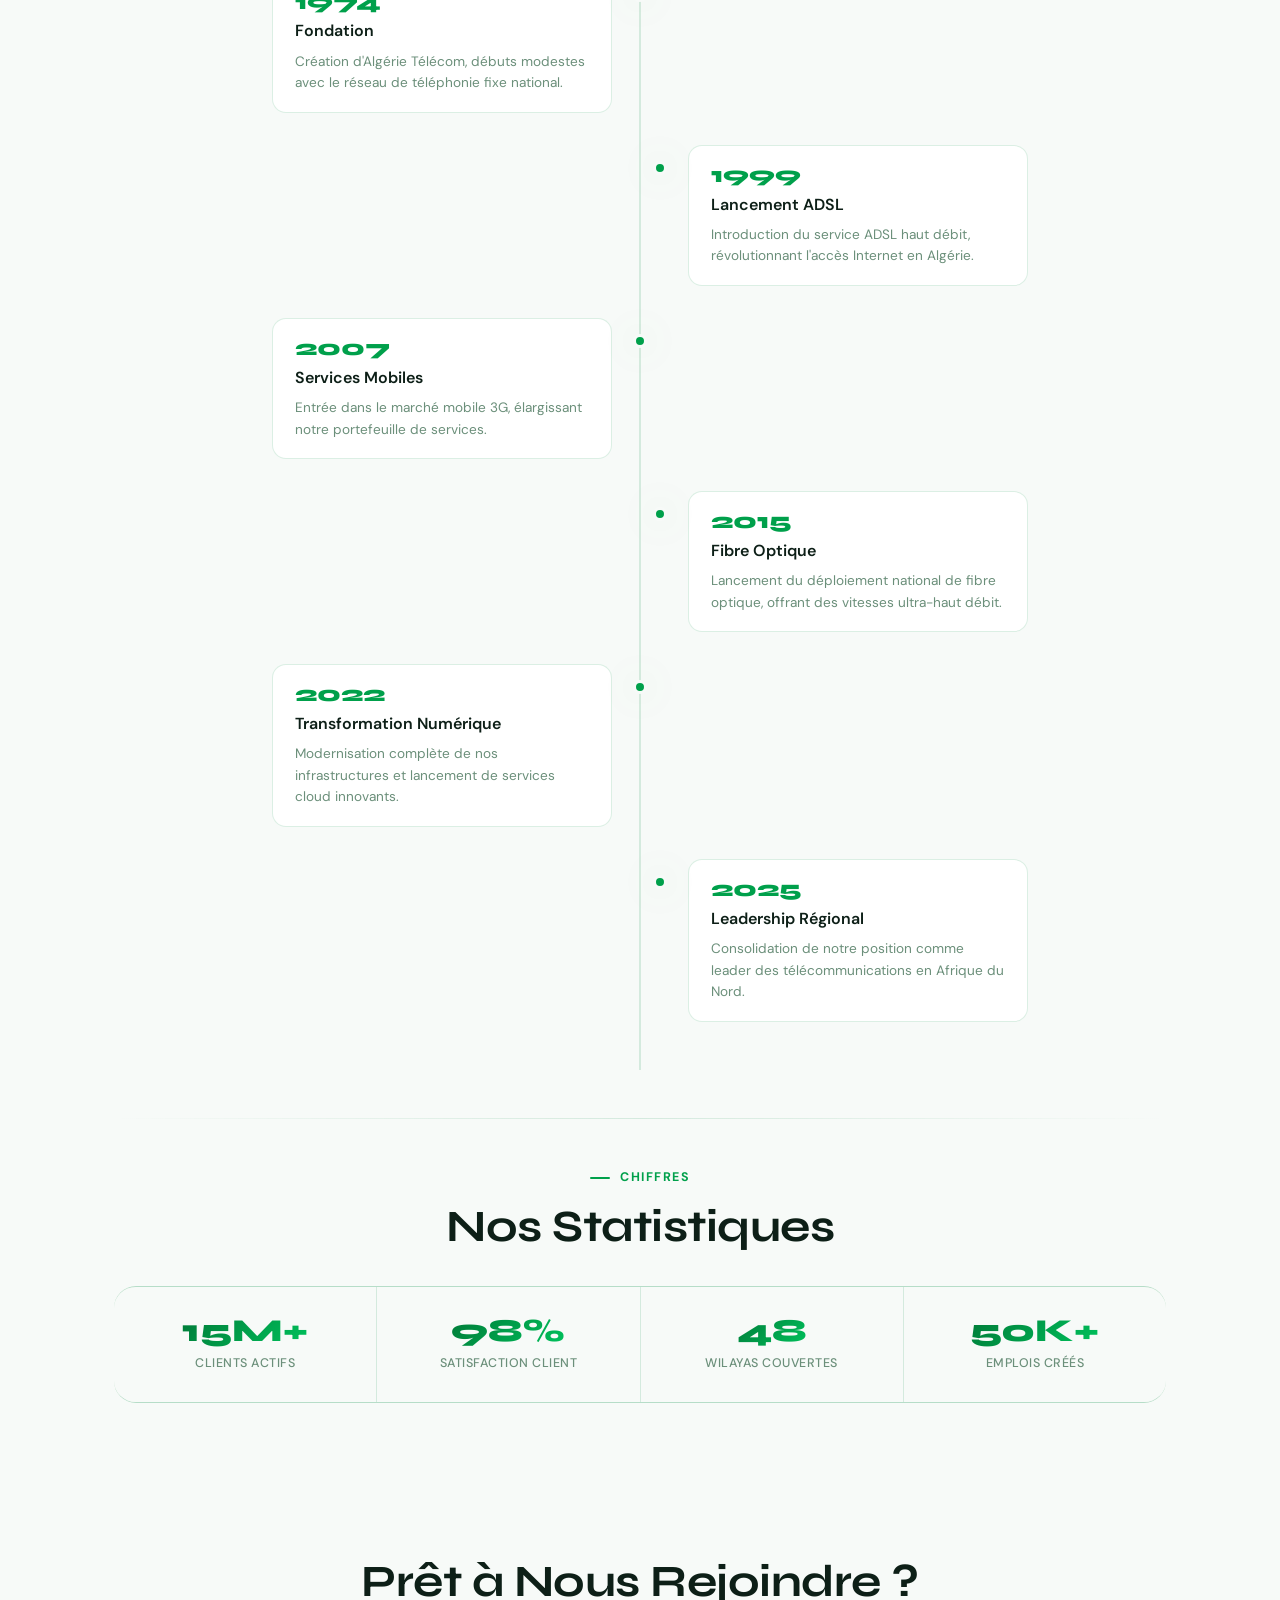
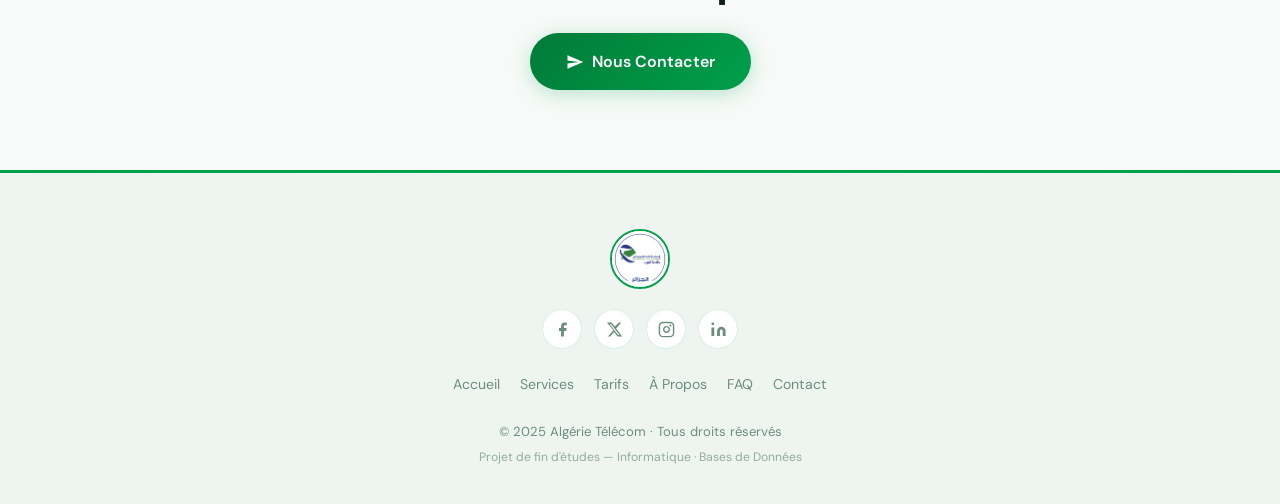
==== commit 814907b4: "Update stylesheet link and add user space icon" ====
--- a/about.html
+++ b/about.html
@@ -5,7 +5,7 @@
   <meta name="viewport" content="width=device-width, initial-scale=1.0">
   <meta name="description" content="À propos d'Algérie Télécom — Découvrez notre histoire, notre mission, nos valeurs et notre engagement envers la connectivité en Algérie.">
   <title>À Propos — Algérie Télécom</title>
-  <link rel="stylesheet" href="style.css">
+  <link rel="stylesheet" href="style.css?v=2">
 </head>
 <body>
 <script>if(localStorage.getItem('at-theme')==='dark')document.body.classList.add('dark-mode');</script>
@@ -32,6 +32,11 @@
           </div>
         </div>
       </button>
+    <a href="test.php" class="nav-user-icon" aria-label="Espace client" title="Espace client">
+      <svg viewBox="0 0 24 24" width="20" height="20" fill="currentColor">
+        <path d="M12 12c2.7 0 4.8-2.1 4.8-4.8S14.7 2.4 12 2.4 7.2 4.5 7.2 7.2 9.3 12 12 12zm0 2.4c-3.2 0-9.6 1.6-9.6 4.8v2.4h19.2v-2.4c0-3.2-6.4-4.8-9.6-4.8z"/>
+      </svg>
+    </a>
     <div class="lang-toggle-group" role="group" aria-label="Langue / لغة">
       <button class="lang-option active" data-lang="fr">FR</button>
       <button class="lang-option" data-lang="ar">ع</button>
@@ -237,4 +242,4 @@
   <script src="i18n.js"></script>
   <script src="main.js"></script>
 </body>
-</html>+</html>
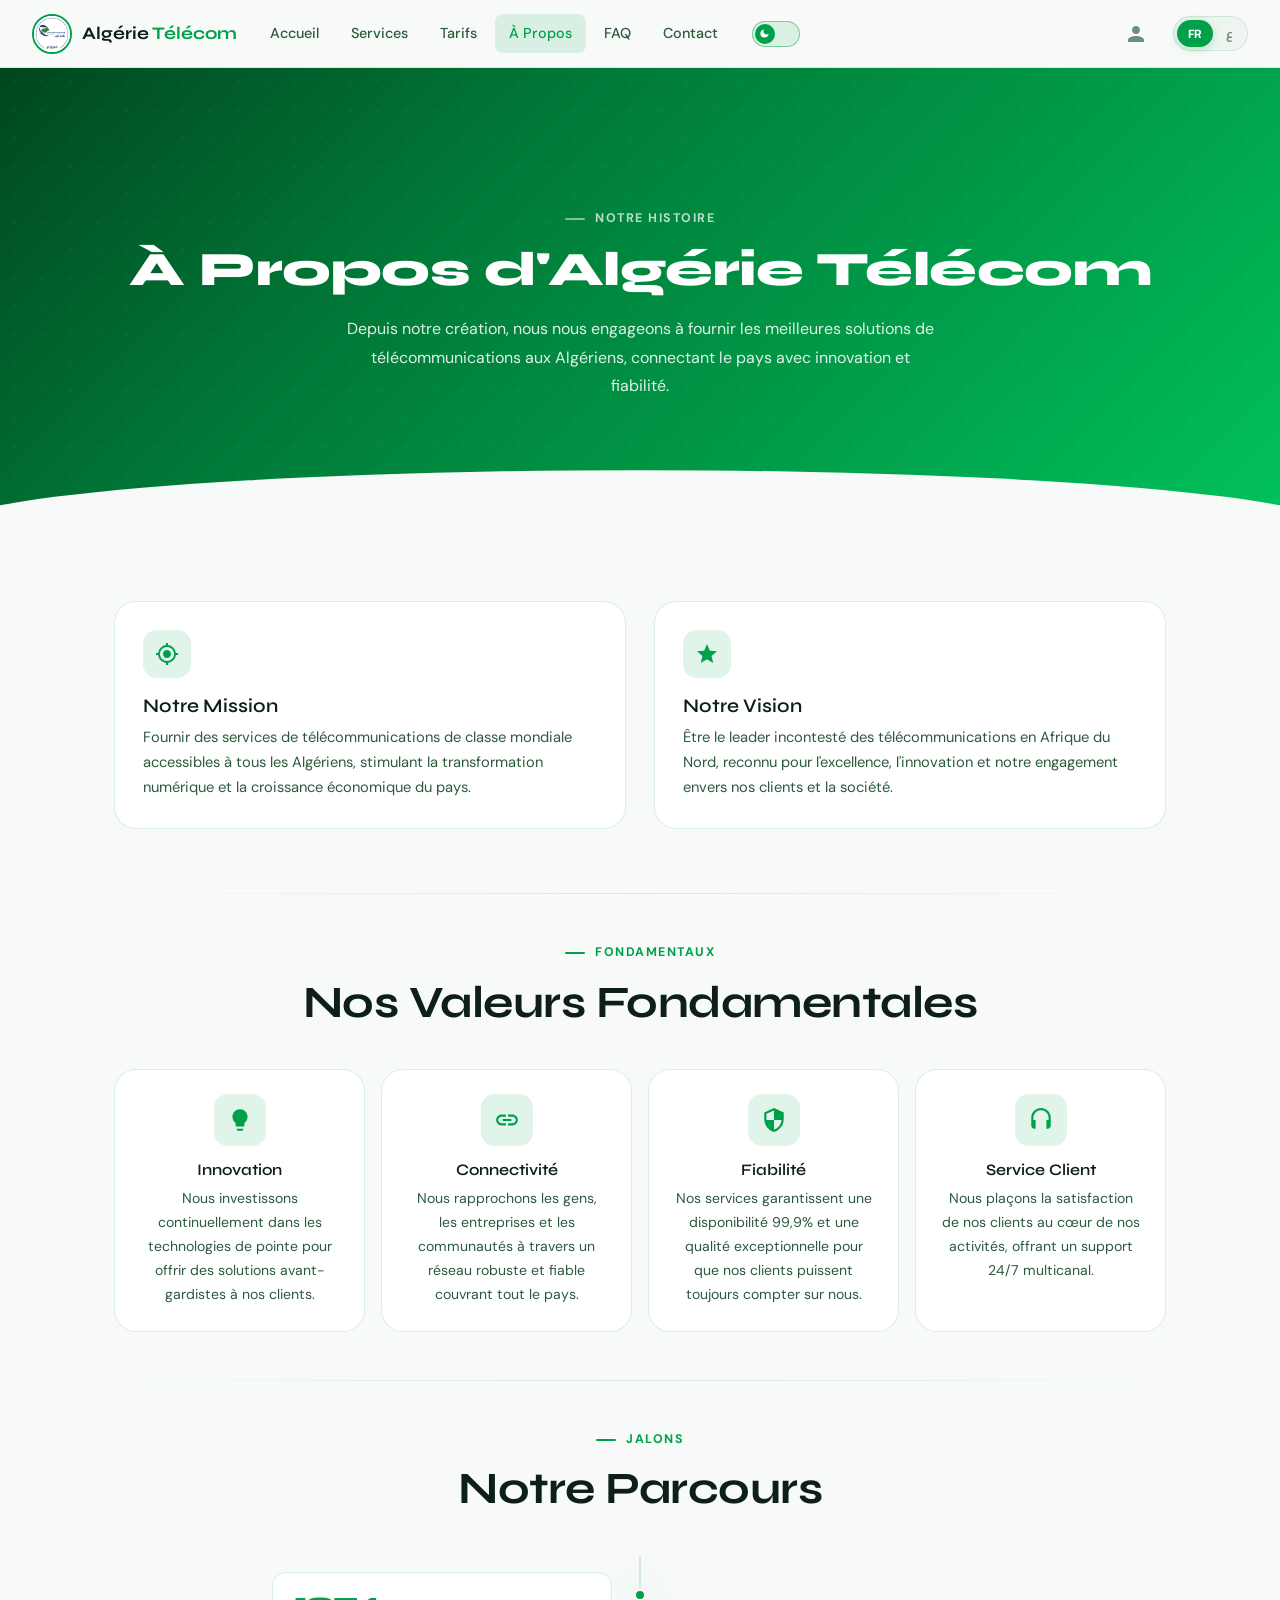
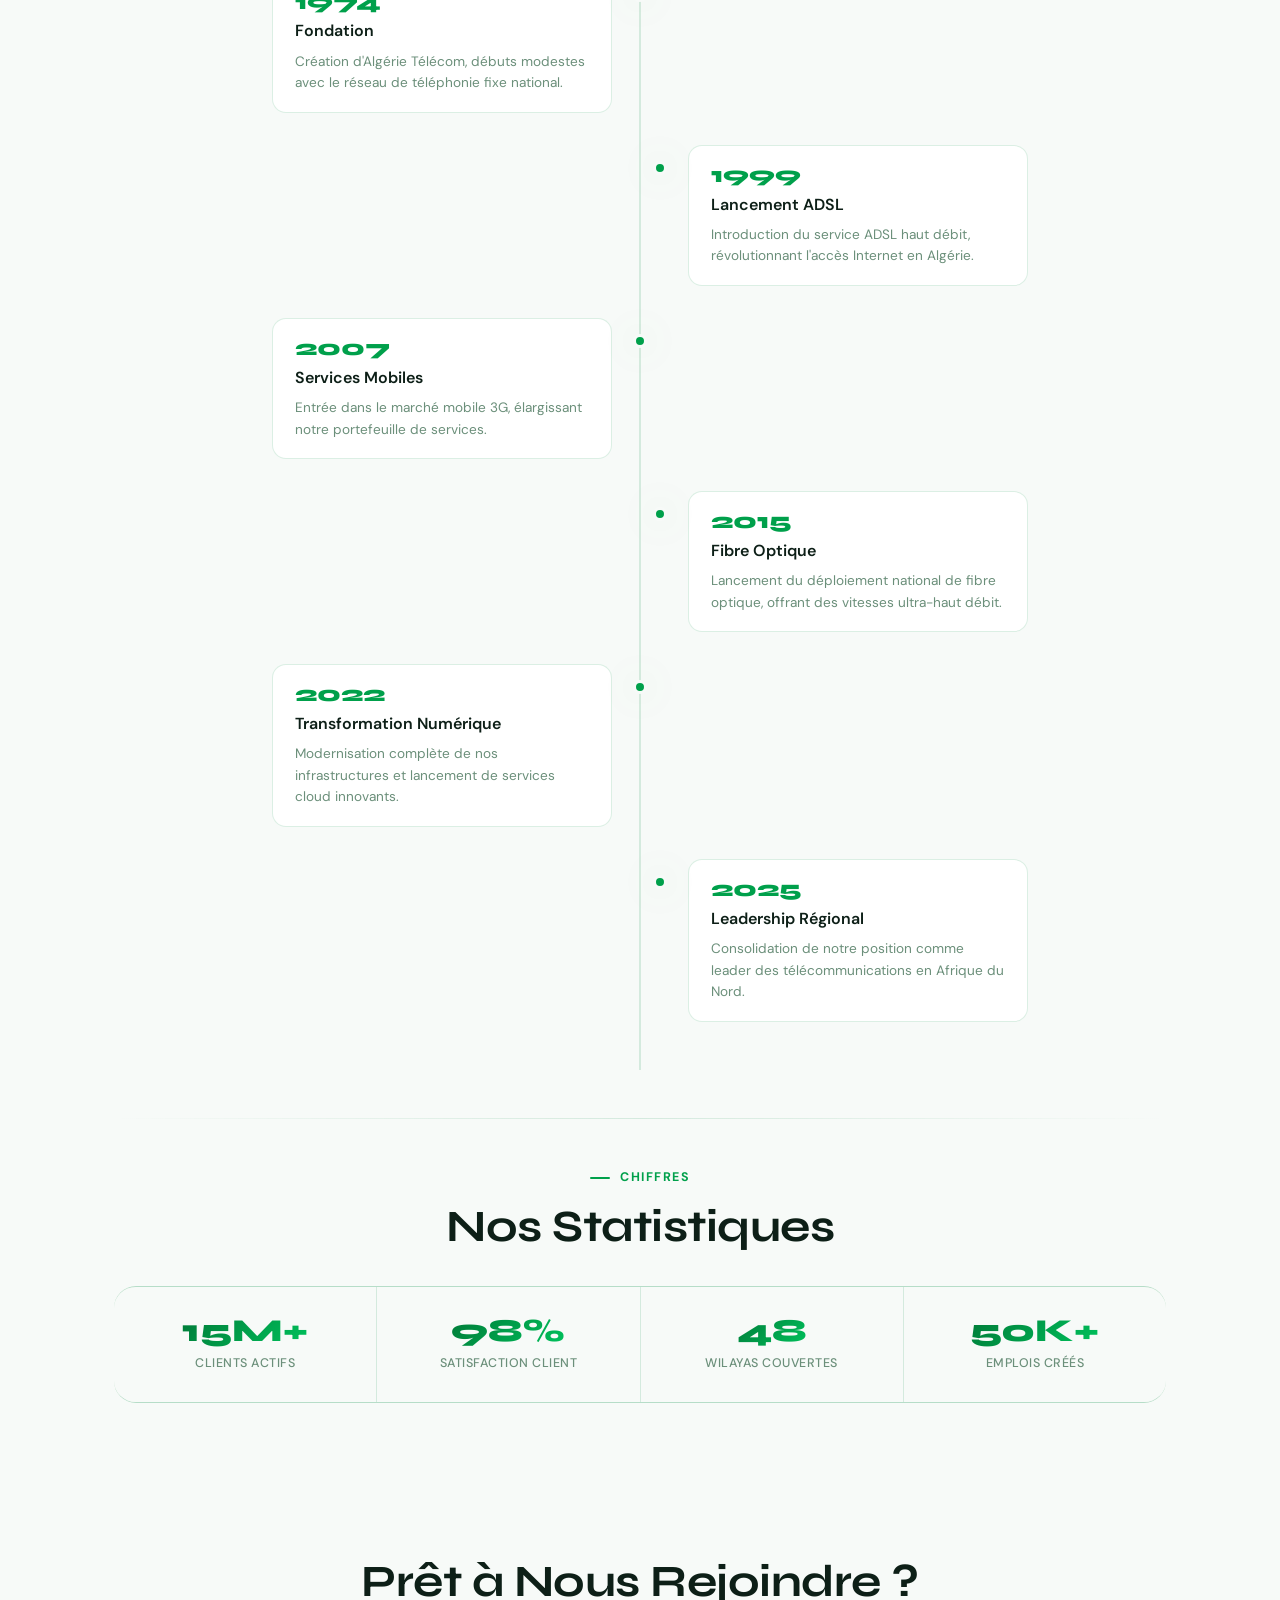
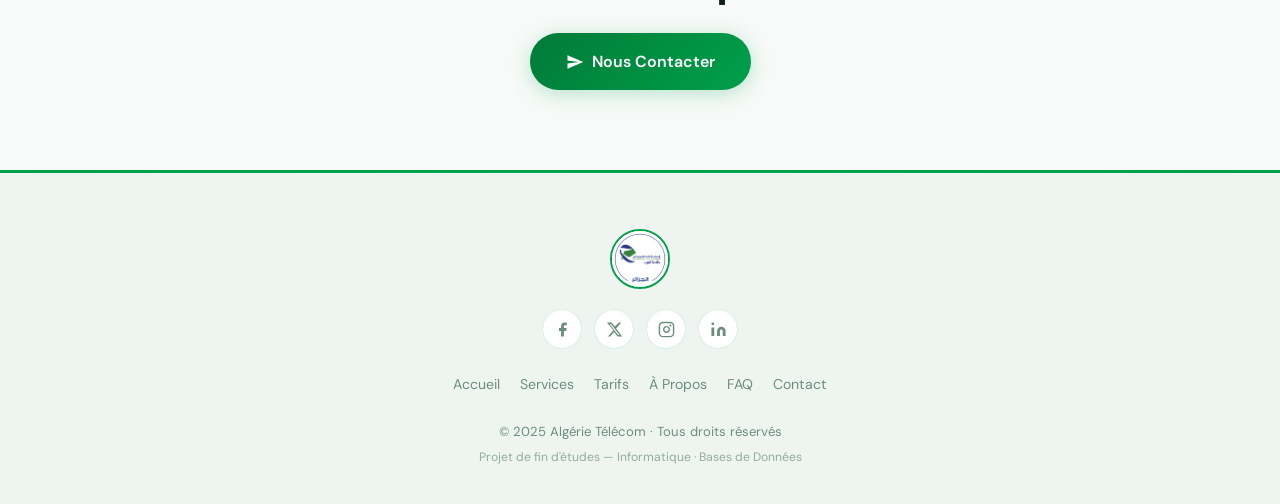
==== commit 81277f64: "Add files via upload" ====
--- a/about.html
+++ b/about.html
@@ -1,245 +1,245 @@
-<!DOCTYPE html>
-<html lang="fr">
-<head>
-  <meta charset="UTF-8">
-  <meta name="viewport" content="width=device-width, initial-scale=1.0">
-  <meta name="description" content="À propos d'Algérie Télécom — Découvrez notre histoire, notre mission, nos valeurs et notre engagement envers la connectivité en Algérie.">
-  <title>À Propos — Algérie Télécom</title>
-  <link rel="stylesheet" href="style.css?v=2">
-</head>
-<body>
-<script>if(localStorage.getItem('at-theme')==='dark')document.body.classList.add('dark-mode');</script>
-
-  <!-- ── Navigation ── -->
-  <nav class="navbar">
-    <a href="index.html" class="nav-brand">
-      <img src="AlgerieTelecom.png" alt="Logo Algérie Télécom" class="nav-logo">
-      <span class="nav-title">Algérie <span>Télécom</span></span>
-    </a>
-    <ul class="nav-links">
-      <li><a href="index.html">Accueil</a></li>
-      <li><a href="services.html">Services</a></li>
-      <li><a href="tarif.html">Tarifs</a></li>
-      <li><a href="about.html" class="active">À Propos</a></li>
-      <li><a href="faq.html">FAQ</a></li>
-      <li><a href="contact.html">Contact</a></li>
-    </ul>
-          <button id="theme-toggle-btn" class="theme-toggle" aria-label="Basculer thème clair/sombre" title="Changer de thème">
-        <div class="theme-toggle-track">
-          <div class="theme-toggle-thumb">
-            <svg class="theme-toggle-icon icon-moon" viewBox="0 0 24 24"><path d="M21 12.79A9 9 0 1 1 11.21 3a7 7 0 0 0 9.79 9.79z"/></svg>
-            <svg class="theme-toggle-icon icon-sun" viewBox="0 0 24 24"><path d="M12 4a8 8 0 1 0 0 16A8 8 0 0 0 12 4zm0-2a1 1 0 0 1 1 1v1a1 1 0 0 1-2 0V3a1 1 0 0 1 1-1zm0 18a1 1 0 0 1 1 1v1a1 1 0 0 1-2 0v-1a1 1 0 0 1 1-1zm9-9h1a1 1 0 0 1 0 2h-1a1 1 0 0 1 0-2zM3 12H2a1 1 0 0 1 0-2h1a1 1 0 0 1 0 2zm15.364-6.364.707-.707a1 1 0 1 1 1.414 1.414l-.707.707a1 1 0 0 1-1.414-1.414zM4.929 18.364l-.707.707a1 1 0 0 1-1.414-1.414l.707-.707a1 1 0 0 1 1.414 1.414zM18.364 19.07l.707.707a1 1 0 0 1-1.414 1.414l-.707-.707a1 1 0 0 1 1.414-1.414zM5.636 5.636 4.929 4.93a1 1 0 0 1 1.414-1.414l.707.707A1 1 0 1 1 5.636 5.636z"/></svg>
-          </div>
-        </div>
-      </button>
-    <a href="test.php" class="nav-user-icon" aria-label="Espace client" title="Espace client">
-      <svg viewBox="0 0 24 24" width="20" height="20" fill="currentColor">
-        <path d="M12 12c2.7 0 4.8-2.1 4.8-4.8S14.7 2.4 12 2.4 7.2 4.5 7.2 7.2 9.3 12 12 12zm0 2.4c-3.2 0-9.6 1.6-9.6 4.8v2.4h19.2v-2.4c0-3.2-6.4-4.8-9.6-4.8z"/>
-      </svg>
-    </a>
-    <div class="lang-toggle-group" role="group" aria-label="Langue / لغة">
-      <button class="lang-option active" data-lang="fr">FR</button>
-      <button class="lang-option" data-lang="ar">ع</button>
-    </div>
-    <button class="hamburger" aria-label="Menu">
-      <span></span><span></span><span></span>
-    </button>
-  </nav>
-
-  <div class="page-wrapper">
-
-    <!-- ── En-tête ── -->
-    <div class="services-hero">
-      <div class="section-label" style="justify-content:center;" data-i18n="about.hero.label">Notre Histoire</div>
-      <h2 style="font-size:clamp(2rem,4vw,3rem);font-weight:800;color:#fff;letter-spacing:-0.5px;margin-bottom:16px;" data-i18n="about.hero.title">À Propos d'Algérie Télécom</h2>
-      <p style="max-width:600px;margin:0 auto 48px;line-height:1.8;" data-i18n="about.hero.desc">
-        Depuis notre création, nous nous engageons à fournir les meilleures solutions de télécommunications aux Algériens, connectant le pays avec innovation et fiabilité.
-      </p>
-    </div>
-
-    <section class="section">
-
-      <!-- Mission & Vision -->
-      <div style="display:grid;grid-template-columns:repeat(auto-fit,minmax(280px,1fr));gap:28px;margin-bottom:64px;">
-        <div class="card">
-          <div class="card-icon">
-            <svg viewBox="0 0 24 24"><path d="M12 8c-2.21 0-4 1.79-4 4s1.79 4 4 4 4-1.79 4-4-1.79-4-4-4zm8.94 3A8.994 8.994 0 0 0 13 3.06V1h-2v2.06A8.994 8.994 0 0 0 3.06 11H1v2h2.06A8.994 8.994 0 0 0 11 20.94V23h2v-2.06A8.994 8.994 0 0 0 20.94 13H23v-2h-2.06zM12 19c-3.87 0-7-3.13-7-7s3.13-7 7-7 7 3.13 7 7-3.13 7-7 7z"/></svg>
-          </div>
-          <h3 data-i18n="about.mission.title">Notre Mission</h3>
-          <p data-i18n="about.mission.desc">Fournir des services de télécommunications de classe mondiale accessibles à tous les Algériens, stimulant la transformation numérique et la croissance économique du pays.</p>
-        </div>
-        <div class="card">
-          <div class="card-icon">
-            <svg viewBox="0 0 24 24"><path d="M12 17.27L18.18 21l-1.64-7.03L22 9.24l-7.19-.61L12 2 9.19 8.63 2 9.24l5.46 4.73L5.82 21z"/></svg>
-          </div>
-          <h3 data-i18n="about.vision.title">Notre Vision</h3>
-          <p data-i18n="about.vision.desc">Être le leader incontesté des télécommunications en Afrique du Nord, reconnu pour l'excellence, l'innovation et notre engagement envers nos clients et la société.</p>
-        </div>
-      </div>
-
-      <hr class="divider" style="margin:48px 0;">
-
-      <!-- Valeurs -->
-      <div style="text-align:center;margin-bottom:40px;">
-        <div class="section-label" style="justify-content:center;margin-bottom:12px;" data-i18n="about.values.label">Fondamentaux</div>
-        <h2 style="margin-bottom:0;" data-i18n="about.values.title">Nos Valeurs Fondamentales</h2>
-      </div>
-
-      <div class="values-grid">
-        <div class="value-card">
-          <div class="value-icon">
-            <svg viewBox="0 0 24 24"><path d="M9 21c0 .55.45 1 1 1h4c.55 0 1-.45 1-1v-1H9v1zm3-19C8.14 2 5 5.14 5 9c0 2.38 1.19 4.47 3 5.74V17c0 .55.45 1 1 1h6c.55 0 1-.45 1-1v-2.26c1.81-1.27 3-3.36 3-5.74 0-3.86-3.14-7-7-7z"/></svg>
-          </div>
-          <h3 data-i18n="about.innovation.title">Innovation</h3>
-          <p data-i18n="about.innovation.desc">Nous investissons continuellement dans les technologies de pointe pour offrir des solutions avant-gardistes à nos clients.</p>
-        </div>
-        <div class="value-card">
-          <div class="value-icon">
-            <svg viewBox="0 0 24 24"><path d="M3.9 12c0-1.71 1.39-3.1 3.1-3.1h4V7H7c-2.76 0-5 2.24-5 5s2.24 5 5 5h4v-1.9H7c-1.71 0-3.1-1.39-3.1-3.1zM8 13h8v-2H8v2zm9-6h-4v1.9h4c1.71 0 3.1 1.39 3.1 3.1s-1.39 3.1-3.1 3.1h-4V17h4c2.76 0 5-2.24 5-5s-2.24-5-5-5z"/></svg>
-          </div>
-          <h3 data-i18n="about.connectivity.title">Connectivité</h3>
-          <p data-i18n="about.connectivity.desc">Nous rapprochons les gens, les entreprises et les communautés à travers un réseau robuste et fiable couvrant tout le pays.</p>
-        </div>
-        <div class="value-card">
-          <div class="value-icon">
-            <svg viewBox="0 0 24 24"><path d="M12 1L3 5v6c0 5.55 3.84 10.74 9 12 5.16-1.26 9-6.45 9-12V5l-9-4zm0 10.99h7c-.53 4.12-3.28 7.79-7 8.94V12H5V6.3l7-3.11v8.8z"/></svg>
-          </div>
-          <h3 data-i18n="about.reliability.title">Fiabilité</h3>
-          <p data-i18n="about.reliability.desc">Nos services garantissent une disponibilité 99,9% et une qualité exceptionnelle pour que nos clients puissent toujours compter sur nous.</p>
-        </div>
-        <div class="value-card">
-          <div class="value-icon">
-            <svg viewBox="0 0 24 24"><path d="M12 1c-4.97 0-9 4.03-9 9v7c0 1.66 1.34 3 3 3h1v-8H5v-2c0-3.87 3.13-7 7-7s7 3.13 7 7v2h-2v8h1c1.66 0 3-1.34 3-3v-7c0-4.97-4.03-9-9-9z"/></svg>
-          </div>
-          <h3 data-i18n="about.service.title">Service Client</h3>
-          <p data-i18n="about.service.desc">Nous plaçons la satisfaction de nos clients au cœur de nos activités, offrant un support 24/7 multicanal.</p>
-        </div>
-      </div>
-
-      <hr class="divider" style="margin:48px 0;">
-
-      <!-- Timeline -->
-      <div style="text-align:center;margin-bottom:40px;">
-        <div class="section-label" style="justify-content:center;margin-bottom:12px;" data-i18n="about.timeline.label">Jalons</div>
-        <h2 style="margin-bottom:0;" data-i18n="about.timeline.title">Notre Parcours</h2>
-      </div>
-
-      <div class="timeline">
-        <div class="timeline-item">
-          <div class="timeline-dot"></div>
-          <div class="timeline-content">
-            <div class="timeline-year">1974</div>
-            <div class="timeline-title" data-i18n="about.1974.title">Fondation</div>
-            <div class="timeline-description" data-i18n="about.1974.desc">Création d'Algérie Télécom, débuts modestes avec le réseau de téléphonie fixe national.</div>
-          </div>
-        </div>
-        <div class="timeline-item">
-          <div class="timeline-dot"></div>
-          <div class="timeline-content">
-            <div class="timeline-year">1999</div>
-            <div class="timeline-title" data-i18n="about.1999.title">Lancement ADSL</div>
-            <div class="timeline-description" data-i18n="about.1999.desc">Introduction du service ADSL haut débit, révolutionnant l'accès Internet en Algérie.</div>
-          </div>
-        </div>
-        <div class="timeline-item">
-          <div class="timeline-dot"></div>
-          <div class="timeline-content">
-            <div class="timeline-year">2007</div>
-            <div class="timeline-title" data-i18n="about.2007.title">Services Mobiles</div>
-            <div class="timeline-description" data-i18n="about.2007.desc">Entrée dans le marché mobile 3G, élargissant notre portefeuille de services.</div>
-          </div>
-        </div>
-        <div class="timeline-item">
-          <div class="timeline-dot"></div>
-          <div class="timeline-content">
-            <div class="timeline-year">2015</div>
-            <div class="timeline-title" data-i18n="about.2015.title">Fibre Optique</div>
-            <div class="timeline-description" data-i18n="about.2015.desc">Lancement du déploiement national de fibre optique, offrant des vitesses ultra-haut débit.</div>
-          </div>
-        </div>
-        <div class="timeline-item">
-          <div class="timeline-dot"></div>
-          <div class="timeline-content">
-            <div class="timeline-year">2022</div>
-            <div class="timeline-title" data-i18n="about.2022.title">Transformation Numérique</div>
-            <div class="timeline-description" data-i18n="about.2022.desc">Modernisation complète de nos infrastructures et lancement de services cloud innovants.</div>
-          </div>
-        </div>
-        <div class="timeline-item">
-          <div class="timeline-dot"></div>
-          <div class="timeline-content">
-            <div class="timeline-year">2025</div>
-            <div class="timeline-title" data-i18n="about.2025.title">Leadership Régional</div>
-            <div class="timeline-description" data-i18n="about.2025.desc">Consolidation de notre position comme leader des télécommunications en Afrique du Nord.</div>
-          </div>
-        </div>
-      </div>
-
-      <hr class="divider" style="margin:48px 0;">
-
-      <!-- Statistiques -->
-      <div style="text-align:center;margin-bottom:32px;">
-        <div class="section-label" style="justify-content:center;margin-bottom:12px;" data-i18n="about.stats.label">Chiffres</div>
-        <h2 style="margin-bottom:0;" data-i18n="about.stats.title">Nos Statistiques</h2>
-      </div>
-
-      <div class="stats-row" style="border-radius:var(--radius-lg);overflow:hidden;">
-        <div class="stat-box">
-          <span class="stat-number">15M+</span>
-          <span class="stat-label" data-i18n="about.stats.clients">Clients Actifs</span>
-        </div>
-        <div class="stat-box">
-          <span class="stat-number">98%</span>
-          <span class="stat-label" data-i18n="about.stats.satisfaction">Satisfaction Client</span>
-        </div>
-        <div class="stat-box">
-          <span class="stat-number">48</span>
-          <span class="stat-label" data-i18n="about.stats.wilayas">Wilayas Couvertes</span>
-        </div>
-        <div class="stat-box">
-          <span class="stat-number">50K+</span>
-          <span class="stat-label" data-i18n="about.stats.emplois">Emplois Créés</span>
-        </div>
-      </div>
-
-    </section>
-
-    <!-- ── CTA ── -->
-    <div style="text-align:center;padding:80px 24px;">
-      <h2 style="margin-bottom:24px;" data-i18n="about.cta.title">Prêt à Nous Rejoindre ?</h2>
-      <a href="contact.html" class="btn btn-primary" style="font-size:1rem;padding:15px 36px;">
-        <svg viewBox="0 0 24 24"><path d="M2.01 21L23 12 2.01 3 2 10l15 2-15 2z"/></svg>
-        <span data-i18n="about.cta.btn">Nous Contacter</span>
-      </a>
-    </div>
-
-    <!-- ── Footer ── -->
-    <footer class="footer">
-      <img src="AlgerieTelecom.png" alt="Logo" class="footer-logo-img">
-                  <div class="footer-social">
-        <a href="https://www.facebook.com/AlgerieTelecom/?locale=fr_FR" title="Facebook" aria-label="Facebook"><svg viewBox="0 0 24 24" fill="currentColor" stroke="none"><path d="M18 2h-3a5 5 0 0 0-5 5v3H7v4h3v8h4v-8h3l1-4h-4V7a1 1 0 0 1 1-1h3z"/></svg></a>
-        <a href="https://x.com/Algerie_Telecom" title="Twitter" aria-label="Twitter"><svg viewBox="0 0 24 24" fill="currentColor" stroke="none"><path d="M18.244 2.25h3.308l-7.227 8.26 8.502 11.24H16.17l-4.714-6.231-5.401 6.231H2.746l7.73-8.835L1.254 2.25H8.08l4.259 5.63L18.245 2.25zm-1.161 17.52h1.833L7.084 4.126H5.117z"/></svg></a>
-        <a href="https://www.instagram.com/algerietelecom" title="Instagram" aria-label="Instagram"><svg viewBox="0 0 24 24" fill="none" stroke="currentColor" stroke-width="2" stroke-linecap="round" stroke-linejoin="round"><rect x="2" y="2" width="20" height="20" rx="5"/><path d="M16 11.37A4 4 0 1 1 12.63 8 4 4 0 0 1 16 11.37z"/><line x1="17.5" y1="6.5" x2="17.51" y2="6.5" stroke-width="3"/></svg></a>
-        <a href="https://www.linkedin.com/company/algerie-telecom-/?originalSubdomain=dz" title="LinkedIn" aria-label="LinkedIn"><svg viewBox="0 0 24 24" fill="currentColor" stroke="none"><path d="M16 8a6 6 0 0 1 6 6v7h-4v-7a2 2 0 0 0-2-2 2 2 0 0 0-2 2v7h-4v-7a6 6 0 0 1 6-6zM2 9h4v12H2z"/><circle cx="4" cy="4" r="2"/></svg></a>
-      </div>
-      <nav class="footer-nav-links" aria-label="Pied de page">
-        <a href="index.html">Accueil</a>
-        <a href="services.html">Services</a>
-        <a href="tarif.html">Tarifs</a>
-        <a href="about.html">À Propos</a>
-        <a href="faq.html">FAQ</a>
-        <a href="contact.html">Contact</a>
-      </nav>
-      <div class="footer-copy">© 2025 Algérie Télécom · Tous droits réservés</div>
-      <div class="footer-thesis">Projet de fin d'études — Informatique · Bases de Données</div>
-    </footer>
-
-  </div>
-
-  <button class="scroll-to-top" title="Retour au sommet" aria-label="Haut de page">
-    <svg viewBox="0 0 24 24"><path d="M7.41 15.41L12 10.83l4.59 4.58L18 14l-6-6-6 6z"/></svg>
-  </button>
-  <script src="i18n.js"></script>
-  <script src="main.js"></script>
-</body>
-</html>
+<!DOCTYPE html>
+<html lang="fr">
+<head>
+  <meta charset="UTF-8">
+  <meta name="viewport" content="width=device-width, initial-scale=1.0">
+  <meta name="description" content="À propos d'Algérie Télécom — Découvrez notre histoire, notre mission, nos valeurs et notre engagement envers la connectivité en Algérie.">
+  <title>À Propos — Algérie Télécom</title>
+  <link rel="stylesheet" href="style.css?v=2">
+</head>
+<body>
+<script>if(localStorage.getItem('at-theme')==='dark')document.body.classList.add('dark-mode');</script>
+
+  <!-- ── Navigation ── -->
+  <nav class="navbar">
+    <a href="index.html" class="nav-brand">
+      <img src="AlgerieTelecom.png" alt="Logo Algérie Télécom" class="nav-logo">
+      <span class="nav-title">Algérie <span>Télécom</span></span>
+    </a>
+    <ul class="nav-links">
+      <li><a href="index.html">Accueil</a></li>
+      <li><a href="services.html">Services</a></li>
+      <li><a href="tarif.html">Tarifs</a></li>
+      <li><a href="about.html" class="active">À Propos</a></li>
+      <li><a href="faq.html">FAQ</a></li>
+      <li><a href="contact.html">Contact</a></li>
+    </ul>
+    <button id="theme-toggle-btn" class="theme-toggle" aria-label="Basculer thème clair/sombre" title="Changer de thème">
+        <div class="theme-toggle-track">
+          <div class="theme-toggle-thumb">
+            <svg class="theme-toggle-icon icon-moon" viewBox="0 0 24 24"><path d="M21 12.79A9 9 0 1 1 11.21 3a7 7 0 0 0 9.79 9.79z"/></svg>
+            <svg class="theme-toggle-icon icon-sun" viewBox="0 0 24 24"><path d="M12 4a8 8 0 1 0 0 16A8 8 0 0 0 12 4zm0-2a1 1 0 0 1 1 1v1a1 1 0 0 1-2 0V3a1 1 0 0 1 1-1zm0 18a1 1 0 0 1 1 1v1a1 1 0 0 1-2 0v-1a1 1 0 0 1 1-1zm9-9h1a1 1 0 0 1 0 2h-1a1 1 0 0 1 0-2zM3 12H2a1 1 0 0 1 0-2h1a1 1 0 0 1 0 2zm15.364-6.364.707-.707a1 1 0 1 1 1.414 1.414l-.707.707a1 1 0 0 1-1.414-1.414zM4.929 18.364l-.707.707a1 1 0 0 1-1.414-1.414l.707-.707a1 1 0 0 1 1.414 1.414zM18.364 19.07l.707.707a1 1 0 0 1-1.414 1.414l-.707-.707a1 1 0 0 1 1.414-1.414zM5.636 5.636 4.929 4.93a1 1 0 0 1 1.414-1.414l.707.707A1 1 0 1 1 5.636 5.636z"/></svg>
+          </div>
+        </div>
+      </button>
+    <a href="test.php" class="nav-user-icon" aria-label="Espace client" title="Espace client">
+      <svg viewBox="0 0 24 24" width="20" height="20" fill="currentColor">
+        <path d="M12 12c2.7 0 4.8-2.1 4.8-4.8S14.7 2.4 12 2.4 7.2 4.5 7.2 7.2 9.3 12 12 12zm0 2.4c-3.2 0-9.6 1.6-9.6 4.8v2.4h19.2v-2.4c0-3.2-6.4-4.8-9.6-4.8z"/>
+      </svg>
+    </a>
+    <div class="lang-toggle-group" role="group" aria-label="Langue / لغة">
+      <button class="lang-option active" data-lang="fr">FR</button>
+      <button class="lang-option" data-lang="ar">ع</button>
+    </div>
+    <button class="hamburger" aria-label="Menu">
+      <span></span><span></span><span></span>
+    </button>
+  </nav>
+
+  <div class="page-wrapper">
+
+    <!-- ── En-tête ── -->
+    <div class="services-hero">
+      <div class="section-label" style="justify-content:center;" data-i18n="about.hero.label">Notre Histoire</div>
+      <h2 style="font-size:clamp(2rem,4vw,3rem);font-weight:800;color:#fff;letter-spacing:-0.5px;margin-bottom:16px;" data-i18n="about.hero.title">À Propos d'Algérie Télécom</h2>
+      <p style="max-width:600px;margin:0 auto 48px;line-height:1.8;" data-i18n="about.hero.desc">
+        Depuis notre création, nous nous engageons à fournir les meilleures solutions de télécommunications aux Algériens, connectant le pays avec innovation et fiabilité.
+      </p>
+    </div>
+
+    <section class="section">
+
+      <!-- Mission & Vision -->
+      <div style="display:grid;grid-template-columns:repeat(auto-fit,minmax(280px,1fr));gap:28px;margin-bottom:64px;">
+        <div class="card">
+          <div class="card-icon">
+            <svg viewBox="0 0 24 24"><path d="M12 8c-2.21 0-4 1.79-4 4s1.79 4 4 4 4-1.79 4-4-1.79-4-4-4zm8.94 3A8.994 8.994 0 0 0 13 3.06V1h-2v2.06A8.994 8.994 0 0 0 3.06 11H1v2h2.06A8.994 8.994 0 0 0 11 20.94V23h2v-2.06A8.994 8.994 0 0 0 20.94 13H23v-2h-2.06zM12 19c-3.87 0-7-3.13-7-7s3.13-7 7-7 7 3.13 7 7-3.13 7-7 7z"/></svg>
+          </div>
+          <h3 data-i18n="about.mission.title">Notre Mission</h3>
+          <p data-i18n="about.mission.desc">Fournir des services de télécommunications de classe mondiale accessibles à tous les Algériens, stimulant la transformation numérique et la croissance économique du pays.</p>
+        </div>
+        <div class="card">
+          <div class="card-icon">
+            <svg viewBox="0 0 24 24"><path d="M12 17.27L18.18 21l-1.64-7.03L22 9.24l-7.19-.61L12 2 9.19 8.63 2 9.24l5.46 4.73L5.82 21z"/></svg>
+          </div>
+          <h3 data-i18n="about.vision.title">Notre Vision</h3>
+          <p data-i18n="about.vision.desc">Être le leader incontesté des télécommunications en Afrique du Nord, reconnu pour l'excellence, l'innovation et notre engagement envers nos clients et la société.</p>
+        </div>
+      </div>
+
+      <hr class="divider" style="margin:48px 0;">
+
+      <!-- Valeurs -->
+      <div style="text-align:center;margin-bottom:40px;">
+        <div class="section-label" style="justify-content:center;margin-bottom:12px;" data-i18n="about.values.label">Fondamentaux</div>
+        <h2 style="margin-bottom:0;" data-i18n="about.values.title">Nos Valeurs Fondamentales</h2>
+      </div>
+
+      <div class="values-grid">
+        <div class="value-card">
+          <div class="value-icon">
+            <svg viewBox="0 0 24 24"><path d="M9 21c0 .55.45 1 1 1h4c.55 0 1-.45 1-1v-1H9v1zm3-19C8.14 2 5 5.14 5 9c0 2.38 1.19 4.47 3 5.74V17c0 .55.45 1 1 1h6c.55 0 1-.45 1-1v-2.26c1.81-1.27 3-3.36 3-5.74 0-3.86-3.14-7-7-7z"/></svg>
+          </div>
+          <h3 data-i18n="about.innovation.title">Innovation</h3>
+          <p data-i18n="about.innovation.desc">Nous investissons continuellement dans les technologies de pointe pour offrir des solutions avant-gardistes à nos clients.</p>
+        </div>
+        <div class="value-card">
+          <div class="value-icon">
+            <svg viewBox="0 0 24 24"><path d="M3.9 12c0-1.71 1.39-3.1 3.1-3.1h4V7H7c-2.76 0-5 2.24-5 5s2.24 5 5 5h4v-1.9H7c-1.71 0-3.1-1.39-3.1-3.1zM8 13h8v-2H8v2zm9-6h-4v1.9h4c1.71 0 3.1 1.39 3.1 3.1s-1.39 3.1-3.1 3.1h-4V17h4c2.76 0 5-2.24 5-5s-2.24-5-5-5z"/></svg>
+          </div>
+          <h3 data-i18n="about.connectivity.title">Connectivité</h3>
+          <p data-i18n="about.connectivity.desc">Nous rapprochons les gens, les entreprises et les communautés à travers un réseau robuste et fiable couvrant tout le pays.</p>
+        </div>
+        <div class="value-card">
+          <div class="value-icon">
+            <svg viewBox="0 0 24 24"><path d="M12 1L3 5v6c0 5.55 3.84 10.74 9 12 5.16-1.26 9-6.45 9-12V5l-9-4zm0 10.99h7c-.53 4.12-3.28 7.79-7 8.94V12H5V6.3l7-3.11v8.8z"/></svg>
+          </div>
+          <h3 data-i18n="about.reliability.title">Fiabilité</h3>
+          <p data-i18n="about.reliability.desc">Nos services garantissent une disponibilité 99,9% et une qualité exceptionnelle pour que nos clients puissent toujours compter sur nous.</p>
+        </div>
+        <div class="value-card">
+          <div class="value-icon">
+            <svg viewBox="0 0 24 24"><path d="M12 1c-4.97 0-9 4.03-9 9v7c0 1.66 1.34 3 3 3h1v-8H5v-2c0-3.87 3.13-7 7-7s7 3.13 7 7v2h-2v8h1c1.66 0 3-1.34 3-3v-7c0-4.97-4.03-9-9-9z"/></svg>
+          </div>
+          <h3 data-i18n="about.service.title">Service Client</h3>
+          <p data-i18n="about.service.desc">Nous plaçons la satisfaction de nos clients au cœur de nos activités, offrant un support 24/7 multicanal.</p>
+        </div>
+      </div>
+
+      <hr class="divider" style="margin:48px 0;">
+
+      <!-- Timeline -->
+      <div style="text-align:center;margin-bottom:40px;">
+        <div class="section-label" style="justify-content:center;margin-bottom:12px;" data-i18n="about.timeline.label">Jalons</div>
+        <h2 style="margin-bottom:0;" data-i18n="about.timeline.title">Notre Parcours</h2>
+      </div>
+
+      <div class="timeline">
+        <div class="timeline-item">
+          <div class="timeline-dot"></div>
+          <div class="timeline-content">
+            <div class="timeline-year">1974</div>
+            <div class="timeline-title" data-i18n="about.1974.title">Fondation</div>
+            <div class="timeline-description" data-i18n="about.1974.desc">Création d'Algérie Télécom, débuts modestes avec le réseau de téléphonie fixe national.</div>
+          </div>
+        </div>
+        <div class="timeline-item">
+          <div class="timeline-dot"></div>
+          <div class="timeline-content">
+            <div class="timeline-year">1999</div>
+            <div class="timeline-title" data-i18n="about.1999.title">Lancement ADSL</div>
+            <div class="timeline-description" data-i18n="about.1999.desc">Introduction du service ADSL haut débit, révolutionnant l'accès Internet en Algérie.</div>
+          </div>
+        </div>
+        <div class="timeline-item">
+          <div class="timeline-dot"></div>
+          <div class="timeline-content">
+            <div class="timeline-year">2007</div>
+            <div class="timeline-title" data-i18n="about.2007.title">Services Mobiles</div>
+            <div class="timeline-description" data-i18n="about.2007.desc">Entrée dans le marché mobile 3G, élargissant notre portefeuille de services.</div>
+          </div>
+        </div>
+        <div class="timeline-item">
+          <div class="timeline-dot"></div>
+          <div class="timeline-content">
+            <div class="timeline-year">2015</div>
+            <div class="timeline-title" data-i18n="about.2015.title">Fibre Optique</div>
+            <div class="timeline-description" data-i18n="about.2015.desc">Lancement du déploiement national de fibre optique, offrant des vitesses ultra-haut débit.</div>
+          </div>
+        </div>
+        <div class="timeline-item">
+          <div class="timeline-dot"></div>
+          <div class="timeline-content">
+            <div class="timeline-year">2022</div>
+            <div class="timeline-title" data-i18n="about.2022.title">Transformation Numérique</div>
+            <div class="timeline-description" data-i18n="about.2022.desc">Modernisation complète de nos infrastructures et lancement de services cloud innovants.</div>
+          </div>
+        </div>
+        <div class="timeline-item">
+          <div class="timeline-dot"></div>
+          <div class="timeline-content">
+            <div class="timeline-year">2025</div>
+            <div class="timeline-title" data-i18n="about.2025.title">Leadership Régional</div>
+            <div class="timeline-description" data-i18n="about.2025.desc">Consolidation de notre position comme leader des télécommunications en Afrique du Nord.</div>
+          </div>
+        </div>
+      </div>
+
+      <hr class="divider" style="margin:48px 0;">
+
+      <!-- Statistiques -->
+      <div style="text-align:center;margin-bottom:32px;">
+        <div class="section-label" style="justify-content:center;margin-bottom:12px;" data-i18n="about.stats.label">Chiffres</div>
+        <h2 style="margin-bottom:0;" data-i18n="about.stats.title">Nos Statistiques</h2>
+      </div>
+
+      <div class="stats-row" style="border-radius:var(--radius-lg);overflow:hidden;">
+        <div class="stat-box">
+          <span class="stat-number">15M+</span>
+          <span class="stat-label" data-i18n="about.stats.clients">Clients Actifs</span>
+        </div>
+        <div class="stat-box">
+          <span class="stat-number">98%</span>
+          <span class="stat-label" data-i18n="about.stats.satisfaction">Satisfaction Client</span>
+        </div>
+        <div class="stat-box">
+          <span class="stat-number">48</span>
+          <span class="stat-label" data-i18n="about.stats.wilayas">Wilayas Couvertes</span>
+        </div>
+        <div class="stat-box">
+          <span class="stat-number">50K+</span>
+          <span class="stat-label" data-i18n="about.stats.emplois">Emplois Créés</span>
+        </div>
+      </div>
+
+    </section>
+
+    <!-- ── CTA ── -->
+    <div style="text-align:center;padding:80px 24px;">
+      <h2 style="margin-bottom:24px;" data-i18n="about.cta.title">Prêt à Nous Rejoindre ?</h2>
+      <a href="contact.html" class="btn btn-primary" style="font-size:1rem;padding:15px 36px;">
+        <svg viewBox="0 0 24 24"><path d="M2.01 21L23 12 2.01 3 2 10l15 2-15 2z"/></svg>
+        <span data-i18n="about.cta.btn">Nous Contacter</span>
+      </a>
+    </div>
+
+    <!-- ── Footer ── -->
+    <footer class="footer">
+      <img src="AlgerieTelecom.png" alt="Logo" class="footer-logo-img">
+                  <div class="footer-social">
+        <a href="https://www.facebook.com/AlgerieTelecom/?locale=fr_FR" title="Facebook" aria-label="Facebook"><svg viewBox="0 0 24 24" fill="currentColor" stroke="none"><path d="M18 2h-3a5 5 0 0 0-5 5v3H7v4h3v8h4v-8h3l1-4h-4V7a1 1 0 0 1 1-1h3z"/></svg></a>
+        <a href="https://x.com/Algerie_Telecom" title="Twitter" aria-label="Twitter"><svg viewBox="0 0 24 24" fill="currentColor" stroke="none"><path d="M18.244 2.25h3.308l-7.227 8.26 8.502 11.24H16.17l-4.714-6.231-5.401 6.231H2.746l7.73-8.835L1.254 2.25H8.08l4.259 5.63L18.245 2.25zm-1.161 17.52h1.833L7.084 4.126H5.117z"/></svg></a>
+        <a href="https://www.instagram.com/algerietelecom" title="Instagram" aria-label="Instagram"><svg viewBox="0 0 24 24" fill="none" stroke="currentColor" stroke-width="2" stroke-linecap="round" stroke-linejoin="round"><rect x="2" y="2" width="20" height="20" rx="5"/><path d="M16 11.37A4 4 0 1 1 12.63 8 4 4 0 0 1 16 11.37z"/><line x1="17.5" y1="6.5" x2="17.51" y2="6.5" stroke-width="3"/></svg></a>
+        <a href="https://www.linkedin.com/company/algerie-telecom-/?originalSubdomain=dz" title="LinkedIn" aria-label="LinkedIn"><svg viewBox="0 0 24 24" fill="currentColor" stroke="none"><path d="M16 8a6 6 0 0 1 6 6v7h-4v-7a2 2 0 0 0-2-2 2 2 0 0 0-2 2v7h-4v-7a6 6 0 0 1 6-6zM2 9h4v12H2z"/><circle cx="4" cy="4" r="2"/></svg></a>
+      </div>
+      <nav class="footer-nav-links" aria-label="Pied de page">
+        <a href="index.html">Accueil</a>
+        <a href="services.html">Services</a>
+        <a href="tarif.html">Tarifs</a>
+        <a href="about.html">À Propos</a>
+        <a href="faq.html">FAQ</a>
+        <a href="contact.html">Contact</a>
+      </nav>
+      <div class="footer-copy">© 2025 Algérie Télécom · Tous droits réservés</div>
+      <div class="footer-thesis">Projet de fin d'études — Informatique · Bases de Données</div>
+    </footer>
+
+  </div>
+
+  <button class="scroll-to-top" title="Retour au sommet" aria-label="Haut de page">
+    <svg viewBox="0 0 24 24"><path d="M7.41 15.41L12 10.83l4.59 4.58L18 14l-6-6-6 6z"/></svg>
+  </button>
+  <script src="i18n.js"></script>
+  <script src="main.js"></script>
+</body>
+</html>
--- a/style.css
+++ b/style.css
@@ -1,1822 +1,1849 @@
-/* ============================================================
-   Algérie Télécom — Style v2
-   Design : Raffiné · Moderne · Bilingue
-   Thème  : Clair / Sombre avec transition douce
-   Police : Syne (titres) + DM Sans (corps)
-   ============================================================ */
-
-@import url('https://fonts.googleapis.com/css2?family=Cairo:wght@300;400;500;600;700;800&family=Syne:wght@400;600;700;800&family=DM+Sans:ital,wght@0,300;0,400;0,500;0,600;1,400&display=swap');
-
-/* ─── Variables — Mode Clair (défaut) ───────────────────────── */
-:root {
-  /* Couleurs Algérie Télécom */
-  --at-green:        #00a04b;
-  --at-green-light:  #00c25c;
-  --at-green-dark:   #007a38;
-  --at-green-dim:    rgba(0,160,75,0.12);
-  --at-green-glow:   rgba(0,160,75,0.25);
-
-  /* Fond */
-  --bg-base:    #f7faf8;
-  --bg-card:    #ffffff;
-  --bg-subtle:  #eef5f1;
-  --bg-hover:   #e4ede8;
-
-  /* Textes */
-  --text-primary:   #0d1f17;
-  --text-secondary: #2c5a3d;
-  --text-muted:     #6b8f7a;
-  --white:          #0d1f17;
-
-  /* Bordures & Surfaces */
-  --border:         rgba(0,140,65,0.14);
-  --border-active:  rgba(0,160,75,0.45);
-  --surface:        rgba(255,255,255,0.80);
-  --surface-hover:  rgba(255,255,255,0.95);
-
-  /* Navbar */
-  --nav-bg:     rgba(247,250,248,0.88);
-  --nav-h:      68px;
-
-  /* Ombres */
-  --shadow-sm:   0 2px 12px rgba(0,0,0,0.06);
-  --shadow-md:   0 6px 28px rgba(0,0,0,0.09);
-  --shadow-lg:   0 16px 56px rgba(0,0,0,0.12);
-  --shadow-green: 0 0 40px rgba(0,160,75,0.18);
-
-  /* Rayons */
-  --r-sm:  8px;
-  --r-md:  14px;
-  --r-lg:  22px;
-  --r-xl:  40px;
-
-  /* Transition */
-  --t: 0.28s cubic-bezier(0.4,0,0.2,1);
-
-  /* Glass */
-  --glass-border: var(--border);
-  --glass-bg: var(--surface);
-  --at-blue: #0057b7;
-  --radius-sm: var(--r-sm);
-  --radius-md: var(--r-md);
-  --radius-lg: var(--r-lg);
-  --radius-xl: var(--r-xl);
-  --transition: var(--t);
-  --bg2: var(--bg-subtle);
-  --s: var(--border);
-}
-
-/* ─── Variables — Mode Sombre ────────────────────────────────── */
-body.dark-mode {
-  --bg-base:    #0c1610;
-  --bg-card:    #131f18;
-  --bg-subtle:  #182419;
-  --bg-hover:   #1e2e20;
-
-  --text-primary:   #e8f2ec;
-  --text-secondary: #8fc9a6;
-  --text-muted:     #5a8a6e;
-  --white:          #e8f2ec;
-
-  --border:         rgba(0,180,85,0.12);
-  --border-active:  rgba(0,200,90,0.40);
-  --surface:        rgba(19,31,24,0.85);
-  --surface-hover:  rgba(30,46,32,0.95);
-
-  --nav-bg:         rgba(12,22,16,0.92);
-  --shadow-sm:      0 2px 12px rgba(0,0,0,0.30);
-  --shadow-md:      0 6px 28px rgba(0,0,0,0.40);
-  --shadow-lg:      0 16px 56px rgba(0,0,0,0.50);
-  --shadow-green:   0 0 40px rgba(0,160,75,0.22);
-
-  --glass-border: var(--border);
-  --glass-bg: var(--surface);
-  --bg2: var(--bg-subtle);
-  --s: var(--border);
-}
-
-/* ─── Base ───────────────────────────────────────────────────── */
-*, *::before, *::after { box-sizing: border-box; }
-
-html {
-  scroll-behavior: smooth;
-  -webkit-font-smoothing: antialiased;
-}
-
-body {
-  margin: 0;
-  padding: 0;
-  font-family: 'DM Sans', sans-serif;
-  font-size: 16px;
-  line-height: 1.7;
-  background-color: var(--bg-base);
-  color: var(--text-primary);
-  transition: background-color var(--t), color var(--t);
-  overflow-x: hidden;
-}
-
-h1, h2, h3, h4 {
-  font-family: 'Syne', sans-serif;
-  line-height: 1.2;
-  color: var(--text-primary);
-  margin: 0 0 1rem;
-}
-
-h1 { font-size: clamp(2.4rem, 5vw, 3.8rem); font-weight: 800; letter-spacing: -1px; }
-h2 { font-size: clamp(1.8rem, 3.5vw, 2.8rem); font-weight: 700; letter-spacing: -0.5px; }
-h3 { font-size: 1.2rem; font-weight: 600; }
-
-p { margin: 0 0 1rem; color: var(--text-secondary); }
-a { color: var(--at-green); text-decoration: none; transition: color var(--t); }
-a:hover { color: var(--at-green-light); }
-img { max-width: 100%; display: block; }
-
-/* ─── Page Wrapper ───────────────────────────────────────────── */
-.page-wrapper {
-  padding-top: var(--nav-h);
-  transition: background var(--t);
-}
-
-.page-wrapper.fade-in {
-  animation: pageFadeIn 0.5s ease both;
-}
-
-@keyframes pageFadeIn {
-  from { opacity: 0; transform: translateY(10px); }
-  to   { opacity: 1; transform: translateY(0); }
-}
-
-/* ─── Navigation ─────────────────────────────────────────────── */
-.navbar {
-  position: fixed;
-  top: 0; left: 0; right: 0;
-  z-index: 1000;
-  height: var(--nav-h);
-  display: flex;
-  align-items: center;
-  justify-content: space-between;
-  padding: 0 32px;
-  background: var(--nav-bg);
-  backdrop-filter: blur(16px);
-  -webkit-backdrop-filter: blur(16px);
-  border-bottom: 1px solid var(--border);
-  transition: background var(--t), box-shadow var(--t);
-  gap: 16px;
-}
-
-.navbar.scrolled {
-  box-shadow: var(--shadow-md);
-}
-
-.nav-brand {
-  display: flex;
-  align-items: center;
-  gap: 10px;
-  text-decoration: none;
-  flex-shrink: 0;
-}
-
-.nav-logo {
-  width: 40px;
-  height: 40px;
-  object-fit: contain;
-  border-radius: 50%;
-  border: 2px solid var(--at-green);
-}
-
-.nav-title {
-  font-family: 'Syne', sans-serif;
-  font-size: 1.1rem;
-  font-weight: 700;
-  color: var(--text-primary);
-}
-
-.nav-title span {
-  color: var(--at-green);
-}
-
-.nav-links {
-  display: flex;
-  list-style: none;
-  margin: 0;
-  padding: 0;
-  gap: 4px;
-}
-
-.nav-links a {
-  display: block;
-  padding: 7px 14px;
-  font-size: 0.9rem;
-  font-weight: 500;
-  color: var(--text-secondary);
-  border-radius: var(--r-sm);
-  transition: var(--t);
-}
-
-.nav-links a:hover,
-.nav-links a.active {
-  color: var(--at-green);
-  background: var(--at-green-dim);
-}
-
-/* ─── Theme Toggle ───────────────────────────────────────────── */
-.theme-toggle {
-  background: none;
-  border: none;
-  cursor: pointer;
-  padding: 0;
-  display: flex;
-  align-items: center;
-  flex-shrink: 0;
-}
-
-.theme-toggle-track {
-  width: 48px;
-  height: 26px;
-  border-radius: 13px;
-  background: var(--at-green-dim);
-  border: 1.5px solid var(--border-active);
-  position: relative;
-  transition: var(--t);
-  display: flex;
-  align-items: center;
-}
-
-body.dark-mode .theme-toggle-track {
-  background: var(--at-green-dim);
-}
-
-.theme-toggle-thumb {
-  width: 20px;
-  height: 20px;
-  border-radius: 50%;
-  background: var(--at-green);
-  position: absolute;
-  left: 2px;
-  transition: var(--t);
-  display: flex;
-  align-items: center;
-  justify-content: center;
-}
-
-body.dark-mode .theme-toggle-thumb {
-  left: calc(100% - 22px);
-}
-
-.theme-toggle-icon {
-  width: 11px;
-  height: 11px;
-  fill: #fff;
-}
-
-.icon-moon { display: block; }
-.icon-sun  { display: none; }
-body.dark-mode .icon-moon { display: none; }
-body.dark-mode .icon-sun  { display: block; }
-
-/* ─── Hamburger ──────────────────────────────────────────────── */
-.hamburger {
-  display: none;
-  flex-direction: column;
-  gap: 5px;
-  background: none;
-  border: none;
-  cursor: pointer;
-  padding: 4px;
-  flex-shrink: 0;
-}
-
-.hamburger span {
-  display: block;
-  width: 22px;
-  height: 2px;
-  background: var(--text-primary);
-  border-radius: 2px;
-  transition: var(--t);
-}
-
-.hamburger.active span:nth-child(1) { transform: translateY(7px) rotate(45deg); }
-.hamburger.active span:nth-child(2) { opacity: 0; }
-.hamburger.active span:nth-child(3) { transform: translateY(-7px) rotate(-45deg); }
-
-/* ─── IMAGE SLIDER ───────────────────────────────────────────── */
-.slider-section {
-  width: 100%;
-  overflow: hidden;
-  background: var(--bg-base);
-  padding: 16px 0 0;
-  position: relative;
-  height: 200px;
-  transition: background var(--t);
-}
-
-.slider-section::before,
-.slider-section::after {
-  content: '';
-  position: absolute;
-  top: 0; bottom: 0;
-  width: 100px;
-  z-index: 2;
-  pointer-events: none;
-}
-
-.slider-section::before {
-  left: 0;
-  background: linear-gradient(90deg, var(--bg-base), transparent);
-}
-
-.slider-section::after {
-  right: 0;
-  background: linear-gradient(270deg, var(--bg-base), transparent);
-}
-
-.slider-track-wrapper {
-  display: flex;
-  gap: 14px;
-  width: max-content;
-  animation: slide-left 30s linear infinite;
-  padding: 0 0 16px;
-}
-
-.slider-track-wrapper:hover {
-  animation-play-state: paused;
-}
-
-@keyframes slide-left {
-  0%   { transform: translateX(0); }
-  100% { transform: translateX(-50%); }
-}
-
-.slider-img-card {
-  flex-shrink: 0;
-  width: 240px;
-  height: 160px;
-  border-radius: var(--r-md);
-  overflow: hidden;
-  border: 1px solid var(--border);
-  position: relative;
-  cursor: pointer;
-  transition: transform var(--t), box-shadow var(--t);
-}
-
-.slider-img-card:hover {
-  transform: scale(1.04);
-  box-shadow: var(--shadow-green);
-}
-
-.slider-img-card img {
-  width: 100%;
-  height: 100%;
-  object-fit: cover;
-  transition: filter var(--t);
-}
-
-.slider-img-card:hover img {
-  filter: brightness(1.08);
-}
-
-.slider-img-label {
-  position: absolute;
-  bottom: 0; left: 0; right: 0;
-  padding: 8px 12px;
-  background: linear-gradient(transparent, rgba(0,0,0,0.65));
-  color: #fff;
-  font-size: 0.75rem;
-  font-weight: 500;
-  opacity: 0;
-  transition: opacity var(--t);
-}
-
-.slider-img-card:hover .slider-img-label { opacity: 1; }
-
-.slider-img-card.no-img {
-  background: var(--bg-subtle);
-  border: 1px dashed var(--border);
-  display: flex;
-  align-items: center;
-  justify-content: center;
-  color: var(--text-muted);
-  font-size: 0.8rem;
-}
-
-/* ─── Hero ───────────────────────────────────────────────────── */
-.hero {
-  position: relative;
-  min-height: 100vh;
-  display: flex;
-  flex-direction: column;
-  align-items: center;
-  justify-content: center;
-  text-align: center;
-  padding: 60px 24px 80px;
-  overflow: hidden;
-}
-
-.hero-glow {
-  position: absolute;
-  inset: 0;
-  background:
-    radial-gradient(ellipse 60% 50% at 50% 20%, var(--at-green-glow), transparent),
-    radial-gradient(ellipse 40% 40% at 80% 80%, rgba(0,87,183,0.08), transparent);
-  pointer-events: none;
-  z-index: 0;
-}
-
-.hero > * { position: relative; z-index: 1; }
-
-.hero-logo {
-  width: 100px;
-  height: 100px;
-  object-fit: contain;
-  border-radius: 50%;
-  border: 3px solid var(--at-green);
-  margin: 0 auto 20px;
-  box-shadow: var(--shadow-green);
-}
-
-.hero-badge {
-  display: inline-block;
-  padding: 6px 18px;
-  border-radius: var(--r-xl);
-  background: var(--at-green-dim);
-  border: 1px solid var(--border-active);
-  color: var(--at-green);
-  font-size: 0.82rem;
-  font-weight: 600;
-  letter-spacing: 0.5px;
-  margin-bottom: 20px;
-  animation: badgePulse 3s ease-in-out infinite;
-}
-
-@keyframes badgePulse {
-  0%, 100% { box-shadow: 0 0 0 0 var(--at-green-glow); }
-  50%       { box-shadow: 0 0 0 8px transparent; }
-}
-
-.hero h1 {
-  margin-bottom: 16px;
-  background: linear-gradient(135deg, var(--text-primary) 60%, var(--at-green));
-  -webkit-background-clip: text;
-  -webkit-text-fill-color: transparent;
-  background-clip: text;
-}
-
-.hero p {
-  font-size: 1.08rem;
-  max-width: 560px;
-  margin: 0 auto 32px;
-}
-
-/* ─── Buttons ────────────────────────────────────────────────── */
-.btn {
-  display: inline-flex;
-  align-items: center;
-  gap: 8px;
-  padding: 13px 28px;
-  border-radius: var(--r-xl);
-  font-family: 'DM Sans', sans-serif;
-  font-size: 0.92rem;
-  font-weight: 600;
-  cursor: pointer;
-  border: none;
-  text-decoration: none;
-  transition: var(--t);
-}
-
-.btn svg {
-  width: 18px;
-  height: 18px;
-  fill: currentColor;
-}
-
-.btn-primary {
-  background: linear-gradient(135deg, var(--at-green-dark), var(--at-green));
-  color: #fff;
-  box-shadow: 0 4px 20px var(--at-green-glow);
-  position: relative;
-  overflow: hidden;
-}
-
-.btn-primary::after {
-  content: '';
-  position: absolute;
-  inset: 0;
-  background: linear-gradient(135deg, rgba(255,255,255,0.12), transparent);
-  opacity: 0;
-  transition: opacity var(--t);
-}
-
-.btn-primary:hover {
-  transform: translateY(-3px);
-  box-shadow: 0 12px 36px var(--at-green-glow);
-  color: #fff;
-}
-
-.btn-primary:hover::after { opacity: 1; }
-
-.btn-outline {
-  background: transparent;
-  color: var(--at-green);
-  border: 2px solid var(--at-green);
-}
-
-.btn-outline:hover {
-  background: var(--at-green-dim);
-  transform: translateY(-2px);
-  color: var(--at-green);
-}
-
-/* ─── Stats Row ──────────────────────────────────────────────── */
-.stats-row {
-  display: grid;
-  grid-template-columns: repeat(auto-fit, minmax(160px, 1fr));
-  gap: 1px;
-  max-width: 1160px;
-  margin: 0 auto;
-  background: var(--border);
-  border-top: 1px solid var(--border);
-  border-bottom: 1px solid var(--border);
-}
-
-.stat-box {
-  display: flex;
-  flex-direction: column;
-  align-items: center;
-  justify-content: center;
-  padding: 28px 20px;
-  background: var(--bg-base);
-  text-align: center;
-  transition: background var(--t);
-}
-
-.stat-box:hover {
-  background: var(--bg-subtle);
-}
-
-.stat-number {
-  font-family: 'Syne', sans-serif;
-  font-size: 2rem;
-  font-weight: 800;
-  background: linear-gradient(135deg, var(--at-green-dark), var(--at-green-light));
-  -webkit-background-clip: text;
-  -webkit-text-fill-color: transparent;
-  background-clip: text;
-  line-height: 1;
-  margin-bottom: 6px;
-}
-
-.stat-label {
-  font-size: 0.78rem;
-  color: var(--text-muted);
-  font-weight: 500;
-  text-transform: uppercase;
-  letter-spacing: 0.5px;
-}
-
-/* ─── Section ────────────────────────────────────────────────── */
-.section {
-  max-width: 1100px;
-  margin: 0 auto;
-  padding: 72px 24px;
-}
-
-.section-label {
-  display: flex;
-  align-items: center;
-  gap: 10px;
-  font-size: 0.78rem;
-  font-weight: 700;
-  text-transform: uppercase;
-  letter-spacing: 1.5px;
-  color: var(--at-green);
-  margin-bottom: 12px;
-}
-
-.section-label::before {
-  content: '';
-  display: inline-block;
-  width: 20px;
-  height: 2px;
-  background: var(--at-green);
-  border-radius: 2px;
-}
-
-.divider {
-  border: none;
-  border-top: 1px solid var(--border);
-  margin: 0;
-}
-
-/* ─── Cards Grid ─────────────────────────────────────────────── */
-.cards-grid {
-  display: grid;
-  grid-template-columns: repeat(auto-fit, minmax(280px, 1fr));
-  gap: 20px;
-  margin-top: 40px;
-}
-
-.card {
-  background: var(--bg-card);
-  border: 1px solid var(--border);
-  border-radius: var(--r-lg);
-  padding: 28px;
-  transition: transform var(--t), box-shadow var(--t), border-color var(--t);
-  opacity: 0;
-  transform: translateY(20px);
-}
-
-.card.in-view {
-  opacity: 1;
-  transform: translateY(0);
-  transition: opacity 0.5s ease, transform 0.5s ease, box-shadow var(--t), border-color var(--t);
-}
-
-.card:hover {
-  transform: translateY(-6px);
-  box-shadow: var(--shadow-md), 0 0 0 1px var(--border-active), var(--shadow-green);
-  border-color: var(--at-green);
-}
-
-.card h3 { margin-bottom: 8px; }
-.card p  { margin: 0; font-size: 0.92rem; }
-
-.card-icon {
-  width: 48px;
-  height: 48px;
-  border-radius: var(--r-md);
-  background: var(--at-green-dim);
-  display: flex;
-  align-items: center;
-  justify-content: center;
-  margin-bottom: 16px;
-}
-
-.card-icon svg {
-  width: 24px;
-  height: 24px;
-  fill: var(--at-green);
-}
-
-/* ─── Services Hero ──────────────────────────────────────────── */
-.services-hero {
-  text-align: center;
-  padding: calc(var(--nav-h) + 72px) 24px 80px;
-  background: linear-gradient(135deg, #00471f 0%, var(--at-green-dark) 35%, var(--at-green) 70%, #00c25c 100%);
-  position: relative;
-  overflow: hidden;
-}
-
-.services-hero::before {
-  content: '';
-  position: absolute;
-  inset: 0;
-  background-image: radial-gradient(circle, rgba(255,255,255,0.06) 1px, transparent 1px);
-  background-size: 28px 28px;
-  pointer-events: none;
-}
-
-.services-hero::after {
-  content: '';
-  position: absolute;
-  bottom: -1px; left: 0; right: 0;
-  height: 60px;
-  background: var(--bg-base);
-  clip-path: ellipse(55% 100% at 50% 100%);
-}
-
-.services-hero > * { position: relative; z-index: 1; }
-
-.services-hero h2 { color: #fff; }
-.services-hero p  { color: rgba(255,255,255,0.88); }
-.services-hero .section-label { color: rgba(255,255,255,0.72); }
-.services-hero .section-label::before { background: rgba(255,255,255,0.5); }
-
-/* ─── Service Detail Cards ───────────────────────────────────── */
-.service-detail-card {
-  display: flex;
-  align-items: flex-start;
-  gap: 20px;
-  background: var(--bg-card);
-  border: 1px solid var(--border);
-  border-radius: var(--r-lg);
-  padding: 24px;
-  margin-bottom: 16px;
-  transition: transform var(--t), box-shadow var(--t), border-color var(--t);
-  opacity: 0;
-  transform: translateY(16px);
-}
-
-.service-detail-card.in-view {
-  opacity: 1;
-  transform: translateY(0);
-  transition: opacity 0.5s ease, transform 0.5s ease, box-shadow var(--t), border-color var(--t);
-}
-
-.service-detail-card:hover {
-  transform: translateY(-4px);
-  box-shadow: var(--shadow-md), var(--shadow-green);
-  border-color: var(--at-green);
-}
-
-.service-detail-icon {
-  width: 52px;
-  height: 52px;
-  border-radius: var(--r-md);
-  background: var(--at-green-dim);
-  display: flex;
-  align-items: center;
-  justify-content: center;
-  flex-shrink: 0;
-}
-
-.service-detail-icon svg {
-  width: 26px;
-  height: 26px;
-  fill: var(--at-green);
-}
-
-.service-detail-content h3 { margin-bottom: 8px; }
-.service-detail-content p  { margin-bottom: 12px; font-size: 0.92rem; }
-
-.service-tag {
-  display: inline-flex;
-  align-items: center;
-  gap: 6px;
-  padding: 4px 12px;
-  border-radius: var(--r-xl);
-  background: var(--at-green-dim);
-  border: 1px solid var(--border-active);
-  color: var(--at-green);
-  font-size: 0.78rem;
-  font-weight: 600;
-}
-
-.service-tag svg {
-  width: 13px;
-  height: 13px;
-  fill: var(--at-green);
-}
-
-/* ─── Pricing ────────────────────────────────────────────────── */
-.pricing-container {
-  display: flex;
-  gap: 20px;
-  justify-content: center;
-  flex-wrap: wrap;
-  margin-bottom: 20px;
-}
-
-.pricing-card {
-  flex: 1;
-  min-width: 260px;
-  max-width: 320px;
-  background: var(--bg-card);
-  border: 1px solid var(--border);
-  border-radius: var(--r-lg);
-  padding: 32px 24px;
-  position: relative;
-  transition: transform var(--t), box-shadow var(--t), border-color var(--t);
-  opacity: 0;
-  transform: translateY(20px);
-}
-
-.pricing-card.in-view {
-  opacity: 1;
-  transform: translateY(0);
-  transition: opacity 0.5s ease, transform 0.5s ease, box-shadow var(--t);
-}
-
-.pricing-card:hover {
-  transform: translateY(-5px);
-  box-shadow: var(--shadow-lg);
-}
-
-.pricing-card.popular {
-  border-color: var(--at-green);
-  box-shadow: var(--shadow-green);
-  overflow: hidden;
-}
-
-.pricing-card.popular::before {
-  content: '';
-  position: absolute;
-  top: 0; left: 0; right: 0;
-  height: 4px;
-  background: linear-gradient(90deg, var(--at-green-dark), var(--at-green-light));
-}
-
-.pricing-badge {
-  display: inline-block;
-  padding: 4px 14px;
-  border-radius: var(--r-xl);
-  background: var(--at-green);
-  color: #fff;
-  font-size: 0.72rem;
-  font-weight: 700;
-  text-transform: uppercase;
-  letter-spacing: 0.8px;
-  margin-bottom: 16px;
-}
-
-.pricing-name {
-  font-family: 'Syne', sans-serif;
-  font-size: 1.3rem;
-  font-weight: 700;
-  color: var(--text-primary);
-  margin-bottom: 4px;
-}
-
-.pricing-description {
-  font-size: 0.85rem;
-  color: var(--text-muted);
-  margin-bottom: 20px;
-}
-
-.pricing-price {
-  font-family: 'Syne', sans-serif;
-  font-size: 2.4rem;
-  font-weight: 800;
-  color: var(--at-green);
-  line-height: 1;
-}
-
-.pricing-price-period {
-  font-size: 0.85rem;
-  color: var(--text-muted);
-  margin-bottom: 24px;
-}
-
-.pricing-features {
-  display: flex;
-  flex-direction: column;
-  gap: 10px;
-  margin-bottom: 28px;
-}
-
-.pricing-feature {
-  display: flex;
-  align-items: center;
-  gap: 8px;
-  font-size: 0.88rem;
-  color: var(--text-secondary);
-}
-
-.pricing-feature::before {
-  content: '✓';
-  color: var(--at-green);
-  font-weight: 700;
-  font-size: 0.85rem;
-  flex-shrink: 0;
-}
-
-.pricing-feature.disabled {
-  color: var(--text-muted);
-  opacity: 0.5;
-}
-
-.pricing-feature.disabled::before { content: '–'; color: var(--text-muted); }
-
-/* ─── FAQ ────────────────────────────────────────────────────── */
-.faq-category {
-  margin-bottom: 40px;
-}
-
-.faq-category-label {
-  font-family: 'Syne', sans-serif;
-  font-size: 0.75rem;
-  font-weight: 700;
-  text-transform: uppercase;
-  letter-spacing: 1.5px;
-  color: var(--at-green);
-  margin-bottom: 16px;
-  padding-bottom: 8px;
-  border-bottom: 1px solid var(--border);
-}
-
-.faq-item {
-  border: 1px solid var(--border);
-  border-radius: var(--r-md);
-  margin-bottom: 8px;
-  overflow: hidden;
-  transition: border-color var(--t), box-shadow var(--t);
-  opacity: 0;
-  transform: translateY(12px);
-}
-
-.faq-item.in-view {
-  opacity: 1;
-  transform: translateY(0);
-  transition: opacity 0.5s ease, transform 0.5s ease, border-color var(--t);
-}
-
-.faq-item.active {
-  border-color: var(--border-active);
-  box-shadow: var(--shadow-sm);
-}
-
-.faq-header {
-  display: flex;
-  align-items: center;
-  justify-content: space-between;
-  padding: 18px 20px;
-  cursor: pointer;
-  background: var(--bg-card);
-  color: var(--text-primary);
-  font-weight: 500;
-  font-size: 0.95rem;
-  transition: background var(--t);
-  gap: 12px;
-}
-
-.faq-header:hover { background: var(--bg-subtle); }
-
-.faq-toggle {
-  width: 24px;
-  height: 24px;
-  flex-shrink: 0;
-  color: var(--at-green);
-  transition: transform var(--t);
-}
-
-.faq-item.active .faq-toggle { transform: rotate(180deg); }
-
-.faq-toggle svg {
-  width: 100%;
-  height: 100%;
-}
-
-.faq-content {
-  max-height: 0;
-  overflow: hidden;
-  transition: max-height 0.4s ease;
-  background: var(--bg-card);
-}
-
-.faq-item.active .faq-content { max-height: 400px; }
-
-.faq-content p {
-  padding: 0 20px 18px;
-  margin: 0;
-  font-size: 0.92rem;
-  color: var(--text-secondary);
-}
-
-/* ─── Timeline ───────────────────────────────────────────────── */
-.timeline {
-  position: relative;
-  padding: 16px 0;
-}
-
-.timeline::before {
-  content: '';
-  position: absolute;
-  left: 50%;
-  top: 0; bottom: 0;
-  width: 2px;
-  background: var(--border);
-  transform: translateX(-50%);
-}
-
-.timeline-item {
-  display: flex;
-  justify-content: flex-end;
-  padding-right: calc(50% + 28px);
-  margin-bottom: 32px;
-  position: relative;
-  opacity: 0;
-  transform: translateX(-20px);
-}
-
-.timeline-item.in-view {
-  opacity: 1;
-  transform: translateX(0);
-  transition: opacity 0.5s ease, transform 0.5s ease;
-}
-
-.timeline-item:nth-child(even) {
-  justify-content: flex-start;
-  padding-right: 0;
-  padding-left: calc(50% + 28px);
-  transform: translateX(20px);
-}
-
-.timeline-dot {
-  position: absolute;
-  left: 50%;
-  top: 16px;
-  width: 14px;
-  height: 14px;
-  border-radius: 50%;
-  background: var(--at-green);
-  border: 3px solid var(--bg-base);
-  transform: translateX(-50%);
-  box-shadow: var(--shadow-green);
-  transition: transform var(--t);
-}
-
-.timeline-item:hover .timeline-dot { transform: translateX(-50%) scale(1.3); }
-
-.timeline-content {
-  background: var(--bg-card);
-  border: 1px solid var(--border);
-  border-radius: var(--r-md);
-  padding: 18px 22px;
-  max-width: 340px;
-  transition: box-shadow var(--t), border-color var(--t);
-}
-
-.timeline-item:hover .timeline-content {
-  box-shadow: var(--shadow-md);
-  border-color: var(--border-active);
-}
-
-.timeline-year {
-  font-family: 'Syne', sans-serif;
-  font-size: 1.4rem;
-  font-weight: 800;
-  color: var(--at-green);
-  line-height: 1;
-  margin-bottom: 4px;
-}
-
-.timeline-title {
-  font-weight: 600;
-  color: var(--text-primary);
-  margin-bottom: 6px;
-}
-
-.timeline-description {
-  font-size: 0.85rem;
-  color: var(--text-muted);
-  line-height: 1.6;
-}
-
-/* ─── Values Grid ────────────────────────────────────────────── */
-.values-grid {
-  display: grid;
-  grid-template-columns: repeat(auto-fit, minmax(220px, 1fr));
-  gap: 16px;
-}
-
-.value-card {
-  background: var(--bg-card);
-  border: 1px solid var(--border);
-  border-radius: var(--r-lg);
-  padding: 24px;
-  text-align: center;
-  transition: transform var(--t), box-shadow var(--t), border-color var(--t);
-}
-
-.value-card:hover {
-  transform: translateY(-4px);
-  box-shadow: var(--shadow-md);
-  border-color: var(--border-active);
-}
-
-.value-icon {
-  width: 52px;
-  height: 52px;
-  border-radius: var(--r-md);
-  background: var(--at-green-dim);
-  display: flex;
-  align-items: center;
-  justify-content: center;
-  margin: 0 auto 14px;
-}
-
-.value-icon svg {
-  width: 26px;
-  height: 26px;
-  fill: var(--at-green);
-}
-
-.value-card h3 { font-size: 1rem; margin-bottom: 8px; }
-.value-card p  { font-size: 0.88rem; margin: 0; }
-
-/* ─── Contact ────────────────────────────────────────────────── */
-.contact-grid {
-  display: grid;
-  grid-template-columns: 1fr 1.4fr;
-  gap: 24px;
-  align-items: start;
-}
-
-.contact-info-card,
-.contact-form-card {
-  background: var(--bg-card);
-  border: 1px solid var(--border);
-  border-radius: var(--r-lg);
-  padding: 32px;
-}
-
-.contact-info-card h3,
-.contact-form-card h3 {
-  display: flex;
-  align-items: center;
-  gap: 10px;
-  font-size: 1.1rem;
-  margin-bottom: 24px;
-  color: var(--text-primary);
-}
-
-.contact-info-card h3 svg,
-.contact-form-card h3 svg {
-  width: 20px;
-  height: 20px;
-  stroke: var(--at-green);
-}
-
-.contact-item {
-  display: flex;
-  align-items: flex-start;
-  gap: 14px;
-  padding: 14px 0;
-  border-bottom: 1px solid var(--border);
-}
-
-.contact-item:last-child { border-bottom: none; }
-
-.contact-item-icon {
-  width: 40px;
-  height: 40px;
-  border-radius: var(--r-sm);
-  background: var(--at-green-dim);
-  display: flex;
-  align-items: center;
-  justify-content: center;
-  flex-shrink: 0;
-}
-
-.contact-item-icon svg {
-  width: 18px;
-  height: 18px;
-  stroke: var(--at-green);
-}
-
-.contact-item-text strong {
-  display: block;
-  font-size: 0.78rem;
-  font-weight: 600;
-  text-transform: uppercase;
-  letter-spacing: 0.5px;
-  color: var(--text-muted);
-  margin-bottom: 2px;
-}
-
-.contact-item-text span {
-  font-size: 0.92rem;
-  color: var(--text-secondary);
-}
-
-/* ─── Form ───────────────────────────────────────────────────── */
-.form-group {
-  margin-bottom: 16px;
-}
-
-.form-group label {
-  display: block;
-  font-size: 0.82rem;
-  font-weight: 600;
-  color: var(--text-secondary);
-  margin-bottom: 6px;
-  text-transform: uppercase;
-  letter-spacing: 0.4px;
-}
-
-.form-group input,
-.form-group textarea,
-.form-group select {
-  width: 100%;
-  padding: 11px 14px;
-  background: var(--bg-base);
-  border: 1px solid var(--border);
-  border-radius: var(--r-sm);
-  color: var(--text-primary);
-  font-family: 'DM Sans', sans-serif;
-  font-size: 0.92rem;
-  transition: border-color var(--t), box-shadow var(--t);
-  outline: none;
-}
-
-.form-group input:focus,
-.form-group textarea:focus,
-.form-group select:focus {
-  border-color: var(--at-green);
-  box-shadow: 0 0 0 3px var(--at-green-dim);
-}
-
-.form-group input::placeholder,
-.form-group textarea::placeholder {
-  color: var(--text-muted);
-}
-
-.form-group textarea { min-height: 120px; resize: vertical; }
-
-.form-group input.valid,
-.form-group textarea.valid {
-  border-color: var(--at-green);
-}
-
-.form-group input.error,
-.form-group textarea.error {
-  border-color: #e05252;
-  box-shadow: 0 0 0 3px rgba(224,82,82,0.12);
-}
-
-/* ─── Footer ─────────────────────────────────────────────────── */
-.footer {
-  background: var(--bg-subtle);
-  border-top: 3px solid var(--at-green);
-  padding: 56px 24px 36px;
-  text-align: center;
-  position: relative;
-}
-
-.footer::before {
-  content: '';
-  position: absolute;
-  top: -1px; left: 0; right: 0;
-  height: 1px;
-  background: linear-gradient(90deg, transparent, var(--at-green-light), transparent);
-  opacity: 0.5;
-}
-
-.footer-logo-img {
-  width: 60px;
-  height: 60px;
-  object-fit: contain;
-  border-radius: 50%;
-  border: 2px solid var(--at-green);
-  margin: 0 auto 20px;
-}
-
-.footer-social {
-  display: flex;
-  justify-content: center;
-  gap: 12px;
-  margin-bottom: 24px;
-}
-
-.footer-social a {
-  width: 40px;
-  height: 40px;
-  border-radius: 50%;
-  background: var(--bg-card);
-  border: 1px solid var(--border);
-  display: flex;
-  align-items: center;
-  justify-content: center;
-  color: var(--text-muted);
-  transition: var(--t);
-}
-
-.footer-social a svg {
-  width: 17px;
-  height: 17px;
-}
-
-.footer-social a:hover {
-  background: var(--at-green);
-  border-color: var(--at-green);
-  color: #fff;
-  transform: translateY(-3px);
-  box-shadow: var(--shadow-green);
-}
-
-.footer-nav-links {
-  display: flex;
-  flex-wrap: wrap;
-  justify-content: center;
-  gap: 8px 20px;
-  margin-bottom: 24px;
-}
-
-.footer-nav-links a {
-  font-size: 0.88rem;
-  color: var(--text-muted);
-  transition: color var(--t);
-}
-
-.footer-nav-links a:hover { color: var(--at-green); }
-
-.footer-copy {
-  font-size: 0.82rem;
-  color: var(--text-muted);
-  margin-bottom: 4px;
-}
-
-.footer-thesis {
-  font-size: 0.76rem;
-  color: var(--text-muted);
-  opacity: 0.7;
-}
-
-/* ─── Scroll to Top ──────────────────────────────────────────── */
-.scroll-to-top {
-  position: fixed;
-  bottom: 28px;
-  right: 28px;
-  z-index: 999;
-  width: 44px;
-  height: 44px;
-  border-radius: 50%;
-  background: var(--at-green);
-  border: none;
-  cursor: pointer;
-  display: flex;
-  align-items: center;
-  justify-content: center;
-  box-shadow: var(--shadow-green);
-  opacity: 0;
-  pointer-events: none;
-  transform: translateY(12px);
-  transition: var(--t);
-}
-
-.scroll-to-top.show {
-  opacity: 1;
-  pointer-events: all;
-  transform: translateY(0);
-}
-
-.scroll-to-top:hover {
-  transform: translateY(-3px);
-  box-shadow: 0 8px 24px var(--at-green-glow);
-}
-
-.scroll-to-top svg {
-  width: 20px;
-  height: 20px;
-  fill: #fff;
-}
-
-/* ─── Scroll Animations ──────────────────────────────────────── */
-.card,
-.stat-box,
-.service-detail-card,
-.timeline-item,
-.faq-item,
-.pricing-card {
-  opacity: 0;
-  transform: translateY(20px);
-}
-
-.card.in-view,
-.stat-box.in-view,
-.service-detail-card.in-view,
-.faq-item.in-view,
-.pricing-card.in-view {
-  opacity: 1;
-  transform: translateY(0);
-  transition: opacity 0.5s ease, transform 0.5s ease;
-}
-
-/* ─── Mobile ─────────────────────────────────────────────────── */
-@media (max-width: 900px) {
-  .contact-grid { grid-template-columns: 1fr; }
-  .timeline::before { left: 20px; }
-  .timeline-item,
-  .timeline-item:nth-child(even) {
-    justify-content: flex-start;
-    padding-left: 52px;
-    padding-right: 0;
-    transform: translateX(0);
-  }
-  .timeline-dot {
-    left: 20px;
-  }
-  .timeline-content { max-width: 100%; }
-}
-
-@media (max-width: 768px) {
-  .navbar { padding: 0 20px; }
-
-  .nav-links {
-    display: none;
-    flex-direction: column;
-    position: fixed;
-    top: var(--nav-h);
-    left: 0; right: 0;
-    background: var(--nav-bg);
-    backdrop-filter: blur(16px);
-    border-bottom: 1px solid var(--border);
-    padding: 12px;
-    gap: 4px;
-  }
-
-  .nav-links.open { display: flex; }
-  .hamburger { display: flex; }
-
-  .hero { min-height: 100svh; }
-
-  .slider-img-card { width: 180px; height: 120px; }
-  .slider-section   { height: 150px; }
-
-  .cards-grid { grid-template-columns: 1fr; }
-  .pricing-container { flex-direction: column; align-items: center; }
-  .pricing-card { max-width: 100%; width: 100%; }
-
-  .service-detail-card { flex-direction: column; }
-}
-
-@media (max-width: 480px) {
-  .navbar { padding: 0 16px; }
-  .section { padding: 48px 16px; }
-  .stats-row { grid-template-columns: 1fr 1fr; }
-}
-
-/* ─── Bouton de langue FR / AR ───────────────────────────────── */
-.lang-toggle-group {
-  display: flex;
-  background: var(--bg-subtle);
-  border: 1.5px solid var(--border);
-  border-radius: var(--r-xl);
-  padding: 3px;
-  gap: 2px;
-  flex-shrink: 0;
-}
-
-.lang-option {
-  background: none;
-  border: none;
-  padding: 4px 11px;
-  border-radius: var(--r-xl);
-  font-size: 0.76rem;
-  font-weight: 700;
-  cursor: pointer;
-  color: var(--text-muted);
-  transition: var(--t);
-  font-family: 'Cairo', 'DM Sans', sans-serif;
-  letter-spacing: 0.4px;
-  line-height: 1.6;
-}
-
-.lang-option.active {
-  background: var(--at-green);
-  color: #fff;
-  box-shadow: 0 2px 8px var(--at-green-glow);
-}
-
-.lang-option:hover:not(.active) {
-  background: var(--bg-hover);
-  color: var(--text-primary);
-}
-
-/* ─── RTL — Support Arabe ────────────────────────────────────── */
-[dir="rtl"] body {
-  font-family: 'Cairo', 'DM Sans', sans-serif;
-}
-
-[dir="rtl"] h1,
-[dir="rtl"] h2,
-[dir="rtl"] h3,
-[dir="rtl"] h4 {
-  font-family: 'Cairo', 'Syne', sans-serif;
-  letter-spacing: 0;
-}
-
-[dir="rtl"] .navbar {
-  flex-direction: row-reverse;
-}
-
-[dir="rtl"] .nav-links {
-  flex-direction: row-reverse;
-}
-
-[dir="rtl"] .nav-brand {
-  flex-direction: row-reverse;
-}
-
-[dir="rtl"] .section-label {
-  flex-direction: row-reverse;
-}
-
-[dir="rtl"] .section-label::before {
-  order: 1;
-}
-
-[dir="rtl"] .service-detail-card {
-  flex-direction: row-reverse;
-  text-align: right;
-}
-
-[dir="rtl"] .service-detail-content {
-  text-align: right;
-}
-
-[dir="rtl"] .service-tag {
-  flex-direction: row-reverse;
-}
-
-[dir="rtl"] .contact-item {
-  flex-direction: row-reverse;
-}
-
-[dir="rtl"] .contact-item-text {
-  text-align: right;
-}
-
-[dir="rtl"] .card {
-  text-align: right;
-}
-
-[dir="rtl"] .card-icon {
-  margin-left: auto;
-  margin-right: 0;
-}
-
-[dir="rtl"] .value-card {
-  text-align: right;
-}
-
-[dir="rtl"] .value-icon {
-  margin-left: auto;
-  margin-right: 0;
-}
-
-[dir="rtl"] .faq-header {
-  flex-direction: row-reverse;
-}
-
-[dir="rtl"] .faq-content p {
-  text-align: right;
-}
-
-[dir="rtl"] .pricing-features {
-  text-align: right;
-}
-
-[dir="rtl"] .pricing-feature {
-  flex-direction: row-reverse;
-}
-
-[dir="rtl"] .pricing-feature::before {
-  margin-left: 8px;
-  margin-right: 0;
-}
-
-[dir="rtl"] .form-group label {
-  text-align: right;
-  display: block;
-}
-
-[dir="rtl"] .contact-grid {
-  direction: rtl;
-}
-
-[dir="rtl"] .hero {
-  direction: rtl;
-}
-
-[dir="rtl"] .stats-row {
-  direction: rtl;
-}
-
-[dir="rtl"] .footer-social {
-  flex-direction: row-reverse;
-}
-
-[dir="rtl"] .footer-nav-links {
-  flex-direction: row-reverse;
-}
-
-[dir="rtl"] .comparison-table {
-  direction: rtl;
-}
-
-[dir="rtl"] .comparison-table th,
-[dir="rtl"] .comparison-table td {
-  text-align: right;
-}
-
-[dir="rtl"] .comparison-table th:not(:first-child),
-[dir="rtl"] .comparison-table td:not(:first-child) {
-  text-align: center;
-}
-
-/* Timeline RTL */
-[dir="rtl"] .timeline::before {
-  left: auto;
-  right: 50%;
-}
-
-[dir="rtl"] .timeline-item {
-  flex-direction: row-reverse;
-  padding-right: 0;
-  padding-left: calc(50% + 28px);
-  transform: translateX(20px);
-}
-
-[dir="rtl"] .timeline-item:nth-child(even) {
-  flex-direction: row-reverse;
-  padding-left: 0;
-  padding-right: calc(50% + 28px);
-  transform: translateX(-20px);
-}
-
-[dir="rtl"] .timeline-dot {
-  left: auto;
-  right: 50%;
-  transform: translateX(50%);
-}
-
-[dir="rtl"] .timeline-item:hover .timeline-dot {
-  transform: translateX(50%) scale(1.4);
-  box-shadow: 0 0 0 6px var(--at-green-dim);
-}
-
-[dir="rtl"] .timeline-content {
-  text-align: right;
-}
-
-@media (max-width: 900px) {
-  [dir="rtl"] .timeline::before {
-    left: auto;
-    right: 20px;
-  }
-  [dir="rtl"] .timeline-item,
-  [dir="rtl"] .timeline-item:nth-child(even) {
-    padding-left: 0;
-    padding-right: 52px;
-    transform: translateX(0);
-  }
-  [dir="rtl"] .timeline-dot {
-    left: auto;
-    right: 20px;
-    transform: translateX(0);
-  }
-}
-
-@media (max-width: 768px) {
-  [dir="rtl"] .nav-links {
-    text-align: right;
-    align-items: flex-start;
-  }
-}
-
-/* ─── Scrollbar personnalisée ────────────────────────────────── */
-::-webkit-scrollbar { width: 7px; height: 7px; }
-::-webkit-scrollbar-track { background: var(--bg-base); }
-::-webkit-scrollbar-thumb {
-  background: var(--at-green-dim);
-  border-radius: 4px;
-  border: 1px solid var(--border);
-}
-::-webkit-scrollbar-thumb:hover { background: var(--at-green); }
-
-/* ─── Sélection de texte ─────────────────────────────────────── */
-::selection { background: var(--at-green); color: #fff; }
-
-/* ─── Table de comparaison ───────────────────────────────────── */
-.comparison-table-wrapper {
-  overflow-x: auto;
-  border: 1px solid var(--border);
-  border-radius: var(--r-md);
-  box-shadow: var(--shadow-sm);
-}
-
-.comparison-table {
-  width: 100%;
-  border-collapse: collapse;
-  font-size: 0.9rem;
-  color: var(--text-secondary);
-}
-
-.comparison-table thead tr {
-  background: var(--at-green-dim);
-  border-bottom: 2px solid var(--border-active);
-}
-
-.comparison-table th {
-  padding: 16px 20px;
-  font-family: 'Syne', sans-serif;
-  font-weight: 700;
-  color: var(--text-primary);
-  text-align: left;
-  white-space: nowrap;
-}
-
-.comparison-table th:not(:first-child) { text-align: center; }
-.comparison-table th.col-highlight { color: var(--at-green); }
-
-.comparison-table td {
-  padding: 14px 20px;
-  border-bottom: 1px solid var(--border);
-}
-
-.comparison-table td:not(:first-child) { text-align: center; }
-.comparison-table td.feature-label {
-  font-weight: 600;
-  color: var(--text-primary);
-}
-
-.comparison-table td.col-highlight {
-  color: var(--at-green);
-  font-weight: 700;
-}
-
-.comparison-table tbody tr:hover { background: var(--bg-subtle); }
-.comparison-table tbody tr:last-child td { border-bottom: none; }
-
-/* ─── Hero glow animation ────────────────────────────────────── */
-.hero-glow {
-  animation: heroGlowPulse 7s ease-in-out infinite;
-}
-
-@keyframes heroGlowPulse {
-  0%, 100% { opacity: 0.75; }
-  50%       { opacity: 1; }
-}
-
-/* ─── Value card hover ───────────────────────────────────────── */
-.value-card:hover {
-  border-color: var(--at-green);
-  box-shadow: var(--shadow-md), var(--shadow-green);
-}
-
-/* ─── Pricing card hover amélioré ───────────────────────────── */
-.pricing-card:hover {
-  transform: translateY(-6px);
-  box-shadow: var(--shadow-lg), var(--shadow-green);
-}
-
-.pricing-card.popular:hover {
-  transform: translateY(-8px);
-}
-
-/* ─── Stat box hover ─────────────────────────────────────────── */
-.stat-box:hover {
-  background: var(--bg-hover);
-}
-
-.stat-box:hover .stat-number {
-  filter: brightness(1.15);
-}
-
-/* ─── Section hero responsif ─────────────────────────────────── */
-@media (max-width: 768px) {
-  .services-hero {
-    padding: calc(var(--nav-h) + 48px) 20px 72px;
-  }
-  .services-hero::after {
-    height: 40px;
-  }
-}
-
-/* ─── Navbar brand hover ─────────────────────────────────────── */
-.nav-brand:hover .nav-logo {
-  box-shadow: 0 0 0 3px var(--at-green-dim);
-}
-
-/* ─── Scroll to top amélioré ─────────────────────────────────── */
-.scroll-to-top:active { transform: translateY(0) scale(0.95); }
-
-/* ─── Form focus amélioré ────────────────────────────────────── */
-.form-group input:focus,
-.form-group textarea:focus,
-.form-group select:focus {
-  border-color: var(--at-green);
-  box-shadow: 0 0 0 4px var(--at-green-dim);
-  background: var(--bg-card);
-}
-
-/* ─── Contact info card ──────────────────────────────────────── */
-.contact-info-card,
-.contact-form-card {
-  transition: box-shadow var(--t);
-}
-
-.contact-info-card:hover,
-.contact-form-card:hover {
-  box-shadow: var(--shadow-md);
-}
-
-/* ─── Section divider amélioré ───────────────────────────────── */
-.divider {
-  border: none;
-  height: 1px;
-  background: linear-gradient(90deg, transparent, var(--border), transparent);
-  margin: 0;
-}
-
-/* ─── FAQ item hover ─────────────────────────────────────────── */
-.faq-item.active {
-  border-color: var(--at-green);
-  box-shadow: var(--shadow-sm), 0 0 0 1px var(--at-green-dim);
-}
-
-/* ─── Timeline dot animation ─────────────────────────────────── */
-.timeline-dot {
-  transition: transform var(--t), box-shadow var(--t);
-}
-
-.timeline-item:hover .timeline-dot {
-  transform: translateX(-50%) scale(1.4);
-  box-shadow: 0 0 0 6px var(--at-green-dim);
-}
-
-/* ─── Image Slider amélioré ──────────────────────────────────── */
-.slider-img-card:hover {
-  transform: scale(1.05) translateY(-2px);
-  box-shadow: var(--shadow-lg), var(--shadow-green);
-}+/* ============================================================
+   Algérie Télécom — Style v2
+   Design : Raffiné · Moderne · Bilingue
+   Thème  : Clair / Sombre avec transition douce
+   Police : Syne (titres) + DM Sans (corps)
+   ============================================================ */
+
+@import url('https://fonts.googleapis.com/css2?family=Cairo:wght@300;400;500;600;700;800&family=Syne:wght@400;600;700;800&family=DM+Sans:ital,wght@0,300;0,400;0,500;0,600;1,400&display=swap');
+
+/* ─── Variables — Mode Clair (défaut) ───────────────────────── */
+:root {
+  /* Couleurs Algérie Télécom */
+  --at-green:        #00a04b;
+  --at-green-light:  #00c25c;
+  --at-green-dark:   #007a38;
+  --at-green-dim:    rgba(0,160,75,0.12);
+  --at-green-glow:   rgba(0,160,75,0.25);
+
+  /* Fond */
+  --bg-base:    #f7faf8;
+  --bg-card:    #ffffff;
+  --bg-subtle:  #eef5f1;
+  --bg-hover:   #e4ede8;
+
+  /* Textes */
+  --text-primary:   #0d1f17;
+  --text-secondary: #2c5a3d;
+  --text-muted:     #6b8f7a;
+  --white:          #0d1f17;
+
+  /* Bordures & Surfaces */
+  --border:         rgba(0,140,65,0.14);
+  --border-active:  rgba(0,160,75,0.45);
+  --surface:        rgba(255,255,255,0.80);
+  --surface-hover:  rgba(255,255,255,0.95);
+
+  /* Navbar */
+  --nav-bg:     rgba(247,250,248,0.88);
+  --nav-h:      68px;
+
+  /* Ombres */
+  --shadow-sm:   0 2px 12px rgba(0,0,0,0.06);
+  --shadow-md:   0 6px 28px rgba(0,0,0,0.09);
+  --shadow-lg:   0 16px 56px rgba(0,0,0,0.12);
+  --shadow-green: 0 0 40px rgba(0,160,75,0.18);
+
+  /* Rayons */
+  --r-sm:  8px;
+  --r-md:  14px;
+  --r-lg:  22px;
+  --r-xl:  40px;
+
+  /* Transition */
+  --t: 0.28s cubic-bezier(0.4,0,0.2,1);
+
+  /* Glass */
+  --glass-border: var(--border);
+  --glass-bg: var(--surface);
+  --at-blue: #0057b7;
+  --radius-sm: var(--r-sm);
+  --radius-md: var(--r-md);
+  --radius-lg: var(--r-lg);
+  --radius-xl: var(--r-xl);
+  --transition: var(--t);
+  --bg2: var(--bg-subtle);
+  --s: var(--border);
+}
+
+/* ─── Variables — Mode Sombre ────────────────────────────────── */
+body.dark-mode {
+  --bg-base:    #0c1610;
+  --bg-card:    #131f18;
+  --bg-subtle:  #182419;
+  --bg-hover:   #1e2e20;
+
+  --text-primary:   #e8f2ec;
+  --text-secondary: #8fc9a6;
+  --text-muted:     #5a8a6e;
+  --white:          #e8f2ec;
+
+  --border:         rgba(0,180,85,0.12);
+  --border-active:  rgba(0,200,90,0.40);
+  --surface:        rgba(19,31,24,0.85);
+  --surface-hover:  rgba(30,46,32,0.95);
+
+  --nav-bg:         rgba(12,22,16,0.92);
+  --shadow-sm:      0 2px 12px rgba(0,0,0,0.30);
+  --shadow-md:      0 6px 28px rgba(0,0,0,0.40);
+  --shadow-lg:      0 16px 56px rgba(0,0,0,0.50);
+  --shadow-green:   0 0 40px rgba(0,160,75,0.22);
+
+  --glass-border: var(--border);
+  --glass-bg: var(--surface);
+  --bg2: var(--bg-subtle);
+  --s: var(--border);
+}
+
+/* ─── Base ───────────────────────────────────────────────────── */
+*, *::before, *::after { box-sizing: border-box; }
+
+html {
+  scroll-behavior: smooth;
+  -webkit-font-smoothing: antialiased;
+}
+
+body {
+  margin: 0;
+  padding: 0;
+  font-family: 'DM Sans', sans-serif;
+  font-size: 16px;
+  line-height: 1.7;
+  background-color: var(--bg-base);
+  color: var(--text-primary);
+  transition: background-color var(--t), color var(--t);
+  overflow-x: hidden;
+}
+
+h1, h2, h3, h4 {
+  font-family: 'Syne', sans-serif;
+  line-height: 1.2;
+  color: var(--text-primary);
+  margin: 0 0 1rem;
+}
+
+h1 { font-size: clamp(2.4rem, 5vw, 3.8rem); font-weight: 800; letter-spacing: -1px; }
+h2 { font-size: clamp(1.8rem, 3.5vw, 2.8rem); font-weight: 700; letter-spacing: -0.5px; }
+h3 { font-size: 1.2rem; font-weight: 600; }
+
+p { margin: 0 0 1rem; color: var(--text-secondary); }
+a { color: var(--at-green); text-decoration: none; transition: color var(--t); }
+a:hover { color: var(--at-green-light); }
+img { max-width: 100%; display: block; }
+
+/* ─── Page Wrapper ───────────────────────────────────────────── */
+.page-wrapper {
+  padding-top: var(--nav-h);
+  transition: background var(--t);
+}
+
+.page-wrapper.fade-in {
+  animation: pageFadeIn 0.5s ease both;
+}
+
+@keyframes pageFadeIn {
+  from { opacity: 0; transform: translateY(10px); }
+  to   { opacity: 1; transform: translateY(0); }
+}
+
+/* ─── Navigation ─────────────────────────────────────────────── */
+.navbar {
+  position: fixed;
+  top: 0; left: 0; right: 0;
+  z-index: 1000;
+  height: var(--nav-h);
+  display: flex;
+  align-items: center;
+  justify-content: space-between;
+  padding: 0 32px;
+  background: var(--nav-bg);
+  backdrop-filter: blur(16px);
+  -webkit-backdrop-filter: blur(16px);
+  border-bottom: 1px solid var(--border);
+  transition: background var(--t), box-shadow var(--t);
+  gap: 16px;
+}
+
+.navbar.scrolled {
+  box-shadow: var(--shadow-md);
+}
+
+.nav-brand {
+  display: flex;
+  align-items: center;
+  gap: 10px;
+  text-decoration: none;
+  flex-shrink: 0;
+}
+
+.nav-logo {
+  width: 40px;
+  height: 40px;
+  object-fit: contain;
+  border-radius: 50%;
+  border: 2px solid var(--at-green);
+}
+
+.nav-title {
+  font-family: 'Syne', sans-serif;
+  font-size: 1.1rem;
+  font-weight: 700;
+  color: var(--text-primary);
+}
+
+.nav-title span {
+  color: var(--at-green);
+}
+
+.nav-links {
+  display: flex;
+  list-style: none;
+  margin: 0;
+  padding: 0;
+  gap: 4px;
+}
+
+.nav-links a {
+  display: block;
+  padding: 7px 14px;
+  font-size: 0.9rem;
+  font-weight: 500;
+  color: var(--text-secondary);
+  border-radius: var(--r-sm);
+  transition: var(--t);
+}
+
+.nav-links a:hover,
+.nav-links a.active {
+  color: var(--at-green);
+  background: var(--at-green-dim);
+}
+
+/* ─── Theme Toggle ───────────────────────────────────────────── */
+.theme-toggle {
+  background: none;
+  border: none;
+  cursor: pointer;
+  padding: 0;
+  display: flex;
+  align-items: center;
+  flex-shrink: 0;
+}
+
+.theme-toggle-track {
+  width: 48px;
+  height: 26px;
+  border-radius: 13px;
+  background: var(--at-green-dim);
+  border: 1.5px solid var(--border-active);
+  position: relative;
+  transition: var(--t);
+  display: flex;
+  align-items: center;
+}
+
+body.dark-mode .theme-toggle-track {
+  background: var(--at-green-dim);
+}
+
+.theme-toggle-thumb {
+  width: 20px;
+  height: 20px;
+  border-radius: 50%;
+  background: var(--at-green);
+  position: absolute;
+  left: 2px;
+  transition: var(--t);
+  display: flex;
+  align-items: center;
+  justify-content: center;
+}
+
+body.dark-mode .theme-toggle-thumb {
+  left: calc(100% - 22px);
+}
+
+.theme-toggle-icon {
+  width: 11px;
+  height: 11px;
+  fill: #fff;
+}
+
+.icon-moon { display: block; }
+.icon-sun  { display: none; }
+body.dark-mode .icon-moon { display: none; }
+body.dark-mode .icon-sun  { display: block; }
+
+/* ─── Hamburger ──────────────────────────────────────────────── */
+.hamburger {
+  display: none;
+  flex-direction: column;
+  gap: 5px;
+  background: none;
+  border: none;
+  cursor: pointer;
+  padding: 4px;
+  flex-shrink: 0;
+}
+
+.hamburger span {
+  display: block;
+  width: 22px;
+  height: 2px;
+  background: var(--text-primary);
+  border-radius: 2px;
+  transition: var(--t);
+}
+
+.hamburger.active span:nth-child(1) { transform: translateY(7px) rotate(45deg); }
+.hamburger.active span:nth-child(2) { opacity: 0; }
+.hamburger.active span:nth-child(3) { transform: translateY(-7px) rotate(-45deg); }
+
+/* ─── IMAGE SLIDER ───────────────────────────────────────────── */
+.slider-section {
+  width: 100%;
+  overflow: hidden;
+  background: var(--bg-base);
+  padding: 16px 0 0;
+  position: relative;
+  height: 270px;
+  transition: background var(--t);
+}
+
+.slider-section::before,
+.slider-section::after {
+  content: '';
+  position: absolute;
+  top: 0; bottom: 0;
+  width: 100px;
+  z-index: 2;
+  pointer-events: none;
+}
+
+.slider-section::before {
+  left: 0;
+  background: linear-gradient(90deg, var(--bg-base), transparent);
+}
+
+.slider-section::after {
+  right: 0;
+  background: linear-gradient(270deg, var(--bg-base), transparent);
+}
+
+.slider-track-wrapper {
+  display: flex;
+  gap: 14px;
+  width: max-content;
+  animation: slide-left 30s linear infinite;
+  padding: 0 0 16px;
+}
+
+.slider-track-wrapper:hover {
+  animation-play-state: paused;
+}
+
+@keyframes slide-left {
+  0%   { transform: translateX(0); }
+  100% { transform: translateX(-50%); }
+}
+
+.slider-img-card {
+  flex-shrink: 0;
+  width: 320px;
+  height: 220px;
+  border-radius: var(--r-md);
+  overflow: hidden;
+  border: 1px solid var(--border);
+  position: relative;
+  cursor: pointer;
+  transition: transform var(--t), box-shadow var(--t);
+}
+
+.slider-img-card:hover {
+  transform: scale(1.04);
+  box-shadow: var(--shadow-lg), var(--shadow-green);
+  z-index: 5;
+  overflow: visible;
+  background: var(--bg-card);
+}
+
+.slider-img-card img {
+  width: 100%;
+  height: 100%;
+  object-fit: cover;
+  transition: filter var(--t);
+}
+
+.slider-img-card:hover img {
+  object-fit: contain;
+  filter: brightness(1.08);
+}
+
+.slider-img-label {
+  position: absolute;
+  bottom: 0; left: 0; right: 0;
+  padding: 8px 12px;
+  background: linear-gradient(transparent, rgba(0,0,0,0.65));
+  color: #fff;
+  font-size: 0.75rem;
+  font-weight: 500;
+  opacity: 0;
+  transition: opacity var(--t);
+}
+
+.slider-img-card:hover .slider-img-label { opacity: 1; }
+
+.slider-img-card.no-img {
+  background: var(--bg-subtle);
+  border: 1px dashed var(--border);
+  display: flex;
+  align-items: center;
+  justify-content: center;
+  color: var(--text-muted);
+  font-size: 0.8rem;
+}
+
+/* ─── Hero ───────────────────────────────────────────────────── */
+.hero {
+  position: relative;
+  min-height: 100vh;
+  display: flex;
+  flex-direction: column;
+  align-items: center;
+  justify-content: center;
+  text-align: center;
+  padding: 60px 24px 80px;
+  overflow: hidden;
+}
+
+.hero-glow {
+  position: absolute;
+  inset: 0;
+  background:
+    radial-gradient(ellipse 60% 50% at 50% 20%, var(--at-green-glow), transparent),
+    radial-gradient(ellipse 40% 40% at 80% 80%, rgba(0,87,183,0.08), transparent);
+  pointer-events: none;
+  z-index: 0;
+}
+
+.hero > * { position: relative; z-index: 1; }
+
+.hero-logo {
+  width: 100px;
+  height: 100px;
+  object-fit: contain;
+  border-radius: 50%;
+  border: 3px solid var(--at-green);
+  margin: 0 auto 20px;
+  box-shadow: var(--shadow-green);
+}
+
+.hero-badge {
+  display: inline-block;
+  padding: 6px 18px;
+  border-radius: var(--r-xl);
+  background: var(--at-green-dim);
+  border: 1px solid var(--border-active);
+  color: var(--at-green);
+  font-size: 0.82rem;
+  font-weight: 600;
+  letter-spacing: 0.5px;
+  margin-bottom: 20px;
+  animation: badgePulse 3s ease-in-out infinite;
+}
+
+@keyframes badgePulse {
+  0%, 100% { box-shadow: 0 0 0 0 var(--at-green-glow); }
+  50%       { box-shadow: 0 0 0 8px transparent; }
+}
+
+.hero h1 {
+  margin-bottom: 16px;
+  background: linear-gradient(135deg, var(--text-primary) 60%, var(--at-green));
+  -webkit-background-clip: text;
+  -webkit-text-fill-color: transparent;
+  background-clip: text;
+}
+
+.hero p {
+  font-size: 1.08rem;
+  max-width: 560px;
+  margin: 0 auto 32px;
+}
+
+/* ─── Buttons ────────────────────────────────────────────────── */
+.btn {
+  display: inline-flex;
+  align-items: center;
+  gap: 8px;
+  padding: 13px 28px;
+  border-radius: var(--r-xl);
+  font-family: 'DM Sans', sans-serif;
+  font-size: 0.92rem;
+  font-weight: 600;
+  cursor: pointer;
+  border: none;
+  text-decoration: none;
+  transition: var(--t);
+}
+
+.btn svg {
+  width: 18px;
+  height: 18px;
+  fill: currentColor;
+}
+
+.btn-primary {
+  background: linear-gradient(135deg, var(--at-green-dark), var(--at-green));
+  color: #fff;
+  box-shadow: 0 4px 20px var(--at-green-glow);
+  position: relative;
+  overflow: hidden;
+}
+
+.btn-primary::after {
+  content: '';
+  position: absolute;
+  inset: 0;
+  background: linear-gradient(135deg, rgba(255,255,255,0.12), transparent);
+  opacity: 0;
+  transition: opacity var(--t);
+}
+
+.btn-primary:hover {
+  transform: translateY(-3px);
+  box-shadow: 0 12px 36px var(--at-green-glow);
+  color: #fff;
+}
+
+.btn-primary:hover::after { opacity: 1; }
+
+.btn-outline {
+  background: transparent;
+  color: var(--at-green);
+  border: 2px solid var(--at-green);
+}
+
+.btn-outline:hover {
+  background: var(--at-green-dim);
+  transform: translateY(-2px);
+  color: var(--at-green);
+}
+
+/* ─── Stats Row ──────────────────────────────────────────────── */
+.stats-row {
+  display: grid;
+  grid-template-columns: repeat(auto-fit, minmax(160px, 1fr));
+  gap: 1px;
+  max-width: 1160px;
+  margin: 0 auto;
+  background: var(--border);
+  border-top: 1px solid var(--border);
+  border-bottom: 1px solid var(--border);
+}
+
+.stat-box {
+  display: flex;
+  flex-direction: column;
+  align-items: center;
+  justify-content: center;
+  padding: 28px 20px;
+  background: var(--bg-base);
+  text-align: center;
+  transition: background var(--t);
+}
+
+.stat-box:hover {
+  background: var(--bg-subtle);
+}
+
+.stat-number {
+  font-family: 'Syne', sans-serif;
+  font-size: 2rem;
+  font-weight: 800;
+  background: linear-gradient(135deg, var(--at-green-dark), var(--at-green-light));
+  -webkit-background-clip: text;
+  -webkit-text-fill-color: transparent;
+  background-clip: text;
+  line-height: 1;
+  margin-bottom: 6px;
+}
+
+.stat-label {
+  font-size: 0.78rem;
+  color: var(--text-muted);
+  font-weight: 500;
+  text-transform: uppercase;
+  letter-spacing: 0.5px;
+}
+
+/* ─── Section ────────────────────────────────────────────────── */
+.section {
+  max-width: 1100px;
+  margin: 0 auto;
+  padding: 72px 24px;
+}
+
+.section-label {
+  display: flex;
+  align-items: center;
+  gap: 10px;
+  font-size: 0.78rem;
+  font-weight: 700;
+  text-transform: uppercase;
+  letter-spacing: 1.5px;
+  color: var(--at-green);
+  margin-bottom: 12px;
+}
+
+.section-label::before {
+  content: '';
+  display: inline-block;
+  width: 20px;
+  height: 2px;
+  background: var(--at-green);
+  border-radius: 2px;
+}
+
+.divider {
+  border: none;
+  border-top: 1px solid var(--border);
+  margin: 0;
+}
+
+/* ─── Cards Grid ─────────────────────────────────────────────── */
+.cards-grid {
+  display: grid;
+  grid-template-columns: repeat(auto-fit, minmax(280px, 1fr));
+  gap: 20px;
+  margin-top: 40px;
+}
+
+.card {
+  background: var(--bg-card);
+  border: 1px solid var(--border);
+  border-radius: var(--r-lg);
+  padding: 28px;
+  transition: transform var(--t), box-shadow var(--t), border-color var(--t);
+  opacity: 0;
+  transform: translateY(20px);
+}
+
+.card.in-view {
+  opacity: 1;
+  transform: translateY(0);
+  transition: opacity 0.5s ease, transform 0.5s ease, box-shadow var(--t), border-color var(--t);
+}
+
+.card:hover {
+  transform: translateY(-6px);
+  box-shadow: var(--shadow-md), 0 0 0 1px var(--border-active), var(--shadow-green);
+  border-color: var(--at-green);
+}
+
+.card h3 { margin-bottom: 8px; }
+.card p  { margin: 0; font-size: 0.92rem; }
+
+.card-icon {
+  width: 48px;
+  height: 48px;
+  border-radius: var(--r-md);
+  background: var(--at-green-dim);
+  display: flex;
+  align-items: center;
+  justify-content: center;
+  margin-bottom: 16px;
+}
+
+.card-icon svg {
+  width: 24px;
+  height: 24px;
+  fill: var(--at-green);
+}
+
+/* ─── Services Hero ──────────────────────────────────────────── */
+.services-hero {
+  text-align: center;
+  padding: calc(var(--nav-h) + 72px) 24px 80px;
+  background: linear-gradient(135deg, #00471f 0%, var(--at-green-dark) 35%, var(--at-green) 70%, #00c25c 100%);
+  position: relative;
+  overflow: hidden;
+}
+
+.services-hero::before {
+  content: '';
+  position: absolute;
+  inset: 0;
+  background-image: radial-gradient(circle, rgba(255,255,255,0.06) 1px, transparent 1px);
+  background-size: 28px 28px;
+  pointer-events: none;
+}
+
+.services-hero::after {
+  content: '';
+  position: absolute;
+  bottom: -1px; left: 0; right: 0;
+  height: 60px;
+  background: var(--bg-base);
+  clip-path: ellipse(55% 100% at 50% 100%);
+}
+
+.services-hero > * { position: relative; z-index: 1; }
+
+.services-hero h2 { color: #fff; }
+.services-hero p  { color: rgba(255,255,255,0.88); }
+.services-hero .section-label { color: rgba(255,255,255,0.72); }
+.services-hero .section-label::before { background: rgba(255,255,255,0.5); }
+
+/* ─── Service Detail Cards ───────────────────────────────────── */
+.service-detail-card {
+  display: flex;
+  align-items: flex-start;
+  gap: 20px;
+  background: var(--bg-card);
+  border: 1px solid var(--border);
+  border-radius: var(--r-lg);
+  padding: 24px;
+  margin-bottom: 16px;
+  transition: transform var(--t), box-shadow var(--t), border-color var(--t);
+  opacity: 0;
+  transform: translateY(16px);
+}
+
+.service-detail-card.in-view {
+  opacity: 1;
+  transform: translateY(0);
+  transition: opacity 0.5s ease, transform 0.5s ease, box-shadow var(--t), border-color var(--t);
+}
+
+.service-detail-card:hover {
+  transform: translateY(-4px);
+  box-shadow: var(--shadow-md), var(--shadow-green);
+  border-color: var(--at-green);
+}
+
+.service-detail-icon {
+  width: 52px;
+  height: 52px;
+  border-radius: var(--r-md);
+  background: var(--at-green-dim);
+  display: flex;
+  align-items: center;
+  justify-content: center;
+  flex-shrink: 0;
+}
+
+.service-detail-icon svg {
+  width: 26px;
+  height: 26px;
+  fill: var(--at-green);
+}
+
+.service-detail-content h3 { margin-bottom: 8px; }
+.service-detail-content p  { margin-bottom: 12px; font-size: 0.92rem; }
+
+.service-tag {
+  display: inline-flex;
+  align-items: center;
+  gap: 6px;
+  padding: 4px 12px;
+  border-radius: var(--r-xl);
+  background: var(--at-green-dim);
+  border: 1px solid var(--border-active);
+  color: var(--at-green);
+  font-size: 0.78rem;
+  font-weight: 600;
+}
+
+.service-tag svg {
+  width: 13px;
+  height: 13px;
+  fill: var(--at-green);
+}
+
+/* ─── Pricing ────────────────────────────────────────────────── */
+.pricing-container {
+  display: flex;
+  gap: 20px;
+  justify-content: center;
+  flex-wrap: wrap;
+  margin-bottom: 20px;
+}
+
+.pricing-card {
+  flex: 1;
+  min-width: 260px;
+  max-width: 320px;
+  background: var(--bg-card);
+  border: 1px solid var(--border);
+  border-radius: var(--r-lg);
+  padding: 32px 24px;
+  position: relative;
+  display: flex;
+  flex-direction: column;
+  transition: transform var(--t), box-shadow var(--t), border-color var(--t);
+  opacity: 0;
+  transform: translateY(20px);
+}
+
+.pricing-card .pricing-cta {
+  margin-top: auto;
+}
+
+.pricing-card.in-view {
+  opacity: 1;
+  transform: translateY(0);
+  transition: opacity 0.5s ease, transform 0.5s ease, box-shadow var(--t);
+}
+
+.pricing-card:hover {
+  transform: translateY(-5px);
+  box-shadow: var(--shadow-lg);
+}
+
+.pricing-card.popular {
+  border-color: var(--at-green);
+  box-shadow: var(--shadow-green);
+  overflow: hidden;
+}
+
+.pricing-card.popular::before {
+  content: '';
+  position: absolute;
+  top: 0; left: 0; right: 0;
+  height: 4px;
+  background: linear-gradient(90deg, var(--at-green-dark), var(--at-green-light));
+}
+
+.pricing-badge {
+  display: inline-block;
+  padding: 4px 14px;
+  border-radius: var(--r-xl);
+  background: var(--at-green);
+  color: #fff;
+  font-size: 0.72rem;
+  font-weight: 700;
+  text-transform: uppercase;
+  letter-spacing: 0.8px;
+  margin-bottom: 16px;
+}
+
+.pricing-name {
+  font-family: 'Syne', sans-serif;
+  font-size: 1.3rem;
+  font-weight: 700;
+  color: var(--text-primary);
+  margin-bottom: 4px;
+}
+
+.pricing-description {
+  font-size: 0.85rem;
+  color: var(--text-muted);
+  margin-bottom: 20px;
+}
+
+.pricing-price {
+  font-family: 'Syne', sans-serif;
+  font-size: 2.4rem;
+  font-weight: 800;
+  color: var(--at-green);
+  line-height: 1;
+}
+
+.pricing-price-period {
+  font-size: 0.85rem;
+  color: var(--text-muted);
+  margin-bottom: 24px;
+}
+
+.pricing-features {
+  display: flex;
+  flex-direction: column;
+  gap: 10px;
+  margin-bottom: 28px;
+}
+
+.pricing-feature {
+  display: flex;
+  align-items: center;
+  gap: 8px;
+  font-size: 0.88rem;
+  color: var(--text-secondary);
+}
+
+.pricing-feature::before {
+  content: '✓';
+  color: var(--at-green);
+  font-weight: 700;
+  font-size: 0.85rem;
+  flex-shrink: 0;
+}
+
+.pricing-feature.disabled {
+  color: var(--text-muted);
+  opacity: 0.5;
+}
+
+.pricing-feature.disabled::before { content: '–'; color: var(--text-muted); }
+
+/* ─── FAQ ────────────────────────────────────────────────────── */
+.faq-category {
+  margin-bottom: 40px;
+}
+
+.faq-category-label {
+  font-family: 'Syne', sans-serif;
+  font-size: 0.75rem;
+  font-weight: 700;
+  text-transform: uppercase;
+  letter-spacing: 1.5px;
+  color: var(--at-green);
+  margin-bottom: 16px;
+  padding-bottom: 8px;
+  border-bottom: 1px solid var(--border);
+}
+
+.faq-item {
+  border: 1px solid var(--border);
+  border-radius: var(--r-md);
+  margin-bottom: 8px;
+  overflow: hidden;
+  transition: border-color var(--t), box-shadow var(--t);
+  opacity: 0;
+  transform: translateY(12px);
+}
+
+.faq-item.in-view {
+  opacity: 1;
+  transform: translateY(0);
+  transition: opacity 0.5s ease, transform 0.5s ease, border-color var(--t);
+}
+
+.faq-item.active {
+  border-color: var(--border-active);
+  box-shadow: var(--shadow-sm);
+}
+
+.faq-header {
+  display: flex;
+  align-items: center;
+  justify-content: space-between;
+  padding: 18px 20px;
+  cursor: pointer;
+  background: var(--bg-card);
+  color: var(--text-primary);
+  font-weight: 500;
+  font-size: 0.95rem;
+  transition: background var(--t);
+  gap: 12px;
+}
+
+.faq-header:hover { background: var(--bg-subtle); }
+
+.faq-toggle {
+  width: 24px;
+  height: 24px;
+  flex-shrink: 0;
+  color: var(--at-green);
+  transition: transform var(--t);
+}
+
+.faq-item.active .faq-toggle { transform: rotate(180deg); }
+
+.faq-toggle svg {
+  width: 100%;
+  height: 100%;
+}
+
+.faq-content {
+  max-height: 0;
+  overflow: hidden;
+  transition: max-height 0.4s ease;
+  background: var(--bg-card);
+}
+
+.faq-item.active .faq-content { max-height: 400px; }
+
+.faq-content p {
+  padding: 0 20px 18px;
+  margin: 0;
+  font-size: 0.92rem;
+  color: var(--text-secondary);
+}
+
+/* ─── Timeline ───────────────────────────────────────────────── */
+.timeline {
+  position: relative;
+  padding: 16px 0;
+}
+
+.timeline::before {
+  content: '';
+  position: absolute;
+  left: 50%;
+  top: 0; bottom: 0;
+  width: 2px;
+  background: var(--border);
+  transform: translateX(-50%);
+}
+
+.timeline-item {
+  display: flex;
+  justify-content: flex-end;
+  padding-right: calc(50% + 28px);
+  margin-bottom: 32px;
+  position: relative;
+  opacity: 0;
+  transform: translateX(-20px);
+}
+
+.timeline-item.in-view {
+  opacity: 1;
+  transform: translateX(0);
+  transition: opacity 0.5s ease, transform 0.5s ease;
+}
+
+.timeline-item:nth-child(even) {
+  justify-content: flex-start;
+  padding-right: 0;
+  padding-left: calc(50% + 28px);
+  transform: translateX(20px);
+}
+
+.timeline-dot {
+  position: absolute;
+  left: 50%;
+  top: 16px;
+  width: 14px;
+  height: 14px;
+  border-radius: 50%;
+  background: var(--at-green);
+  border: 3px solid var(--bg-base);
+  transform: translateX(-50%);
+  box-shadow: var(--shadow-green);
+  transition: transform var(--t);
+}
+
+.timeline-item:hover .timeline-dot { transform: translateX(-50%) scale(1.3); }
+
+.timeline-content {
+  background: var(--bg-card);
+  border: 1px solid var(--border);
+  border-radius: var(--r-md);
+  padding: 18px 22px;
+  max-width: 340px;
+  transition: box-shadow var(--t), border-color var(--t);
+}
+
+.timeline-item:hover .timeline-content {
+  box-shadow: var(--shadow-md);
+  border-color: var(--border-active);
+}
+
+.timeline-year {
+  font-family: 'Syne', sans-serif;
+  font-size: 1.4rem;
+  font-weight: 800;
+  color: var(--at-green);
+  line-height: 1;
+  margin-bottom: 4px;
+}
+
+.timeline-title {
+  font-weight: 600;
+  color: var(--text-primary);
+  margin-bottom: 6px;
+}
+
+.timeline-description {
+  font-size: 0.85rem;
+  color: var(--text-muted);
+  line-height: 1.6;
+}
+
+/* ─── Values Grid ────────────────────────────────────────────── */
+.values-grid {
+  display: grid;
+  grid-template-columns: repeat(auto-fit, minmax(220px, 1fr));
+  gap: 16px;
+}
+
+.value-card {
+  background: var(--bg-card);
+  border: 1px solid var(--border);
+  border-radius: var(--r-lg);
+  padding: 24px;
+  text-align: center;
+  transition: transform var(--t), box-shadow var(--t), border-color var(--t);
+}
+
+.value-card:hover {
+  transform: translateY(-4px);
+  box-shadow: var(--shadow-md);
+  border-color: var(--border-active);
+}
+
+.value-icon {
+  width: 52px;
+  height: 52px;
+  border-radius: var(--r-md);
+  background: var(--at-green-dim);
+  display: flex;
+  align-items: center;
+  justify-content: center;
+  margin: 0 auto 14px;
+}
+
+.value-icon svg {
+  width: 26px;
+  height: 26px;
+  fill: var(--at-green);
+}
+
+.value-card h3 { font-size: 1rem; margin-bottom: 8px; }
+.value-card p  { font-size: 0.88rem; margin: 0; }
+
+/* ─── Contact ────────────────────────────────────────────────── */
+.contact-grid {
+  display: grid;
+  grid-template-columns: 1fr 1.4fr;
+  gap: 24px;
+  align-items: start;
+}
+
+.contact-info-card,
+.contact-form-card {
+  background: var(--bg-card);
+  border: 1px solid var(--border);
+  border-radius: var(--r-lg);
+  padding: 32px;
+}
+
+.contact-info-card h3,
+.contact-form-card h3 {
+  display: flex;
+  align-items: center;
+  gap: 10px;
+  font-size: 1.1rem;
+  margin-bottom: 24px;
+  color: var(--text-primary);
+}
+
+.contact-info-card h3 svg,
+.contact-form-card h3 svg {
+  width: 20px;
+  height: 20px;
+  stroke: var(--at-green);
+}
+
+.contact-item {
+  display: flex;
+  align-items: flex-start;
+  gap: 14px;
+  padding: 14px 0;
+  border-bottom: 1px solid var(--border);
+}
+
+.contact-item:last-child { border-bottom: none; }
+
+.contact-item-icon {
+  width: 40px;
+  height: 40px;
+  border-radius: var(--r-sm);
+  background: var(--at-green-dim);
+  display: flex;
+  align-items: center;
+  justify-content: center;
+  flex-shrink: 0;
+}
+
+.contact-item-icon svg {
+  width: 18px;
+  height: 18px;
+  stroke: var(--at-green);
+}
+
+.contact-item-text strong {
+  display: block;
+  font-size: 0.78rem;
+  font-weight: 600;
+  text-transform: uppercase;
+  letter-spacing: 0.5px;
+  color: var(--text-muted);
+  margin-bottom: 2px;
+}
+
+.contact-item-text span {
+  font-size: 0.92rem;
+  color: var(--text-secondary);
+}
+
+/* ─── Form ───────────────────────────────────────────────────── */
+.form-group {
+  margin-bottom: 16px;
+}
+
+.form-group label {
+  display: block;
+  font-size: 0.82rem;
+  font-weight: 600;
+  color: var(--text-secondary);
+  margin-bottom: 6px;
+  text-transform: uppercase;
+  letter-spacing: 0.4px;
+}
+
+.form-group input,
+.form-group textarea,
+.form-group select {
+  width: 100%;
+  padding: 11px 14px;
+  background: var(--bg-base);
+  border: 1px solid var(--border);
+  border-radius: var(--r-sm);
+  color: var(--text-primary);
+  font-family: 'DM Sans', sans-serif;
+  font-size: 0.92rem;
+  transition: border-color var(--t), box-shadow var(--t);
+  outline: none;
+}
+
+.form-group input:focus,
+.form-group textarea:focus,
+.form-group select:focus {
+  border-color: var(--at-green);
+  box-shadow: 0 0 0 3px var(--at-green-dim);
+}
+
+.form-group input::placeholder,
+.form-group textarea::placeholder {
+  color: var(--text-muted);
+}
+
+.form-group textarea { min-height: 120px; resize: vertical; }
+
+.form-group input.valid,
+.form-group textarea.valid {
+  border-color: var(--at-green);
+}
+
+.form-group input.error,
+.form-group textarea.error {
+  border-color: #e05252;
+  box-shadow: 0 0 0 3px rgba(224,82,82,0.12);
+}
+
+/* ─── Footer ─────────────────────────────────────────────────── */
+.footer {
+  background: var(--bg-subtle);
+  border-top: 3px solid var(--at-green);
+  padding: 56px 24px 36px;
+  text-align: center;
+  position: relative;
+}
+
+.footer::before {
+  content: '';
+  position: absolute;
+  top: -1px; left: 0; right: 0;
+  height: 1px;
+  background: linear-gradient(90deg, transparent, var(--at-green-light), transparent);
+  opacity: 0.5;
+}
+
+.footer-logo-img {
+  width: 60px;
+  height: 60px;
+  object-fit: contain;
+  border-radius: 50%;
+  border: 2px solid var(--at-green);
+  margin: 0 auto 20px;
+}
+
+.footer-social {
+  display: flex;
+  justify-content: center;
+  gap: 12px;
+  margin-bottom: 24px;
+}
+
+.footer-social a {
+  width: 40px;
+  height: 40px;
+  border-radius: 50%;
+  background: var(--bg-card);
+  border: 1px solid var(--border);
+  display: flex;
+  align-items: center;
+  justify-content: center;
+  color: var(--text-muted);
+  transition: var(--t);
+}
+
+.footer-social a svg {
+  width: 17px;
+  height: 17px;
+}
+
+.footer-social a:hover {
+  background: var(--at-green);
+  border-color: var(--at-green);
+  color: #fff;
+  transform: translateY(-3px);
+  box-shadow: var(--shadow-green);
+}
+
+.footer-nav-links {
+  display: flex;
+  flex-wrap: wrap;
+  justify-content: center;
+  gap: 8px 20px;
+  margin-bottom: 24px;
+}
+
+.footer-nav-links a {
+  font-size: 0.88rem;
+  color: var(--text-muted);
+  transition: color var(--t);
+}
+
+.footer-nav-links a:hover { color: var(--at-green); }
+
+.footer-copy {
+  font-size: 0.82rem;
+  color: var(--text-muted);
+  margin-bottom: 4px;
+}
+
+.footer-thesis {
+  font-size: 0.76rem;
+  color: var(--text-muted);
+  opacity: 0.7;
+}
+
+/* ─── Scroll to Top ──────────────────────────────────────────── */
+.scroll-to-top {
+  position: fixed;
+  bottom: 28px;
+  right: 28px;
+  z-index: 999;
+  width: 44px;
+  height: 44px;
+  border-radius: 50%;
+  background: var(--at-green);
+  border: none;
+  cursor: pointer;
+  display: flex;
+  align-items: center;
+  justify-content: center;
+  box-shadow: var(--shadow-green);
+  opacity: 0;
+  pointer-events: none;
+  transform: translateY(12px);
+  transition: var(--t);
+}
+
+.scroll-to-top.show {
+  opacity: 1;
+  pointer-events: all;
+  transform: translateY(0);
+}
+
+.scroll-to-top:hover {
+  transform: translateY(-3px);
+  box-shadow: 0 8px 24px var(--at-green-glow);
+}
+
+.scroll-to-top svg {
+  width: 20px;
+  height: 20px;
+  fill: #fff;
+}
+
+/* ─── Scroll Animations ──────────────────────────────────────── */
+.card,
+.stat-box,
+.service-detail-card,
+.timeline-item,
+.faq-item,
+.pricing-card {
+  opacity: 0;
+  transform: translateY(20px);
+}
+
+.card.in-view,
+.stat-box.in-view,
+.service-detail-card.in-view,
+.faq-item.in-view,
+.pricing-card.in-view {
+  opacity: 1;
+  transform: translateY(0);
+  transition: opacity 0.5s ease, transform 0.5s ease;
+}
+
+/* ─── Mobile ─────────────────────────────────────────────────── */
+@media (max-width: 900px) {
+  .contact-grid { grid-template-columns: 1fr; }
+  .timeline::before { left: 20px; }
+  .timeline-item,
+  .timeline-item:nth-child(even) {
+    justify-content: flex-start;
+    padding-left: 52px;
+    padding-right: 0;
+    transform: translateX(0);
+  }
+  .timeline-dot {
+    left: 20px;
+  }
+  .timeline-content { max-width: 100%; }
+}
+
+@media (max-width: 768px) {
+  .navbar { padding: 0 20px; }
+  .nav-links {
+    display: none;
+    flex-direction: column;
+    position: fixed;
+    top: var(--nav-h);
+    left: 0; right: 0;
+    background: var(--nav-bg);
+    backdrop-filter: blur(16px);
+    border-bottom: 1px solid var(--border);
+    padding: 12px;
+    gap: 4px;
+  }
+
+  .nav-links.open { display: flex; }
+  .hamburger { display: flex; }
+
+  .hero { min-height: 100svh; }
+
+  .slider-img-card { width: 240px; height: 160px; }
+  .slider-section   { height: 200px; }
+
+  .cards-grid { grid-template-columns: 1fr; }
+  .pricing-container { flex-direction: column; align-items: center; }
+  .pricing-card { max-width: 100%; width: 100%; }
+
+  .service-detail-card { flex-direction: column; }
+}
+
+@media (max-width: 480px) {
+  .navbar { padding: 0 16px; }
+  .section { padding: 48px 16px; }
+  .stats-row { grid-template-columns: 1fr 1fr; }
+}
+
+/* ─── Bouton de langue FR / AR ───────────────────────────────── */
+.nav-user-icon {
+  display: inline-flex;
+  align-items: center;
+  justify-content: center;
+  width: 34px;
+  height: 34px;
+  border-radius: 50%;
+  color: var(--text-muted);
+  text-decoration: none;
+  transition: var(--t);
+  flex-shrink: 0;
+  margin-left: 300px;
+}
+.nav-user-icon:hover {
+  background: var(--at-green-dim);
+  color: var(--at-green);
+}
+
+.lang-toggle-group {
+  display: flex;
+  background: var(--bg-subtle);
+  border: 1.5px solid var(--border);
+  border-radius: var(--r-xl);
+  padding: 3px;
+  gap: 2px;
+  flex-shrink: 0;
+}
+
+.lang-option {
+  background: none;
+  border: none;
+  padding: 4px 11px;
+  border-radius: var(--r-xl);
+  font-size: 0.76rem;
+  font-weight: 700;
+  cursor: pointer;
+  color: var(--text-muted);
+  transition: var(--t);
+  font-family: 'Cairo', 'DM Sans', sans-serif;
+  letter-spacing: 0.4px;
+  line-height: 1.6;
+}
+
+.lang-option.active {
+  background: var(--at-green);
+  color: #fff;
+  box-shadow: 0 2px 8px var(--at-green-glow);
+}
+
+.lang-option:hover:not(.active) {
+  background: var(--bg-hover);
+  color: var(--text-primary);
+}
+
+/* ─── RTL — Support Arabe ────────────────────────────────────── */
+[dir="rtl"] body {
+  font-family: 'Cairo', 'DM Sans', sans-serif;
+}
+
+[dir="rtl"] h1,
+[dir="rtl"] h2,
+[dir="rtl"] h3,
+[dir="rtl"] h4 {
+  font-family: 'Cairo', 'Syne', sans-serif;
+  letter-spacing: 0;
+}
+
+[dir="rtl"] .nav-links {
+  flex-direction: row-reverse;
+}
+
+[dir="rtl"] .nav-brand {
+  flex-direction: row-reverse;
+}
+
+[dir="rtl"] .section-label {
+  flex-direction: row-reverse;
+}
+
+[dir="rtl"] .section-label::before {
+  order: 1;
+}
+
+[dir="rtl"] .service-detail-card {
+  flex-direction: row-reverse;
+  text-align: right;
+}
+
+[dir="rtl"] .service-detail-content {
+  text-align: right;
+}
+
+[dir="rtl"] .service-tag {
+  flex-direction: row-reverse;
+}
+
+[dir="rtl"] .contact-item {
+  flex-direction: row-reverse;
+}
+
+[dir="rtl"] .contact-item-text {
+  text-align: right;
+}
+
+[dir="rtl"] .card {
+  text-align: right;
+}
+
+[dir="rtl"] .card-icon {
+  margin-left: auto;
+  margin-right: 0;
+}
+
+[dir="rtl"] .value-card {
+  text-align: right;
+}
+
+[dir="rtl"] .value-icon {
+  margin-left: auto;
+  margin-right: 0;
+}
+
+[dir="rtl"] .faq-header {
+  flex-direction: row-reverse;
+}
+
+[dir="rtl"] .faq-content p {
+  text-align: right;
+}
+
+[dir="rtl"] .pricing-features {
+  text-align: right;
+}
+
+[dir="rtl"] .pricing-feature {
+  flex-direction: row-reverse;
+}
+
+[dir="rtl"] .pricing-feature::before {
+  margin-left: 8px;
+  margin-right: 0;
+}
+
+[dir="rtl"] .form-group label {
+  text-align: right;
+  display: block;
+}
+
+[dir="rtl"] .contact-grid {
+  direction: rtl;
+}
+
+[dir="rtl"] .hero {
+  direction: rtl;
+}
+
+[dir="rtl"] .stats-row {
+  direction: rtl;
+}
+
+[dir="rtl"] .footer-social {
+  flex-direction: row-reverse;
+}
+
+[dir="rtl"] .footer-nav-links {
+  flex-direction: row-reverse;
+}
+
+[dir="rtl"] .comparison-table {
+  direction: rtl;
+}
+
+[dir="rtl"] .comparison-table th,
+[dir="rtl"] .comparison-table td {
+  text-align: right;
+}
+
+[dir="rtl"] .comparison-table th:not(:first-child),
+[dir="rtl"] .comparison-table td:not(:first-child) {
+  text-align: center;
+}
+
+/* Timeline RTL */
+[dir="rtl"] .timeline::before {
+  left: auto;
+  right: 50%;
+}
+
+[dir="rtl"] .timeline-item {
+  flex-direction: row-reverse;
+  padding-right: 0;
+  padding-left: calc(50% + 28px);
+  transform: translateX(20px);
+}
+
+[dir="rtl"] .timeline-item:nth-child(even) {
+  flex-direction: row-reverse;
+  padding-left: 0;
+  padding-right: calc(50% + 28px);
+  transform: translateX(-20px);
+}
+
+[dir="rtl"] .timeline-dot {
+  left: auto;
+  right: 50%;
+  transform: translateX(50%);
+}
+
+[dir="rtl"] .timeline-item:hover .timeline-dot {
+  transform: translateX(50%) scale(1.4);
+  box-shadow: 0 0 0 6px var(--at-green-dim);
+}
+
+[dir="rtl"] .timeline-content {
+  text-align: right;
+}
+
+@media (max-width: 900px) {
+  [dir="rtl"] .timeline::before {
+    left: auto;
+    right: 20px;
+  }
+  [dir="rtl"] .timeline-item,
+  [dir="rtl"] .timeline-item:nth-child(even) {
+    padding-left: 0;
+    padding-right: 52px;
+    transform: translateX(0);
+  }
+  [dir="rtl"] .timeline-dot {
+    left: auto;
+    right: 20px;
+    transform: translateX(0);
+  }
+}
+
+@media (max-width: 768px) {
+  [dir="rtl"] .nav-links {
+    text-align: right;
+    align-items: flex-start;
+  }
+}
+
+/* ─── Scrollbar personnalisée ────────────────────────────────── */
+::-webkit-scrollbar { width: 7px; height: 7px; }
+::-webkit-scrollbar-track { background: var(--bg-base); }
+::-webkit-scrollbar-thumb {
+  background: var(--at-green-dim);
+  border-radius: 4px;
+  border: 1px solid var(--border);
+}
+::-webkit-scrollbar-thumb:hover { background: var(--at-green); }
+
+/* ─── Sélection de texte ─────────────────────────────────────── */
+::selection { background: var(--at-green); color: #fff; }
+
+/* ─── Table de comparaison ───────────────────────────────────── */
+.comparison-table-wrapper {
+  overflow-x: auto;
+  border: 1px solid var(--border);
+  border-radius: var(--r-md);
+  box-shadow: var(--shadow-sm);
+}
+
+.comparison-table {
+  width: 100%;
+  border-collapse: collapse;
+  font-size: 0.9rem;
+  color: var(--text-secondary);
+}
+
+.comparison-table thead tr {
+  background: var(--at-green-dim);
+  border-bottom: 2px solid var(--border-active);
+}
+
+.comparison-table th {
+  padding: 16px 20px;
+  font-family: 'Syne', sans-serif;
+  font-weight: 700;
+  color: var(--text-primary);
+  text-align: left;
+  white-space: nowrap;
+}
+
+.comparison-table th:not(:first-child) { text-align: center; }
+.comparison-table th.col-highlight { color: var(--at-green); }
+
+.comparison-table td {
+  padding: 14px 20px;
+  border-bottom: 1px solid var(--border);
+}
+
+.comparison-table td:not(:first-child) { text-align: center; }
+.comparison-table td.feature-label {
+  font-weight: 600;
+  color: var(--text-primary);
+}
+
+.comparison-table td.col-highlight {
+  color: var(--at-green);
+  font-weight: 700;
+}
+
+.comparison-table tbody tr:hover { background: var(--bg-subtle); }
+.comparison-table tbody tr:last-child td { border-bottom: none; }
+
+/* ─── Hero glow animation ────────────────────────────────────── */
+.hero-glow {
+  animation: heroGlowPulse 7s ease-in-out infinite;
+}
+
+@keyframes heroGlowPulse {
+  0%, 100% { opacity: 0.75; }
+  50%       { opacity: 1; }
+}
+
+/* ─── Value card hover ───────────────────────────────────────── */
+.value-card:hover {
+  border-color: var(--at-green);
+  box-shadow: var(--shadow-md), var(--shadow-green);
+}
+
+/* ─── Pricing card hover amélioré ───────────────────────────── */
+.pricing-card:hover {
+  transform: translateY(-6px);
+  box-shadow: var(--shadow-lg), var(--shadow-green);
+}
+
+.pricing-card.popular:hover {
+  transform: translateY(-8px);
+}
+
+/* ─── Stat box hover ─────────────────────────────────────────── */
+.stat-box:hover {
+  background: var(--bg-hover);
+}
+
+.stat-box:hover .stat-number {
+  filter: brightness(1.15);
+}
+
+/* ─── Section hero responsif ─────────────────────────────────── */
+@media (max-width: 768px) {
+  .services-hero {
+    padding: calc(var(--nav-h) + 48px) 20px 72px;
+  }
+  .services-hero::after {
+    height: 40px;
+  }
+}
+
+/* ─── Navbar brand hover ─────────────────────────────────────── */
+.nav-brand:hover .nav-logo {
+  box-shadow: 0 0 0 3px var(--at-green-dim);
+}
+
+/* ─── Scroll to top amélioré ─────────────────────────────────── */
+.scroll-to-top:active { transform: translateY(0) scale(0.95); }
+
+/* ─── Form focus amélioré ────────────────────────────────────── */
+.form-group input:focus,
+.form-group textarea:focus,
+.form-group select:focus {
+  border-color: var(--at-green);
+  box-shadow: 0 0 0 4px var(--at-green-dim);
+  background: var(--bg-card);
+}
+
+/* ─── Contact info card ──────────────────────────────────────── */
+.contact-info-card,
+.contact-form-card {
+  transition: box-shadow var(--t);
+}
+
+.contact-info-card:hover,
+.contact-form-card:hover {
+  box-shadow: var(--shadow-md);
+}
+
+/* ─── Section divider amélioré ───────────────────────────────── */
+.divider {
+  border: none;
+  height: 1px;
+  background: linear-gradient(90deg, transparent, var(--border), transparent);
+  margin: 0;
+}
+
+/* ─── FAQ item hover ─────────────────────────────────────────── */
+.faq-item.active {
+  border-color: var(--at-green);
+  box-shadow: var(--shadow-sm), 0 0 0 1px var(--at-green-dim);
+}
+
+/* ─── Timeline dot animation ─────────────────────────────────── */
+.timeline-dot {
+  transition: transform var(--t), box-shadow var(--t);
+}
+
+.timeline-item:hover .timeline-dot {
+  transform: translateX(-50%) scale(1.4);
+  box-shadow: 0 0 0 6px var(--at-green-dim);
+}
+
+/* ─── Image Slider amélioré ──────────────────────────────────── */
+.slider-img-card:hover {
+  transform: scale(1.05) translateY(-2px);
+  box-shadow: var(--shadow-lg), var(--shadow-green);
+}
+
+ .arrondi2 {
+  border-radius: 50px;
+ }
